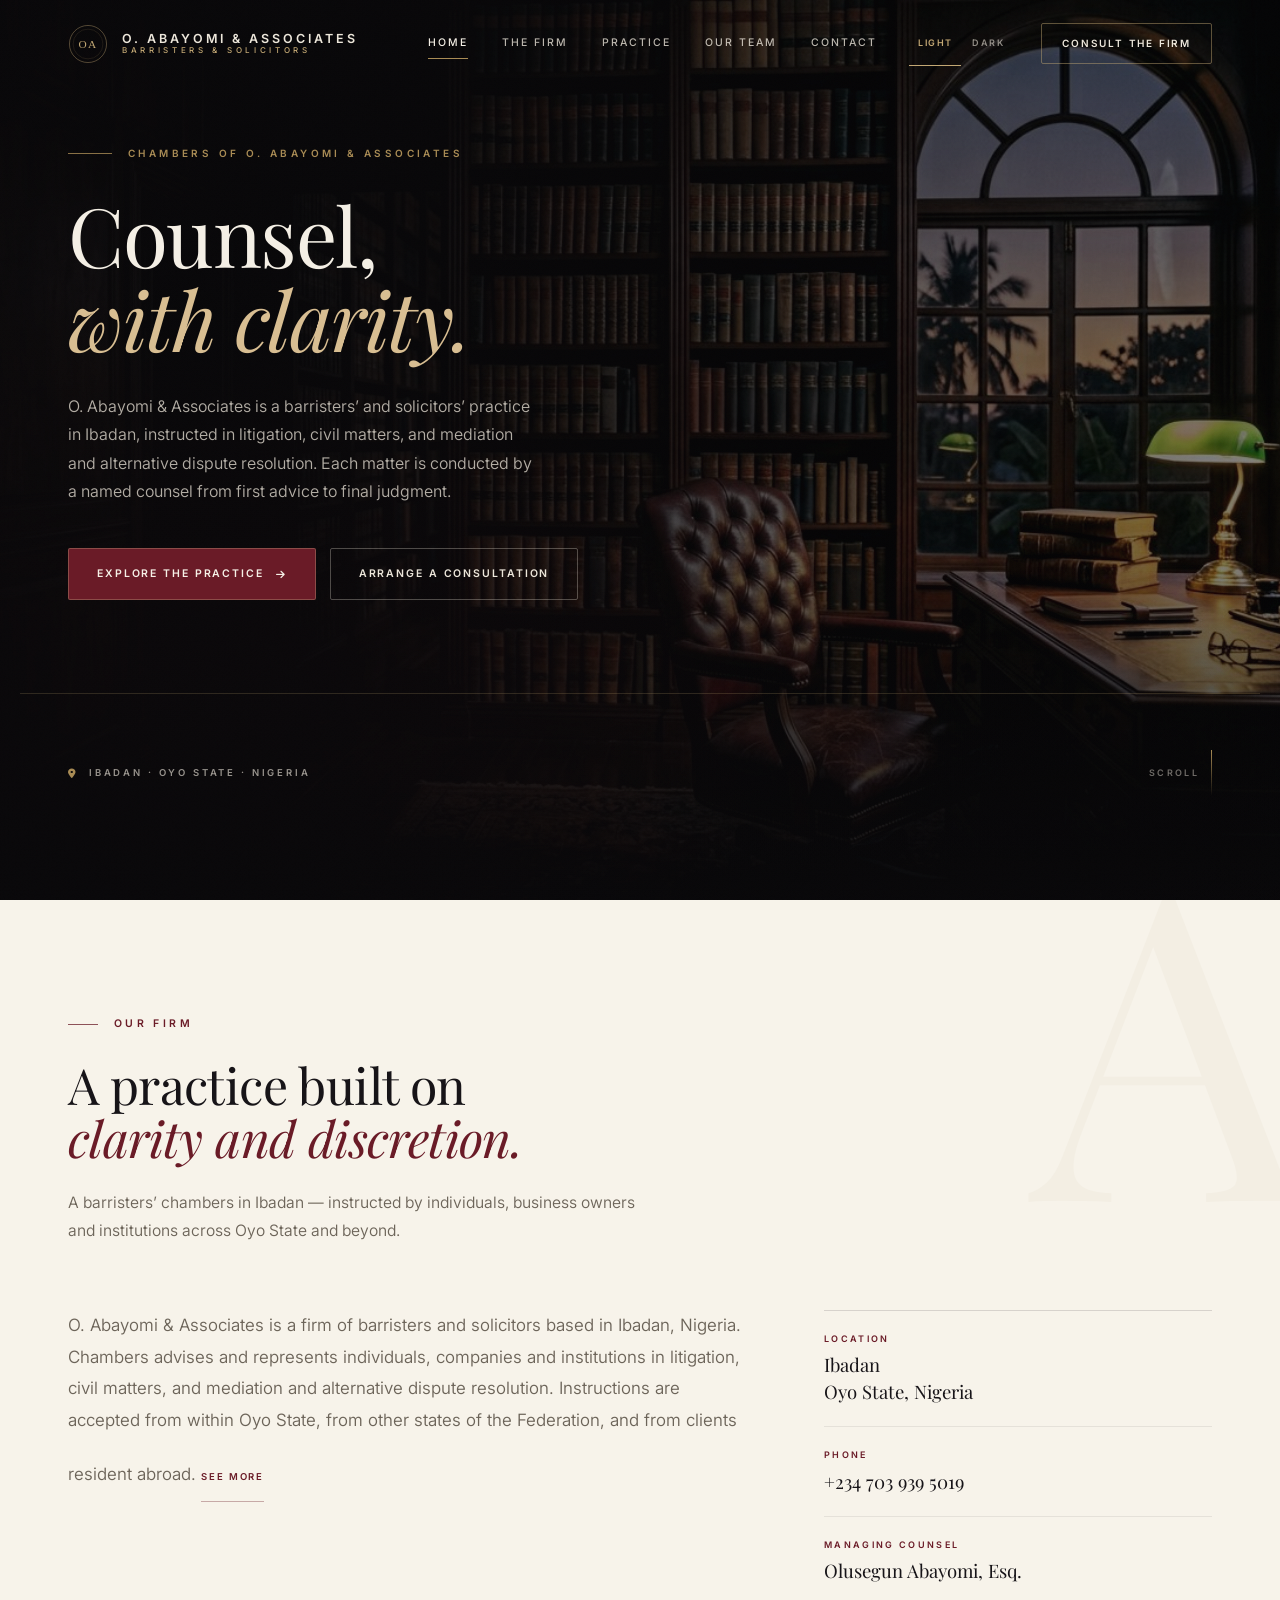
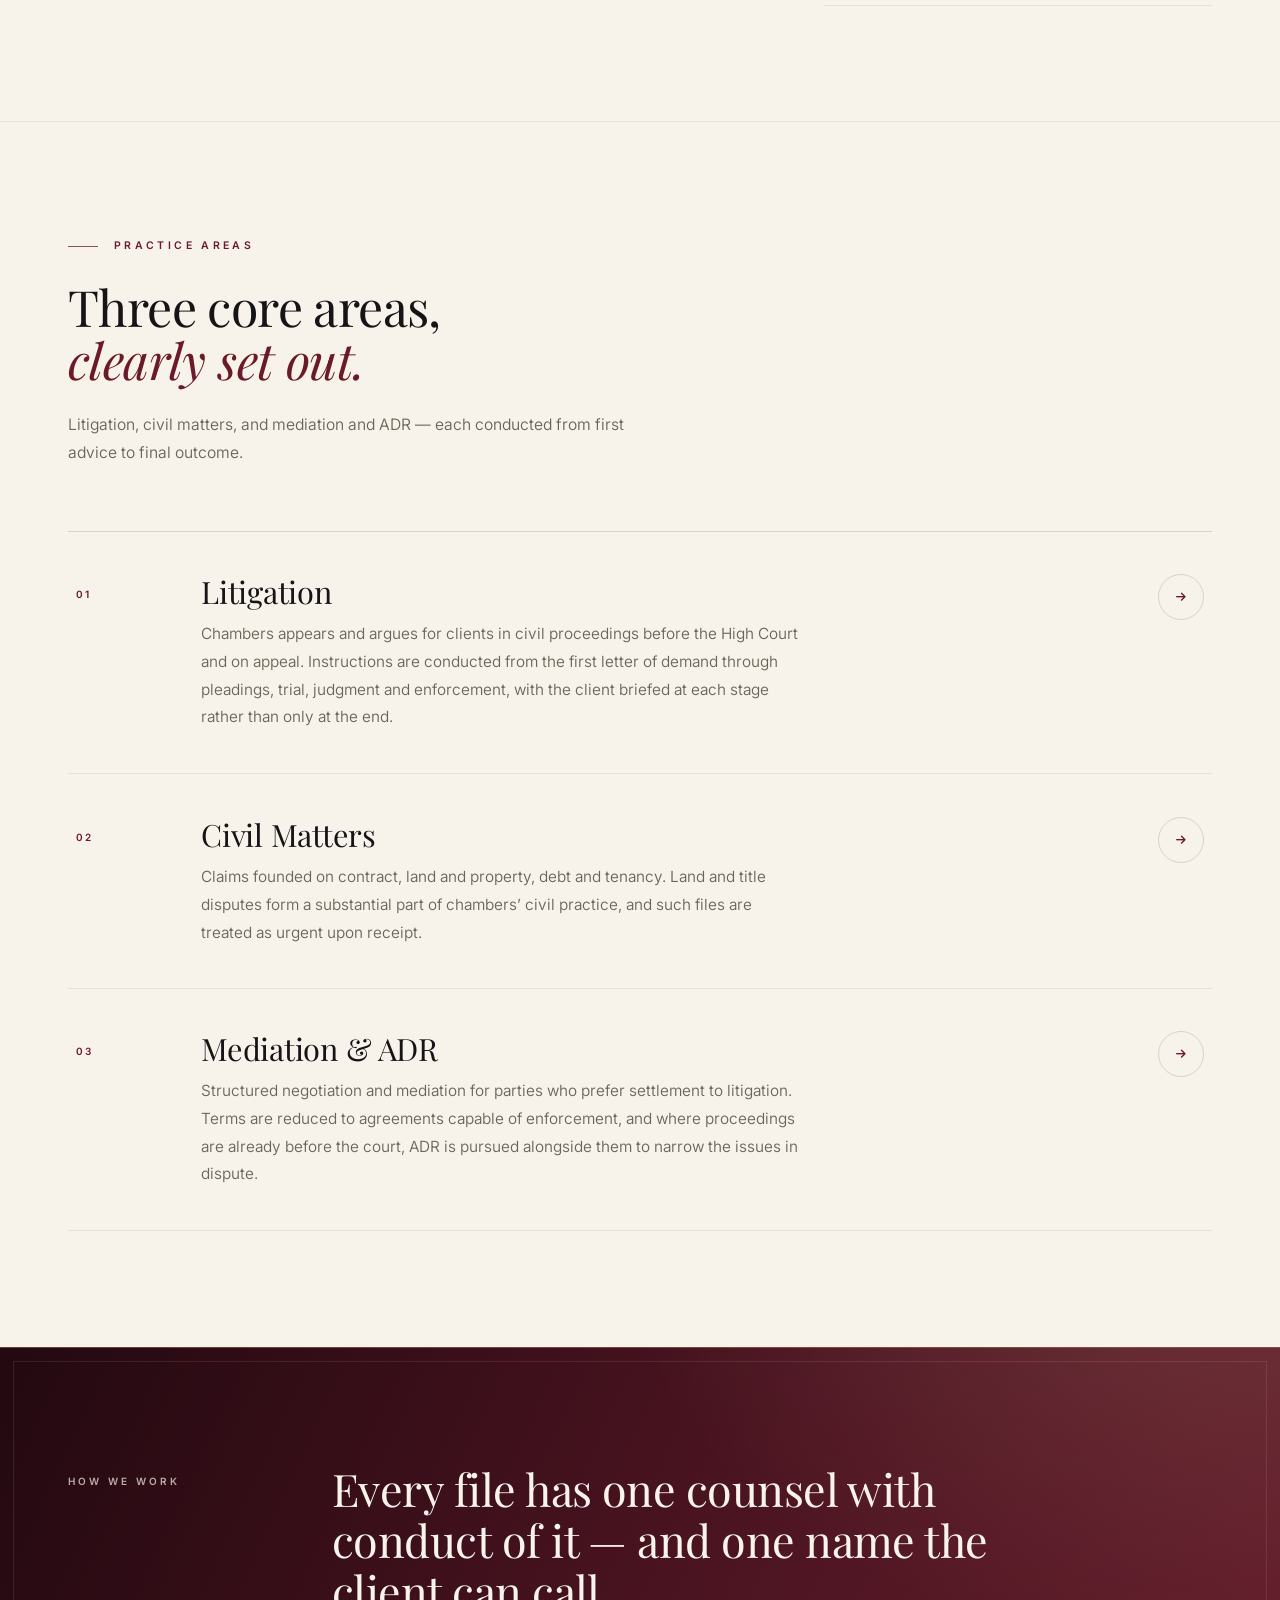
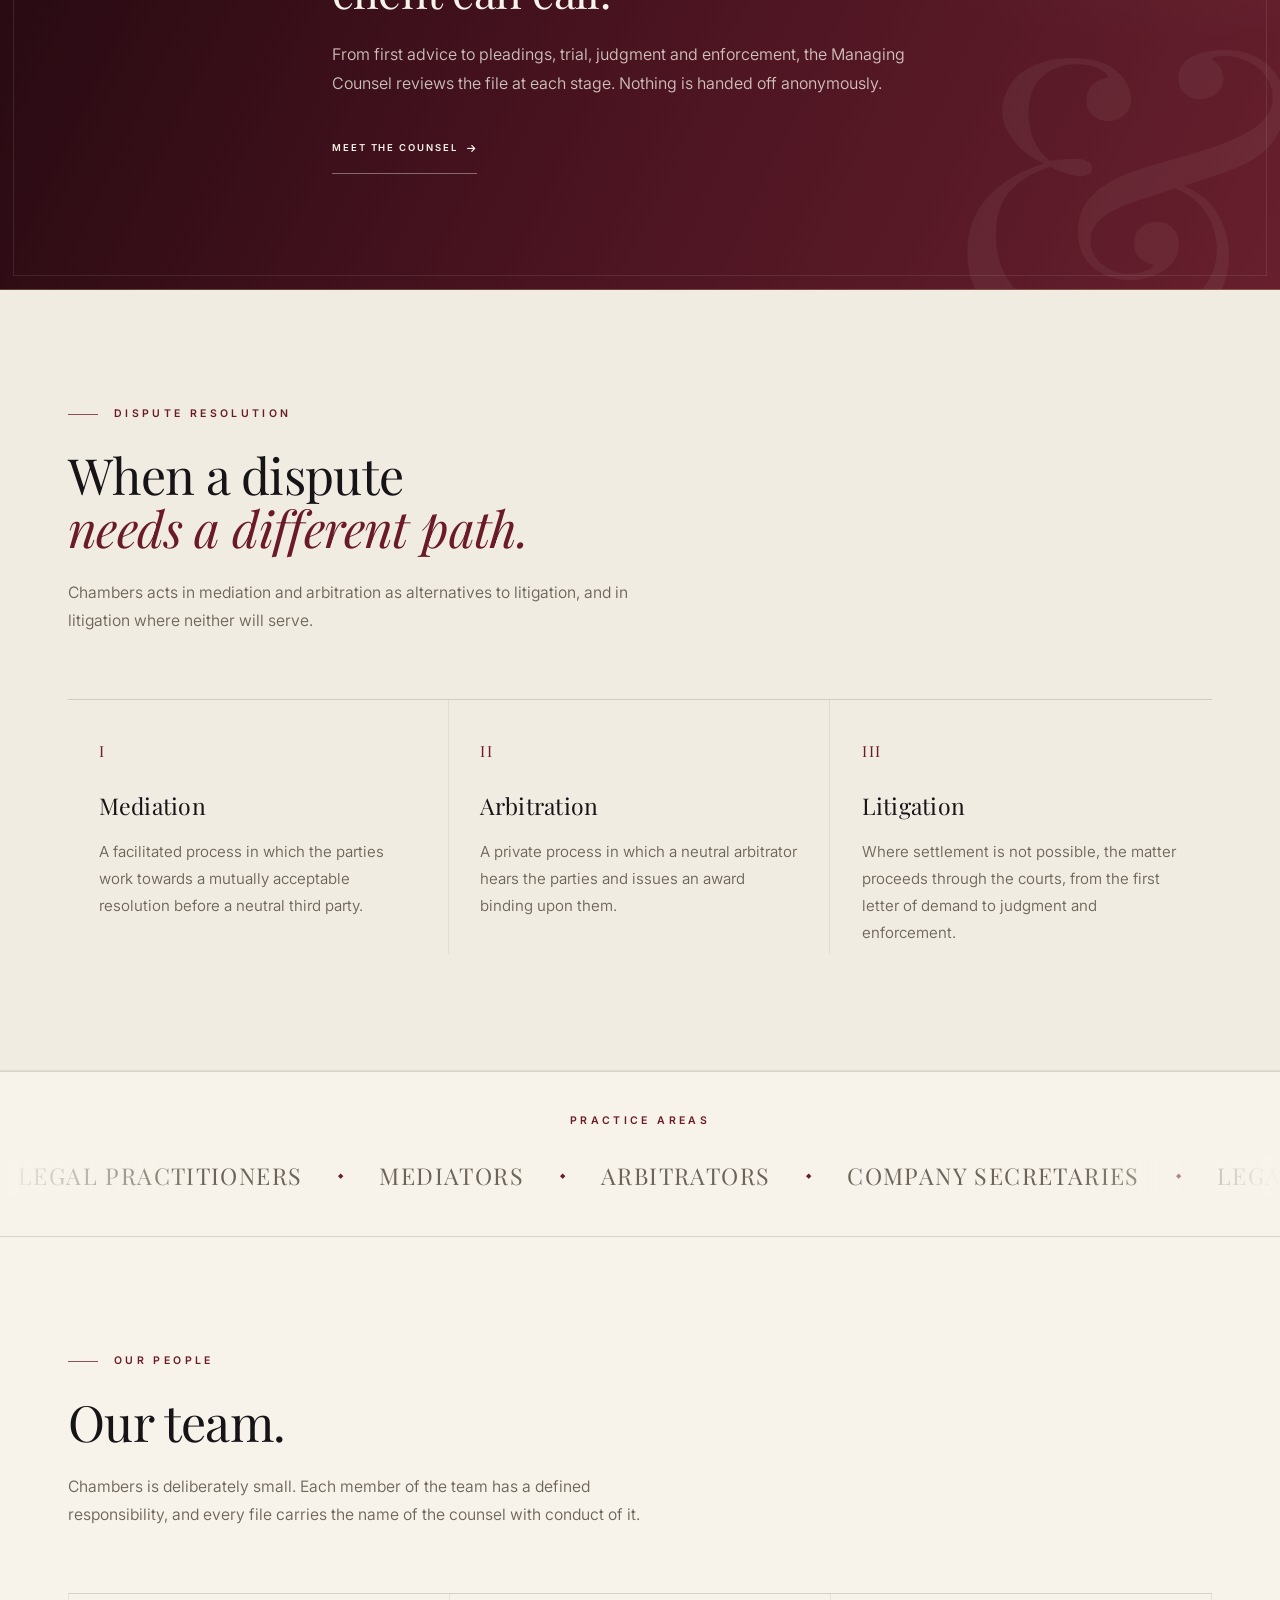
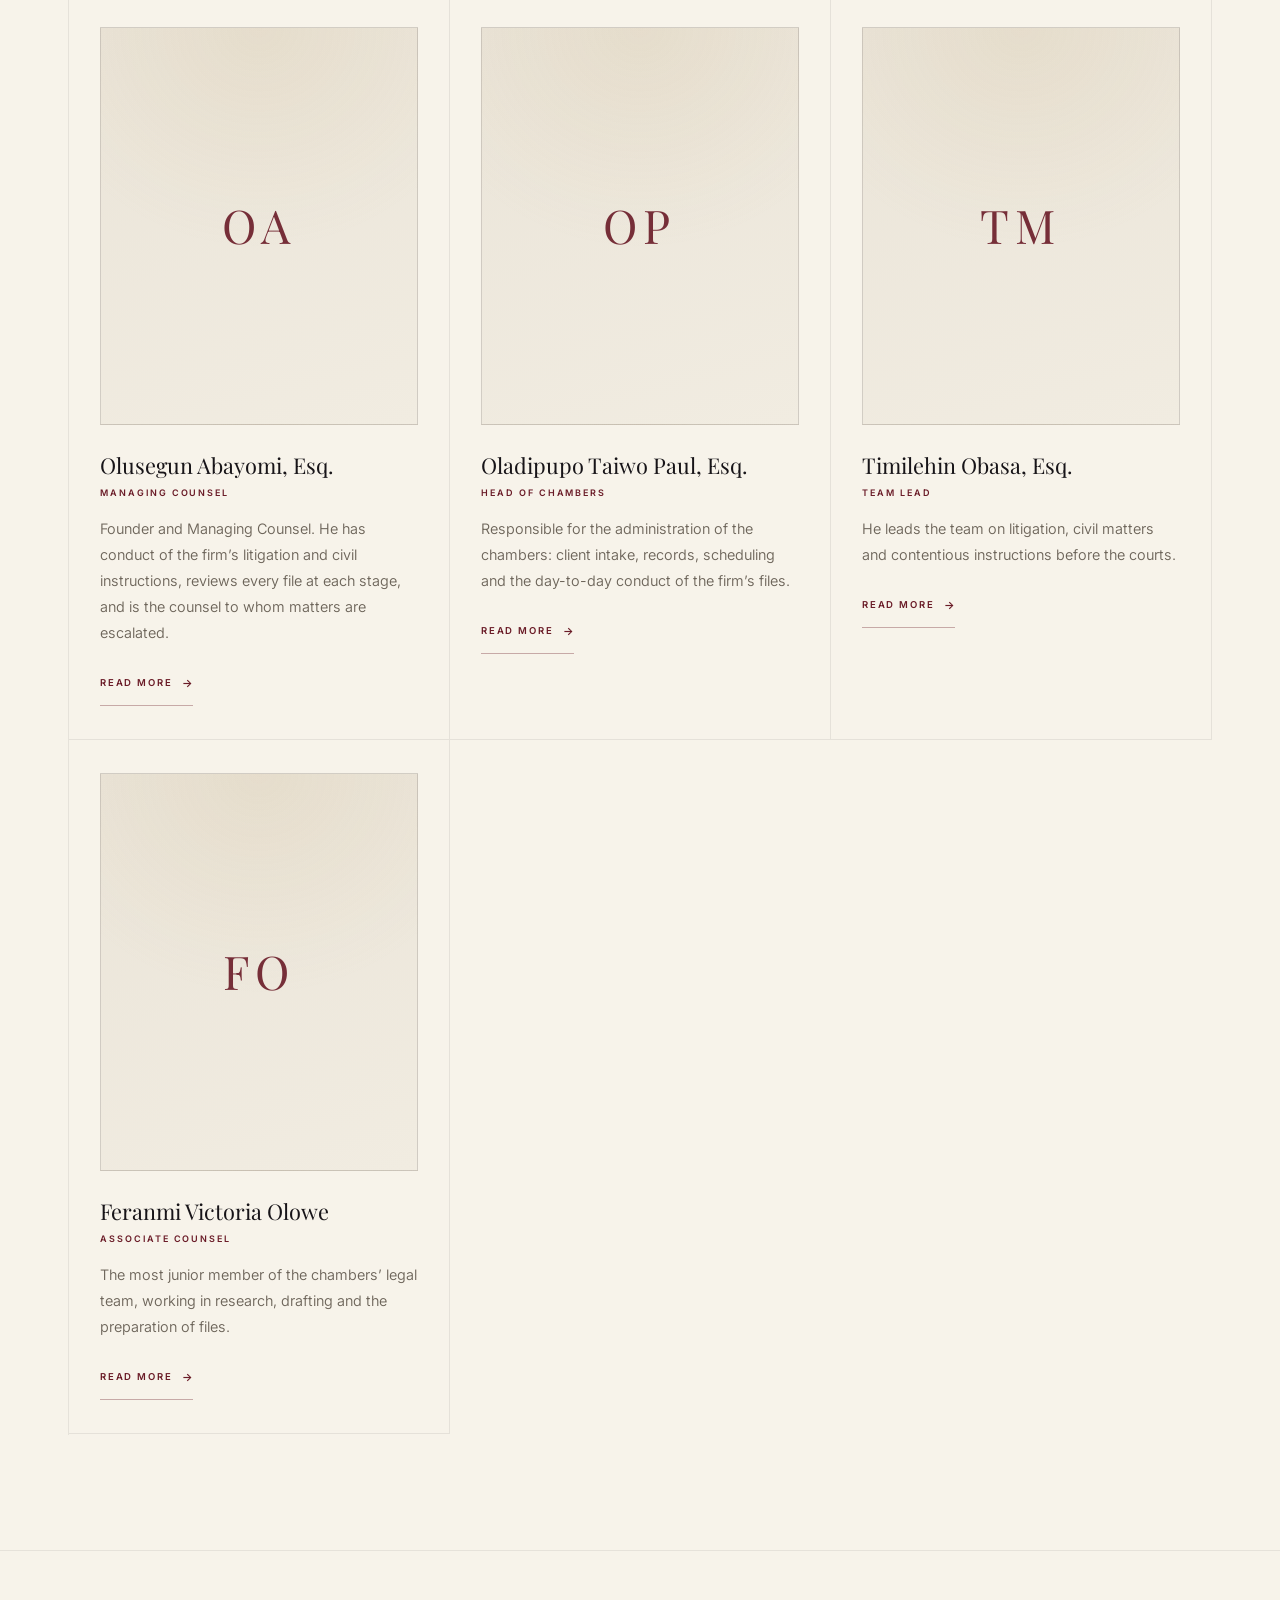
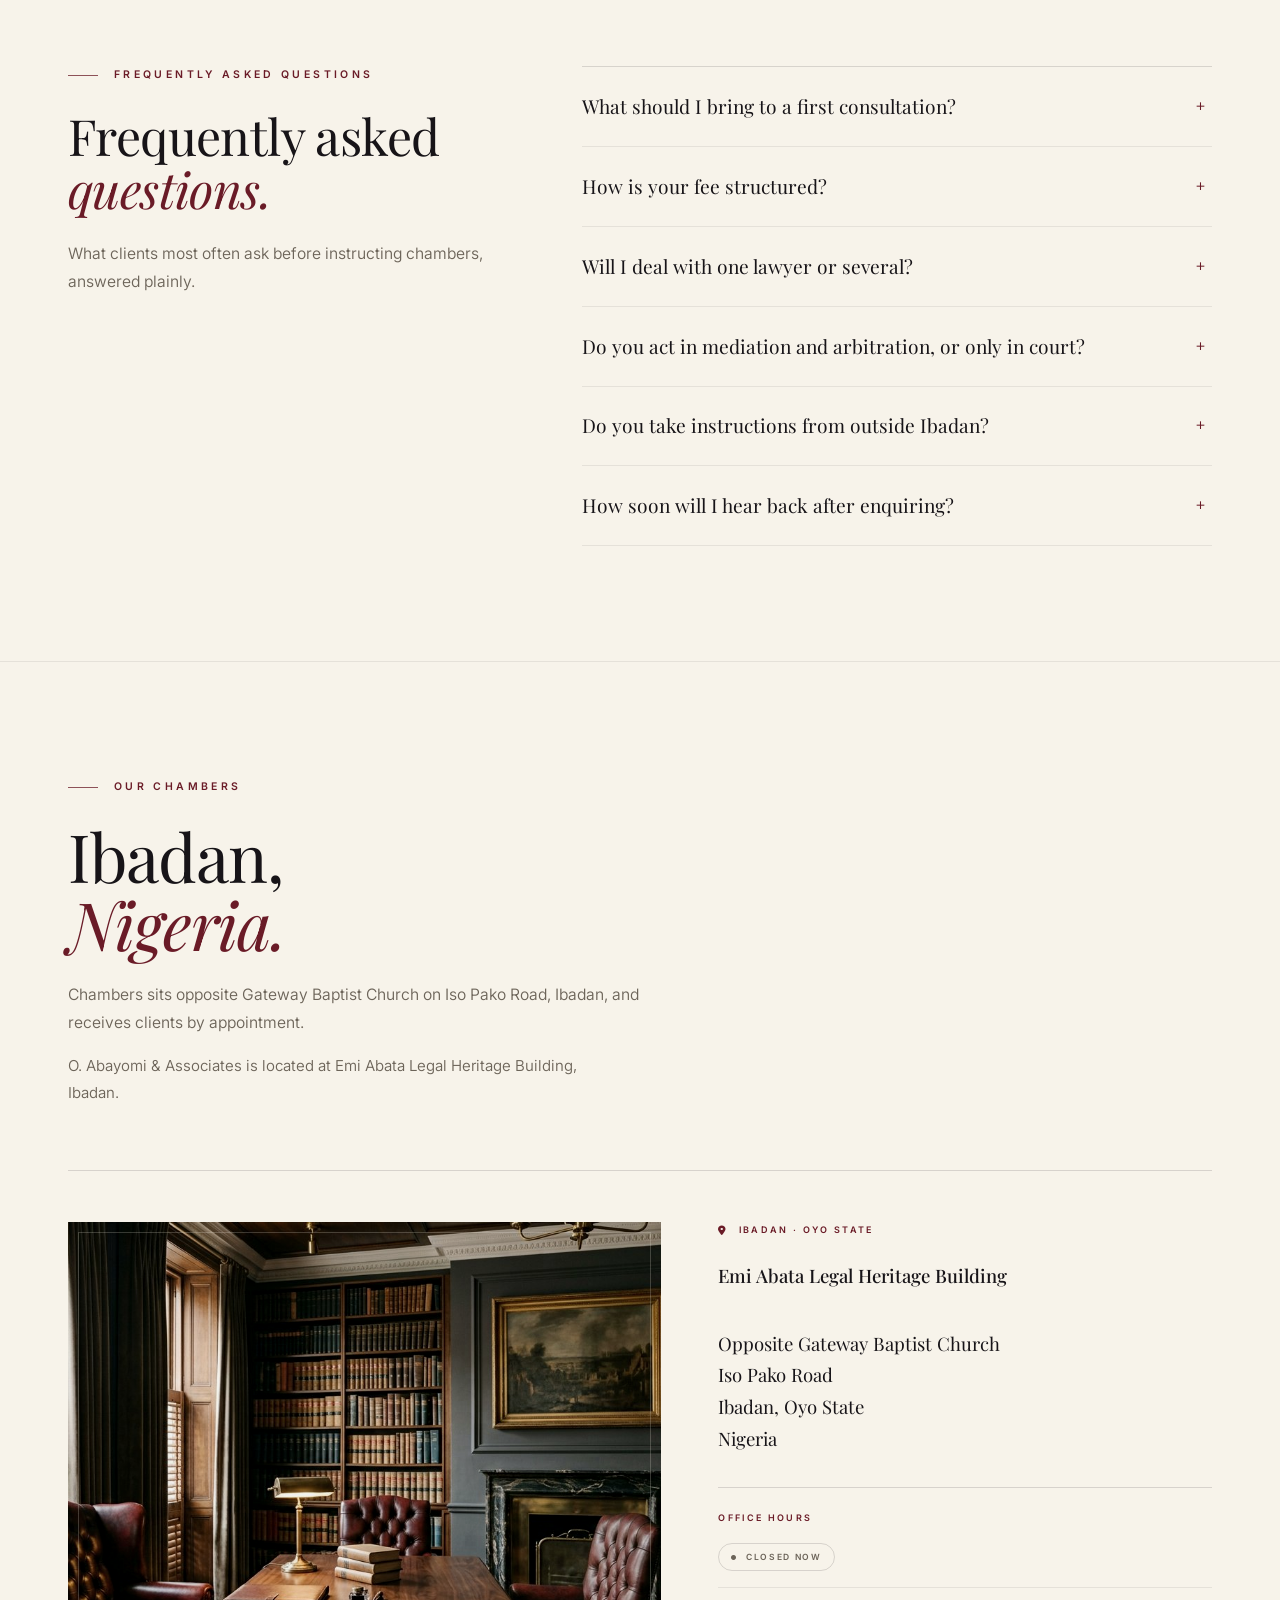
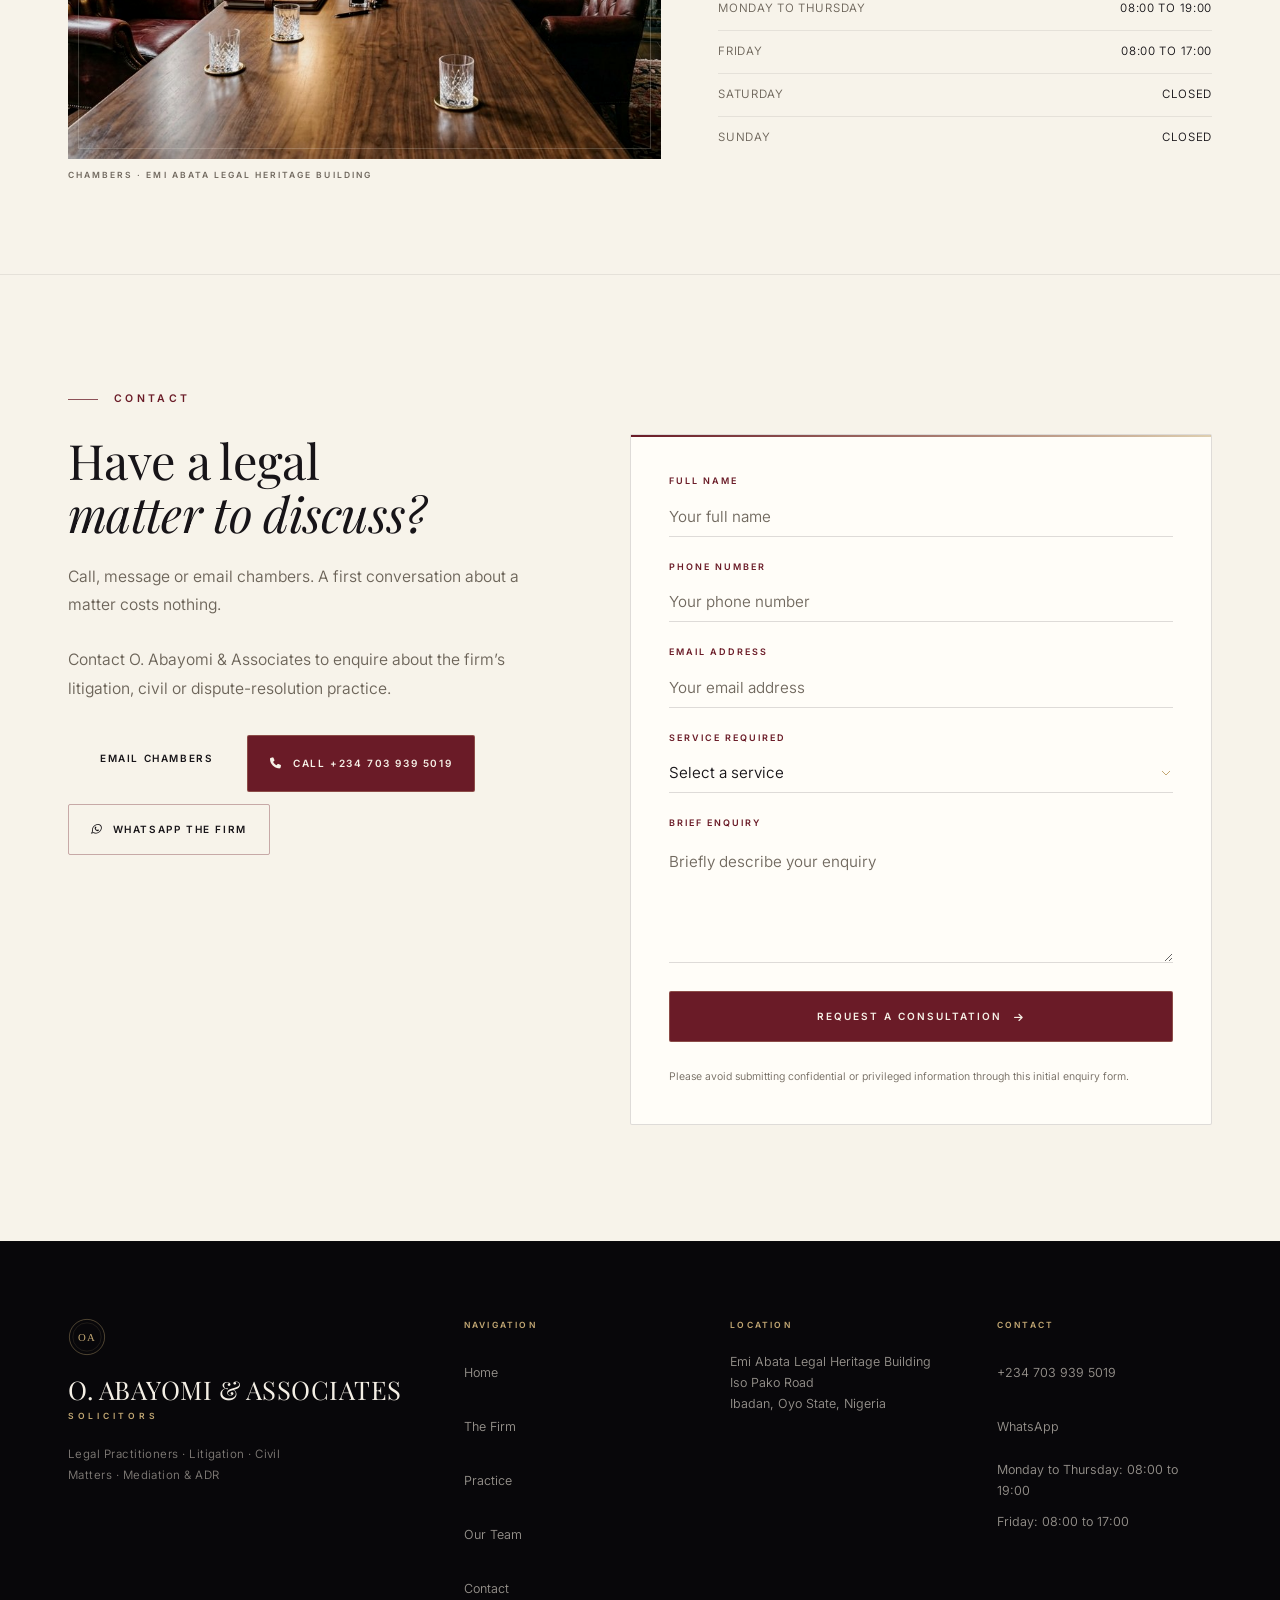
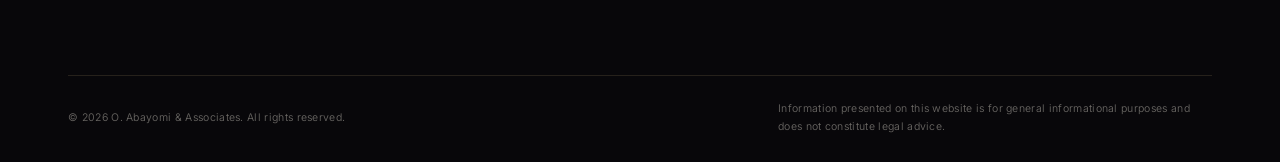
==== index.html @ 64e79dd9 "Copy rewrite in professional legal register Per chambers instruction to word the site as established" ====
<!DOCTYPE html>
<html lang="en" data-theme="dark">
<head>
    <meta charset="UTF-8">
    <meta name="viewport" content="width=device-width, initial-scale=1.0">
    <title>O. Abayomi & Associates | Law Firm in Ibadan, Nigeria</title>
    <meta name="description" content="O. Abayomi & Associates is a firm of barristers and solicitors in Ibadan, Nigeria, instructed in litigation, civil matters, and mediation and alternative dispute resolution.">
    <meta property="og:title" content="O. Abayomi & Associates | Law Firm in Ibadan, Nigeria">
    <meta property="og:description" content="Barristers and solicitors in Ibadan, Nigeria, instructed in litigation, civil matters, and mediation and alternative dispute resolution.">
    <meta property="og:type" content="website">
    <meta property="og:image" content="https://john00-hub.github.io/abayomi-preview/img/hero.jpg">
    <meta property="og:url" content="https://john00-hub.github.io/abayomi-preview/">
    <meta name="twitter:card" content="summary_large_image">
    <meta name="twitter:image" content="https://john00-hub.github.io/abayomi-preview/img/hero.jpg">
    <link rel="canonical" href="https://john00-hub.github.io/abayomi-preview/">
    <meta name="theme-color" content="#0B0A0C">

    
    
    
    <link rel="icon" href="data:image/svg+xml,%3Csvg xmlns='http://www.w3.org/2000/svg' viewBox='0 0 64 64'%3E%3Crect width='64' height='64' fill='%230B0A0C'/%3E%3Ccircle cx='32' cy='32' r='24' fill='none' stroke='%23C3A874' stroke-width='1' opacity='.7'/%3E%3Ctext x='32' y='39' text-anchor='middle' font-family='Georgia,serif' font-size='19' letter-spacing='2' fill='%23C3A874'%3EOA%3C/text%3E%3C/svg%3E">
    <link rel="stylesheet" href="fa.css">

    <script type="application/ld+json">
    {
        "@context": "https://schema.org",
        "@type": "LegalService",
        "name": "O. Abayomi & Associates",
        "telephone": "+2347039395019",
        "address": {
            "@type": "PostalAddress",
            "streetAddress": "Emi Abata Legal Heritage Building, Opposite Gateway Baptist Church, Iso Pako Road, Ibadan, Oyo State",
            "addressLocality": "Ibadan",
            "addressRegion": "Oyo State",
            "addressCountry": "NG"
        },
        "openingHoursSpecification": [
            {
                "@type": "OpeningHoursSpecification",
                "dayOfWeek": ["Monday", "Tuesday", "Wednesday", "Thursday"],
                "opens": "08:00",
                "closes": "19:00"
            },
            {
                "@type": "OpeningHoursSpecification",
                "dayOfWeek": "Friday",
                "opens": "08:00",
                "closes": "17:00"
            }
        ]
    }
    </script>

    <style>
    /* =====================================================================
       O. ABAYOMI & ASSOCIATES — "ATELIER"
       One stylesheet. Charcoal field, oxblood ink, brass foil, parchment.
       ===================================================================== */

    @font-face{font-family:'OASerif';src:url('fonts/Playfair.woff2') format('woff2');font-weight:300 800;font-style:normal;font-display:swap}
    @font-face{font-family:'OASerif';src:url('fonts/PlayfairItalic.woff2') format('woff2');font-weight:300 800;font-style:italic;font-display:swap}
    @font-face{font-family:'OASans';src:url('fonts/Inter.woff2') format('woff2');font-weight:300 700;font-style:normal;font-display:swap}

    :root{
      /* ---- field ---- */
      --ink:#0B0A0C;
      --ink-2:#101014;
      --ink-3:#17141A;
      --card:rgba(255,255,255,.018);

      /* ---- ink & foil ---- */
      --wine:#6E1F2B;
      --wine-hi:#8A2A38;
      --wine-deep:#2A0B12;
      --brass:#C3A874;
      --brass-hi:#E0C99F;
      --brass-dim:rgba(195,168,116,.55);

      /* ---- type ---- */
      --ivory:#EDE7DB;
      --muted:#9C948A;
      --muted-2:#807870;

      /* ---- hairlines ---- */
      --line:rgba(195,168,116,.20);
      --line-strong:rgba(195,168,116,.40);
      --line-soft:rgba(237,231,219,.075);

      /* ---- legacy aliases used by inline styles ---- */
      --brand:var(--wine); --brand-hi:var(--wine-hi);
      --gold:var(--brass); --gold-hi:var(--brass-hi); --gold-lite:var(--brass-hi);
      --champagne:var(--brass); --soft-sage:var(--brass);
      --bone:var(--ivory); --warm-ivory:var(--ivory);
      --stone:var(--muted); --ash:var(--muted);
      --obsidian:var(--ink); --deep-forest:var(--ink-2); --dark-olive:var(--ink-3);
      --gold-rgb:195,168,116; --gold-hi-rgb:224,201,159;
      --brand-rgb:110,31,43; --ink-rgb:11,10,12;
      --tint:var(--ink); --tint-rgb:11,10,12;
      --btn2:#1C181D; --btn2-hi:#26212A; --btn2-lo:#141114;

      /* ---- metrics ---- */
      --container:1240px;
      --gutter:clamp(20px,4.2vw,48px);
      --pad:clamp(84px,9vw,136px);
      --nav-h:88px;
      --nav-h-sm:68px;
      --nav-height:88px;
      --nav-height-scrolled:68px;
      --radius:2px;

      /* ---- type families ---- */
      --font-serif:'OASerif',Georgia,'Times New Roman',serif;
      --font-sans:'OASans','Inter',system-ui,-apple-system,sans-serif;

      /* ---- motion ---- */
      --ease:cubic-bezier(.22,1,.36,1);
      --ease-soft:cubic-bezier(.4,0,.2,1);

      color-scheme:dark;
    }

    html[data-theme="light"]{
      --ink:#F7F3EA;
      --ink-2:#F1ECE1;
      --ink-3:#EAE4D8;
      --card:rgba(255,255,255,.55);

      --wine:#6A1B27;
      --wine-hi:#54141E;
      --wine-deep:#3B0E16;

      --brass:#A98C55;          /* decorative foil on paper */
      --brass-hi:#96793F;
      --brass-dim:rgba(23,20,24,.45);

      --ivory:#171418;
      --muted:#6C6459;
      --muted-2:#71695F;

      --line:rgba(23,20,24,.14);
      --line-strong:rgba(106,27,39,.34);
      --line-soft:rgba(23,20,24,.075);

      --gold:var(--wine);        /* small text must stay legible on paper */
      --gold-hi:var(--wine-hi);
      --champagne:var(--wine);
      --soft-sage:var(--wine);
      --gold-rgb:106,27,39;
      --gold-hi-rgb:84,20,30;
      --brand-rgb:106,27,39;
      --ink-rgb:247,243,234;
      --tint:var(--ink); --tint-rgb:247,243,234;
      --btn2:#EFE8DC; --btn2-hi:#F6F0E5; --btn2-lo:#E4DBCB;

      color-scheme:light;
    }

    *,*::before,*::after{margin:0;padding:0;box-sizing:border-box}

    html{
      scroll-behavior:smooth;
      scroll-padding-top:calc(var(--nav-h-sm) + 16px);
      -webkit-font-smoothing:antialiased;
      -moz-osx-font-smoothing:grayscale;
      text-rendering:optimizeLegibility;
    }

    body{
      font-family:var(--font-sans);
      font-size:16px;
      font-weight:350;
      line-height:1.72;
      background:var(--ink);
      color:var(--ivory);
      overflow-x:hidden;
      position:relative;
      transition:background-color .6s var(--ease-soft), color .6s var(--ease-soft);
    }

    html[data-theme="dark"] body{
      background:
        radial-gradient(60% 38% at 88% 0%, rgba(110,31,43,.16), transparent 70%),
        var(--ink);
    }

    img{max-width:100%;height:auto;display:block}
    a{color:inherit;text-decoration:none;transition:color .35s var(--ease-soft)}
    button{font:inherit;color:inherit;background:none;border:0;cursor:pointer}
    ul,ol{list-style:none}
    address{font-style:normal}

    ::selection{background:var(--wine);color:#F6F1E7}

    :focus-visible{
      outline:1px solid var(--brass);
      outline-offset:4px;
    }
    html[data-theme="light"] :focus-visible{outline-color:var(--wine)}

    /* ---------------- layout ---------------- */
    .container{
      width:100%;
      max-width:var(--container);
      margin-inline:auto;
      padding-inline:var(--gutter);
    }

    section{position:relative}
    .firm,.practice,.faq,.location,.contact{padding-block:var(--pad)}
    .practice,.faq{border-top:1px solid var(--line-soft)}
    .location{border-top:1px solid var(--line-soft)}

    /* ---------------- editorial furniture ---------------- */
    .section-label{
      display:flex;
      align-items:center;
      gap:16px;
      font-family:var(--font-sans);
      font-size:10.5px;
      font-weight:600;
      letter-spacing:.32em;
      text-transform:uppercase;
      color:var(--gold);
      margin-bottom:26px;
    }
    .section-label::before{
      content:'';display:block;width:30px;height:1px;
      background:var(--gold);opacity:.75;flex:none;
    }

    .section-title{
      font-family:var(--font-serif);
      font-weight:400;
      font-size:clamp(2.15rem,3.9vw,3.55rem);
      line-height:1.06;
      letter-spacing:-.012em;
      color:var(--ivory);
      text-wrap:balance;
      margin-bottom:24px;
    }
    .section-title em{font-style:italic;color:var(--gold)}

    .section-subtitle{
      font-size:clamp(.98rem,1.2vw,1.06rem);
      font-weight:350;
      line-height:1.8;
      color:var(--muted);
      max-width:58ch;
    }

    .divider-line{height:1px;border:0;background:var(--line);opacity:.7}

    /* ---------------- reveal ---------------- */
    .reveal{
      opacity:0;
      transform:translateY(20px);
      transition:opacity 1s var(--ease), transform 1s var(--ease);
      will-change:opacity,transform;
    }
    .reveal.visible{opacity:1;transform:none}
    .reveal-delay-2{transition-delay:.12s}

    /* =====================================================================
       NAVIGATION
       ===================================================================== */
    .site-nav{
      position:fixed;inset:0 0 auto 0;z-index:1000;
      height:var(--nav-h);
      display:flex;align-items:center;
      background:transparent;
      border-bottom:1px solid transparent;
      transition:height .5s var(--ease), background-color .5s var(--ease-soft), border-color .5s;
    }
    .site-nav .container{
      display:flex;align-items:center;gap:28px;
    }
    .site-nav.scrolled{
      height:var(--nav-h-sm);
      background:rgba(11,10,12,.88);
      -webkit-backdrop-filter:blur(18px) saturate(140%);
      backdrop-filter:blur(18px) saturate(140%);
      border-bottom-color:var(--line);
    }
    html[data-theme="light"] .site-nav.scrolled{
      background:rgba(247,243,234,.90);
    }

    .nav-logo{
      display:flex;align-items:center;gap:14px;
      margin-right:auto;flex:none;
    }
    .nav-crest{
      width:40px;height:40px;flex:none;
      color:#C3A874;
      transition:color .4s;
    }
    html[data-theme="light"] .site-nav.scrolled .nav-crest{color:var(--wine)}
    .nav-wordmark{display:flex;flex-direction:column;line-height:1.16}
    .nav-logo-main{
      font-family:var(--font-sans);
      font-size:12.5px;font-weight:600;
      letter-spacing:.235em;
      color:#EDE7DB;
      transition:color .4s;
    }
    .nav-logo-sub{
      font-family:var(--font-sans);
      font-size:8px;font-weight:500;
      letter-spacing:.46em;
      text-transform:uppercase;
      color:#C3A874;
      transition:color .4s;
    }
    html[data-theme="light"] .site-nav.scrolled .nav-logo-main{color:var(--ivory)}
    html[data-theme="light"] .site-nav.scrolled .nav-logo-sub{color:var(--gold)}

    .nav-links{
      display:flex;align-items:center;gap:34px;
    }
    .nav-links a{
      position:relative;
      font-size:10.5px;font-weight:500;
      letter-spacing:.19em;text-transform:uppercase;
      color:rgba(237,231,219,.78);
      padding-block:6px;
      transition:color .35s;
    }
    .nav-links a::after{
      content:'';position:absolute;left:0;bottom:0;
      width:0;height:1px;background:var(--brass);
      transition:width .45s var(--ease);
    }
    .nav-links a:hover,.nav-links a.active{color:#F4EFE5}
    .nav-links a:hover::after,.nav-links a.active::after{width:100%}
    html[data-theme="light"] .site-nav.scrolled .nav-links a{color:rgba(23,20,24,.62)}
    html[data-theme="light"] .site-nav.scrolled .nav-links a:hover,
    html[data-theme="light"] .site-nav.scrolled .nav-links a.active{color:var(--ivory)}
    html[data-theme="light"] .site-nav.scrolled .nav-links a::after{background:var(--wine)}

    .nav-cta{
      flex:none;
      display:inline-flex;align-items:center;gap:9px;
      padding:11px 20px;
      border:1px solid rgba(195,168,116,.46);
      border-radius:var(--radius);
      font-size:10px;font-weight:600;
      letter-spacing:.18em;text-transform:uppercase;
      color:#EDE7DB;
      transition:background .4s, border-color .4s, color .4s;
    }
    .nav-cta:hover{
      background:var(--wine);
      border-color:var(--wine);
      color:#F6F1E7;
    }
    html[data-theme="light"] .site-nav.scrolled .nav-cta{
      color:var(--wine);border-color:rgba(106,27,39,.42);
    }
    html[data-theme="light"] .site-nav.scrolled .nav-cta:hover{color:#F6F1E7}

    .nav-hamburger{
      display:none;
      width:46px;height:46px;flex:none;
      flex-direction:column;gap:5px;
      align-items:center;justify-content:center;
      border:1px solid var(--line);
      border-radius:var(--radius);
      transition:border-color .4s, background .4s;
    }
    .nav-hamburger:hover{border-color:var(--line-strong)}
    .nav-hamburger span{
      display:block;width:18px;height:1px;
      background:#EDE7DB;
      transition:transform .4s var(--ease), opacity .3s;
    }
    .nav-hamburger.active span:nth-child(1){transform:translateY(6px) rotate(45deg)}
    .nav-hamburger.active span:nth-child(2){opacity:0}
    .nav-hamburger.active span:nth-child(3){transform:translateY(-6px) rotate(-45deg)}

    /* theme switch — typographic, no pill chrome */
    .theme-seg{
      display:flex;align-items:center;gap:2px;
      padding:0;margin-left:4px;border:0;background:none;
      position:relative;
    }
    .seg-knob{display:none}
    .seg-btn{
      display:inline-flex;align-items:center;
      padding:8px 9px;
      font-size:9px;font-weight:600;letter-spacing:.16em;
      color:rgba(237,231,219,.58);
      border-bottom:1px solid transparent;
      transition:color .35s, border-color .35s;
    }
    .seg-btn i{display:none}
    .seg-btn.on{color:#C3A874;border-bottom-color:#C3A874}
    html[data-theme="light"] .site-nav.scrolled .seg-btn{color:rgba(23,20,24,.56)}
    html[data-theme="light"] .site-nav.scrolled .seg-btn.on{color:var(--wine);border-bottom-color:var(--wine)}
    html[data-theme="light"] .site-nav.scrolled .nav-hamburger span{background:#171418}

    @media (max-width:1120px){
      .nav-links,.nav-cta{display:none}
      .nav-hamburger{display:inline-flex}
    }
    @media (max-width:600px){
      :root{--nav-h:72px;--nav-height:72px;--nav-height-scrolled:64px;--gutter:16px}
      .site-nav .container{gap:10px}
      .nav-logo{gap:10px;min-width:0;flex:1 1 auto}
      .nav-crest{width:30px;height:30px}
      .nav-logo-main{font-size:9px;letter-spacing:.13em;white-space:nowrap}
      .nav-logo-sub{font-size:6.5px;letter-spacing:.28em}
      .theme-seg{margin-left:0;flex:none}
      .seg-btn{padding:9px 7px}
      .seg-btn span{display:none}
      .seg-btn i{display:inline;font-size:11px}
      .nav-hamburger{width:40px;height:40px}
    }

    /* =====================================================================
       MOBILE MENU
       ===================================================================== */
    .mobile-menu{
      position:fixed;inset:0;z-index:1050;
      display:flex;flex-direction:column;justify-content:center;
      padding:0 var(--gutter) 40px;
      background:linear-gradient(170deg,var(--ink) 0%,var(--ink-2) 100%);
      color:var(--ivory);
      opacity:0;visibility:hidden;
      transition:opacity .5s var(--ease-soft), visibility .5s;
      overflow-y:auto;
    }
    .mobile-menu.open{opacity:1;visibility:visible}
    .mobile-menu-bar{
      position:absolute;top:0;left:0;right:0;
      display:flex;align-items:center;justify-content:space-between;
      gap:16px;padding:22px var(--gutter);
      border-bottom:1px solid var(--line);
    }
    .mm-brand{
      font-size:10px;font-weight:600;letter-spacing:.22em;
      color:var(--ivory);
    }
    .mm-close{
      display:inline-flex;align-items:center;gap:8px;
      font-size:9px;font-weight:600;letter-spacing:.18em;
      color:var(--brass);
    }
    .mm-close i{font-size:12px}
    .mobile-menu-links{display:flex;flex-direction:column;gap:6px;margin-top:40px}
    .mobile-menu-links a{
      font-family:var(--font-serif);
      font-size:clamp(2rem,7vw,2.6rem);
      font-weight:400;letter-spacing:-.01em;
      color:var(--ivory);
      padding-block:6px;
      opacity:0;transform:translateY(16px);
      transition:opacity .6s var(--ease), transform .6s var(--ease), color .3s;
    }
    .mobile-menu.open .mobile-menu-links a{opacity:1;transform:none}
    .mobile-menu.open .mobile-menu-links a:nth-child(1){transition-delay:.08s}
    .mobile-menu.open .mobile-menu-links a:nth-child(2){transition-delay:.13s}
    .mobile-menu.open .mobile-menu-links a:nth-child(3){transition-delay:.18s}
    .mobile-menu.open .mobile-menu-links a:nth-child(4){transition-delay:.23s}
    .mobile-menu.open .mobile-menu-links a:nth-child(5){transition-delay:.28s}
    .mobile-menu-links a:hover{color:var(--brass)}
    .mobile-menu-cta{
      display:inline-flex;align-items:center;justify-content:center;gap:10px;
      margin-top:34px;padding:16px 24px;
      background:var(--wine);color:#F6F1E7;
      font-size:10px;font-weight:600;letter-spacing:.2em;text-transform:uppercase;
      border-radius:var(--radius);
      opacity:0;transform:translateY(16px);
      transition:opacity .6s var(--ease), transform .6s var(--ease), background .3s;
    }
    .mobile-menu.open .mobile-menu-cta{opacity:1;transform:none;transition-delay:.34s}
    .mobile-menu-cta:hover{background:var(--wine-hi)}
    .mobile-menu-footer{
      margin-top:32px;
      font-size:9px;letter-spacing:.30em;text-transform:uppercase;
      color:var(--muted);
    }
    @media (min-width:1121px){.mobile-menu{display:none!important}}

    /* =====================================================================
       HERO
       ===================================================================== */
    .hero{
      position:relative;
      min-height:100svh;
      display:flex;flex-direction:column;justify-content:center;
      padding-top:var(--nav-h);
      padding-bottom:104px;
      overflow:hidden;
      background:#0A090B;
      color:#EDE7DB;
      isolation:isolate;
    }
    .hero-media{position:absolute;inset:0;z-index:-2;overflow:hidden}
    .hero-media img{
      width:100%;height:100%;object-fit:cover;object-position:58% 50%;
      filter:brightness(.92) contrast(1.04) saturate(.82);
      transform:scale(1.04);
      animation:heroDrift 22s var(--ease-soft) forwards;
    }
    @keyframes heroDrift{to{transform:scale(1)}}
    .hero::before{
      content:'';position:absolute;inset:0;z-index:-1;pointer-events:none;
      background:
        linear-gradient(100deg, rgba(9,8,10,.96) 0%, rgba(9,8,10,.90) 32%, rgba(9,8,10,.60) 64%, rgba(9,8,10,.44) 100%),
        linear-gradient(0deg, rgba(9,8,10,.86) 0%, rgba(9,8,10,0) 38%),
        radial-gradient(70% 60% at 12% 78%, rgba(110,31,43,.34), transparent 70%);
    }
    .hero::after{
      content:'';position:absolute;inset:0;z-index:-1;pointer-events:none;
      opacity:.05;mix-blend-mode:overlay;
      background-image:url("data:image/svg+xml,%3Csvg xmlns='http://www.w3.org/2000/svg' width='140' height='140'%3E%3Cfilter id='n'%3E%3CfeTurbulence type='fractalNoise' baseFrequency='.85' numOctaves='3'/%3E%3C/filter%3E%3Crect width='140' height='140' filter='url(%23n)' opacity='.5'/%3E%3C/svg%3E");
    }
    .hero-inner{
      position:relative;z-index:1;
      display:flex;flex-direction:column;justify-content:center;
      flex:1;
    }
    .hero-content{max-width:760px;padding-top:28px}
    .hero-eyebrow{
      display:flex;align-items:center;gap:16px;
      font-size:10px;font-weight:600;
      letter-spacing:.34em;text-transform:uppercase;
      color:var(--brass);
      margin-bottom:30px;
    }
    .hero-eyebrow::before{
      content:'';display:block;width:44px;height:1px;background:var(--brass);opacity:.8;flex:none;
    }
    .eb-short{display:none}
    @media (max-width:600px){
      .eb-long{display:none}
      .eb-short{display:inline}
      .hero-eyebrow{letter-spacing:.26em}
    }
    .hero-title{
      font-family:var(--font-serif);
      font-weight:400;
      font-size:clamp(3rem,6.4vw,5.9rem);
      line-height:1.02;
      letter-spacing:-.018em;
      color:#F4EFE5;
      margin-bottom:32px;
    }
    .hero-title em{
      font-style:italic;
      font-weight:300;
      color:#D8BE92;
    }
    .hero-copy{
      font-size:clamp(1rem,1.2vw,1.12rem);
      line-height:1.78;
      color:rgba(237,231,219,.74);
      max-width:47ch;
      margin-bottom:42px;
    }
    .hero-buttons{display:flex;flex-wrap:wrap;gap:14px}
    .hero-foot{
      position:relative;z-index:1;
      display:flex;align-items:center;justify-content:space-between;
      gap:24px;padding-top:56px;
      border-top:1px solid rgba(195,168,116,.20);
      margin-top:64px;
    }
    .hero-location{
      display:flex;align-items:center;gap:10px;
      font-size:9.5px;font-weight:600;
      letter-spacing:.30em;text-transform:uppercase;
      color:rgba(237,231,219,.62);
    }
    .hero-location i{color:var(--brass);font-size:10px}
    .scroll-indicator{
      display:flex;align-items:center;gap:12px;
      font-size:9px;font-weight:600;letter-spacing:.26em;text-transform:uppercase;
      color:rgba(237,231,219,.45);
    }
    .scroll-indicator i{
      display:block;width:1px;height:46px;
      background:linear-gradient(to bottom,var(--brass),transparent);
      animation:scrollPulse 2.6s ease-in-out infinite;
    }
    @keyframes scrollPulse{0%,100%{opacity:.85;transform:scaleY(1)}50%{opacity:.25;transform:scaleY(.7)}}

    @media (max-width:900px){
      .hero{min-height:auto;padding-top:calc(var(--nav-h) + 48px);padding-bottom:40px}
      .hero-inner{flex:none}
      .hero-foot{margin-top:36px;padding-top:22px}
      .hero-media img{object-position:64% 50%}
    }
    @media (max-width:600px){
      .hero-title{font-size:clamp(2.6rem,10vw,3.4rem)}
      .hero-copy{margin-bottom:32px}
      .hero-buttons{flex-direction:column;align-items:stretch}
      .hero-buttons .btn-primary,.hero-buttons .btn-secondary{justify-content:center}
      .scroll-indicator{display:none}
      .hero-foot{justify-content:flex-start}
    }

    /* =====================================================================
       BUTTONS
       ===================================================================== */
    .btn-primary,.btn-secondary,
    .contact-btn,.form-submit,.nav-cta,.mobile-menu-cta{
      border-radius:var(--radius);
      font-family:var(--font-sans);
    }
    .btn-primary,.btn-secondary{
      display:inline-flex;align-items:center;justify-content:center;gap:12px;
      padding:16px 28px;
      font-size:10.5px;font-weight:600;
      letter-spacing:.18em;text-transform:uppercase;
      transition:background .4s var(--ease-soft), border-color .4s, color .4s, transform .4s;
    }
    .btn-primary{
      background:var(--wine);
      border:1px solid rgba(224,201,159,.28);
      color:#F6F1E7;
    }
    .btn-primary:hover{background:var(--wine-hi);border-color:rgba(224,201,159,.5)}
    .btn-primary i{font-size:10px;transition:transform .4s var(--ease)}
    .btn-primary:hover i{transform:translateX(4px)}
    .btn-secondary{
      background:transparent;
      border:1px solid rgba(237,231,219,.30);
      color:#EDE7DB;
    }
    .btn-secondary:hover{background:rgba(237,231,219,.06);border-color:rgba(224,201,159,.55)}

    /* =====================================================================
       THE FIRM
       ===================================================================== */
    .firm{overflow:hidden}
    .firm-watermark{
      position:absolute;right:-2vw;top:-6rem;
      font-family:var(--font-serif);
      font-size:clamp(18rem,34vw,34rem);
      line-height:1;
      color:var(--brass);
      opacity:.045;
      pointer-events:none;user-select:none;
    }
    .firm .container{position:relative}
    .firm-grid{
      display:grid;
      grid-template-columns:minmax(0,7fr) minmax(0,4fr);
      gap:clamp(40px,6vw,96px);
      align-items:start;
      margin-top:clamp(44px,5vw,68px);
    }
    .firm-copy p{
      font-size:1.02rem;line-height:1.85;color:var(--muted);
      max-width:62ch;
    }
    .firm-copy p{
      font-size:1.06rem;
      line-height:1.86;
    }
    .firm-divider{display:none}
    .see-more{
      display:inline-flex;align-items:center;gap:8px;
      margin-top:22px;
      font-size:9.5px;font-weight:600;letter-spacing:.2em;text-transform:uppercase;
      color:var(--gold);
      border-bottom:1px solid var(--line-strong);
      padding-bottom:5px;
    }
    .see-more:hover{color:var(--ivory);border-color:var(--ivory)}
    .see-more-body{display:none}
    .see-more-body.open{display:inline}

    .firm-meta{border-top:1px solid var(--line)}
    .firm-meta-item{
      display:grid;grid-template-columns:1fr;
      gap:6px;padding:20px 0;
      border-bottom:1px solid var(--line-soft);
    }
    .firm-meta-label{
      font-size:9px;font-weight:600;letter-spacing:.26em;text-transform:uppercase;
      color:var(--gold);
    }
    .firm-meta-value{
      font-family:var(--font-serif);
      font-size:1.16rem;line-height:1.45;color:var(--ivory);
    }

    @media (max-width:880px){
      .firm-grid{grid-template-columns:1fr;gap:44px}
      .firm-copy p{font-size:1rem}
    }

    /* =====================================================================
       PRACTICE
       ===================================================================== */
    .practice-header{margin-bottom:clamp(40px,5vw,64px)}
    .practice-list{border-top:1px solid var(--line)}
    .practice-row{
      display:grid;
      grid-template-columns:74px minmax(0,1fr) 56px;
      gap:clamp(20px,4vw,56px);
      align-items:start;
      padding:clamp(28px,3.4vw,42px) 8px;
      border-bottom:1px solid var(--line-soft);
      transition:background .5s var(--ease-soft), padding-left .5s var(--ease);
      position:relative;
    }
    .practice-row:hover{
      background:linear-gradient(90deg,rgba(110,31,43,.16),rgba(110,31,43,0) 62%);
      padding-left:24px;
    }
    .practice-number{
      font-family:var(--font-sans);
      font-size:10px;font-weight:600;letter-spacing:.24em;
      color:var(--gold);
      padding-top:12px;
    }
    .practice-info{max-width:64ch}
    .practice-title{
      font-family:var(--font-serif);
      font-size:clamp(1.5rem,2.4vw,2.05rem);
      font-weight:400;line-height:1.16;letter-spacing:-.008em;
      color:var(--ivory);
      margin-bottom:10px;
      transition:color .4s;
    }
    .practice-row:hover .practice-title{color:var(--brass-hi)}
    .practice-description{
      font-size:.96rem;line-height:1.82;color:var(--muted);max-width:60ch;
    }
    .practice-arrow{
      width:46px;height:46px;
      display:inline-flex;align-items:center;justify-content:center;
      border:1px solid var(--line);
      border-radius:50%;
      color:var(--gold);
      font-size:11px;
      justify-self:end;
      transition:background .4s, border-color .4s, color .4s, transform .4s var(--ease);
    }
    .practice-row:hover .practice-arrow{
      background:var(--wine);border-color:var(--wine);color:#F6F1E7;
      transform:translateX(4px);
    }
    @media (max-width:680px){
      .practice-row{
        grid-template-columns:minmax(0,1fr);
        gap:8px;padding:26px 0 26px;
      }
      .practice-number{padding-top:0;order:0}
      .practice-arrow{
        position:absolute;right:2px;top:22px;
        width:36px;height:36px;font-size:10px;
      }
      .practice-info{padding-right:48px}
      .practice-row:hover{padding-left:8px}
    }

    /* =====================================================================
       STATEMENT BAND
       ===================================================================== */
    .statement{
      position:relative;overflow:hidden;
      padding-block:clamp(84px,9vw,130px);
      background:
        radial-gradient(70% 120% at 92% -20%, rgba(224,201,159,.14), transparent 62%),
        linear-gradient(115deg,#230910 0%,#4C1421 54%,#671F2D 100%);
      color:#F6F1E7;
      border-top:1px solid rgba(195,168,116,.34);
      border-bottom:1px solid rgba(195,168,116,.34);
    }
    .statement::before{
      content:'';position:absolute;inset:13px;
      border:1px solid rgba(237,231,219,.10);
      pointer-events:none;
    }
    .statement .container{
      position:relative;z-index:1;
      display:grid;grid-template-columns:200px minmax(0,1fr);
      gap:clamp(28px,5vw,72px);
      align-items:start;
    }
    .statement-label{
      font-size:10px;font-weight:600;
      letter-spacing:.30em;text-transform:uppercase;
      color:rgba(246,241,231,.70);
      padding-top:10px;
    }
    .statement-title{
      font-family:var(--font-serif);
      font-weight:400;
      font-size:clamp(1.85rem,3.5vw,3.15rem);
      line-height:1.14;letter-spacing:-.012em;
      color:#F8F4EC;
      max-width:26ch;
    }
    .statement-title em{font-style:italic;color:#E4CBA2}
    .statement-copy{
      margin-top:24px;
      font-size:1rem;line-height:1.8;
      color:rgba(246,241,231,.78);
      max-width:58ch;
    }
    .statement-link{
      display:inline-flex;align-items:center;gap:10px;
      margin-top:32px;padding-bottom:6px;
      font-size:9.5px;font-weight:600;letter-spacing:.2em;text-transform:uppercase;
      color:#F8F4EC;
      border-bottom:1px solid rgba(237,231,219,.42);
      transition:gap .4s var(--ease), border-color .4s;
    }
    .statement-link:hover{gap:18px;border-color:#F8F4EC}
    .statement-mark{
      position:absolute;right:-1vw;bottom:-6rem;
      font-family:var(--font-serif);
      font-size:26rem;line-height:1;
      color:rgba(237,231,219,.055);
      pointer-events:none;user-select:none;
    }
    @media (max-width:900px){
      .statement .container{grid-template-columns:1fr;gap:16px}
      .statement-label{padding-top:0}
      .statement-mark{font-size:14rem;bottom:-2.4rem}
      .statement::before{inset:9px}
    }

    /* =====================================================================
       DISPUTE RESOLUTION
       ===================================================================== */
    .dispute{
      padding-block:var(--pad);
      background:var(--ink-2);
      border-bottom:1px solid var(--line-soft);
    }
    .dispute-header{margin-bottom:clamp(40px,5vw,64px);max-width:760px}
    .dispute-panels{
      display:grid;grid-template-columns:repeat(3,minmax(0,1fr));
      border-top:1px solid var(--line);
    }
    .dispute-panel{
      padding:38px clamp(18px,2.4vw,36px) 8px;
      border-right:1px solid var(--line-soft);
      transition:background .5s var(--ease-soft);
    }
    .dispute-panel:last-child{border-right:0}
    .dispute-panel:hover{background:rgba(110,31,43,.10)}
    .dispute-panel-icon{display:none}
    .dispute-panel::before{
      display:block;
      font-family:var(--font-serif);
      font-size:.95rem;letter-spacing:.12em;
      color:var(--gold);
      margin-bottom:22px;
    }
    .dispute-panel:nth-child(1)::before{content:'I'}
    .dispute-panel:nth-child(2)::before{content:'II'}
    .dispute-panel:nth-child(3)::before{content:'III'}
    .dispute-panel-title{
      font-family:var(--font-serif);
      font-size:clamp(1.25rem,1.8vw,1.5rem);
      font-weight:400;letter-spacing:.01em;
      color:var(--ivory);
      margin-bottom:12px;
      text-transform:none;
    }
    .dispute-panel-copy{font-size:.94rem;line-height:1.8;color:var(--muted)}
    @media (max-width:880px){
      .dispute-panels{grid-template-columns:1fr}
      .dispute-panel{
        padding:30px 0;
        border-right:0;border-bottom:1px solid var(--line-soft);
      }
      .dispute-panel:last-child{border-bottom:0}
      .dispute-panel::before{margin-bottom:14px}
    }

    /* =====================================================================
       CAPACITIES MARQUEE
       ===================================================================== */
    .capacities{
      padding-block:40px;
      border-block:1px solid var(--line);
      overflow:hidden;
      background:var(--ink);
    }
    .capacities-label{text-align:center;margin-bottom:26px}
    .capacities-label .section-label{justify-content:center;margin-bottom:0}
    .capacities-label .section-label::before{display:none}
    .capacities-strip{overflow:hidden;white-space:nowrap;position:relative}
    .capacities-strip::before,.capacities-strip::after{
      content:'';position:absolute;top:0;bottom:0;width:16vw;z-index:1;pointer-events:none;
    }
    .capacities-strip::before{left:0;background:linear-gradient(90deg,var(--ink),transparent)}
    .capacities-strip::after{right:0;background:linear-gradient(270deg,var(--ink),transparent)}
    .capacities-track{
      display:inline-flex;align-items:center;
      animation:capacitiesScroll 64s linear infinite;
      will-change:transform;
    }
    .capacities-strip:hover .capacities-track{animation-play-state:paused}
    .capacities-track span{
      display:inline-flex;align-items:center;gap:36px;
      padding-inline:18px;
      font-family:var(--font-serif);
      font-size:clamp(1.05rem,1.9vw,1.45rem);
      letter-spacing:.06em;
      color:var(--muted);
    }
    .capacities-track span::after{
      content:'◆';
      font-size:.42rem;
      color:var(--gold);
      letter-spacing:0;
    }
    .capacities-track span:last-child::after{content:''}
    @keyframes capacitiesScroll{to{transform:translateX(-50%)}}

    /* =====================================================================
       TEAM
       ===================================================================== */
    .leadership{padding-block:var(--pad)}
    .team-grid{
      display:grid;grid-template-columns:repeat(3,minmax(0,1fr));
      margin-top:clamp(44px,5vw,64px);
      border-top:1px solid var(--line);
      border-left:1px solid var(--line-soft);
    }
    .team-card{
      position:relative;
      padding:clamp(26px,2.6vw,38px) clamp(22px,2.4vw,34px);
      border-right:1px solid var(--line-soft);
      border-bottom:1px solid var(--line-soft);
      background:transparent;
      transition:background .5s var(--ease-soft);
    }
    .team-card:hover{background:rgba(110,31,43,.09)}
    .team-monogram{
      width:46px;height:46px;
      display:flex;align-items:center;justify-content:center;
      margin-bottom:24px;
      border:1px solid var(--line);
      border-radius:var(--radius);
      font-family:var(--font-serif);
      font-size:15px;letter-spacing:.05em;
      color:var(--gold);
      transition:background .45s, border-color .45s, color .45s;
    }
    .team-card:hover .team-monogram{
      background:var(--wine);border-color:var(--wine);color:#F6F1E7;
    }
    .team-name{
      font-family:var(--font-serif);
      font-size:clamp(1.2rem,1.7vw,1.42rem);
      font-weight:400;line-height:1.25;
      color:var(--ivory);
      margin-bottom:6px;
    }
    .team-role{
      font-size:9px;font-weight:600;letter-spacing:.22em;text-transform:uppercase;
      color:var(--gold);
      margin-bottom:16px;
    }
    .team-bio{font-size:.9rem;line-height:1.8;color:var(--muted)}
    @media (max-width:900px){
      .team-grid{grid-template-columns:repeat(2,minmax(0,1fr))}
    }
    @media (max-width:600px){
      .team-grid{grid-template-columns:1fr}
      .team-card{padding:26px 4px}
      .team-monogram{width:40px;height:40px;margin-bottom:18px}
    }

    /* =====================================================================
       FAQ
       ===================================================================== */
    .faq .container{
      display:grid;grid-template-columns:minmax(0,.82fr) minmax(0,1.18fr);
      gap:clamp(32px,6vw,88px);
      align-items:start;
    }
    .faq-head{position:sticky;top:calc(var(--nav-h-sm) + 40px)}
    .faq-grid{display:grid;gap:0;border-top:1px solid var(--line)}
    .faq-item{
      border:0;border-bottom:1px solid var(--line-soft);
      background:transparent;
    }
    .faq-item summary{
      position:relative;
      list-style:none;cursor:pointer;
      padding:26px 54px 26px 0;
      font-family:var(--font-serif);
      font-size:clamp(1.12rem,1.5vw,1.32rem);
      font-weight:400;line-height:1.4;
      color:var(--ivory);
      transition:color .35s;
    }
    .faq-item summary::-webkit-details-marker{display:none}
    .faq-item summary::after{
      content:'+';
      position:absolute;right:6px;top:50%;transform:translateY(-50%);
      font-family:var(--font-sans);
      font-size:17px;font-weight:300;
      color:var(--gold);
      transition:transform .4s var(--ease), color .35s;
    }
    .faq-item[open] summary{color:var(--brass-hi)}
    .faq-item[open] summary::after{content:'−';color:var(--brass-hi)}
    .faq-item summary:hover{color:var(--brass-hi)}
    .faq-item p{
      padding:0 40px 28px 0;
      font-size:.94rem;line-height:1.85;
      color:var(--muted);max-width:70ch;
    }
    @media (max-width:900px){
      .faq .container{grid-template-columns:1fr;gap:32px}
      .faq-head{position:static}
    }

    /* =====================================================================
       LOCATION
       ===================================================================== */
    .location-header{margin-bottom:clamp(40px,5vw,64px);max-width:820px}
    .location-title{
      font-family:var(--font-serif);
      font-size:clamp(2.4rem,5.2vw,4.6rem);
      font-weight:400;line-height:1.02;letter-spacing:-.016em;
      color:var(--ivory);
      margin-bottom:24px;
    }
    .location-title em{font-style:italic;color:var(--gold)}
    .location-sub{font-size:.94rem;line-height:1.8;color:var(--muted);margin-top:14px;max-width:60ch}

    .location-dossier{
      display:grid;grid-template-columns:minmax(0,6fr) minmax(0,5fr);
      gap:clamp(32px,4.5vw,64px);
      align-items:stretch;
      border-top:1px solid var(--line);
      padding-top:clamp(32px,4vw,52px);
    }
    .location-visual{position:relative}
    .location-visual::after{
      content:'';position:absolute;inset:10px;
      border:1px solid rgba(237,231,219,.22);
      pointer-events:none;
    }
    .location-visual img{
      width:100%;height:100%;min-height:360px;object-fit:cover;
      filter:brightness(.94) contrast(1.03) saturate(.9);
    }
    .location-visual::before{
      content:'CHAMBERS · EMI ABATA LEGAL HERITAGE BUILDING';
      position:absolute;left:0;bottom:-24px;
      font-size:8.5px;font-weight:600;letter-spacing:.24em;
      color:var(--muted-2);
    }
    .location-details{display:flex;flex-direction:column}
    .location-marker{
      display:inline-flex;align-items:center;gap:10px;
      font-size:9px;font-weight:600;letter-spacing:.26em;text-transform:uppercase;
      color:var(--gold);
      margin-bottom:22px;
    }
    .location-marker i{font-size:10px}
    .location-address{
      font-family:var(--font-serif);
      font-size:clamp(1.1rem,1.45vw,1.28rem);
      line-height:1.72;color:var(--ivory);
      margin-bottom:32px;
    }
    .location-address strong{font-weight:500;display:block;margin-bottom:4px}
    .location-hours{margin-top:auto;border-top:1px solid var(--line);padding-top:22px}
    .location-hours-title{
      font-size:9px;font-weight:600;letter-spacing:.26em;text-transform:uppercase;
      color:var(--gold);
      margin-bottom:14px;
    }
    .hours-status{
      display:inline-flex;align-items:center;gap:8px;
      padding:6px 12px;margin-bottom:16px;
      border:1px solid var(--line);
      border-radius:999px;
      font-size:8.5px;font-weight:600;letter-spacing:.2em;text-transform:uppercase;
      color:var(--muted);
    }
    .hours-status i{font-size:5px}
    .hours-status.open{color:#A9BE92;border-color:rgba(169,190,146,.35)}
    .hours-status.open i{color:#A9BE92}
    .hours-status.closed{color:var(--muted)}
    .hours-row{
      display:flex;justify-content:space-between;gap:20px;
      padding:11px 0;
      border-top:1px solid var(--line-soft);
      font-size:11.5px;letter-spacing:.06em;
      color:var(--ivory);
    }
    .hours-row .hours-day{color:var(--muted)}
    @media (max-width:880px){
      .location-dossier{grid-template-columns:1fr;gap:48px}
      .location-visual img{min-height:280px}
      .location-visual::before{position:static;display:block;margin-top:12px}
    }

    /* =====================================================================
       CONTACT
       ===================================================================== */
    .contact{border-top:1px solid var(--line-soft)}
    .contact-grid{
      display:grid;grid-template-columns:minmax(0,5fr) minmax(0,6fr);
      gap:clamp(36px,6vw,88px);
      align-items:start;
    }
    .contact-title{
      font-family:var(--font-serif);
      font-size:clamp(2.1rem,3.8vw,3.4rem);
      font-weight:400;line-height:1.08;letter-spacing:-.014em;
      color:var(--ivory);
      margin-bottom:24px;
    }
    .contact-copy{font-size:.98rem;line-height:1.85;color:var(--muted);max-width:46ch}
    .contact-actions{display:flex;flex-wrap:wrap;gap:12px;margin-top:32px}
    .contact-btn{
      display:inline-flex;align-items:center;gap:10px;
      padding:15px 22px;
      border-radius:var(--radius);
      font-size:10px;font-weight:600;letter-spacing:.16em;text-transform:uppercase;
      transition:background .4s, border-color .4s, color .4s;
    }
    .contact-btn-call{background:var(--wine);border:1px solid rgba(224,201,159,.28);color:#F6F1E7}
    .contact-btn-call:hover{background:var(--wine-hi);border-color:rgba(224,201,159,.5)}
    .contact-btn-whatsapp{border:1px solid var(--line-strong);color:var(--ivory)}
    .contact-btn-whatsapp:hover{background:rgba(110,31,43,.14);border-color:var(--brass)}
    .contact-btn i{font-size:11px}

    .contact-form-wrap{
      position:relative;
      padding:clamp(26px,3vw,42px);
      background:rgba(110,31,43,.07);
      border:1px solid var(--line);
      border-radius:var(--radius);
    }
    html[data-theme="light"] .contact-form-wrap{background:#FFFDF8}
    .contact-form-wrap::before{
      content:'';position:absolute;top:0;left:0;right:0;height:2px;
      background:linear-gradient(90deg,var(--wine),rgba(195,168,116,.55));
    }
    .contact-form{display:flex;flex-direction:column;gap:22px}
    .form-group{display:flex;flex-direction:column;gap:8px}
    .form-label{
      font-size:9px;font-weight:600;letter-spacing:.22em;text-transform:uppercase;
      color:var(--gold);
    }
    .form-input,.form-select,.form-textarea{
      width:100%;
      padding:10px 0;
      background:transparent;
      border:0;border-bottom:1px solid var(--line);
      border-radius:0;
      font-family:var(--font-sans);
      font-size:.95rem;font-weight:350;
      color:var(--ivory);
      transition:border-color .35s, background .35s;
    }
    .form-textarea{min-height:96px;resize:vertical;line-height:1.7}
    .form-input::placeholder,.form-textarea::placeholder{color:var(--muted-2);opacity:1}
    .form-input:focus,.form-select:focus,.form-textarea:focus{
      outline:none;border-bottom-color:var(--brass);
    }
    .form-select{
      appearance:none;-webkit-appearance:none;
      background-image:url("data:image/svg+xml,%3Csvg xmlns='http://www.w3.org/2000/svg' width='10' height='6'%3E%3Cpath d='M1 1l4 4 4-4' stroke='%23C3A874' stroke-width='1' fill='none'/%3E%3C/svg%3E");
      background-repeat:no-repeat;background-position:right 2px center;
      padding-right:24px;
      color:var(--ivory);
    }
    .form-select option{background:#141216;color:#EDE7DB}
    html[data-theme="light"] .form-select option{background:#FFFDF8;color:#171418}
    .form-error{
      display:none;
      font-size:10px;letter-spacing:.04em;
      color:#E29A8C;
    }
    .form-group.error .form-error{display:block}
    .form-group.error .form-input,
    .form-group.error .form-select,
    .form-group.error .form-textarea{border-bottom-color:#E29A8C}
    html[data-theme="light"] .form-error{color:#A33B2E}
    html[data-theme="light"] .form-group.error .form-input,
    html[data-theme="light"] .form-group.error .form-select,
    html[data-theme="light"] .form-group.error .form-textarea{border-bottom-color:#A33B2E}
    .form-submit{
      display:inline-flex;align-items:center;justify-content:center;gap:12px;
      margin-top:6px;padding:16px 24px;
      background:var(--wine);border:1px solid rgba(224,201,159,.28);
      border-radius:var(--radius);
      font-size:10px;font-weight:600;letter-spacing:.2em;text-transform:uppercase;
      color:#F6F1E7;
      transition:background .4s, border-color .4s;
    }
    .form-submit:hover{background:var(--wine-hi);border-color:rgba(224,201,159,.5)}
    .form-disclaimer{
      font-size:10.5px;line-height:1.7;color:var(--muted-2);
      margin-top:4px;
    }
    .form-success{display:none;padding:10px 0 4px}
    .form-success-title{
      font-size:9px;font-weight:600;letter-spacing:.28em;text-transform:uppercase;
      color:var(--gold);margin-bottom:14px;
    }
    .form-success-copy{
      font-family:var(--font-serif);
      font-size:1.2rem;line-height:1.6;color:var(--ivory);
      max-width:40ch;
    }
    .form-success-call{
      display:inline-flex;align-items:center;gap:10px;
      margin-top:26px;padding-bottom:6px;
      font-size:9.5px;font-weight:600;letter-spacing:.18em;text-transform:uppercase;
      color:var(--ivory);
      border-bottom:1px solid var(--line-strong);
      transition:gap .35s var(--ease), border-color .35s;
    }
    .form-success-call:hover{gap:16px;border-color:var(--brass)}
    .form-success-call i{font-size:10px;color:var(--gold)}
    .form-success.visible{display:block}
    .contact-form.is-sent{display:none}
    @media (max-width:880px){
      .contact-grid{grid-template-columns:1fr;gap:44px}
    }
    @media (max-width:600px){
      .contact-actions{flex-direction:column;align-items:stretch}
      .contact-btn{justify-content:center}
    }

    /* =====================================================================
       FOOTER
       ===================================================================== */
    .site-footer{
      background:#08070A;
      color:#EDE7DB;
      border-top:1px solid var(--line);
      padding-block:clamp(56px,6vw,80px) 26px;
      position:relative;
    }
    html[data-theme="light"] .site-footer{border-top-color:rgba(23,20,24,.2)}
    .footer-grid{
      display:grid;
      grid-template-columns:minmax(0,1.6fr) repeat(3,minmax(0,1fr));
      gap:clamp(28px,4vw,56px);
      padding-bottom:clamp(40px,5vw,64px);
    }
    .footer-crest{width:38px;height:38px;color:#C3A874;margin-bottom:18px;display:block}
    .footer-logo-main{
      display:block;
      font-family:var(--font-serif);
      font-size:clamp(1.35rem,2vw,1.7rem);
      line-height:1.2;letter-spacing:.02em;
      color:#F4EFE5;
      margin-bottom:4px;
    }
    .footer-logo-sub{
      display:block;
      font-size:8.5px;font-weight:600;letter-spacing:.44em;text-transform:uppercase;
      color:#C3A874;
      margin-bottom:20px;
    }
    .footer-tagline{
      font-size:11.5px;line-height:1.9;letter-spacing:.04em;
      color:rgba(237,231,219,.52);
      max-width:34ch;
    }
    .footer-col-title{
      font-size:8.5px;font-weight:600;letter-spacing:.26em;text-transform:uppercase;
      color:#C3A874;
      margin-bottom:18px;
    }
    .footer-col ul{display:flex;flex-direction:column;gap:10px}
    .footer-col a,.footer-col address,.footer-col li{
      font-size:12.5px;line-height:1.7;
      color:rgba(237,231,219,.62);
    }
    .footer-col a:hover{color:#F4EFE5}
    .footer-col address{max-width:26ch}
    .footer-bottom{
      display:flex;flex-wrap:wrap;align-items:center;justify-content:space-between;
      gap:16px;
      padding-top:24px;
      border-top:1px solid rgba(195,168,116,.16);
    }
    .footer-copyright,.footer-disclaimer{
      font-size:10.5px;letter-spacing:.03em;
      color:rgba(237,231,219,.42);
    }
    .footer-disclaimer{max-width:62ch}
    @media (max-width:880px){
      .footer-grid{grid-template-columns:1fr 1fr;gap:32px}
      .footer-brand{grid-column:1 / -1}
    }

    /* =====================================================================
       MOBILE ACTION BAR
       ===================================================================== */
    .mobile-actions{
      position:fixed;left:0;right:0;bottom:0;z-index:900;
      display:none;gap:10px;
      padding:10px 14px calc(10px + env(safe-area-inset-bottom));
      background:rgba(11,10,12,.93);
      -webkit-backdrop-filter:blur(16px);
      backdrop-filter:blur(16px);
      border-top:1px solid rgba(195,168,116,.22);
    }
    .mobile-actions a{
      flex:1;display:inline-flex;align-items:center;justify-content:center;gap:9px;
      min-height:46px;padding:12px 10px;
      border-radius:var(--radius);
      font-size:9.5px;font-weight:600;letter-spacing:.16em;text-transform:uppercase;
    }
    .mobile-actions .ma-call{background:var(--wine);color:#F6F1E7;border:1px solid rgba(224,201,159,.22)}
    .mobile-actions .ma-wa{border:1px solid rgba(195,168,116,.4);color:#EDE7DB}
    @media (max-width:900px){
      .mobile-actions{display:flex}
      body{padding-bottom:76px}
    }

    /* =====================================================================
       ACCESSIBILITY / MOTION
       ===================================================================== */
    @media (prefers-reduced-motion:reduce){
      html{scroll-behavior:auto}
      *,*::before,*::after{animation-duration:.001ms!important;animation-iteration-count:1!important;transition-duration:.001ms!important}
      .reveal{opacity:1;transform:none}
    }

    /* legacy elements no longer used */
    .hero-visual,.hero-accent-line,.hero-vertical-text{display:none}

    
    /* ===== 44px tap targets ===== */
    .practice-arrow{ width:46px !important; height:46px !important; }
    .see-more{ min-height:44px !important; display:inline-flex !important; align-items:center; }
    .statement-link{ min-height:44px !important; }
    .mm-close{ min-height:44px !important; padding:12px 14px !important; }
    .seg-btn{ min-height:44px !important; min-width:44px !important; }
    .nav-logo{ min-height:44px !important; }
    .footer-col li a{ display:inline-flex; align-items:center; min-height:44px; }
    .mobile-menu-links a{ padding-block:10px !important; }

    /* ===== OUR TEAM — portrait, name, role, Read More ===== */
    .team-portrait{
      width:100%; aspect-ratio:4/5; margin-bottom:26px;
      display:flex; align-items:center; justify-content:center;
      border:1px solid var(--line);
      background:
        radial-gradient(120% 90% at 50% 0%, rgba(195,168,116,.13), transparent 62%),
        linear-gradient(165deg, var(--ink-3), var(--ink-2));
      overflow:hidden;
    }
    .team-portrait span{
      font-family:var(--font-serif);
      font-size:clamp(2.1rem,4vw,2.9rem);
      font-weight:400; letter-spacing:.14em;
      color:var(--brass);
      opacity:.9;
    }
    .team-portrait img{width:100%;height:100%;object-fit:cover;display:block}
    .team-card .team-bio{margin-bottom:0}
    .team-more{
      margin-top:16px; padding:12px 0; min-height:44px;
      display:inline-flex; align-items:center; gap:9px;
      background:none; border:0; border-bottom:1px solid var(--line-strong);
      font-family:var(--font-sans); font-size:9.5px; font-weight:600;
      letter-spacing:.2em; text-transform:uppercase; color:var(--gold);
      cursor:pointer; transition:color .35s, border-color .35s;
    }
    .team-more:hover{color:var(--gold-hi);border-color:var(--gold)}
    .team-more::after{content:'\2192';font-size:11px;letter-spacing:0;transition:transform .35s}
    .team-more[aria-expanded="true"]::after{transform:rotate(90deg)}
    .team-extra{margin-top:16px;padding-top:16px;border-top:1px solid var(--line-soft);
      animation:teamOpen .45s var(--ease-soft,ease) both}
    .team-extra p{font-size:.9rem;line-height:1.8;color:var(--muted);margin-bottom:12px}
    .team-extra p:last-child{margin-bottom:0}
    @keyframes teamOpen{from{opacity:0;transform:translateY(-6px)}to{opacity:1;transform:none}}

    /* mono crest in light mode, and portrait sizing on phones */
    html[data-theme="light"] .team-portrait span{color:var(--wine)}
    @media (max-width:900px){
      .team-grid{grid-template-columns:repeat(2,minmax(0,1fr))}
      .team-portrait{aspect-ratio:5/4;margin-bottom:20px}
      .team-portrait span{font-size:1.9rem}
    }
    @media (max-width:600px){
      .team-grid{grid-template-columns:1fr}
      .team-portrait{aspect-ratio:16/7;margin-bottom:18px}
    }

    .nav-hamburger{min-height:44px !important;min-width:44px !important}
</style>
<script>
/* set the theme before the first paint so there is no dark->light flash */
(function(){
  try{
    var isPhone = window.matchMedia && window.matchMedia('(max-width:768px)').matches;
    var saved = isPhone ? null : localStorage.getItem('oa5');
    var mode=saved;
    if(!mode){
      try{
        if(window.matchMedia && window.matchMedia('(prefers-color-scheme: light)').matches){ mode='light'; }
        else if(window.matchMedia && window.matchMedia('(prefers-color-scheme: dark)').matches){ mode='dark'; }
      }catch(e){}
    }
    document.documentElement.setAttribute('data-theme', mode || 'dark');
  }catch(e){}
})();
</script>
    <noscript><style>.reveal{opacity:1!important;transform:none!important}</style></noscript>
<link rel="preload" href="fonts/Playfair.woff2" as="font" type="font/woff2" crossorigin>
<link rel="preload" href="fonts/Inter.woff2" as="font" type="font/woff2" crossorigin>
</head>
<body>

    <!-- ============ NAVIGATION ============ -->
    <nav class="site-nav" id="siteNav" role="navigation" aria-label="Primary navigation">
        <div class="container">
            <a href="#home" class="nav-logo" aria-label="O. Abayomi & Associates home">
                <svg class="nav-crest" viewBox="0 0 44 44" fill="none" aria-hidden="true">
                    <circle cx="22" cy="22" r="20.4" stroke="currentColor" stroke-width=".8" opacity=".55"/>
                    <circle cx="22" cy="22" r="16.4" stroke="currentColor" stroke-width=".5" opacity=".28"/>
                    <text x="22" y="26.6" text-anchor="middle" font-family="Georgia, 'Times New Roman', serif" font-size="12.5" letter-spacing="1.4" fill="currentColor">OA</text>
                </svg>
                <span class="nav-wordmark">
                    <span class="nav-logo-main">O. ABAYOMI &amp; ASSOCIATES</span>
                    <span class="nav-logo-sub">Barristers &amp; Solicitors</span>
                </span>
            </a>
            <div class="nav-links" role="menubar">
                <a href="#home" role="menuitem">Home</a>
                <a href="#firm" role="menuitem">The Firm</a>
                <a href="#practice" role="menuitem">Practice</a>
                <a href="#team" role="menuitem">Our Team</a>
                <a href="#contact" role="menuitem">Contact</a>
            </div>
            <div class="theme-seg" id="themeSeg" role="group" aria-label="Colour mode">
                <button class="seg-btn" data-mode="light" aria-label="Light mode"><i class="fa-solid fa-sun"></i><span>LIGHT</span></button>
                <span class="seg-knob" aria-hidden="true"></span>
                <button class="seg-btn" data-mode="dark" aria-label="Dark mode"><i class="fa-solid fa-moon"></i><span>DARK</span></button>
            </div>
            <a href="#contact" class="nav-cta" aria-label="Consult the Firm">
                Consult the Firm
            </a>
            <button class="nav-hamburger" id="navHamburger" aria-label="Toggle menu" aria-expanded="false" aria-controls="mobileMenu">
                <span></span>
                <span></span>
                <span></span>
            </button>
        </div>
    </nav>

    <!-- ============ MOBILE MENU ============ -->
    <div class="mobile-menu" id="mobileMenu" role="dialog" aria-modal="true" aria-label="Mobile navigation">
  <div class="mobile-menu-bar">
    <span class="mm-brand">O. ABAYOMI &amp; ASSOCIATES</span>
    <button class="mm-close" id="mobileClose" type="button" aria-label="Close menu">
      <i class="fa-solid fa-xmark" aria-hidden="true"></i><span>CLOSE</span>
    </button>
  </div>
        <div class="mobile-menu-links">
            <a href="#home" class="mobile-link">Home</a>
            <a href="#firm" class="mobile-link">The Firm</a>
            <a href="#practice" class="mobile-link">Practice</a>
            <a href="#team" class="mobile-link">Our Team</a>
            <a href="#contact" class="mobile-link">Contact</a>
        </div>
        <a href="tel:+2347039395019" class="mobile-menu-cta" aria-label="Call the Firm">
            <i class="fa-solid fa-phone" aria-hidden="true"></i> Call the Firm
        </a>
        <div class="mobile-menu-footer">IBADAN &middot; OYO STATE &middot; NIGERIA</div>
    </div>

    <!-- ============ HERO ============ -->
    <section class="hero" id="home" aria-label="O. Abayomi & Associates introduction">
        <div class="hero-media">
            <img src="img/hero.jpg" alt="The chambers library: leather-bound law reports, a mahogany desk and a brass reading lamp." loading="eager" fetchpriority="high">
        </div>
        <div class="container hero-inner">
            <div class="hero-content">
                <p class="hero-eyebrow reveal visible">
                    <span class="eb-long">Chambers of O. Abayomi &amp; Associates</span>
                    <span class="eb-short">Chambers &middot; Ibadan</span>
                </p>
                <h1 class="hero-title reveal visible">
                    Counsel,<br><em>with clarity.</em>
                </h1>
                <p class="hero-copy reveal visible">
                    O. Abayomi &amp; Associates is a barristers&rsquo; and solicitors&rsquo; practice in Ibadan, instructed in litigation, civil matters, and mediation and alternative dispute resolution. Each matter is conducted by a named counsel from first advice to final judgment.
                </p>
                <div class="hero-buttons reveal visible">
                    <a href="#practice" class="btn-primary">
                        Explore the practice <i class="fa-solid fa-arrow-right" aria-hidden="true"></i>
                    </a>
                    <a href="#contact" class="btn-secondary">
                        Arrange a consultation
                    </a>
                </div>
            </div>
        </div>
        <div class="container hero-foot">
            <p class="hero-location">
                <i class="fa-solid fa-location-dot" aria-hidden="true"></i>
                Ibadan &middot; Oyo State &middot; Nigeria
            </p>
            <div class="scroll-indicator" aria-hidden="true">
                <span>Scroll</span>
                <i></i>
            </div>
        </div>
    </section>

    <!-- ============ THE FIRM ============ -->
    <section class="firm" id="firm" aria-label="The Firm">
        <div class="firm-watermark" aria-hidden="true">A</div>
        <div class="container">
            <p class="section-label reveal">OUR FIRM</p>
            <h2 class="section-title reveal">A practice built on<br><em>clarity and discretion.</em></h2>
                    <p class="section-subtitle reveal">A barristers&rsquo; chambers in Ibadan — instructed by individuals, business owners and institutions across Oyo State and beyond.</p>
            <div class="firm-grid">
                <div class="firm-copy reveal">
                    <p>
                        O. Abayomi &amp; Associates is a firm of barristers and solicitors based in Ibadan, Nigeria. Chambers advises and represents individuals, companies and institutions in litigation, civil matters, and mediation and alternative dispute resolution. Instructions are accepted from within Oyo State, from other states of the Federation, and from clients resident abroad.
                        <span class="see-more-body" id="firmMore">The firm handles litigation and civil claims, and structured dispute resolution through mediation and arbitration. Every instruction is carried by a named counsel, with the Managing Counsel reviewing the file at each stage. Chambers appears in courts within Oyo State and elsewhere in Nigeria where instructed.</span>
                        <a href="#" class="see-more" data-target="firmMore" aria-expanded="false">See more</a>
                    </p>
                    <div class="firm-divider" aria-hidden="true"></div>
                </div>
                <div class="firm-meta reveal reveal-delay-2">
                    <div class="firm-meta-item">
                        <span class="firm-meta-label">Location</span>
                        <span class="firm-meta-value">Ibadan<br>Oyo State, Nigeria</span>
                    </div>
                    <div class="firm-meta-item">
                        <span class="firm-meta-label">Phone</span>
                        <span class="firm-meta-value">+234 703 939 5019</span>
                    </div>
                    <div class="firm-meta-item">
                        <span class="firm-meta-label">Managing Counsel</span>
                        <span class="firm-meta-value">Olusegun Abayomi, Esq.</span>
                    </div>
                </div>
            </div>
        </div>
    </section>

    <!-- ============ PRACTICE ============ -->
    <section class="practice" id="practice" aria-label="Practice areas">
        <div class="container">
            <div class="practice-header">
                <p class="section-label reveal">PRACTICE AREAS</p>
                <h2 class="section-title reveal">Three core areas,<br><em>clearly set out.</em></h2>
                    <p class="section-subtitle reveal">Litigation, civil matters, and mediation and ADR &mdash; each conducted from first advice to final outcome.</p>
            </div>
            <div class="practice-list">
                <div class="practice-row reveal" role="listitem">
                    <span class="practice-number">01</span>
                    <div class="practice-info">
                        <h3 class="practice-title">Litigation</h3>
                        <p class="practice-description">Chambers appears and argues for clients in civil proceedings before the High Court and on appeal. Instructions are conducted from the first letter of demand through pleadings, trial, judgment and enforcement, with the client briefed at each stage rather than only at the end.</p>
                    </div>
                    <a class="practice-arrow" href="#contact" aria-label="Enquire about Litigation"><i class="fa-solid fa-arrow-right" aria-hidden="true"></i></a>
                </div>
                <div class="practice-row reveal" role="listitem">
                    <span class="practice-number">02</span>
                    <div class="practice-info">
                        <h3 class="practice-title">Civil Matters</h3>
                        <p class="practice-description">Claims founded on contract, land and property, debt and tenancy. Land and title disputes form a substantial part of chambers&rsquo; civil practice, and such files are treated as urgent upon receipt.</p>
                    </div>
                    <a class="practice-arrow" href="#contact" aria-label="Enquire about Civil Matters"><i class="fa-solid fa-arrow-right" aria-hidden="true"></i></a>
                </div>
                
                
                
                <div class="practice-row reveal" role="listitem">
                    <span class="practice-number">03</span>
                    <div class="practice-info">
                        <h3 class="practice-title">Mediation & ADR</h3>
                        <p class="practice-description">Structured negotiation and mediation for parties who prefer settlement to litigation. Terms are reduced to agreements capable of enforcement, and where proceedings are already before the court, ADR is pursued alongside them to narrow the issues in dispute.</p>
                    </div>
                    <a class="practice-arrow" href="#contact" aria-label="Enquire about Mediation and ADR"><i class="fa-solid fa-arrow-right" aria-hidden="true"></i></a>
                </div>
                </div>
            </div>
    </section>


    <!-- ============ HOW WE WORK (COBALT STATEMENT) ============ -->
    <section class="statement" aria-label="How the firm works">
        <span class="statement-mark" aria-hidden="true">&amp;</span>
        <div class="container">
            <p class="statement-label reveal">HOW WE WORK</p>
            <div class="statement-body">
                <h2 class="statement-title reveal">Every file has one counsel with conduct of it &mdash; and one name the client can call.</h2>
                <p class="statement-copy reveal">From first advice to pleadings, trial, judgment and enforcement, the Managing Counsel reviews the file at each stage. Nothing is handed off anonymously.</p>
                <a class="statement-link reveal" href="#team">Meet the counsel <i class="fa-solid fa-arrow-right" aria-hidden="true"></i></a>
            </div>
        </div>
    </section>

    <!-- ============ DISPUTE RESOLUTION ============ -->
    <section class="dispute" id="dispute" aria-label="Dispute resolution">
        <div class="container">
            <div class="dispute-header">
                <p class="section-label reveal">Dispute resolution</p>
                <h2 class="section-title reveal">When a dispute<br><em>needs a different path.</em></h2>
                <p class="section-subtitle reveal">Chambers acts in mediation and arbitration as alternatives to litigation, and in litigation where neither will serve.</p>
            </div>
            <div class="dispute-panels">
                <div class="dispute-panel reveal" role="article">
                    <i class="fa-solid fa-scale-balanced dispute-panel-icon" aria-hidden="true"></i>
                    <h3 class="dispute-panel-title">Mediation</h3>
                    <p class="dispute-panel-copy">
                        A facilitated process in which the parties work towards a mutually acceptable resolution before a neutral third party.
                    </p>
                </div>
                <div class="dispute-panel reveal reveal-delay-2" role="article">
                    <i class="fa-solid fa-gavel dispute-panel-icon" aria-hidden="true"></i>
                    <h3 class="dispute-panel-title">Arbitration</h3>
                    <p class="dispute-panel-copy">
                        A private process in which a neutral arbitrator hears the parties and issues an award binding upon them.
                    </p>
                </div>
                <div class="dispute-panel reveal" role="article">
                    <i class="fa-solid fa-gavel dispute-panel-icon" aria-hidden="true"></i>
                    <h3 class="dispute-panel-title">Litigation</h3>
                    <p class="dispute-panel-copy">
                        Where settlement is not possible, the matter proceeds through the courts, from the first letter of demand to judgment and enforcement.
                    </p>
                </div>
            </div>
        </div>
    </section>

    <!-- ============ PROFESSIONAL CAPACITIES ============ -->
    <section class="capacities" aria-label="Practice areas">
        <div class="capacities-label">
            <p class="section-label reveal">PRACTICE AREAS</p>
        </div>
        <div class="capacities-strip" aria-hidden="true">
            <div class="capacities-track">
                <span>LEGAL PRACTITIONERS</span>
                <span>MEDIATORS</span>
                <span>ARBITRATORS</span>
                <span>COMPANY SECRETARIES</span>
                <span>LEGAL PRACTITIONERS</span>
                <span>MEDIATORS</span>
                <span>ARBITRATORS</span>
                <span>COMPANY SECRETARIES</span>
            </div>
        </div>
    </section>

    <!-- ============ OUR TEAM ============ -->
    <section class="leadership team" id="team" aria-label="Our team">
        <div class="container">
            <p class="section-label reveal">OUR PEOPLE</p>
            <h2 class="section-title reveal">Our team.</h2>
            <p class="section-subtitle reveal">Chambers is deliberately small. Each member of the team has a defined responsibility, and every file carries the name of the counsel with conduct of it.</p>
            <div class="team-grid">

                <article class="team-card reveal">
                    <div class="team-portrait" aria-hidden="true"><span>OA</span></div>
                    <h3 class="team-name">Olusegun Abayomi, Esq.</h3>
                    <p class="team-role">Managing Counsel</p>
                    <p class="team-bio">Founder and Managing Counsel. He has conduct of the firm&rsquo;s litigation and civil instructions, reviews every file at each stage, and is the counsel to whom matters are escalated.</p>
                    <button class="team-more" type="button" aria-expanded="false">Read More</button>
                    <div class="team-extra" hidden>
                        <p>Olusegun Abayomi is the founder and Managing Counsel of the chambers. He appears before the superior courts and advises on civil claims, land and title, and commercial disputes.</p>
                        <p>He leads the chambers&rsquo; mediation and alternative dispute resolution practice, and takes the first meeting with each new client personally.</p>
                    </div>
                </article>

                <article class="team-card reveal">
                    <div class="team-portrait" aria-hidden="true"><span>OP</span></div>
                    <h3 class="team-name">Oladipupo Taiwo Paul, Esq.</h3>
                    <p class="team-role">Head of Chambers</p>
                    <p class="team-bio">Responsible for the administration of the chambers: client intake, records, scheduling and the day-to-day conduct of the firm&rsquo;s files.</p>
                    <button class="team-more" type="button" aria-expanded="false">Read More</button>
                    <div class="team-extra" hidden>
                        <p>Oladipupo Taiwo Paul is Head of Chambers. He is the first point of contact for a new instruction, and keeps each matter moving between counsel, court and client.</p>
                    </div>
                </article>

                <article class="team-card reveal">
                    <div class="team-portrait" aria-hidden="true"><span>TM</span></div>
                    <h3 class="team-name">Timilehin Obasa, Esq.</h3>
                    <p class="team-role">Team Lead</p>
                    <p class="team-bio">He leads the team on litigation, civil matters and contentious instructions before the courts.</p>
                    <button class="team-more" type="button" aria-expanded="false">Read More</button>
                    <div class="team-extra" hidden>
                        <p>Timilehin Obasa works with the Managing Counsel on trial preparation and appearances, and coordinates the chambers&rsquo; litigation diary.</p>
                    </div>
                </article>

                <article class="team-card reveal">
                    <div class="team-portrait" aria-hidden="true"><span>FO</span></div>
                    <h3 class="team-name">Feranmi Victoria Olowe</h3>
                    <p class="team-role">Associate Counsel</p>
                    <p class="team-bio">The most junior member of the chambers&rsquo; legal team, working in research, drafting and the preparation of files.</p>
                    <button class="team-more" type="button" aria-expanded="false">Read More</button>
                    <div class="team-extra" hidden>
                        <p>Feranmi Victoria Olowe prepares the written opinions, pleadings and drafts upon which a matter rests, and keeps the authorities on a file current as it progresses. She works under the counsel with conduct of the matter.</p>
                    </div>
                </article>

            </div>
        </div>
    </section>

    <!-- ============ LOCATION & OFFICE ============ -->

    <section class="faq" id="faq" aria-label="Common questions">
        <div class="container">
            <div class="faq-head">
                <p class="section-label reveal">FREQUENTLY ASKED QUESTIONS</p>
                <h2 class="section-title reveal">Frequently asked<br><em>questions.</em></h2>
                <p class="section-subtitle reveal">What clients most often ask before instructing chambers, answered plainly.</p>
            </div>
            <div class="faq-grid">
                <details class="faq-item reveal">
                    <summary>What should I bring to a first consultation?</summary>
                    <p>Every document that touches the matter: agreements, receipts, letters, survey plans, court processes, correspondence and any identification. Bring originals and copies. The more complete the file at the first meeting, the more definite the advice we can give on the day.</p>
                </details>
                <details class="faq-item reveal">
                    <summary>How is your fee structured?</summary>
                    <p>Fees are agreed in writing before work begins, and depend on the nature and complexity of the instruction. Most contentious matters are charged in stages &mdash; pleadings, interlocutory applications, trial &mdash; and non-contentious work is quoted per transaction. Disbursements such as filing fees and travel are billed separately and are always disclosed in advance.</p>
                </details>
                <details class="faq-item reveal">
                    <summary>Will I deal with one lawyer or several?</summary>
                    <p>One. Every file has a counsel with conduct of it, and that counsel is the person you call. Where a matter needs a second pair of hands for research or drafting, the file does not change hands &mdash; the named counsel remains responsible for it throughout.</p>
                </details>
                <details class="faq-item reveal">
                    <summary>Do you act in mediation and arbitration, or only in court?</summary>
                    <p>Both. Chambers appears in the superior courts, and also acts for clients in mediation and arbitration. In many commercial and land disputes the quickest and least expensive route to a resolution is a negotiated one, and we will tell you plainly when a matter is better settled than tried.</p>
                </details>
                <details class="faq-item reveal">
                    <summary>Do you take instructions from outside Ibadan?</summary>
                    <p>Yes. Chambers is based in Ibadan and appears in courts throughout Oyo State and in other states where the matter requires it. Instructions from clients outside Nigeria are accepted, and meetings can be held by telephone or video where travel is not practical.</p>
                </details>
                <details class="faq-item reveal">
                    <summary>How soon will I hear back after enquiring?</summary>
                    <p>Enquiries made during office hours are usually answered the same working day. If your matter is urgent &mdash; an injunction, an arrest, a deadline about to expire &mdash; call the chambers number directly rather than using the form, and say that it is urgent.</p>
                </details>
            </div>
        </div>
    </section>
    <section class="location" id="location" aria-label="Location and office hours">
        <div class="container">
            <div class="location-header">
                <p class="section-label reveal">OUR CHAMBERS</p>
                <h2 class="location-title reveal">Ibadan,<br><em>Nigeria.</em></h2>
                    <p class="section-subtitle reveal">Chambers sits opposite Gateway Baptist Church on Iso Pako Road, Ibadan, and receives clients by appointment.</p>
                <p class="location-sub reveal">
                    O. Abayomi & Associates is located at Emi Abata Legal Heritage Building, Ibadan.
                </p>
            </div>
            <div class="location-dossier reveal">
                <div class="location-visual" role="img" aria-label="Office building architecture in Ibadan">
                    <img src="img/office.jpg" alt="Professional office building interior" loading="lazy">
                </div>
                <div class="location-details">
                    <div class="location-marker">
                        <i class="fa-solid fa-location-dot" aria-hidden="true"></i>
                        IBADAN &middot; OYO STATE
                    </div>
                    <address class="location-address">
                        <strong>Emi Abata Legal Heritage Building</strong><br>
                        Opposite Gateway Baptist Church<br>
                        Iso Pako Road<br>
                        Ibadan, Oyo State<br>
                        Nigeria
                    </address>
                    <div class="location-hours">
                        <h3 class="location-hours-title">OFFICE HOURS</h3>
                        <div id="hoursStatus" class="hours-status closed" aria-live="polite">
                            <i class="fa-solid fa-circle" aria-hidden="true"></i>
                            <span id="hoursStatusText">CLOSED NOW</span>
                        </div>
                        <div class="hours-row">
                            <span class="hours-day">MONDAY TO THURSDAY</span>
                            <span>08:00 TO 19:00</span>
                        </div>
                        <div class="hours-row">
                            <span class="hours-day">FRIDAY</span>
                            <span>08:00 TO 17:00</span>
                        </div>
                        <div class="hours-row">
                            <span class="hours-day">SATURDAY</span>
                            <span>CLOSED</span>
                        </div>
                        <div class="hours-row">
                            <span class="hours-day">SUNDAY</span>
                            <span>CLOSED</span>
                        </div>
                    </div>
                </div>
            </div>
        </div>
    </section>

    <!-- ============ CONTACT ============ -->
    <section class="contact" id="contact" aria-label="Contact">
        <div class="container">
            <p class="section-label reveal">CONTACT</p>
            <div class="contact-grid">
                <div class="contact-info">
                    <h2 class="contact-title reveal">Have a legal<br><em>matter to discuss?</em></h2>
                    <p class="section-subtitle reveal" style="margin-bottom:26px">Call, message or email chambers. A first conversation about a matter costs nothing.</p>
                    <p class="contact-copy reveal">
                        Contact O. Abayomi &amp; Associates to enquire about the firm&rsquo;s litigation, civil or dispute-resolution practice.</p>
                    <div class="contact-actions reveal">
                        <a href="mailto:chambers@abayomilaw.com" class="contact-btn" style="margin-bottom:10px"><i class="fa-solid fa-envelope" aria-hidden="true"></i> EMAIL CHAMBERS</a>
                    <a href="tel:+2347039395019" class="contact-btn contact-btn-call" aria-label="Call the firm at +234 703 939 5019">
                            <i class="fa-solid fa-phone" aria-hidden="true"></i> CALL +234 703 939 5019
                        </a>
                        <a href="https://wa.me/2347039395019?text=Hello%20O. Abayomi & Associates%20Solicitors%2C%20I%20would%20like%20to%20make%20an%20enquiry%20about%20your%20legal%20services." target="_blank" rel="noopener noreferrer" class="contact-btn contact-btn-whatsapp" aria-label="Contact the firm on WhatsApp">
                            <i class="fa-brands fa-whatsapp" aria-hidden="true"></i> WHATSAPP THE FIRM
                        </a>
                    </div>
                </div>
                <div class="contact-form-wrap reveal reveal-delay-2">
                    <form class="contact-form" id="contactForm" novalidate aria-label="Enquiry form">
                        <div class="form-group">
                            <label class="form-label" for="fullName">Full Name</label>
                            <input class="form-input" type="text" id="fullName" name="fullName" placeholder="Your full name" required aria-required="true" autocomplete="name">
                            <span class="form-error" aria-live="polite">Please enter your full name.</span>
                        </div>
                        <div class="form-group">
                            <label class="form-label" for="phone">Phone Number</label>
                            <input class="form-input" type="tel" id="phone" name="phone" placeholder="Your phone number" required aria-required="true" autocomplete="tel">
                            <span class="form-error" aria-live="polite">Please enter a valid phone number.</span>
                        </div>
                        <div class="form-group">
                            <label class="form-label" for="email">Email Address</label>
                            <input class="form-input" type="email" id="email" name="email" placeholder="Your email address" required aria-required="true" autocomplete="email">
                            <span class="form-error" aria-live="polite">Please enter a valid email address.</span>
                        </div>
                        <div class="form-group">
                            <label class="form-label" for="service">Service Required</label>
                            <select class="form-select" id="service" name="service" required aria-required="true">
                            <option value="" disabled selected>Select a service</option>
                            <option value="Litigation">Litigation</option>
                            <option value="Civil Matters">Civil Matters</option>
                            <option value="Mediation & ADR">Mediation &amp; ADR</option>
                            <option value="Other">Other</option>
                        </select>
                            <span class="form-error" aria-live="polite">Please select a service.</span>
                        </div>
                        <div class="form-group">
                            <label class="form-label" for="enquiry">Brief Enquiry</label>
                            <textarea class="form-textarea" id="enquiry" name="enquiry" placeholder="Briefly describe your enquiry" rows="4" required aria-required="true"></textarea>
                            <span class="form-error" aria-live="polite">Please provide a brief enquiry.</span>
                        </div>
                        <button type="submit" class="form-submit" aria-label="Request a consultation">
                            REQUEST A CONSULTATION <i class="fa-solid fa-arrow-right" aria-hidden="true"></i>
                        </button>
                        <p class="form-disclaimer">
                            Please avoid submitting confidential or privileged information through this initial enquiry form.
                        </p>
                    </form>
                    <div class="form-success" id="formSuccess" role="status" aria-live="polite">
                        <p class="form-success-title">Enquiry prepared</p>
                        <p class="form-success-copy">Thank you. Your enquiry has been set out above for the firm. Please call or message chambers directly so the matter can be opened the same day.</p>
                        <a class="form-success-call" href="tel:+2347039395019">
                            Call chambers &middot; +234 703 939 5019 <i class="fa-solid fa-arrow-right" aria-hidden="true"></i>
                        </a>
                    </div>
                </div>
            </div>
        </div>
    </section>

    <!-- ============ FOOTER ============ -->
    <footer class="site-footer" role="contentinfo">
        <div class="container">
            <div class="footer-grid">
                <div class="footer-brand">
                    <svg class="footer-crest" viewBox="0 0 44 44" fill="none" aria-hidden="true">
                        <circle cx="22" cy="22" r="20.4" stroke="currentColor" stroke-width=".8" opacity=".55"/>
                        <circle cx="22" cy="22" r="16.4" stroke="currentColor" stroke-width=".5" opacity=".28"/>
                        <text x="22" y="26.6" text-anchor="middle" font-family="Georgia, 'Times New Roman', serif" font-size="12.5" letter-spacing="1.4" fill="currentColor">OA</text>
                    </svg>
                    <span class="footer-logo-main">O. ABAYOMI &amp; ASSOCIATES</span>
                    <span class="footer-logo-sub">SOLICITORS</span>
                    <p class="footer-tagline">Legal Practitioners &middot; Litigation &middot; Civil Matters &middot; Mediation &amp; ADR</p>
                </div>
                <div class="footer-col">
                    <h3 class="footer-col-title">NAVIGATION</h3>
                    <ul>
                        <li><a href="#home">Home</a></li>
                        <li><a href="#firm">The Firm</a></li>
                        <li><a href="#practice">Practice</a></li>
                        <li><a href="#team">Our Team</a></li>
                        <li><a href="#contact">Contact</a></li>
                    </ul>
                </div>
                <div class="footer-col">
                    <h3 class="footer-col-title">LOCATION</h3>
                    <address>
                        Emi Abata Legal Heritage Building<br>
                        Iso Pako Road<br>
                        Ibadan, Oyo State, Nigeria
                    </address>
                </div>
                <div class="footer-col">
                    <h3 class="footer-col-title">CONTACT</h3>
                    <ul>
                        <li><a href="tel:+2347039395019">+234 703 939 5019</a></li>
                        <li><a href="https://wa.me/2347039395019" target="_blank" rel="noopener noreferrer">WhatsApp</a></li>
                        <li>Monday to Thursday: 08:00 to 19:00</li>
                        <li>Friday: 08:00 to 17:00</li>
                    </ul>
                </div>
            </div>
            <div class="footer-bottom">
                <p class="footer-copyright">&copy; 2026 O. Abayomi & Associates. All rights reserved.</p>
                <p class="footer-disclaimer">
                    Information presented on this website is for general informational purposes and does not constitute legal advice.
                </p>
            </div>
        </div>
    </footer>


    <nav class="mobile-actions" aria-label="Quick contact">
        <a class="ma-call" href="tel:+2347039395019">
            <i class="fa-solid fa-phone" aria-hidden="true"></i> Call chambers
        </a>
        <a class="ma-wa" href="https://wa.me/2347039395019?text=Hello%20O. Abayomi %26 Associates%20Solicitors%2C%20I%20would%20like%20to%20make%20an%20enquiry." target="_blank" rel="noopener noreferrer">
            <i class="fa-brands fa-whatsapp" aria-hidden="true"></i> WhatsApp
        </a>
    </nav>

    <script>
        (function() {
            'use strict';

            // ============ NAVIGATION SCROLL STATE ============
            const nav = document.getElementById('siteNav');
            const navHamburger = document.getElementById('navHamburger');
            const mobileMenu = document.getElementById('mobileMenu');
            const mobileLinks = document.querySelectorAll('.mobile-link');
            const mobileCta = document.querySelector('.mobile-menu-cta');

            function updateNavScroll() {
                if (window.scrollY > 60) {
                    nav.classList.add('scrolled');
                } else {
                    nav.classList.remove('scrolled');
                }
            }

            window.addEventListener('scroll', updateNavScroll, { passive: true });
            updateNavScroll();

            // ============ MOBILE MENU ============
            function openMenu() {
                mobileMenu.classList.add('open');
                navHamburger.classList.add('active');
                navHamburger.setAttribute('aria-expanded', 'true');
                document.body.style.overflow = 'hidden';
            }

            function closeMenu() {
                mobileMenu.classList.remove('open');
                navHamburger.classList.remove('active');
                navHamburger.setAttribute('aria-expanded', 'false');
                document.body.style.overflow = '';
            }

            function toggleMenu() {
                if (mobileMenu.classList.contains('open')) {
                    closeMenu();
                } else {
                    openMenu();
                }
            }

            navHamburger.addEventListener('click', toggleMenu);

            mobileLinks.forEach(function(link) {
                link.addEventListener('click', function(e) {
                    closeMenu();
                });
            });

            if (mobileCta) {
                mobileCta.addEventListener('click', function() {
                    closeMenu();
                });
            }

            // ============ CLOSE + BACK TO TOP ============
            const mobileClose = document.getElementById('mobileClose');
            const mobileBackTop = document.getElementById('mobileBackTop');

            if (mobileClose) {
                mobileClose.addEventListener('click', function() {
                    closeMenu();
                    navHamburger.focus();
                });
            }

            if (mobileBackTop) {
                mobileBackTop.addEventListener('click', function() {
                    closeMenu();
                    window.scrollTo({ top: 0, behavior: 'smooth' });
                });
            }

            document.addEventListener('keydown', function(e) {
                if (e.key === 'Escape' && mobileMenu.classList.contains('open')) {
                    closeMenu();
                    navHamburger.focus();
                }
            });

            // Focus trap for mobile menu
            mobileMenu.addEventListener('keydown', function(e) {
                if (e.key === 'Tab') {
                    const focusable = mobileMenu.querySelectorAll('a[href], button:not([disabled])');
                    if (focusable.length === 0) return;
                    const first = focusable[0];
                    const last = focusable[focusable.length - 1];
                    if (e.shiftKey && document.activeElement === first) {
                        e.preventDefault();
                        last.focus();
                    } else if (!e.shiftKey && document.activeElement === last) {
                        e.preventDefault();
                        first.focus();
                    }
                }
            });

            // ============ SMOOTH SCROLLING WITH OFFSET ============
            document.querySelectorAll('a[href^="#"]').forEach(function(anchor) {
                anchor.addEventListener('click', function(e) {
                    const targetId = this.getAttribute('href');
                    if (targetId === '#') return;
                    const targetElement = document.querySelector(targetId);
                    if (targetElement) {
                        e.preventDefault();
                        const navHeight = nav.classList.contains('scrolled') ?
                            parseInt(getComputedStyle(document.documentElement).getPropertyValue(
                                '--nav-height-scrolled')) :
                            parseInt(getComputedStyle(document.documentElement).getPropertyValue('--nav-height'));
                        const offset = navHeight || 80;
                        const targetPosition = targetElement.getBoundingClientRect().top + window.scrollY -
                            offset + 10;
                        window.scrollTo({
                            top: targetPosition,
                            behavior: 'smooth'
                        });
                    }
                });
            });

            // ============ INTERSECTION OBSERVER FOR REVEALS ============
            const revealElements = document.querySelectorAll('.reveal');
            const prefersReducedMotion = window.matchMedia('(prefers-reduced-motion: reduce)').matches;

            if (prefersReducedMotion) {
                revealElements.forEach(function(el) {
                    el.classList.add('visible');
                });
            } else {
                const revealObserver = new IntersectionObserver(function(entries) {
                    entries.forEach(function(entry) {
                        if (entry.isIntersecting) {
                            entry.target.classList.add('visible');
                            revealObserver.unobserve(entry.target);
                        }
                    });
                }, {
                    threshold: 0.1,
                    rootMargin: '0px 0px -40px 0px'
                });

                revealElements.forEach(function(el) {
                    revealObserver.observe(el);
                });
            }

            // ============ OFFICE HOURS STATUS ============
            function updateOfficeStatus() {
                const statusEl = document.getElementById('hoursStatus');
                const statusText = document.getElementById('hoursStatusText');
                const now = new Date();
                const day = now.getDay();
                const hour = now.getHours();
                const minute = now.getMinutes();
                const timeInMinutes = hour * 60 + minute;
                let isOpen = false;

                if (day >= 1 && day <= 4) {
                    // Monday - Thursday: 08:00 - 19:00
                    isOpen = timeInMinutes >= 480 && timeInMinutes < 1140;
                } else if (day === 5) {
                    // Friday: 08:00 - 17:00
                    isOpen = timeInMinutes >= 480 && timeInMinutes < 1020;
                }
                // Saturday (6) and Sunday (0): closed

                if (isOpen) {
                    statusEl.classList.remove('closed');
                    statusEl.classList.add('open');
                    statusText.textContent = 'OPEN NOW';
                } else {
                    statusEl.classList.remove('open');
                    statusEl.classList.add('closed');
                    statusText.textContent = 'CLOSED NOW';
                }
            }

            updateOfficeStatus();
            setInterval(updateOfficeStatus, 60000);

            // ============ FORM VALIDATION ============
            const contactForm = document.getElementById('contactForm');
            const formSuccess = document.getElementById('formSuccess');

            function validateField(input) {
                const group = input.closest('.form-group');
                if (!group) return true;
                let isValid = true;
                let errorMessage = '';

                if (input.hasAttribute('required') && !input.value.trim()) {
                    isValid = false;
                    if (input.id === 'fullName') errorMessage = 'Please enter your full name.';
                    else if (input.id === 'phone') errorMessage = 'Please enter a valid phone number.';
                    else if (input.id === 'email') errorMessage = 'Please enter a valid email address.';
                    else if (input.id === 'service') errorMessage = 'Please select a service.';
                    else if (input.id === 'enquiry') errorMessage = 'Please provide a brief enquiry.';
                    else errorMessage = 'This field is required.';
                } else if (input.type === 'email' && input.value.trim()) {
                    const emailPattern = /^[^\s@]+@[^\s@]+\.[^\s@]+$/;
                    if (!emailPattern.test(input.value.trim())) {
                        isValid = false;
                        errorMessage = 'Please enter a valid email address.';
                    }
                } else if (input.type === 'tel' && input.value.trim()) {
                    const phonePattern = /^[+\d][\d\s\-()]{6,19}$/;
                    if (!phonePattern.test(input.value.trim())) {
                        isValid = false;
                        errorMessage = 'Please enter a valid phone number.';
                    }
                }

                const errorSpan = group.querySelector('.form-error');
                if (errorSpan && !isValid) {
                    errorSpan.textContent = errorMessage;
                }
                if (!isValid) {
                    group.classList.add('error');
                } else {
                    group.classList.remove('error');
                }
                return isValid;
            }

            const formInputs = contactForm.querySelectorAll('.form-input, .form-select, .form-textarea');
            formInputs.forEach(function(input) {
                input.addEventListener('blur', function() {
                    validateField(input);
                });
                input.addEventListener('input', function() {
                    if (input.closest('.form-group').classList.contains('error')) {
                        validateField(input);
                    }
                });
                if (input.tagName === 'SELECT') {
                    input.addEventListener('change', function() {
                        validateField(input);
                    });
                }
            });

            contactForm.addEventListener('submit', function(e) {
                e.preventDefault();
                let allValid = true;
                formInputs.forEach(function(input) {
                    const valid = validateField(input);
                    if (!valid) allValid = false;
                });

                if (allValid) {
                    contactForm.style.display = 'none';
                    formSuccess.classList.add('visible');
                    formSuccess.scrollIntoView({ behavior: 'smooth', block: 'center' });
                } else {
                    const firstError = contactForm.querySelector('.form-group.error .form-input, .form-group.error .form-select, .form-group.error .form-textarea');
                    if (firstError) {
                        firstError.focus();
                    }
                }
            });

            // ============ ACTIVE NAV LINK HIGHLIGHT ============
            const sections = document.querySelectorAll('section[id]');
            const navLinks = document.querySelectorAll('.nav-links a');

            function updateActiveNavLink() {
                let currentSectionId = '';
                const scrollPosition = window.scrollY + 150;

                sections.forEach(function(section) {
                    const sectionTop = section.offsetTop;
                    const sectionHeight = section.offsetHeight;
                    if (scrollPosition >= sectionTop && scrollPosition < sectionTop + sectionHeight) {
                        currentSectionId = section.id;
                    }
                });

                navLinks.forEach(function(link) {
                    const href = link.getAttribute('href').substring(1);
                    if (href === currentSectionId) {
                        link.classList.add('active');
                    } else {
                        link.classList.remove('active');
                    }
                });
            }

            window.addEventListener('scroll', updateActiveNavLink, { passive: true });
            updateActiveNavLink();
        })();
    </script>
<script>
/* ---------- theme: saved choice wins, otherwise follow the device ---------- */
(function(){
  var r=document.documentElement, seg=document.getElementById('themeSeg');
  if(!seg) return;
  var KEY='oa5';
  var isPhone = (window.matchMedia && window.matchMedia('(max-width:768px)').matches);
  var btns=seg.querySelectorAll('.seg-btn');
  var meta=document.querySelector('meta[name="theme-color"]');

  function saved(){ try{ return isPhone ? null : localStorage.getItem(KEY); }catch(e){ return null; } }
  function systemMode(){
    try{
      if(!window.matchMedia) return null;
      if(window.matchMedia('(prefers-color-scheme: light)').matches) return 'light';
      if(window.matchMedia('(prefers-color-scheme: dark)').matches) return 'dark';
    }catch(e){}
    return null;
  }
  function paint(){
    var mode=r.getAttribute('data-theme')||'dark';
    btns.forEach(function(b){
      var on=(b.dataset.mode===mode);
      b.classList.toggle('on', on);
      b.setAttribute('aria-pressed', on ? 'true':'false');
    });
    if(meta) meta.setAttribute('content', mode==='light' ? '#F7F3EA' : '#0B0A0C');
  }
  function apply(mode, remember){
    r.setAttribute('data-theme', mode);
    if(remember){ try{ localStorage.setItem(KEY, mode); }catch(e){} }
    paint();
  }

  // if nothing was saved, keep following the device as it changes (sunset etc.)
  var pref=null;
  try{ pref = window.matchMedia ? window.matchMedia('(prefers-color-scheme: light)') : null; }catch(e){}
  if(pref && pref.addEventListener){
    pref.addEventListener('change', function(e){
      if(!saved()){ apply(e.matches ? 'light':'dark', false); }
    });
  } else if(pref && pref.addListener){
    pref.addListener(function(e){ if(!saved()){ apply(e.matches ? 'light':'dark', false); } });
  }

  paint();

  btns.forEach(function(b){
    b.addEventListener('click', function(){
      var next=b.dataset.mode;
      if(next===r.getAttribute('data-theme')){ return; }
      apply(next, true);   // a real tap is remembered and never auto-overridden
    });
  });
})();

/* ---------- see more ---------- */
document.querySelectorAll('.see-more').forEach(function(a){
  a.addEventListener('click',function(e){
    e.preventDefault();
    var el=document.getElementById(a.dataset.target);
    var open=el.classList.toggle('open');
    a.textContent = open ? 'See less' : 'See more';
    a.setAttribute('aria-expanded', open ? 'true' : 'false');
  });
});
</script>

<script>
/* Read More on team cards */
(function(){
  document.querySelectorAll('.team-more').forEach(function(btn){
    btn.addEventListener('click', function(){
      var open = btn.getAttribute('aria-expanded') === 'true';
      var extra = btn.parentElement.querySelector('.team-extra');
      btn.setAttribute('aria-expanded', open ? 'false' : 'true');
      btn.textContent = open ? 'Read More' : 'Read Less';
      if(extra) extra.hidden = open;
    });
  });
})();
</script>
</body>
</html>
---- fa.css ----
@font-face{font-family:"Font Awesome 6 Brands";font-style:normal;font-weight:400;font-display:block;src:url(fonts/fa-brands-400.woff2) format("woff2")}
@font-face{font-family:"Font Awesome 6 Free";font-style:normal;font-weight:900;font-display:block;src:url(fonts/fa-solid-900.woff2) format("woff2")}
@font-face{font-family:"Font Awesome 5 Brands";font-display:block;font-weight:400;src:url(fonts/fa-brands-400.woff2) format("woff2")}
@font-face{font-family:"Font Awesome 5 Free";font-display:block;font-weight:900;src:url(fonts/fa-solid-900.woff2) format("woff2")}
@font-face{font-family:"FontAwesome";font-display:block;src:url(fonts/fa-solid-900.woff2) format("woff2")}
@font-face{font-family:"FontAwesome";font-display:block;src:url(fonts/fa-brands-400.woff2) format("woff2")}
.fa-arrow-right:before{content:"\f061"}
.fa-circle:before{content:"\f111"}
.fa-moon:before{content:"\f186"}
.fa-phone:before{content:"\f095"}
.fa-scale-balanced:before{content:"\f24e"}
.fa-sun:before{content:"\f185"}
.fa,.fas,.fa-solid,.fab,.fa-regular{-moz-osx-font-smoothing:grayscale;-webkit-font-smoothing:antialiased;display:var(--fa-display,inline-block);font-style:normal;font-variant:normal;line-height:1;text-rendering:auto}
.fas,.fa-solid{font-family:"Font Awesome 6 Free";font-weight:900}
.fab,.fa-brands{font-family:"Font Awesome 6 Brands";font-weight:400}

.fa-arrow-right:before{content:"\f061"}
.fa-circle:before{content:"\f111"}
.fa-moon:before{content:"\f186"}
.fa-phone:before{content:"\f095"}
.fa-scale-balanced:before{content:"\f24e"}
.fa-sun:before{content:"\f185"}
.fa-arrow-right:before{content:"\f061"}
.fa-circle:before{content:"\f111"}
.fa-gavel:before,.fa-legal:before{content:"\f0e3"}
.fa-location-dot:before,.fa-map-marker-alt:before{content:"\f3c5"}
.fa-moon:before{content:"\f186"}
.fa-phone:before{content:"\f095"}
.fa-balance-scale:before,.fa-scale-balanced:before{content:"\f24e"}
.fa-sun:before{content:"\f185"}.fa-arrow-left:before{content:"\f060"}
.fa-xmark:before{content:"\f00d"}
.fa-arrow-up:before{content:"\f062"}

.fa-whatsapp:before{content:"\f232"}
.fa-location-dot:before{content:"\f3c5"}
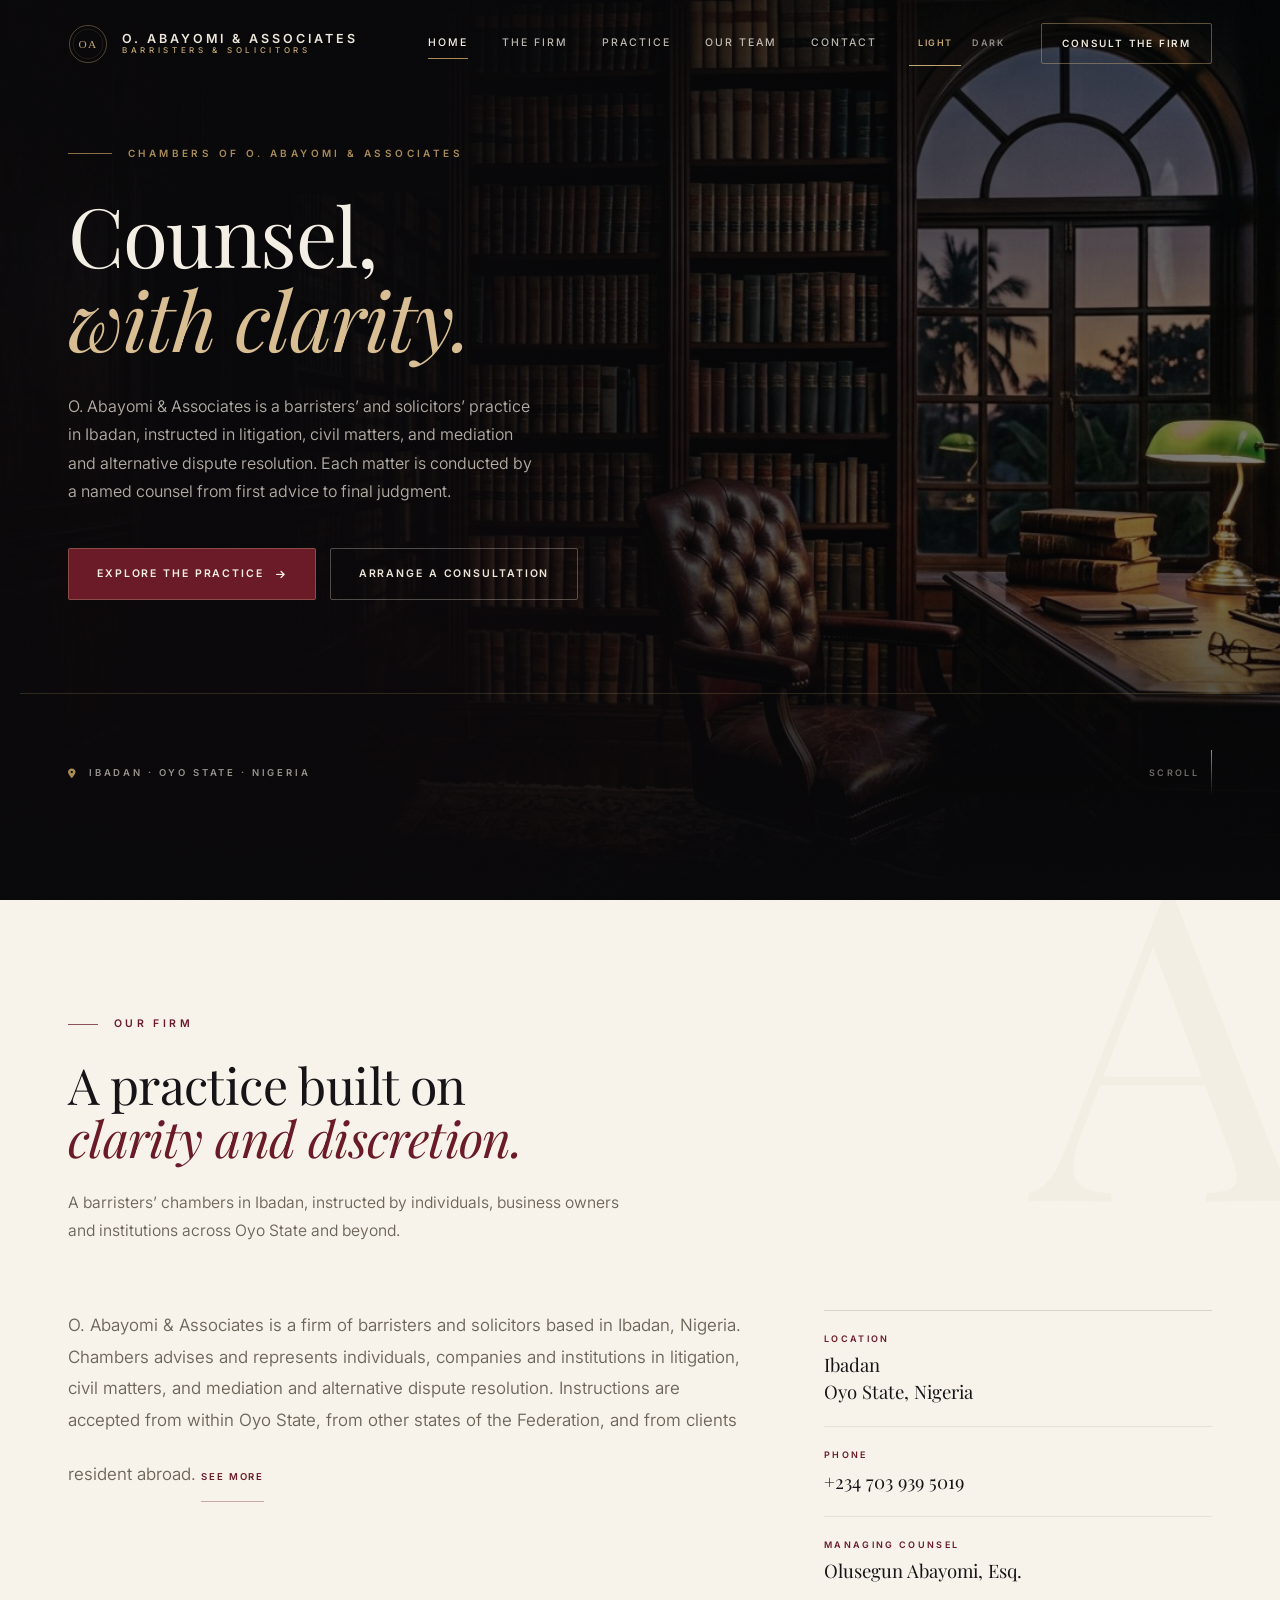
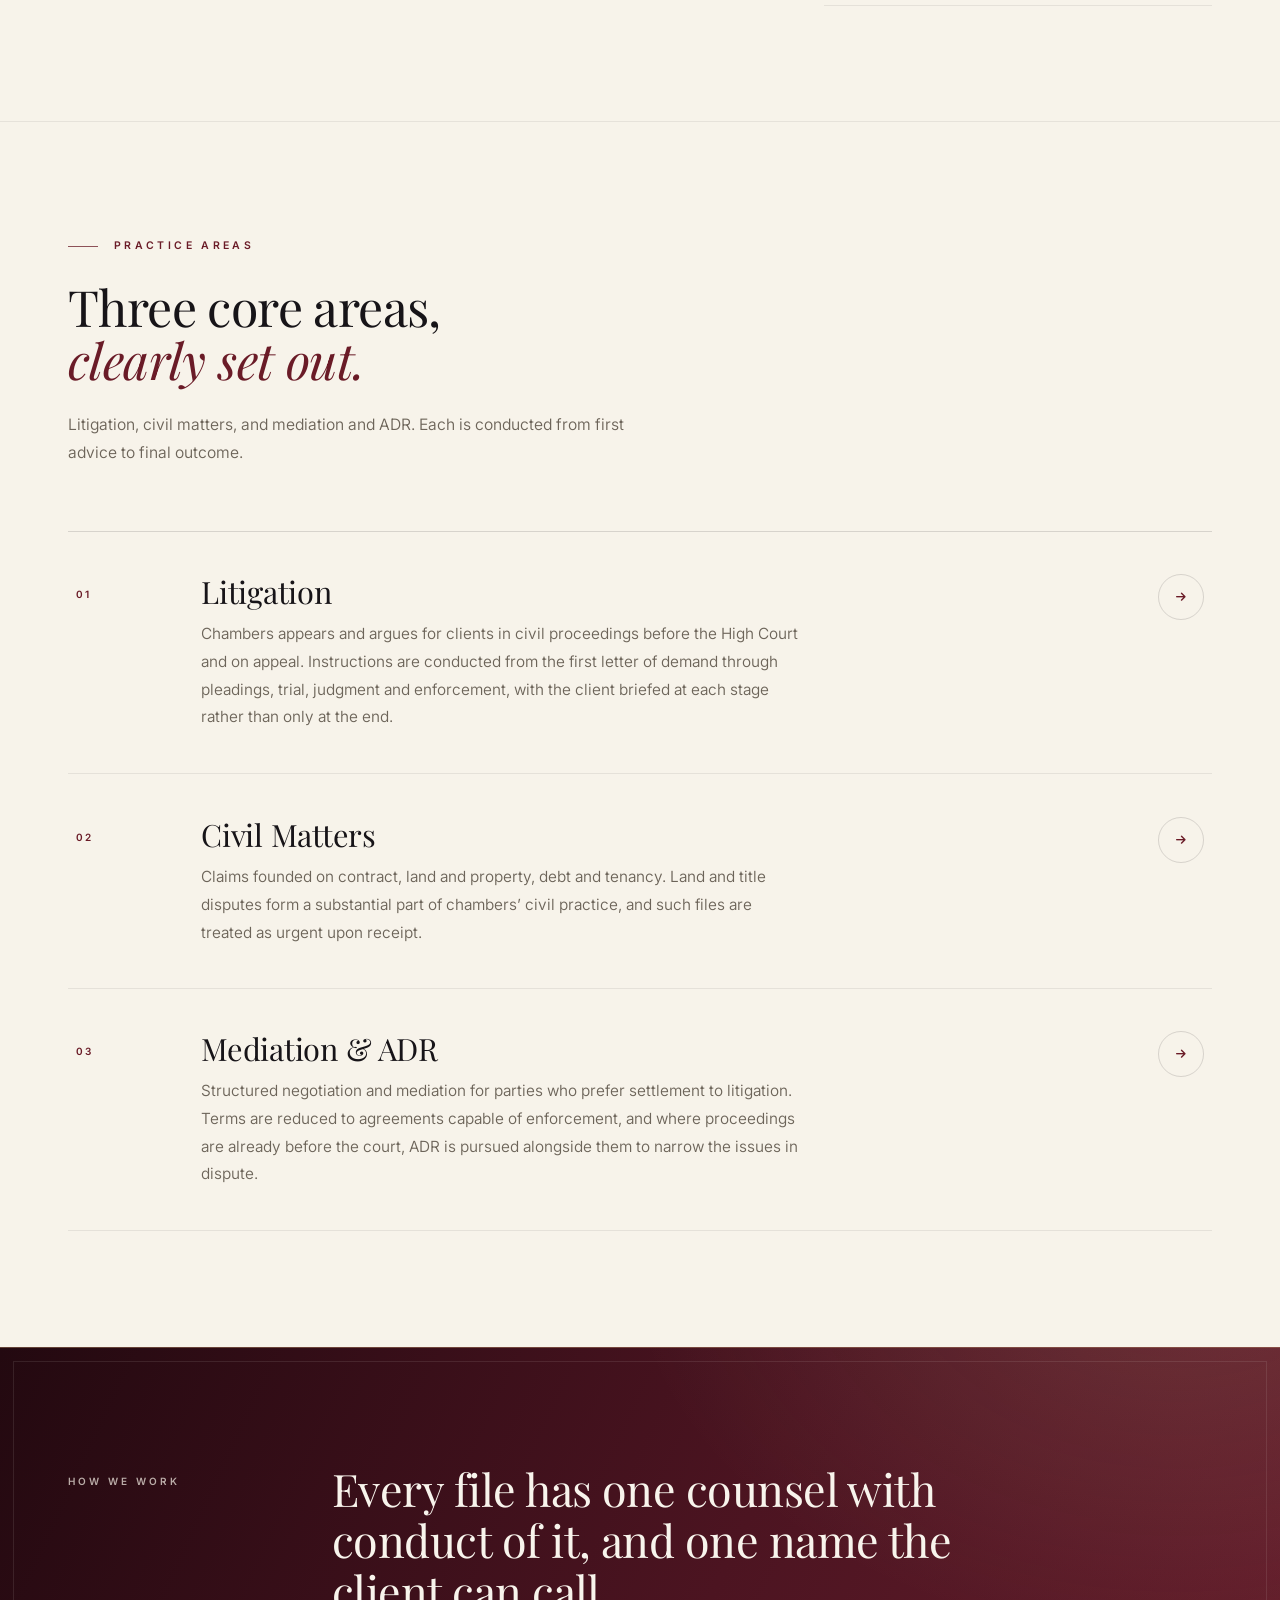
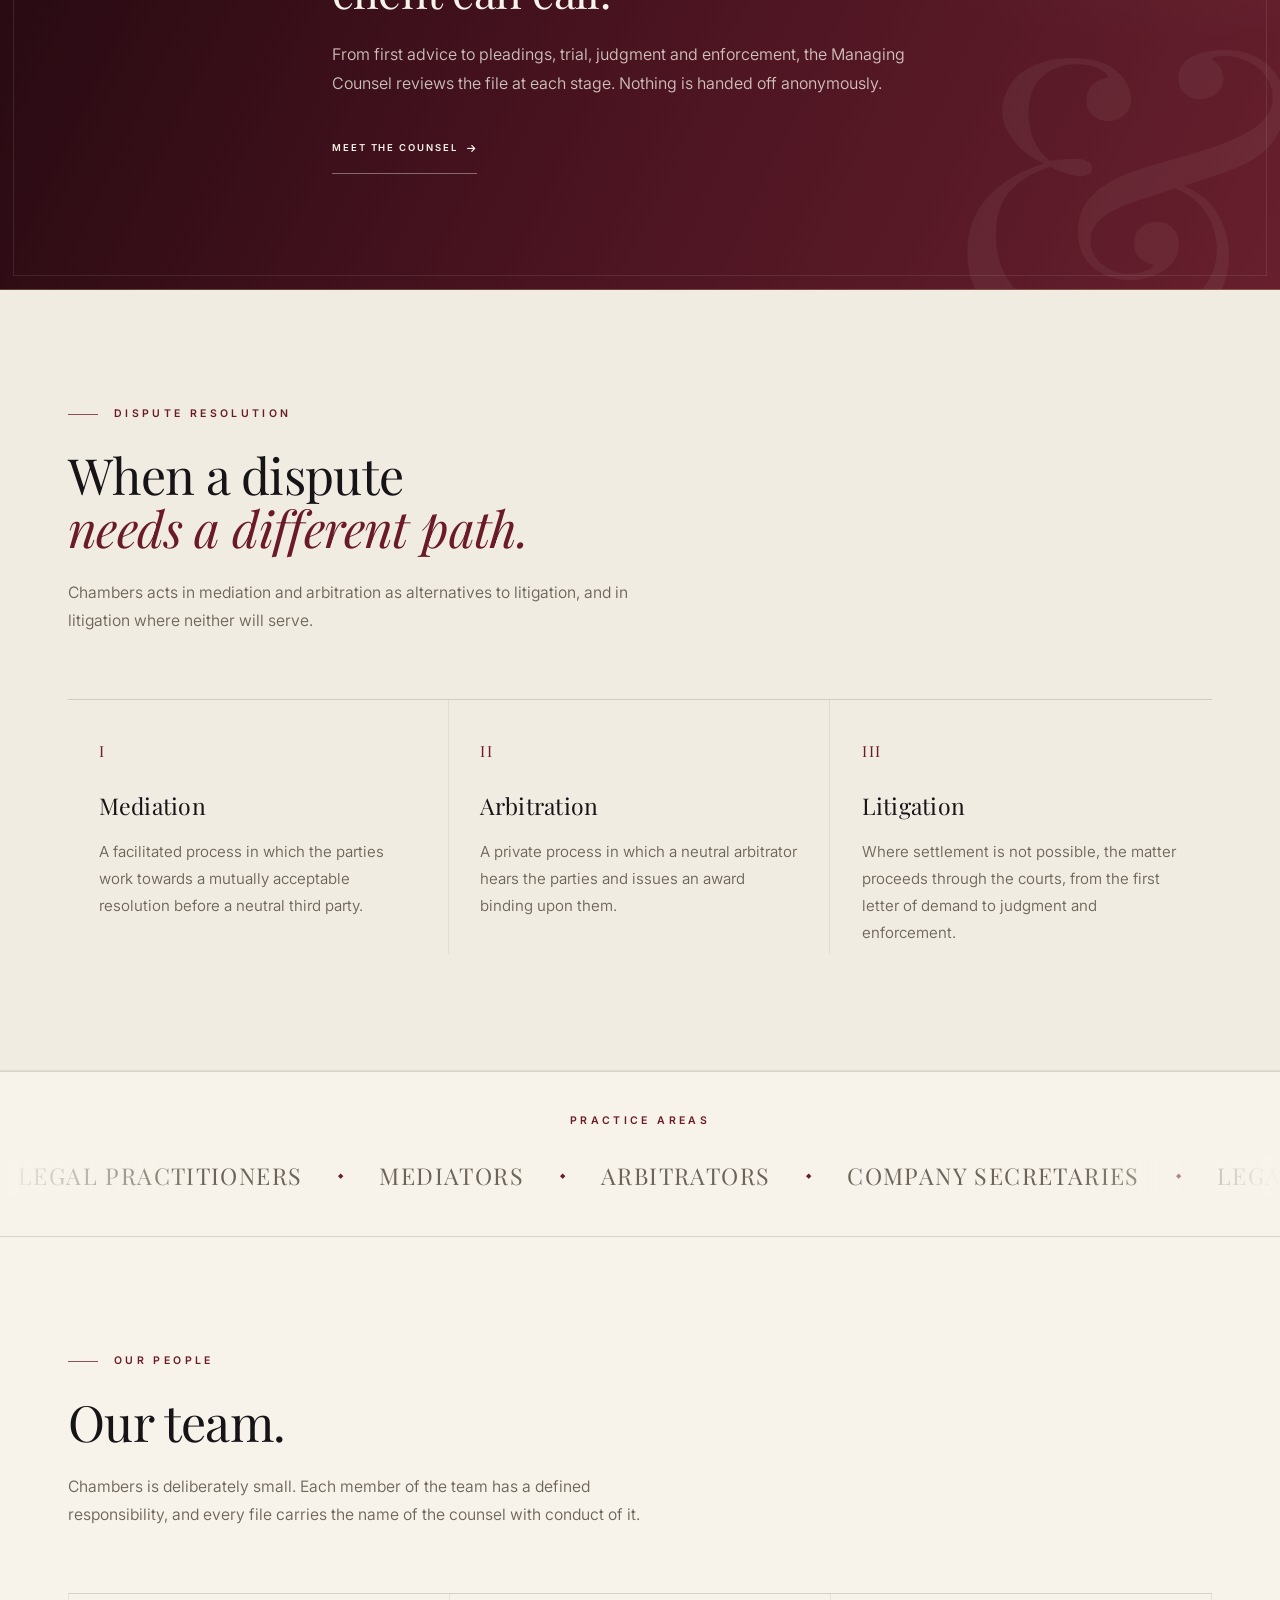
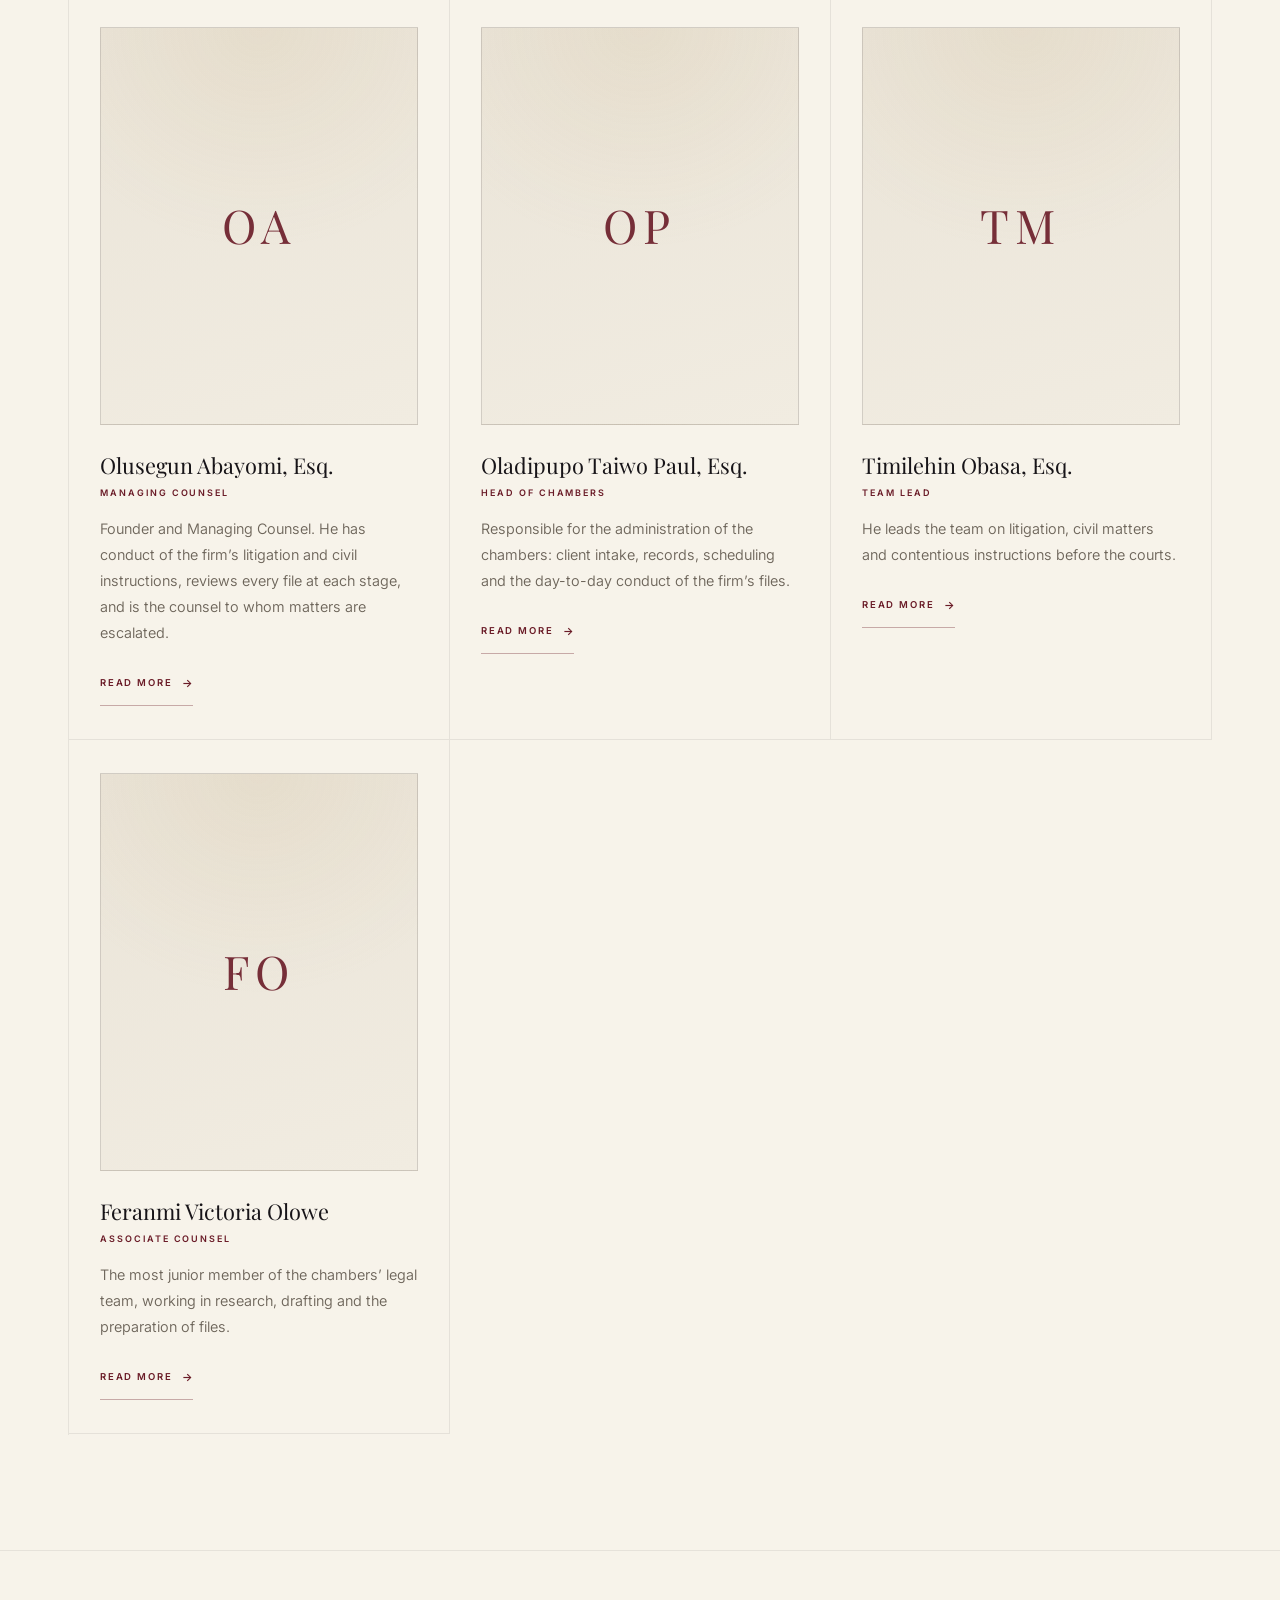
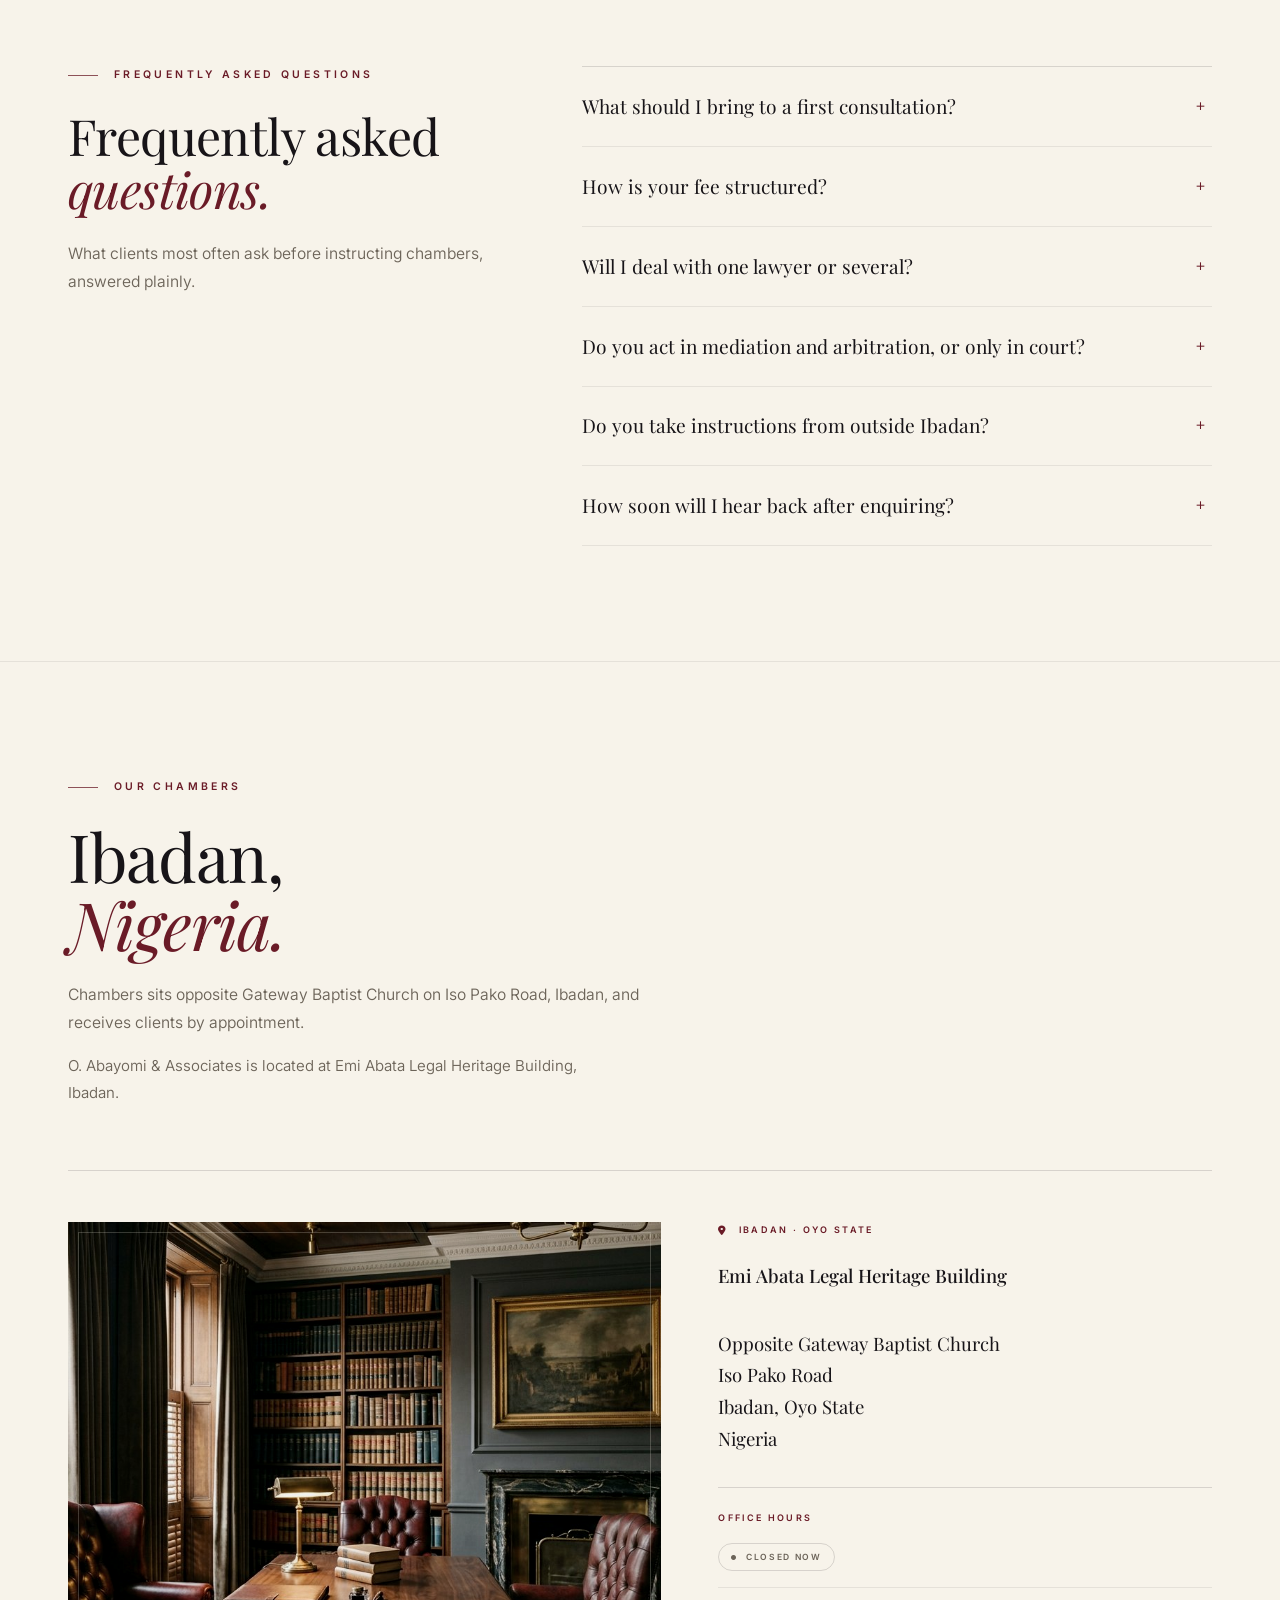
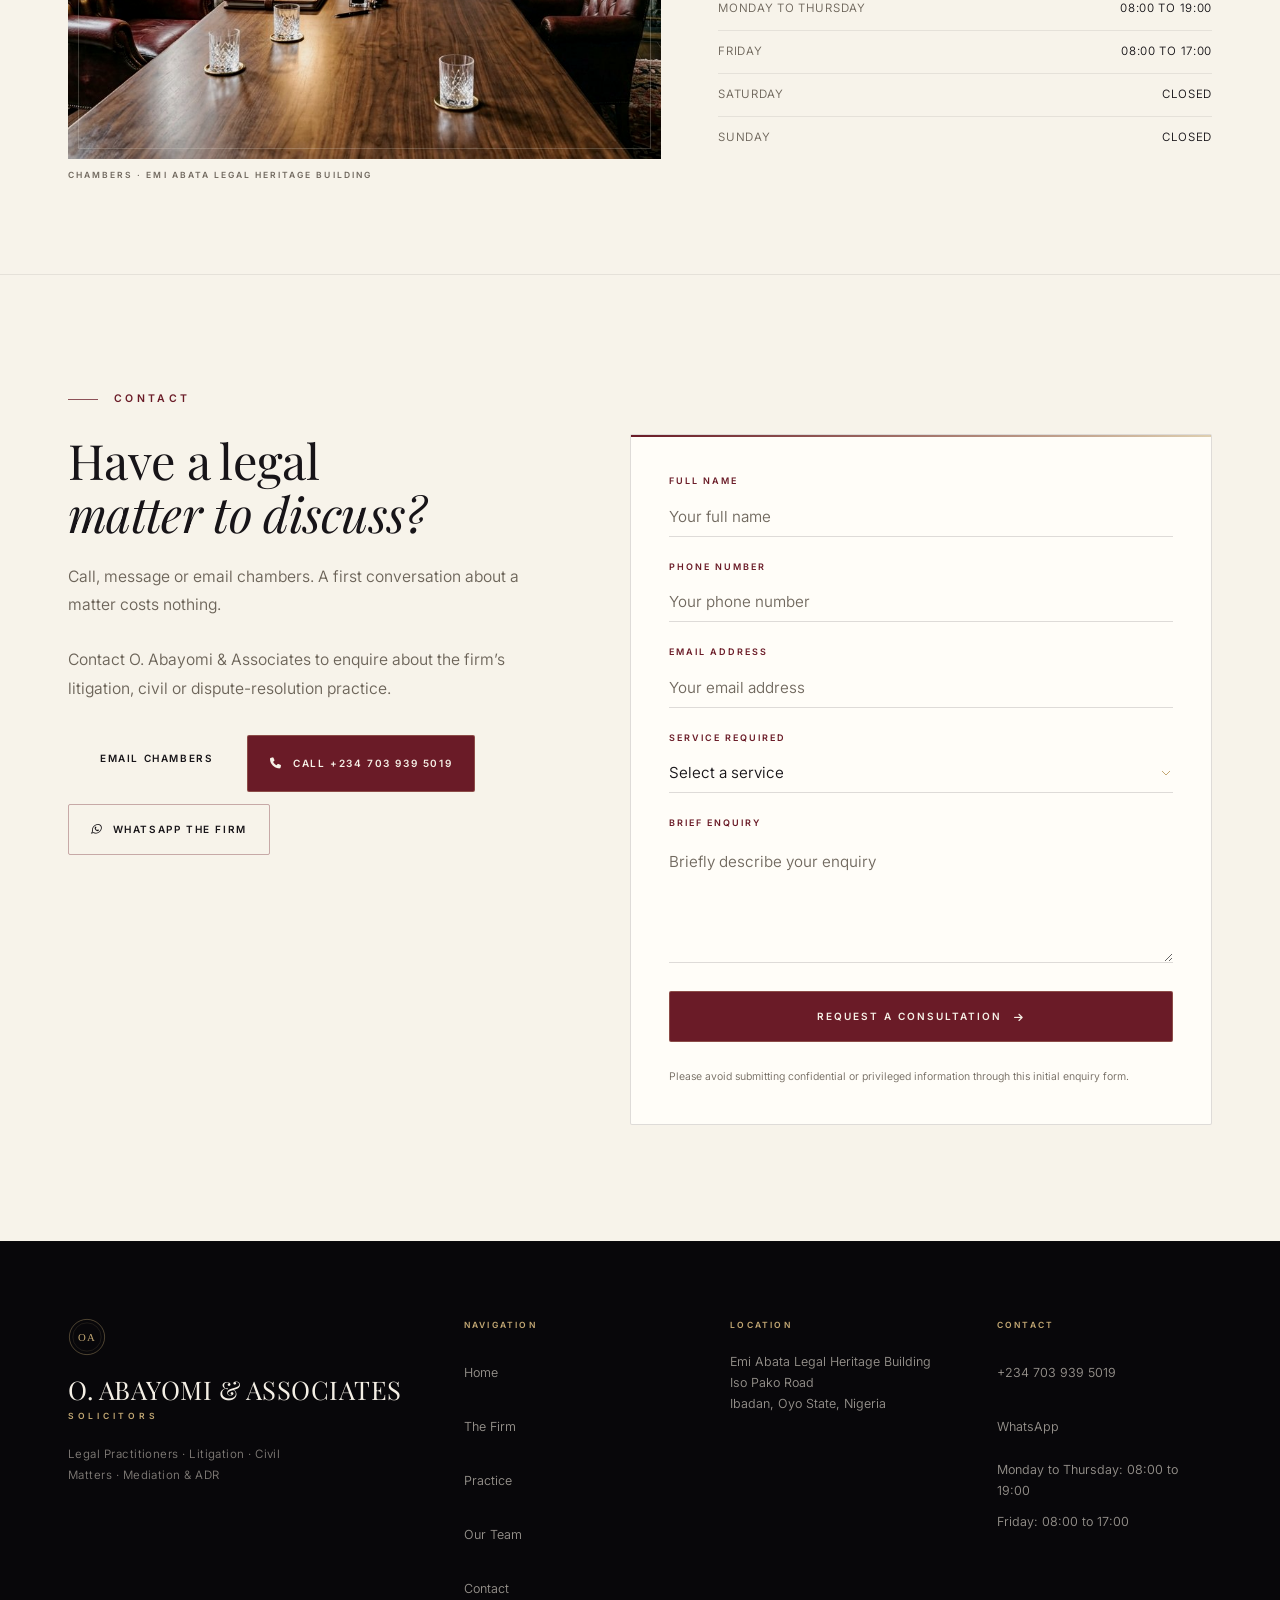
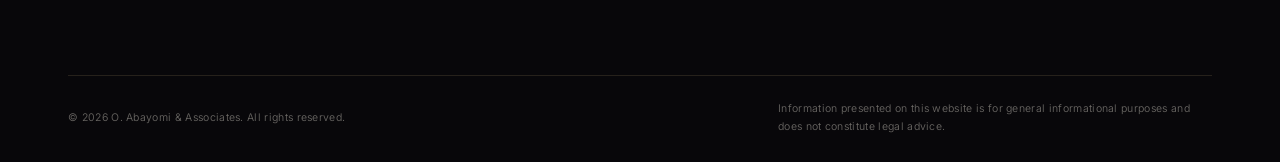
==== commit 6cb7462c: "Remove all em dashes and en dashes from the site 11 removed: 3 in CSS comments, 8 in visible prose. " ====
--- a/index.html
+++ b/index.html
@@ -53,7 +53,7 @@
 
     <style>
     /* =====================================================================
-       O. ABAYOMI & ASSOCIATES — "ATELIER"
+       O. ABAYOMI & ASSOCIATES "ATELIER"
        One stylesheet. Charcoal field, oxblood ink, brass foil, parchment.
        ===================================================================== */
 
@@ -377,7 +377,7 @@
     .nav-hamburger.active span:nth-child(2){opacity:0}
     .nav-hamburger.active span:nth-child(3){transform:translateY(-6px) rotate(-45deg)}
 
-    /* theme switch — typographic, no pill chrome */
+    /* theme switch: typographic, no pill chrome */
     .theme-seg{
       display:flex;align-items:center;gap:2px;
       padding:0;margin-left:4px;border:0;background:none;
@@ -1346,7 +1346,7 @@
     .footer-col li a{ display:inline-flex; align-items:center; min-height:44px; }
     .mobile-menu-links a{ padding-block:10px !important; }
 
-    /* ===== OUR TEAM — portrait, name, role, Read More ===== */
+    /* ===== OUR TEAM: portrait, name, role, Read More ===== */
     .team-portrait{
       width:100%; aspect-ratio:4/5; margin-bottom:26px;
       display:flex; align-items:center; justify-content:center;
@@ -1522,7 +1522,7 @@
         <div class="container">
             <p class="section-label reveal">OUR FIRM</p>
             <h2 class="section-title reveal">A practice built on<br><em>clarity and discretion.</em></h2>
-                    <p class="section-subtitle reveal">A barristers&rsquo; chambers in Ibadan — instructed by individuals, business owners and institutions across Oyo State and beyond.</p>
+                    <p class="section-subtitle reveal">A barristers&rsquo; chambers in Ibadan, instructed by individuals, business owners and institutions across Oyo State and beyond.</p>
             <div class="firm-grid">
                 <div class="firm-copy reveal">
                     <p>
@@ -1556,7 +1556,7 @@
             <div class="practice-header">
                 <p class="section-label reveal">PRACTICE AREAS</p>
                 <h2 class="section-title reveal">Three core areas,<br><em>clearly set out.</em></h2>
-                    <p class="section-subtitle reveal">Litigation, civil matters, and mediation and ADR &mdash; each conducted from first advice to final outcome.</p>
+                    <p class="section-subtitle reveal">Litigation, civil matters, and mediation and ADR. Each is conducted from first advice to final outcome.</p>
             </div>
             <div class="practice-list">
                 <div class="practice-row reveal" role="listitem">
@@ -1597,7 +1597,7 @@
         <div class="container">
             <p class="statement-label reveal">HOW WE WORK</p>
             <div class="statement-body">
-                <h2 class="statement-title reveal">Every file has one counsel with conduct of it &mdash; and one name the client can call.</h2>
+                <h2 class="statement-title reveal">Every file has one counsel with conduct of it, and one name the client can call.</h2>
                 <p class="statement-copy reveal">From first advice to pleadings, trial, judgment and enforcement, the Managing Counsel reviews the file at each stage. Nothing is handed off anonymously.</p>
                 <a class="statement-link reveal" href="#team">Meet the counsel <i class="fa-solid fa-arrow-right" aria-hidden="true"></i></a>
             </div>
@@ -1730,11 +1730,11 @@
                 </details>
                 <details class="faq-item reveal">
                     <summary>How is your fee structured?</summary>
-                    <p>Fees are agreed in writing before work begins, and depend on the nature and complexity of the instruction. Most contentious matters are charged in stages &mdash; pleadings, interlocutory applications, trial &mdash; and non-contentious work is quoted per transaction. Disbursements such as filing fees and travel are billed separately and are always disclosed in advance.</p>
+                    <p>Fees are agreed in writing before work begins, and depend on the nature and complexity of the instruction. Most contentious matters are charged in stages: pleadings, interlocutory applications and trial. Non-contentious work is quoted per transaction. Disbursements such as filing fees and travel are billed separately and are always disclosed in advance.</p>
                 </details>
                 <details class="faq-item reveal">
                     <summary>Will I deal with one lawyer or several?</summary>
-                    <p>One. Every file has a counsel with conduct of it, and that counsel is the person you call. Where a matter needs a second pair of hands for research or drafting, the file does not change hands &mdash; the named counsel remains responsible for it throughout.</p>
+                    <p>One. Every file has a counsel with conduct of it, and that counsel is the person you call. Where a matter needs a second pair of hands for research or drafting, the file does not change hands. The named counsel remains responsible for it throughout.</p>
                 </details>
                 <details class="faq-item reveal">
                     <summary>Do you act in mediation and arbitration, or only in court?</summary>
@@ -1746,7 +1746,7 @@
                 </details>
                 <details class="faq-item reveal">
                     <summary>How soon will I hear back after enquiring?</summary>
-                    <p>Enquiries made during office hours are usually answered the same working day. If your matter is urgent &mdash; an injunction, an arrest, a deadline about to expire &mdash; call the chambers number directly rather than using the form, and say that it is urgent.</p>
+                    <p>Enquiries made during office hours are usually answered the same working day. If your matter is urgent, such as an injunction, an arrest or a deadline about to expire, call the chambers number directly rather than using the form, and say that it is urgent.</p>
                 </details>
             </div>
         </div>
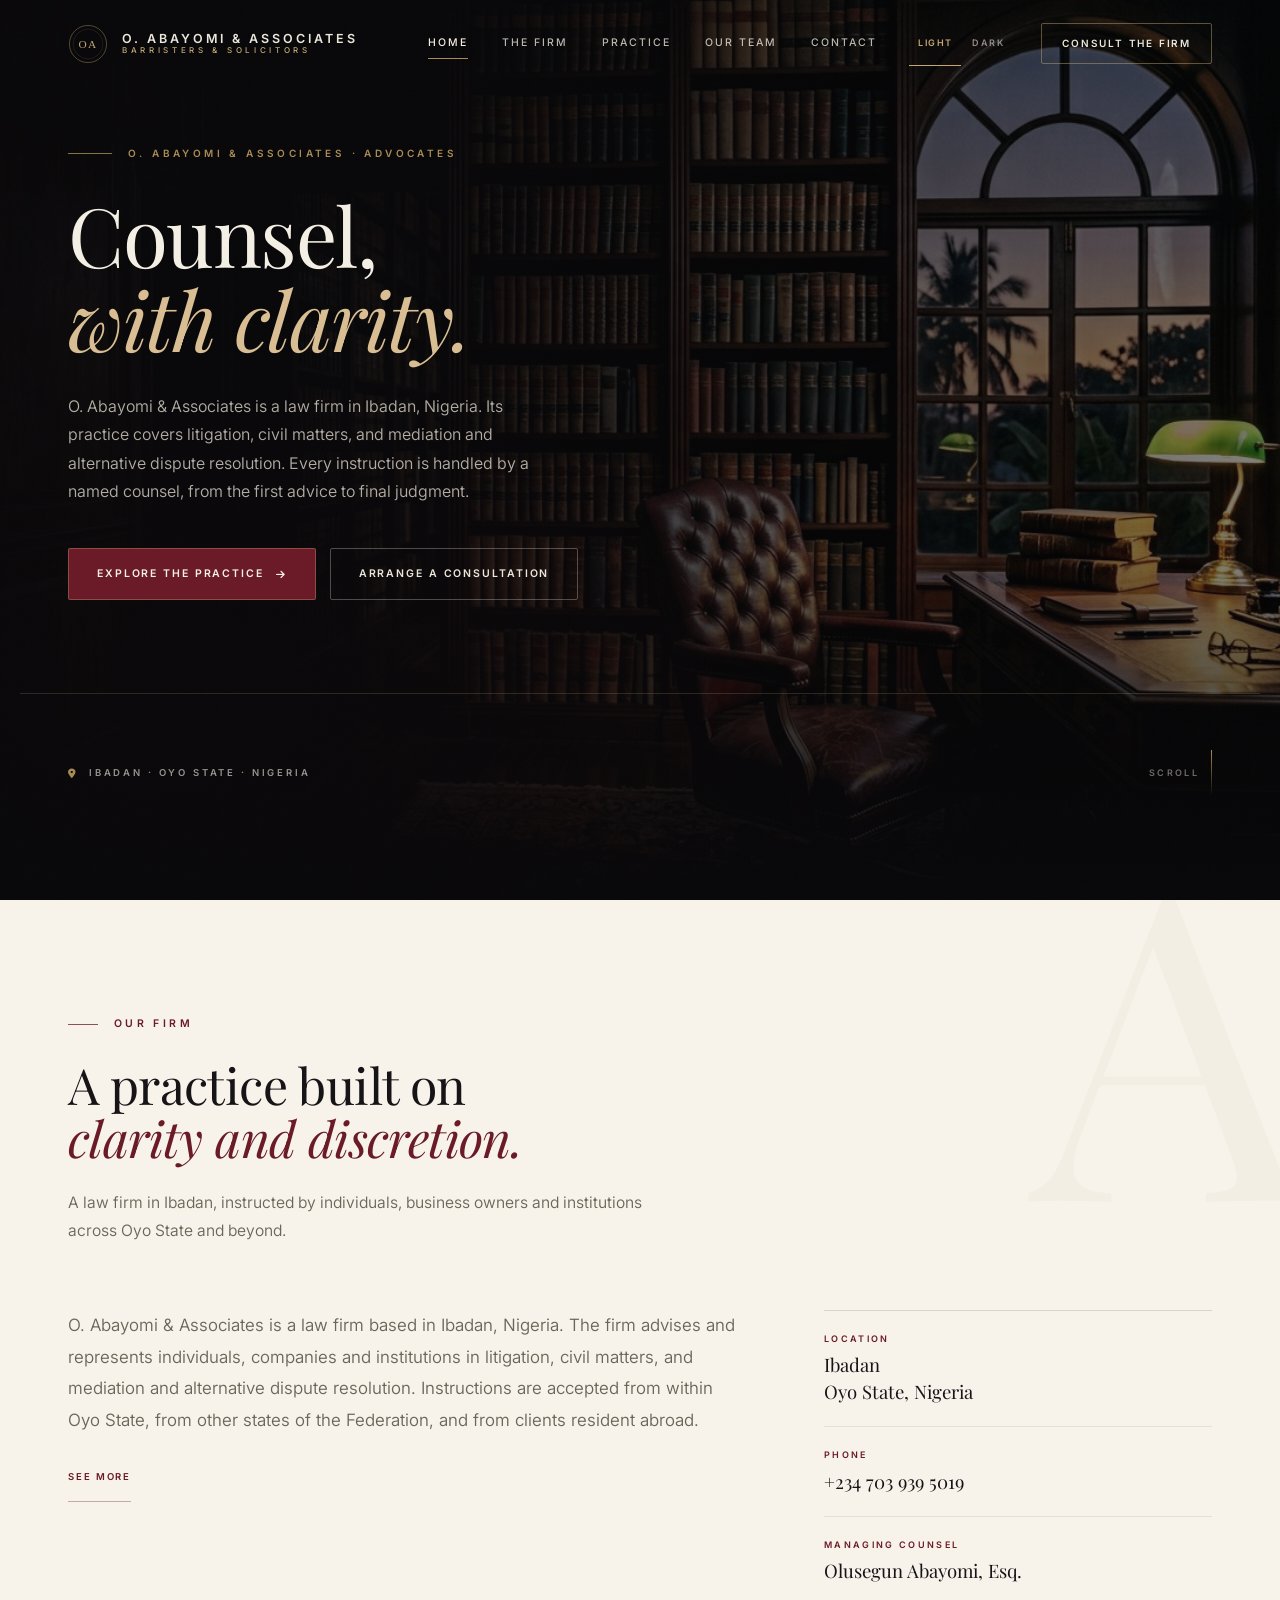
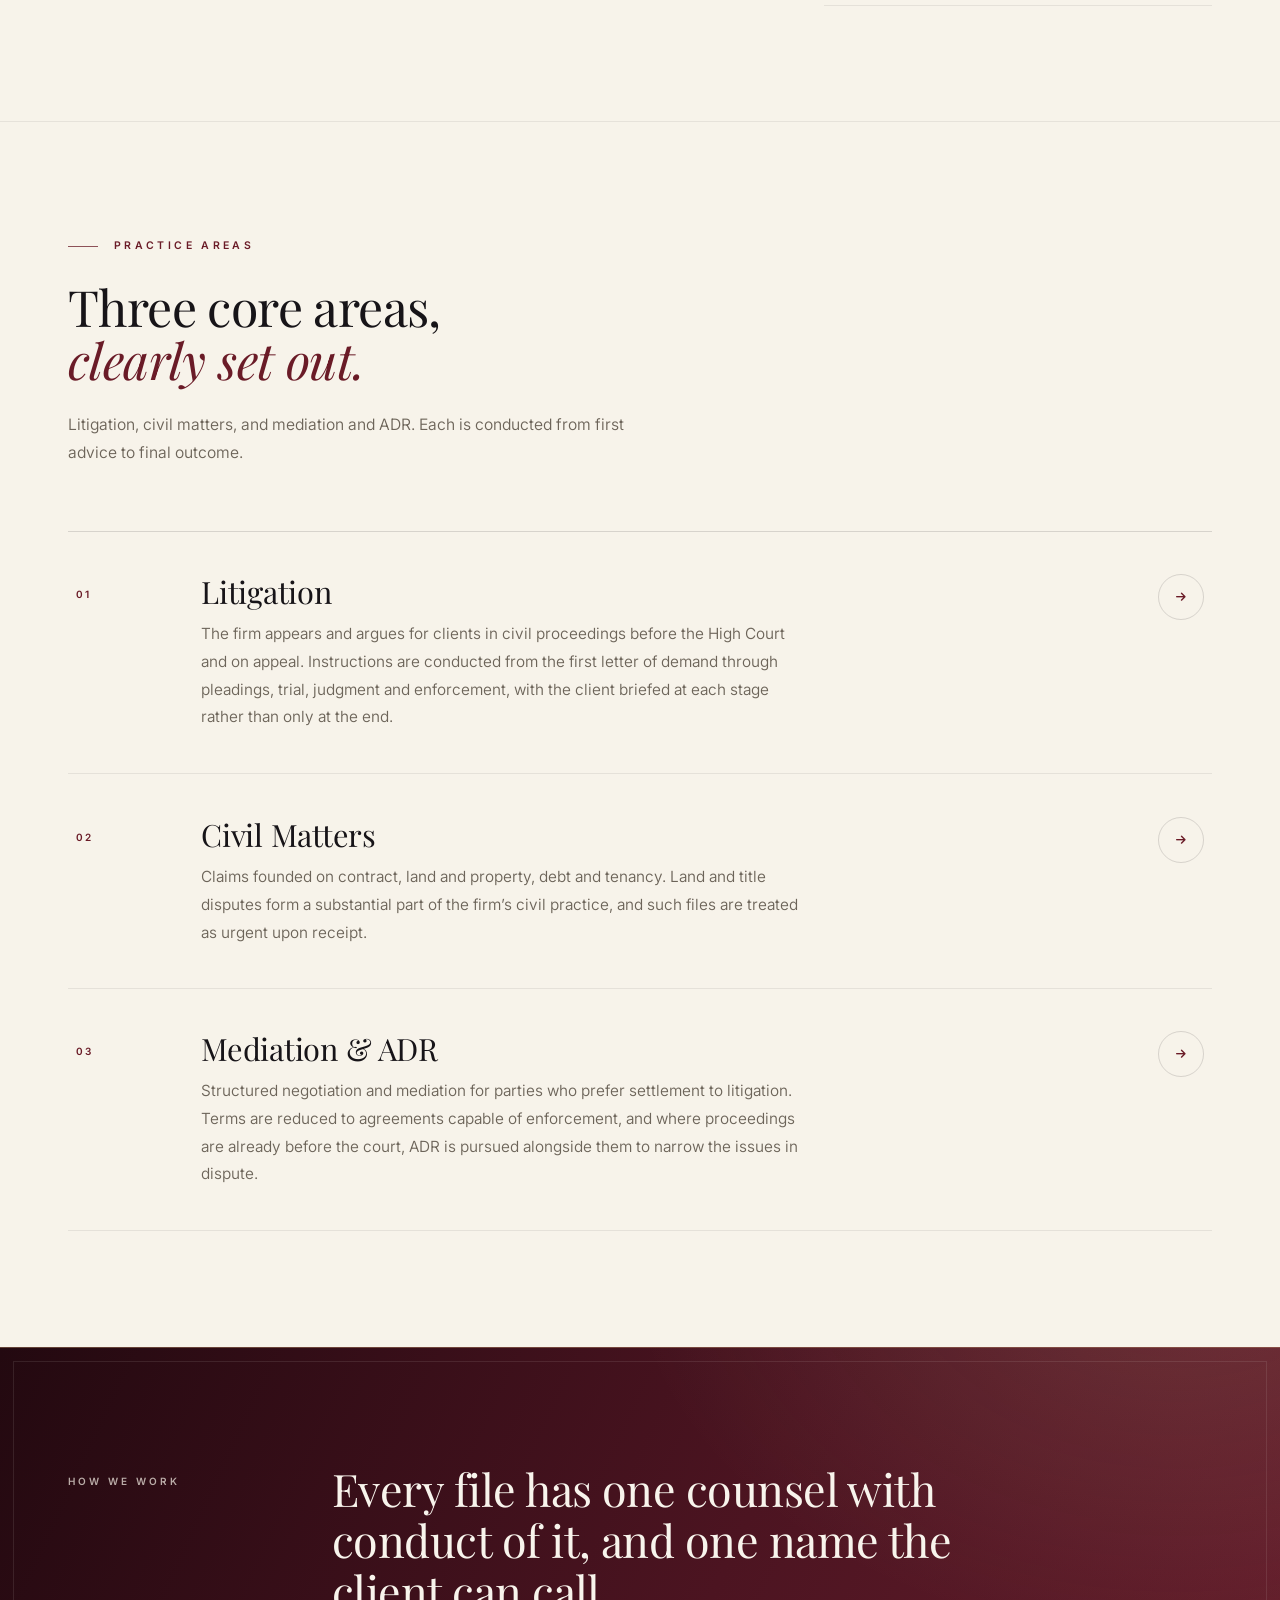
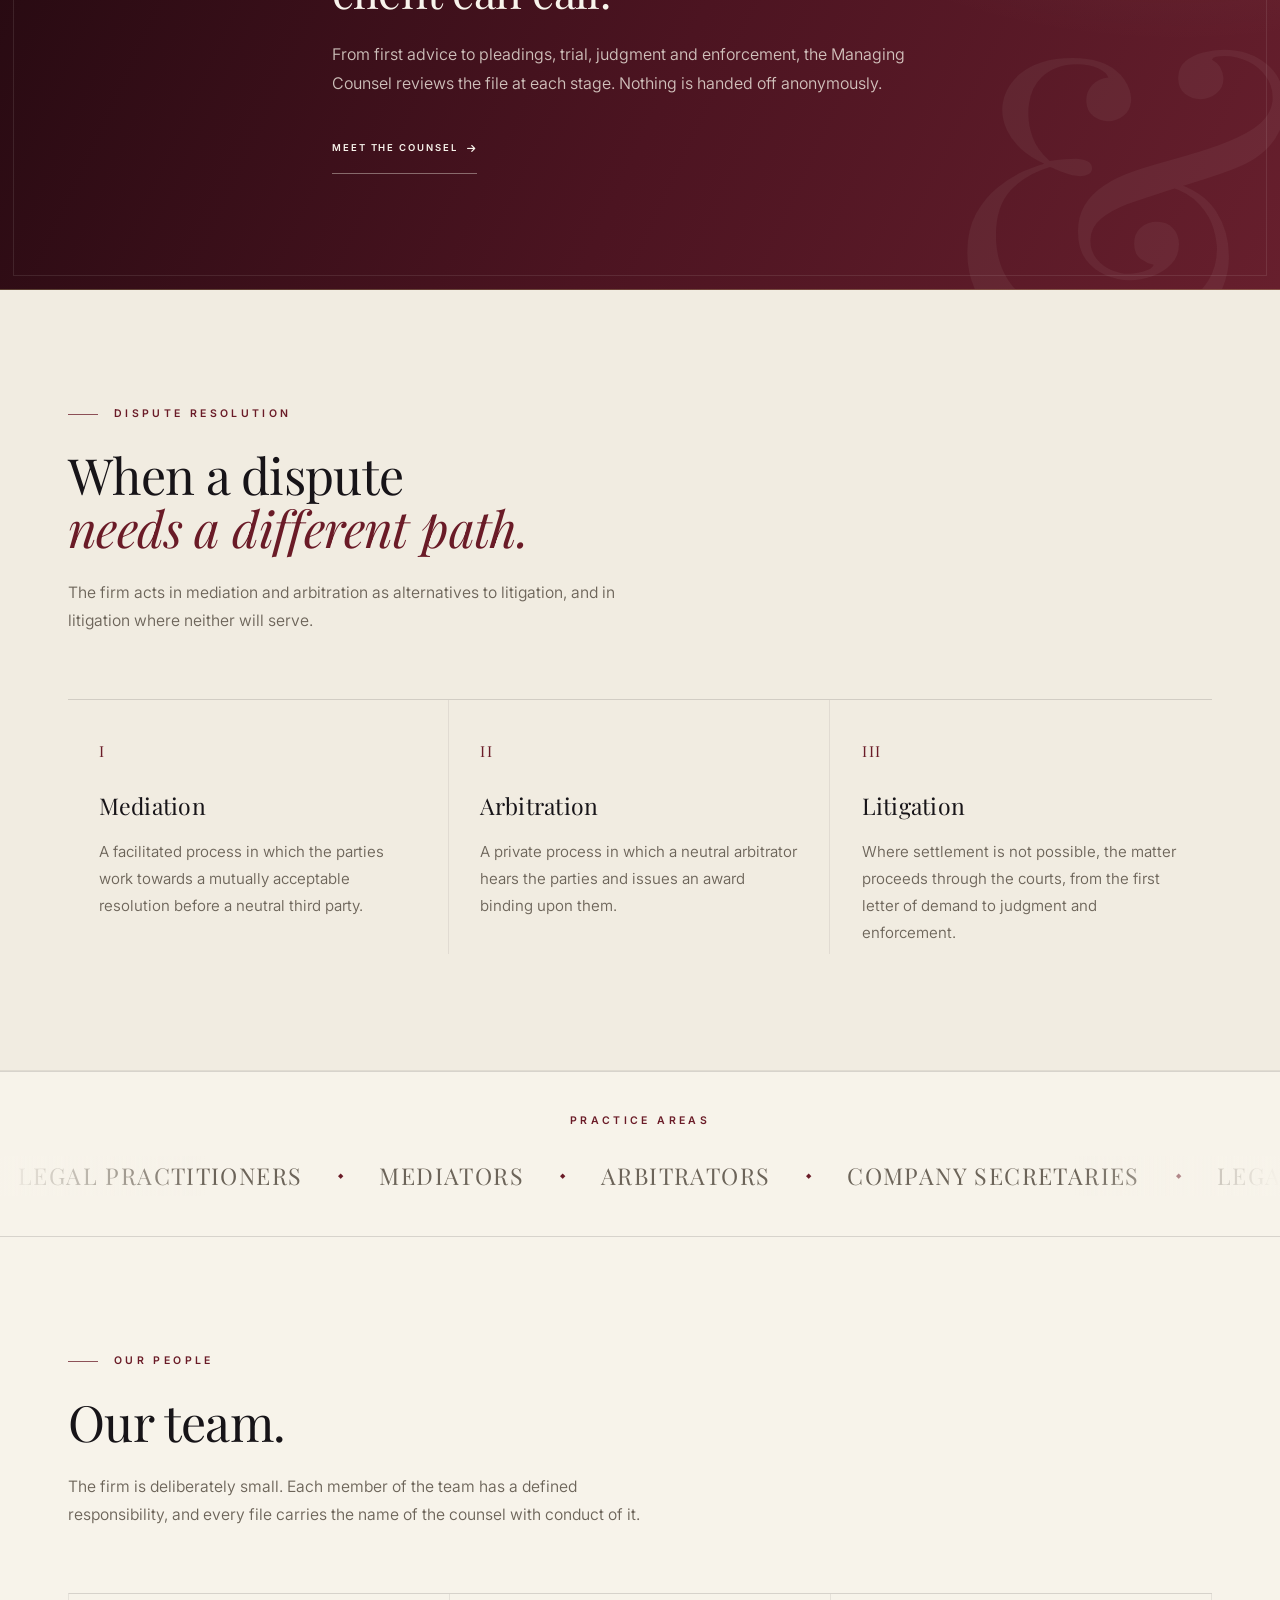
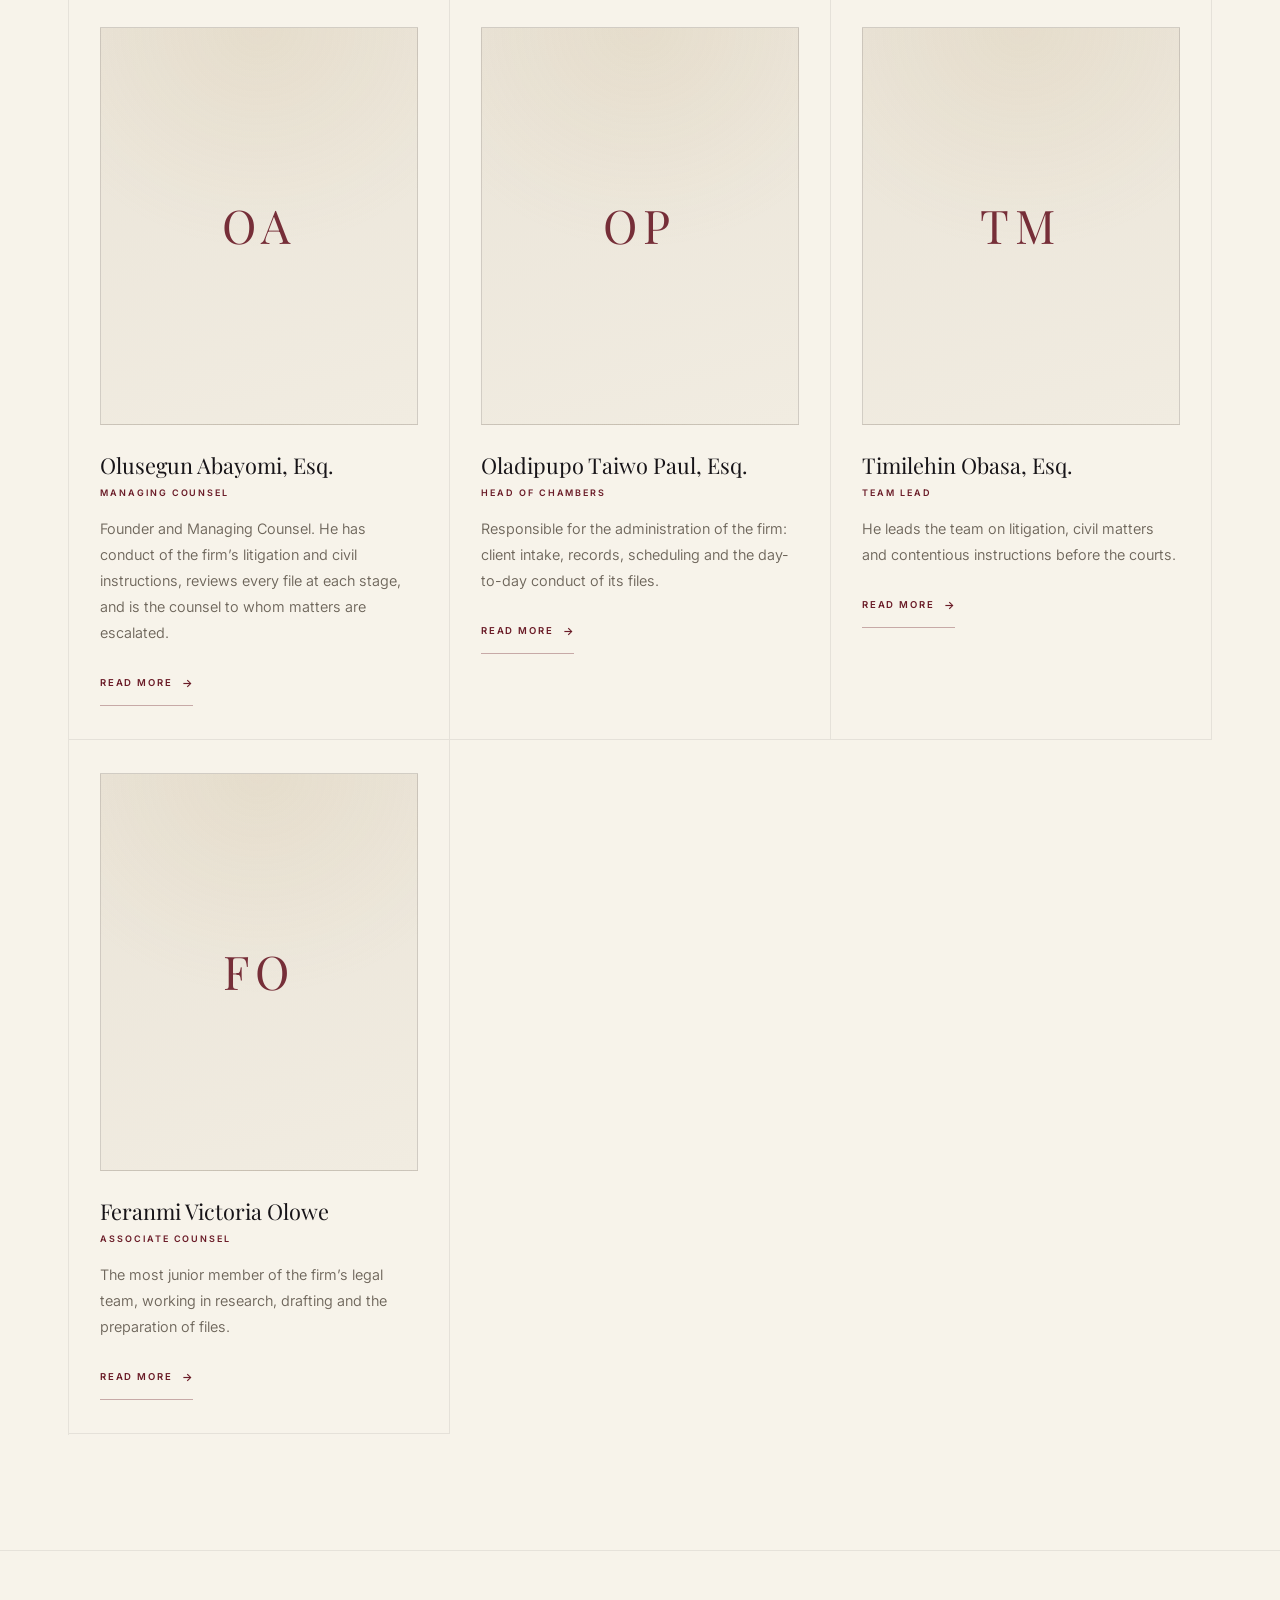
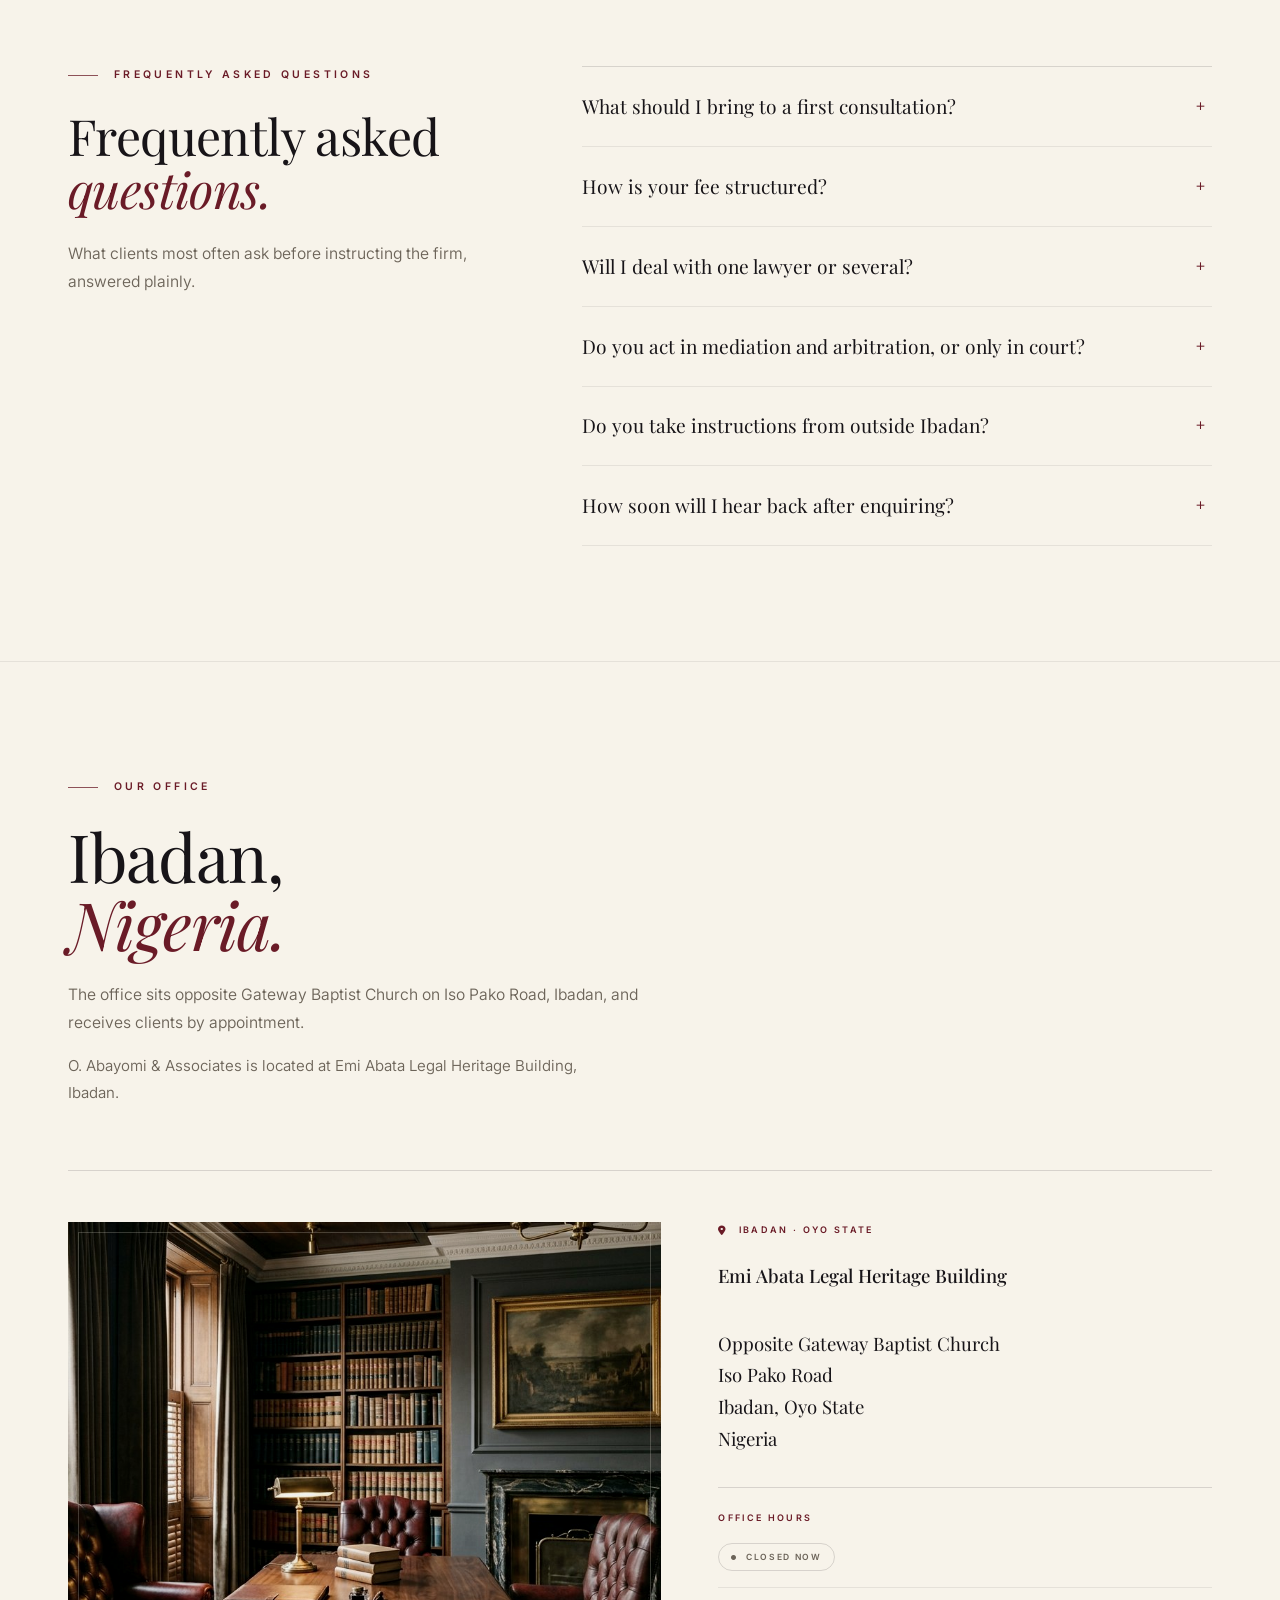
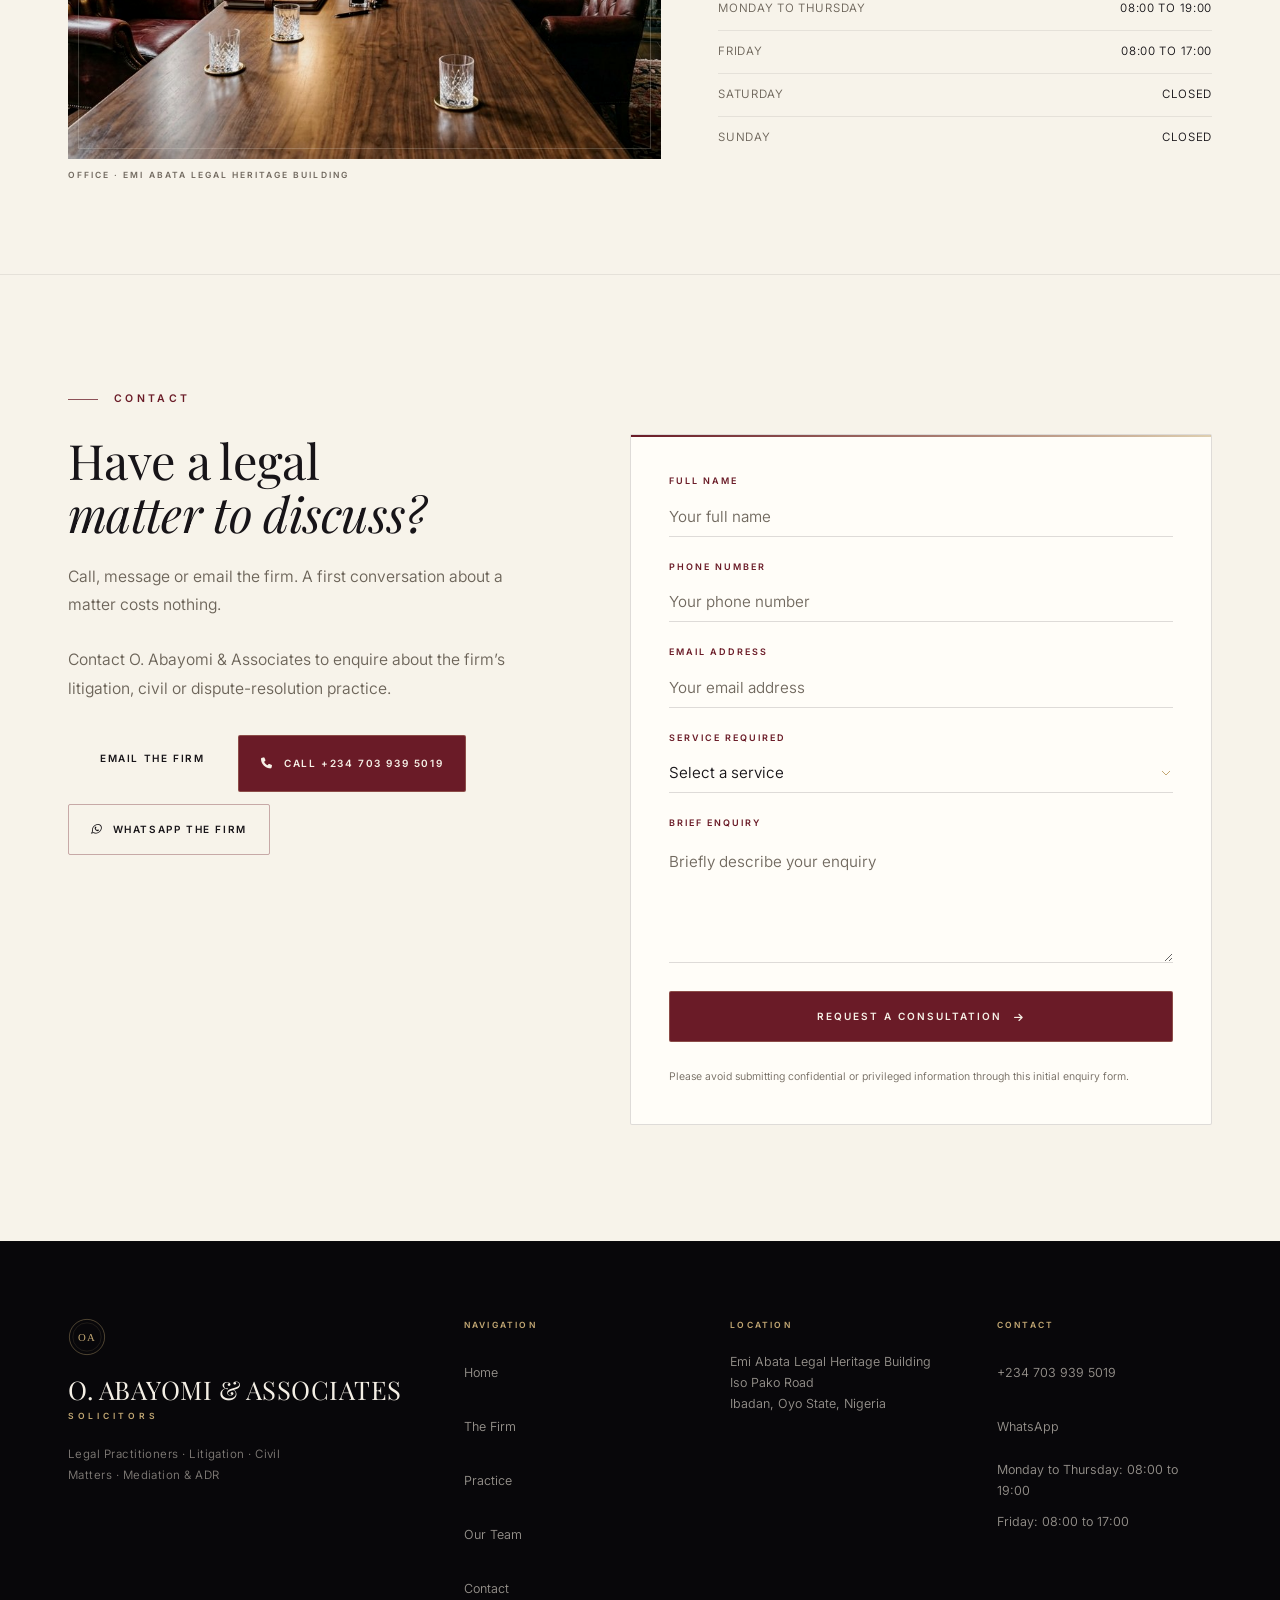
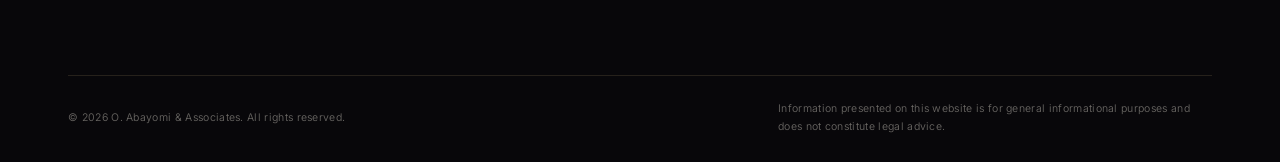
==== commit 7b22903a: "Hero: firm is a LAW FIRM, not 'a barristers' and solicitors' practice' Chambers' correction: 'A barr" ====
--- a/index.html
+++ b/index.html
@@ -4,9 +4,9 @@
     <meta charset="UTF-8">
     <meta name="viewport" content="width=device-width, initial-scale=1.0">
     <title>O. Abayomi & Associates | Law Firm in Ibadan, Nigeria</title>
-    <meta name="description" content="O. Abayomi & Associates is a firm of barristers and solicitors in Ibadan, Nigeria, instructed in litigation, civil matters, and mediation and alternative dispute resolution.">
+    <meta name="description" content="O. Abayomi & Associates is a law firm in Ibadan, Nigeria, instructed in litigation, civil matters, and mediation and alternative dispute resolution.">
     <meta property="og:title" content="O. Abayomi & Associates | Law Firm in Ibadan, Nigeria">
-    <meta property="og:description" content="Barristers and solicitors in Ibadan, Nigeria, instructed in litigation, civil matters, and mediation and alternative dispute resolution.">
+    <meta property="og:description" content="A law firm in Ibadan, Nigeria, instructed in litigation, civil matters, and mediation and alternative dispute resolution.">
     <meta property="og:type" content="website">
     <meta property="og:image" content="https://john00-hub.github.io/abayomi-preview/img/hero.jpg">
     <meta property="og:url" content="https://john00-hub.github.io/abayomi-preview/">
@@ -1050,7 +1050,7 @@
       filter:brightness(.94) contrast(1.03) saturate(.9);
     }
     .location-visual::before{
-      content:'CHAMBERS · EMI ABATA LEGAL HERITAGE BUILDING';
+      content:'OFFICE · EMI ABATA LEGAL HERITAGE BUILDING';
       position:absolute;left:0;bottom:-24px;
       font-size:8.5px;font-weight:600;letter-spacing:.24em;
       color:var(--muted-2);
@@ -1480,19 +1480,19 @@
     <!-- ============ HERO ============ -->
     <section class="hero" id="home" aria-label="O. Abayomi & Associates introduction">
         <div class="hero-media">
-            <img src="img/hero.jpg" alt="The chambers library: leather-bound law reports, a mahogany desk and a brass reading lamp." loading="eager" fetchpriority="high">
+            <img src="img/hero.jpg" alt="The library of the firm: leather-bound law reports, a mahogany desk and a brass reading lamp." loading="eager" fetchpriority="high">
         </div>
         <div class="container hero-inner">
             <div class="hero-content">
                 <p class="hero-eyebrow reveal visible">
-                    <span class="eb-long">Chambers of O. Abayomi &amp; Associates</span>
-                    <span class="eb-short">Chambers &middot; Ibadan</span>
+                    <span class="eb-long">O. Abayomi &amp; Associates &middot; Advocates</span>
+                    <span class="eb-short">Ibadan &middot; Nigeria</span>
                 </p>
                 <h1 class="hero-title reveal visible">
                     Counsel,<br><em>with clarity.</em>
                 </h1>
                 <p class="hero-copy reveal visible">
-                    O. Abayomi &amp; Associates is a barristers&rsquo; and solicitors&rsquo; practice in Ibadan, instructed in litigation, civil matters, and mediation and alternative dispute resolution. Each matter is conducted by a named counsel from first advice to final judgment.
+                    O. Abayomi &amp; Associates is a law firm in Ibadan, Nigeria. Its practice covers litigation, civil matters, and mediation and alternative dispute resolution. Every instruction is handled by a named counsel, from the first advice to final judgment.
                 </p>
                 <div class="hero-buttons reveal visible">
                     <a href="#practice" class="btn-primary">
@@ -1522,12 +1522,12 @@
         <div class="container">
             <p class="section-label reveal">OUR FIRM</p>
             <h2 class="section-title reveal">A practice built on<br><em>clarity and discretion.</em></h2>
-                    <p class="section-subtitle reveal">A barristers&rsquo; chambers in Ibadan, instructed by individuals, business owners and institutions across Oyo State and beyond.</p>
+                    <p class="section-subtitle reveal">A law firm in Ibadan, instructed by individuals, business owners and institutions across Oyo State and beyond.</p>
             <div class="firm-grid">
                 <div class="firm-copy reveal">
                     <p>
-                        O. Abayomi &amp; Associates is a firm of barristers and solicitors based in Ibadan, Nigeria. Chambers advises and represents individuals, companies and institutions in litigation, civil matters, and mediation and alternative dispute resolution. Instructions are accepted from within Oyo State, from other states of the Federation, and from clients resident abroad.
-                        <span class="see-more-body" id="firmMore">The firm handles litigation and civil claims, and structured dispute resolution through mediation and arbitration. Every instruction is carried by a named counsel, with the Managing Counsel reviewing the file at each stage. Chambers appears in courts within Oyo State and elsewhere in Nigeria where instructed.</span>
+                        O. Abayomi &amp; Associates is a law firm based in Ibadan, Nigeria. The firm advises and represents individuals, companies and institutions in litigation, civil matters, and mediation and alternative dispute resolution. Instructions are accepted from within Oyo State, from other states of the Federation, and from clients resident abroad.
+                        <span class="see-more-body" id="firmMore">The firm handles litigation and civil claims, and structured dispute resolution through mediation and arbitration. Every instruction is carried by a named counsel, with the Managing Counsel reviewing the file at each stage. The firm appears in courts within Oyo State and elsewhere in Nigeria where instructed.</span>
                         <a href="#" class="see-more" data-target="firmMore" aria-expanded="false">See more</a>
                     </p>
                     <div class="firm-divider" aria-hidden="true"></div>
@@ -1563,7 +1563,7 @@
                     <span class="practice-number">01</span>
                     <div class="practice-info">
                         <h3 class="practice-title">Litigation</h3>
-                        <p class="practice-description">Chambers appears and argues for clients in civil proceedings before the High Court and on appeal. Instructions are conducted from the first letter of demand through pleadings, trial, judgment and enforcement, with the client briefed at each stage rather than only at the end.</p>
+                        <p class="practice-description">The firm appears and argues for clients in civil proceedings before the High Court and on appeal. Instructions are conducted from the first letter of demand through pleadings, trial, judgment and enforcement, with the client briefed at each stage rather than only at the end.</p>
                     </div>
                     <a class="practice-arrow" href="#contact" aria-label="Enquire about Litigation"><i class="fa-solid fa-arrow-right" aria-hidden="true"></i></a>
                 </div>
@@ -1571,7 +1571,7 @@
                     <span class="practice-number">02</span>
                     <div class="practice-info">
                         <h3 class="practice-title">Civil Matters</h3>
-                        <p class="practice-description">Claims founded on contract, land and property, debt and tenancy. Land and title disputes form a substantial part of chambers&rsquo; civil practice, and such files are treated as urgent upon receipt.</p>
+                        <p class="practice-description">Claims founded on contract, land and property, debt and tenancy. Land and title disputes form a substantial part of the firm&rsquo;s civil practice, and such files are treated as urgent upon receipt.</p>
                     </div>
                     <a class="practice-arrow" href="#contact" aria-label="Enquire about Civil Matters"><i class="fa-solid fa-arrow-right" aria-hidden="true"></i></a>
                 </div>
@@ -1610,7 +1610,7 @@
             <div class="dispute-header">
                 <p class="section-label reveal">Dispute resolution</p>
                 <h2 class="section-title reveal">When a dispute<br><em>needs a different path.</em></h2>
-                <p class="section-subtitle reveal">Chambers acts in mediation and arbitration as alternatives to litigation, and in litigation where neither will serve.</p>
+                <p class="section-subtitle reveal">The firm acts in mediation and arbitration as alternatives to litigation, and in litigation where neither will serve.</p>
             </div>
             <div class="dispute-panels">
                 <div class="dispute-panel reveal" role="article">
@@ -1662,7 +1662,7 @@
         <div class="container">
             <p class="section-label reveal">OUR PEOPLE</p>
             <h2 class="section-title reveal">Our team.</h2>
-            <p class="section-subtitle reveal">Chambers is deliberately small. Each member of the team has a defined responsibility, and every file carries the name of the counsel with conduct of it.</p>
+            <p class="section-subtitle reveal">The firm is deliberately small. Each member of the team has a defined responsibility, and every file carries the name of the counsel with conduct of it.</p>
             <div class="team-grid">
 
                 <article class="team-card reveal">
@@ -1672,8 +1672,8 @@
                     <p class="team-bio">Founder and Managing Counsel. He has conduct of the firm&rsquo;s litigation and civil instructions, reviews every file at each stage, and is the counsel to whom matters are escalated.</p>
                     <button class="team-more" type="button" aria-expanded="false">Read More</button>
                     <div class="team-extra" hidden>
-                        <p>Olusegun Abayomi is the founder and Managing Counsel of the chambers. He appears before the superior courts and advises on civil claims, land and title, and commercial disputes.</p>
-                        <p>He leads the chambers&rsquo; mediation and alternative dispute resolution practice, and takes the first meeting with each new client personally.</p>
+                        <p>Olusegun Abayomi is the founder and Managing Counsel of the firm. He appears before the superior courts and advises on civil claims, land and title, and commercial disputes.</p>
+                        <p>He leads the firm&rsquo;s mediation and alternative dispute resolution practice, and takes the first meeting with each new client personally.</p>
                     </div>
                 </article>
 
@@ -1681,7 +1681,7 @@
                     <div class="team-portrait" aria-hidden="true"><span>OP</span></div>
                     <h3 class="team-name">Oladipupo Taiwo Paul, Esq.</h3>
                     <p class="team-role">Head of Chambers</p>
-                    <p class="team-bio">Responsible for the administration of the chambers: client intake, records, scheduling and the day-to-day conduct of the firm&rsquo;s files.</p>
+                    <p class="team-bio">Responsible for the administration of the firm: client intake, records, scheduling and the day-to-day conduct of its files.</p>
                     <button class="team-more" type="button" aria-expanded="false">Read More</button>
                     <div class="team-extra" hidden>
                         <p>Oladipupo Taiwo Paul is Head of Chambers. He is the first point of contact for a new instruction, and keeps each matter moving between counsel, court and client.</p>
@@ -1695,7 +1695,7 @@
                     <p class="team-bio">He leads the team on litigation, civil matters and contentious instructions before the courts.</p>
                     <button class="team-more" type="button" aria-expanded="false">Read More</button>
                     <div class="team-extra" hidden>
-                        <p>Timilehin Obasa works with the Managing Counsel on trial preparation and appearances, and coordinates the chambers&rsquo; litigation diary.</p>
+                        <p>Timilehin Obasa works with the Managing Counsel on trial preparation and appearances, and coordinates the firm&rsquo;s litigation diary.</p>
                     </div>
                 </article>
 
@@ -1703,7 +1703,7 @@
                     <div class="team-portrait" aria-hidden="true"><span>FO</span></div>
                     <h3 class="team-name">Feranmi Victoria Olowe</h3>
                     <p class="team-role">Associate Counsel</p>
-                    <p class="team-bio">The most junior member of the chambers&rsquo; legal team, working in research, drafting and the preparation of files.</p>
+                    <p class="team-bio">The most junior member of the firm&rsquo;s legal team, working in research, drafting and the preparation of files.</p>
                     <button class="team-more" type="button" aria-expanded="false">Read More</button>
                     <div class="team-extra" hidden>
                         <p>Feranmi Victoria Olowe prepares the written opinions, pleadings and drafts upon which a matter rests, and keeps the authorities on a file current as it progresses. She works under the counsel with conduct of the matter.</p>
@@ -1721,7 +1721,7 @@
             <div class="faq-head">
                 <p class="section-label reveal">FREQUENTLY ASKED QUESTIONS</p>
                 <h2 class="section-title reveal">Frequently asked<br><em>questions.</em></h2>
-                <p class="section-subtitle reveal">What clients most often ask before instructing chambers, answered plainly.</p>
+                <p class="section-subtitle reveal">What clients most often ask before instructing the firm, answered plainly.</p>
             </div>
             <div class="faq-grid">
                 <details class="faq-item reveal">
@@ -1738,15 +1738,15 @@
                 </details>
                 <details class="faq-item reveal">
                     <summary>Do you act in mediation and arbitration, or only in court?</summary>
-                    <p>Both. Chambers appears in the superior courts, and also acts for clients in mediation and arbitration. In many commercial and land disputes the quickest and least expensive route to a resolution is a negotiated one, and we will tell you plainly when a matter is better settled than tried.</p>
+                    <p>Both. The firm appears in the superior courts, and also acts for clients in mediation and arbitration. In many commercial and land disputes the quickest and least expensive route to a resolution is a negotiated one, and we will tell you plainly when a matter is better settled than tried.</p>
                 </details>
                 <details class="faq-item reveal">
                     <summary>Do you take instructions from outside Ibadan?</summary>
-                    <p>Yes. Chambers is based in Ibadan and appears in courts throughout Oyo State and in other states where the matter requires it. Instructions from clients outside Nigeria are accepted, and meetings can be held by telephone or video where travel is not practical.</p>
+                    <p>Yes. The firm is based in Ibadan and appears in courts throughout Oyo State and in other states where the matter requires it. Instructions from clients outside Nigeria are accepted, and meetings can be held by telephone or video where travel is not practical.</p>
                 </details>
                 <details class="faq-item reveal">
                     <summary>How soon will I hear back after enquiring?</summary>
-                    <p>Enquiries made during office hours are usually answered the same working day. If your matter is urgent, such as an injunction, an arrest or a deadline about to expire, call the chambers number directly rather than using the form, and say that it is urgent.</p>
+                    <p>Enquiries made during office hours are usually answered the same working day. If your matter is urgent, such as an injunction, an arrest or a deadline about to expire, call the office directly rather than using the form, and say that it is urgent.</p>
                 </details>
             </div>
         </div>
@@ -1754,9 +1754,9 @@
     <section class="location" id="location" aria-label="Location and office hours">
         <div class="container">
             <div class="location-header">
-                <p class="section-label reveal">OUR CHAMBERS</p>
+                <p class="section-label reveal">OUR OFFICE</p>
                 <h2 class="location-title reveal">Ibadan,<br><em>Nigeria.</em></h2>
-                    <p class="section-subtitle reveal">Chambers sits opposite Gateway Baptist Church on Iso Pako Road, Ibadan, and receives clients by appointment.</p>
+                    <p class="section-subtitle reveal">The office sits opposite Gateway Baptist Church on Iso Pako Road, Ibadan, and receives clients by appointment.</p>
                 <p class="location-sub reveal">
                     O. Abayomi & Associates is located at Emi Abata Legal Heritage Building, Ibadan.
                 </p>
@@ -1812,11 +1812,11 @@
             <div class="contact-grid">
                 <div class="contact-info">
                     <h2 class="contact-title reveal">Have a legal<br><em>matter to discuss?</em></h2>
-                    <p class="section-subtitle reveal" style="margin-bottom:26px">Call, message or email chambers. A first conversation about a matter costs nothing.</p>
+                    <p class="section-subtitle reveal" style="margin-bottom:26px">Call, message or email the firm. A first conversation about a matter costs nothing.</p>
                     <p class="contact-copy reveal">
                         Contact O. Abayomi &amp; Associates to enquire about the firm&rsquo;s litigation, civil or dispute-resolution practice.</p>
                     <div class="contact-actions reveal">
-                        <a href="mailto:chambers@abayomilaw.com" class="contact-btn" style="margin-bottom:10px"><i class="fa-solid fa-envelope" aria-hidden="true"></i> EMAIL CHAMBERS</a>
+                        <a href="mailto:chambers@abayomilaw.com" class="contact-btn" style="margin-bottom:10px"><i class="fa-solid fa-envelope" aria-hidden="true"></i> EMAIL THE FIRM</a>
                     <a href="tel:+2347039395019" class="contact-btn contact-btn-call" aria-label="Call the firm at +234 703 939 5019">
                             <i class="fa-solid fa-phone" aria-hidden="true"></i> CALL +234 703 939 5019
                         </a>
@@ -1867,9 +1867,9 @@
                     </form>
                     <div class="form-success" id="formSuccess" role="status" aria-live="polite">
                         <p class="form-success-title">Enquiry prepared</p>
-                        <p class="form-success-copy">Thank you. Your enquiry has been set out above for the firm. Please call or message chambers directly so the matter can be opened the same day.</p>
+                        <p class="form-success-copy">Thank you. Your enquiry has been set out above for the firm. Please call or message the firm directly so the matter can be opened the same day.</p>
                         <a class="form-success-call" href="tel:+2347039395019">
-                            Call chambers &middot; +234 703 939 5019 <i class="fa-solid fa-arrow-right" aria-hidden="true"></i>
+                            Call the firm &middot; +234 703 939 5019 <i class="fa-solid fa-arrow-right" aria-hidden="true"></i>
                         </a>
                     </div>
                 </div>
@@ -1931,7 +1931,7 @@
 
     <nav class="mobile-actions" aria-label="Quick contact">
         <a class="ma-call" href="tel:+2347039395019">
-            <i class="fa-solid fa-phone" aria-hidden="true"></i> Call chambers
+            <i class="fa-solid fa-phone" aria-hidden="true"></i> Call the firm
         </a>
         <a class="ma-wa" href="https://wa.me/2347039395019?text=Hello%20O. Abayomi %26 Associates%20Solicitors%2C%20I%20would%20like%20to%20make%20an%20enquiry." target="_blank" rel="noopener noreferrer">
             <i class="fa-brands fa-whatsapp" aria-hidden="true"></i> WhatsApp
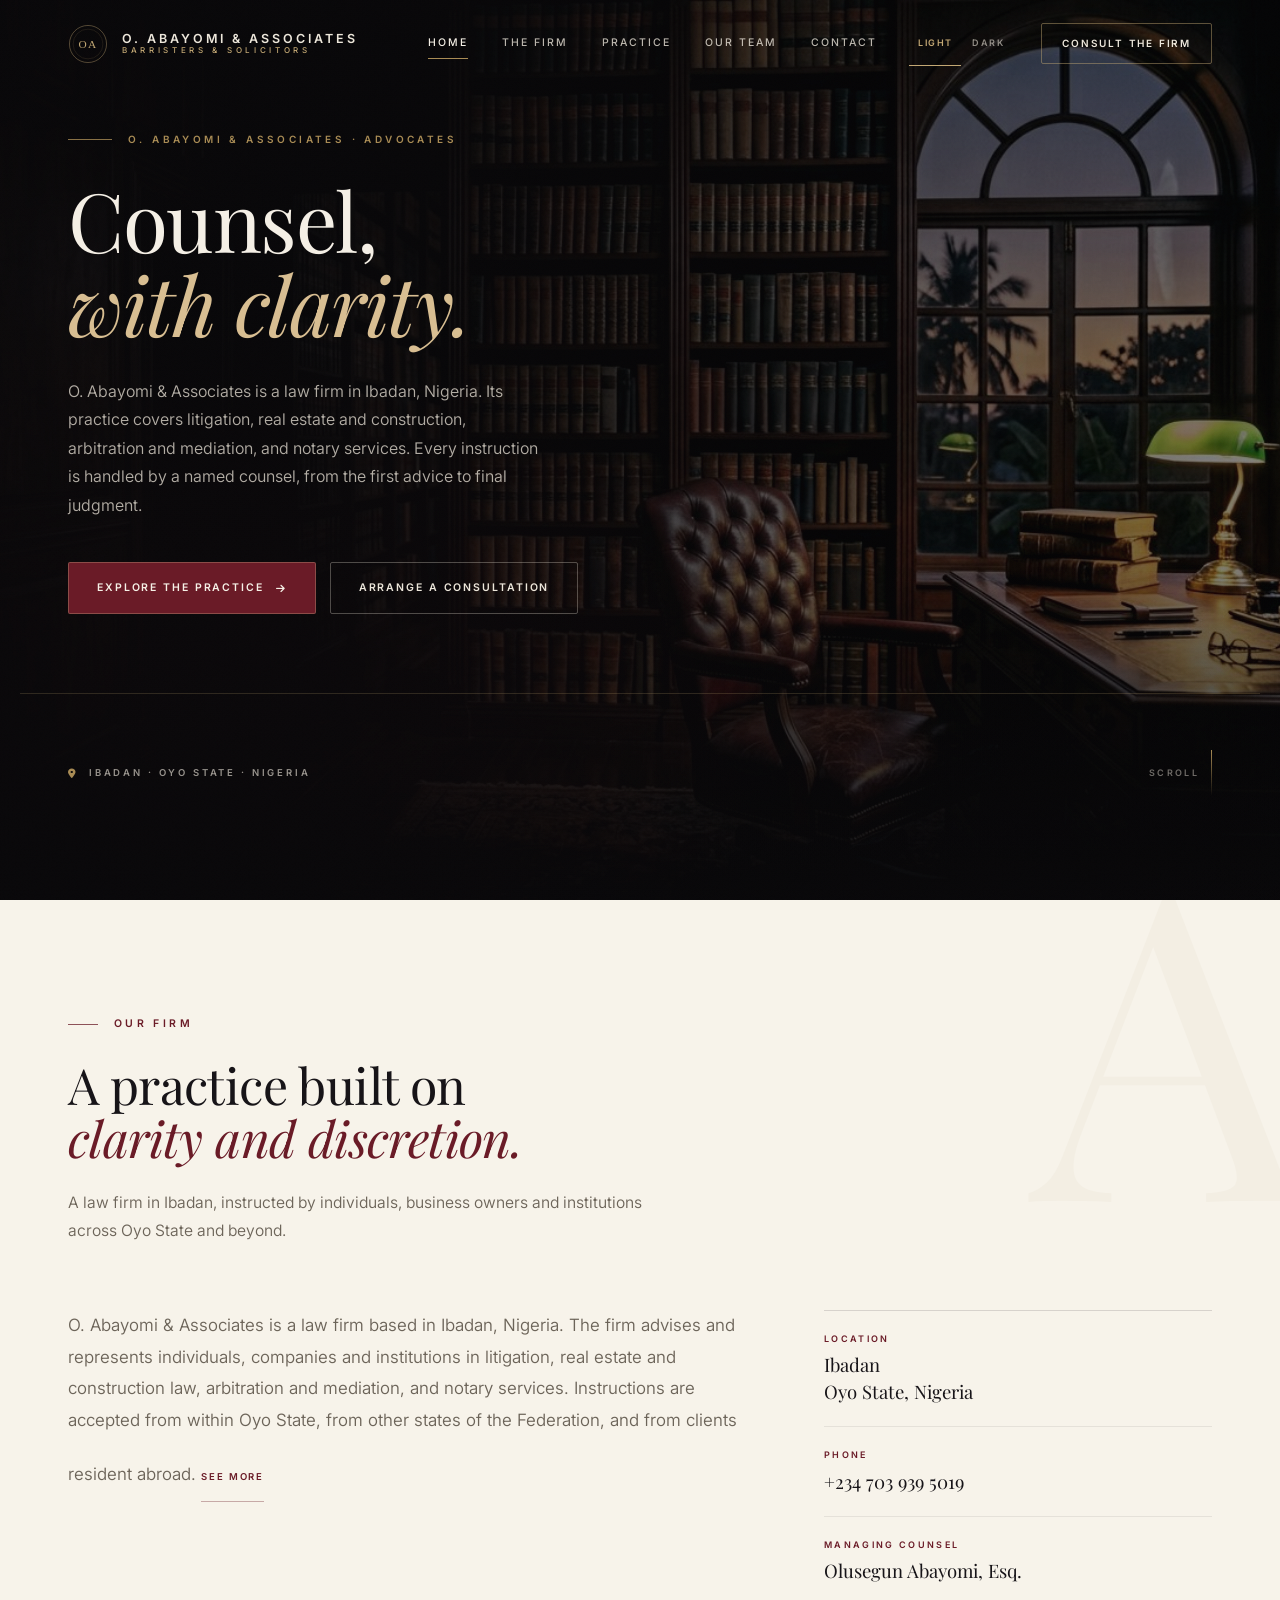
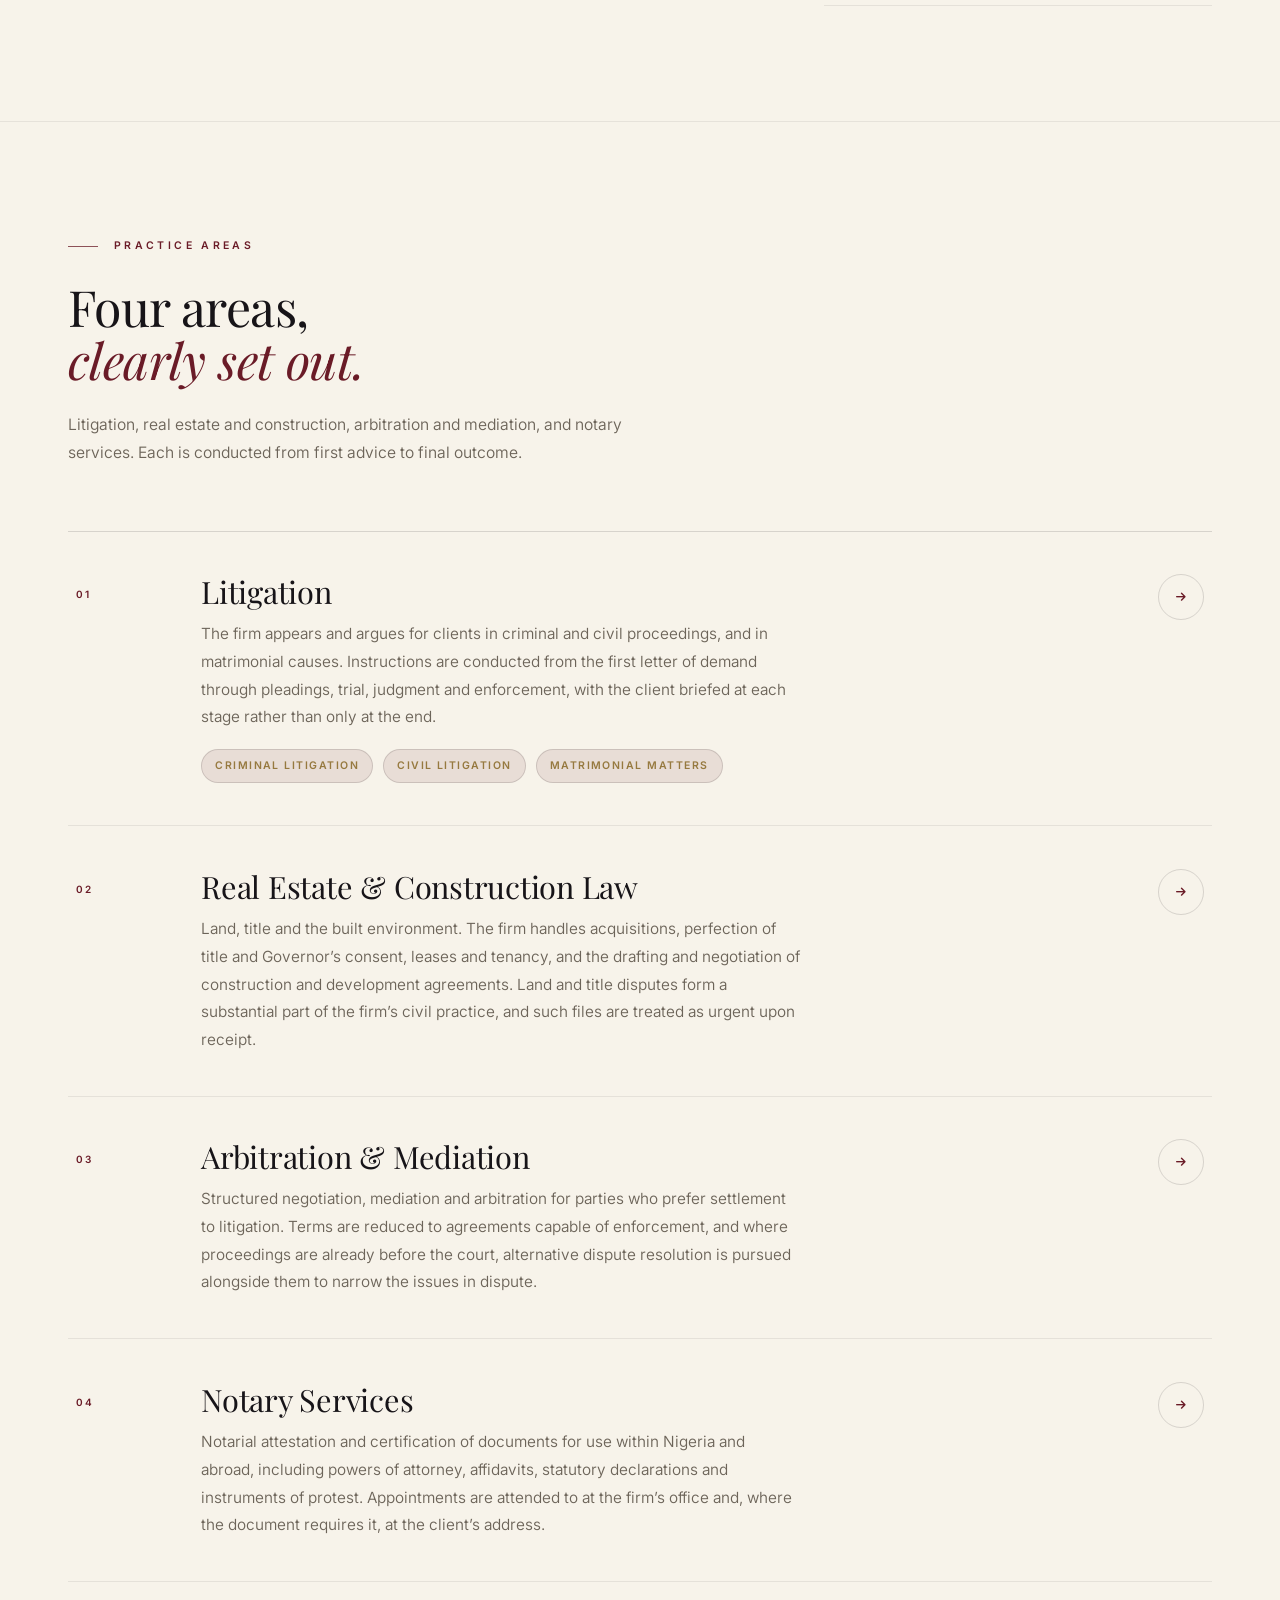
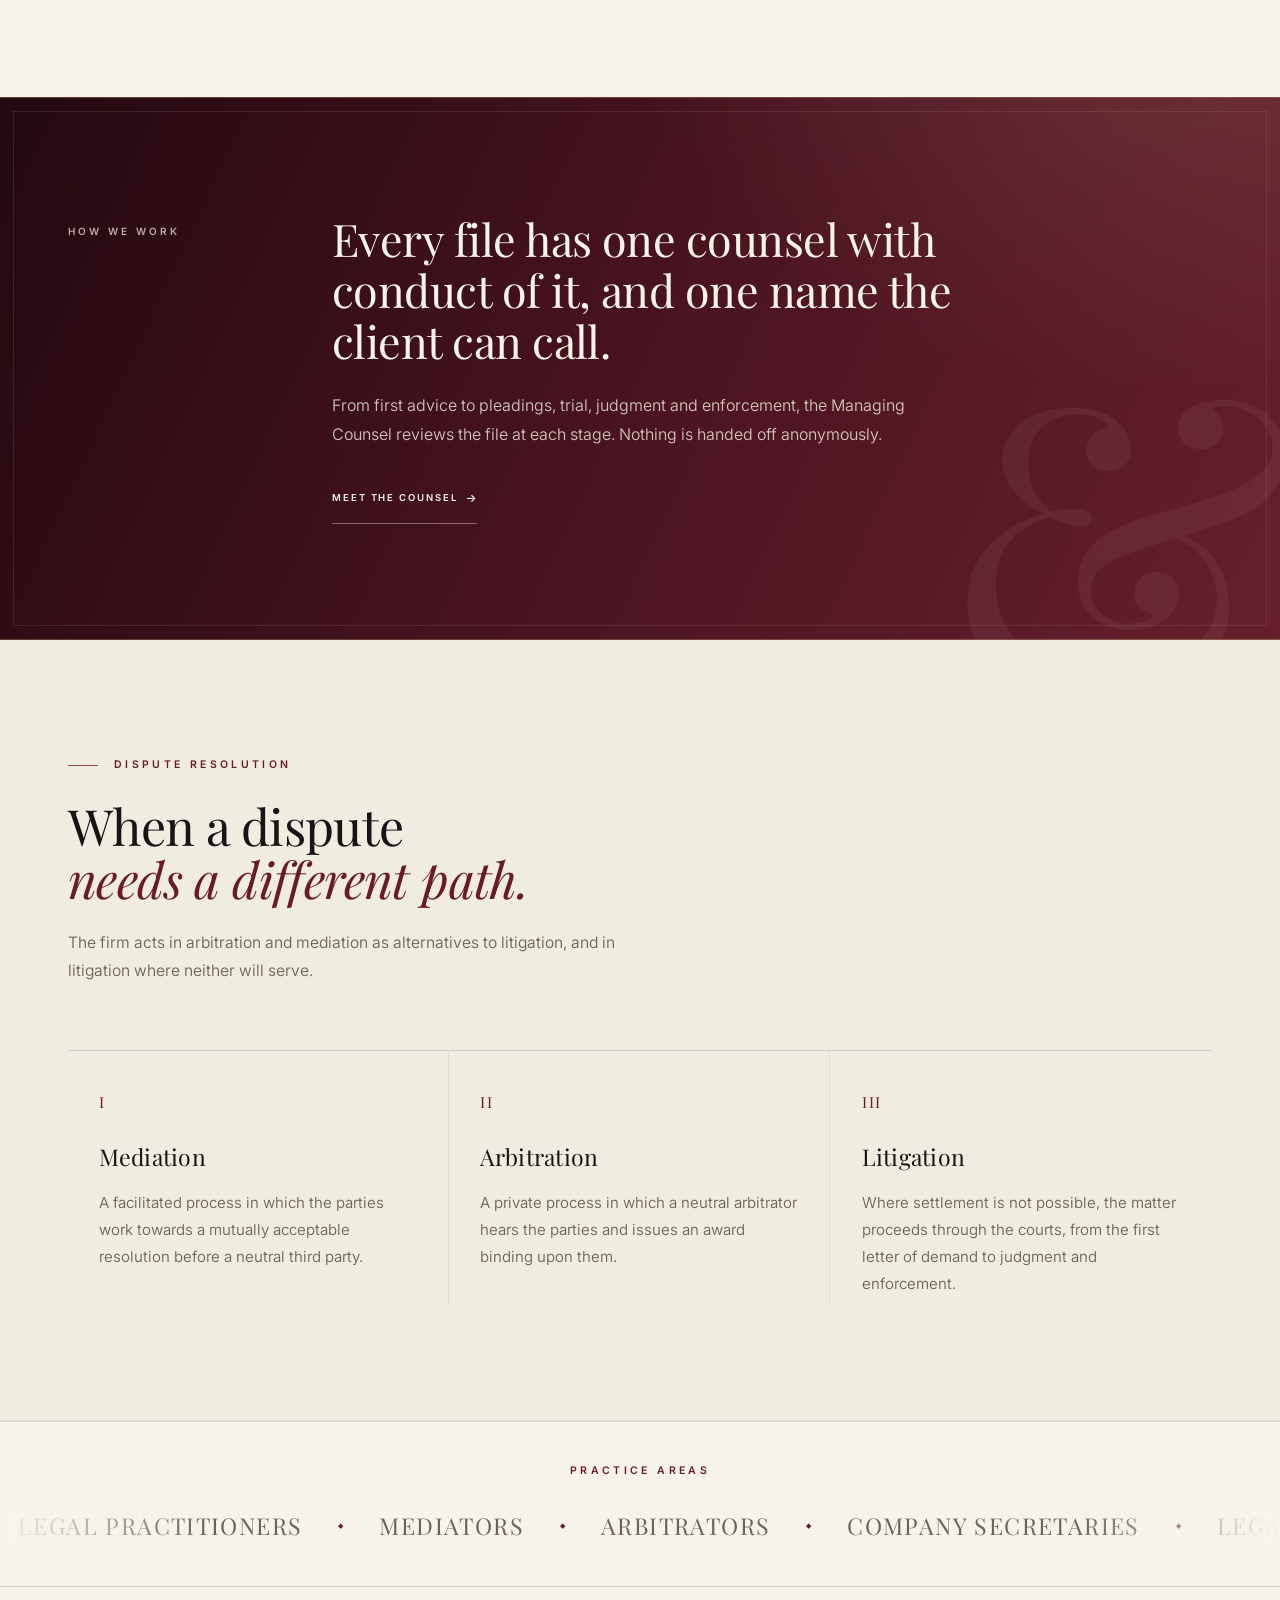
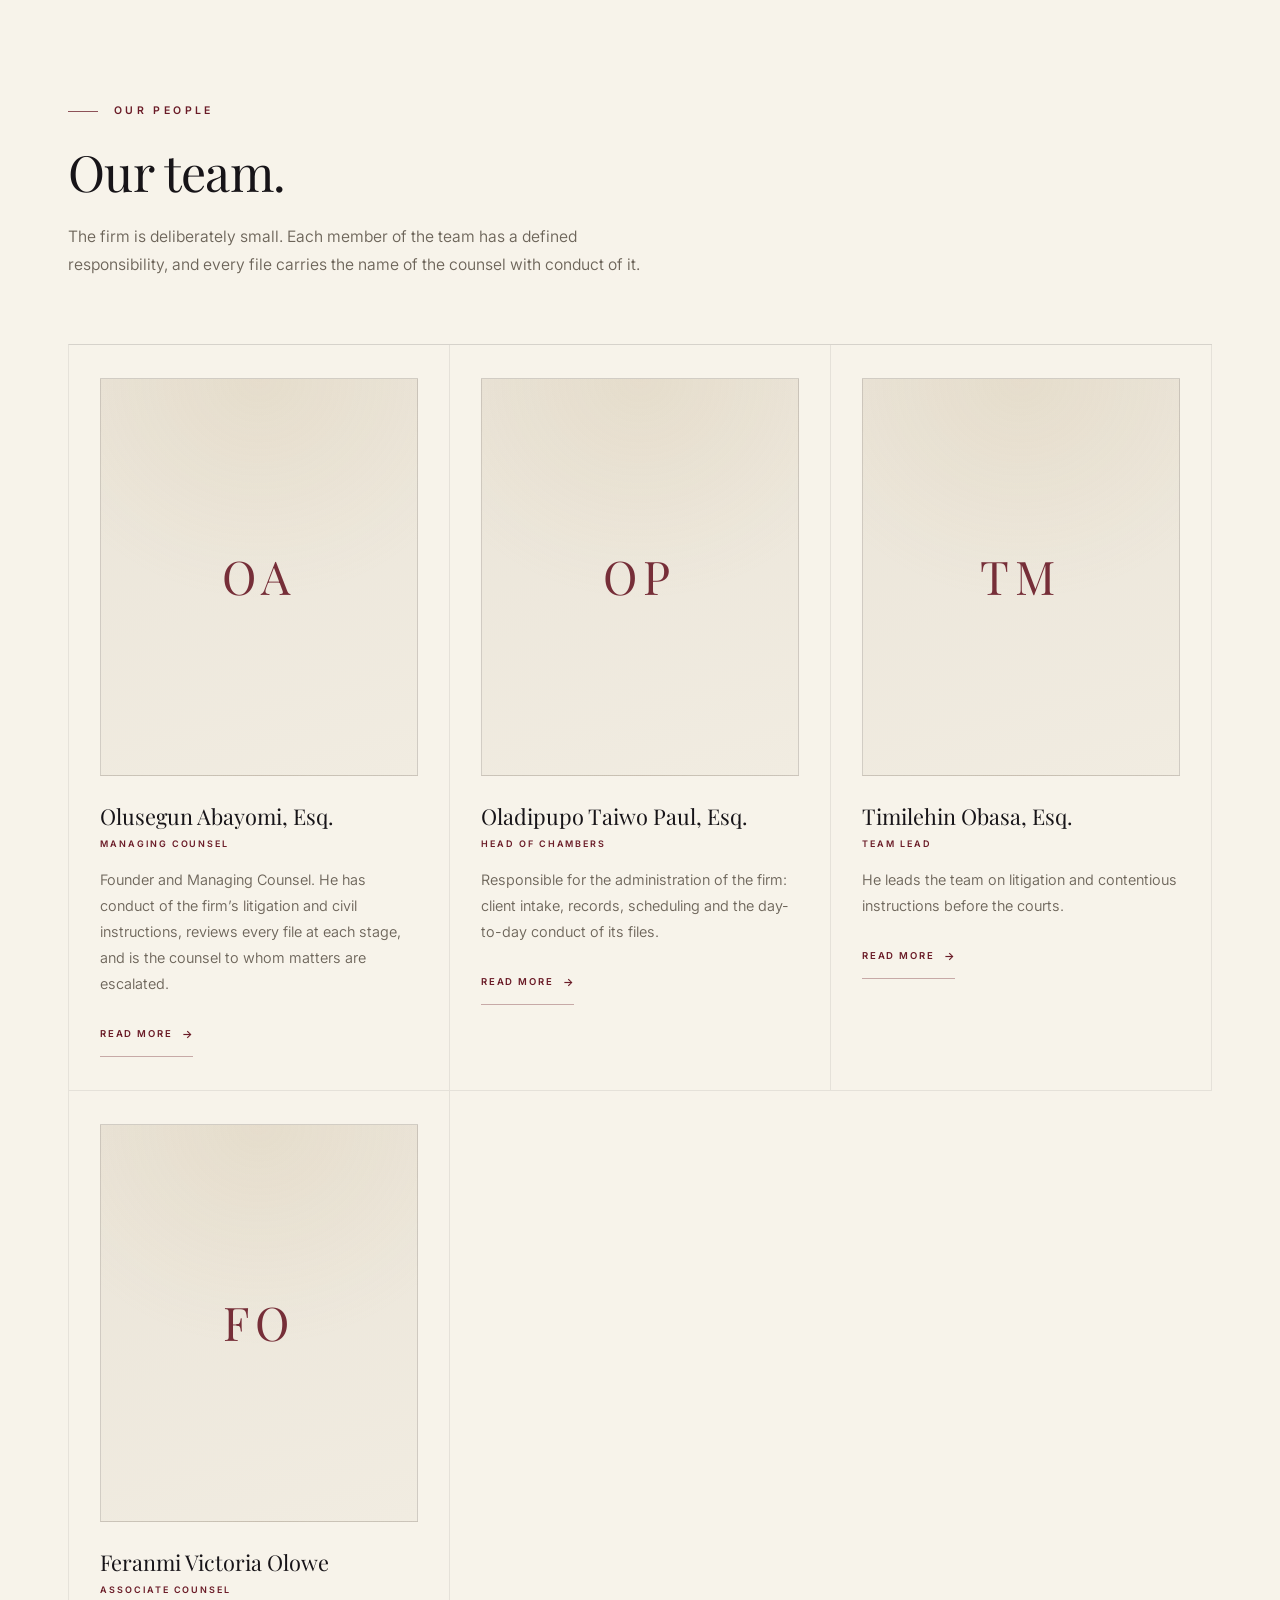
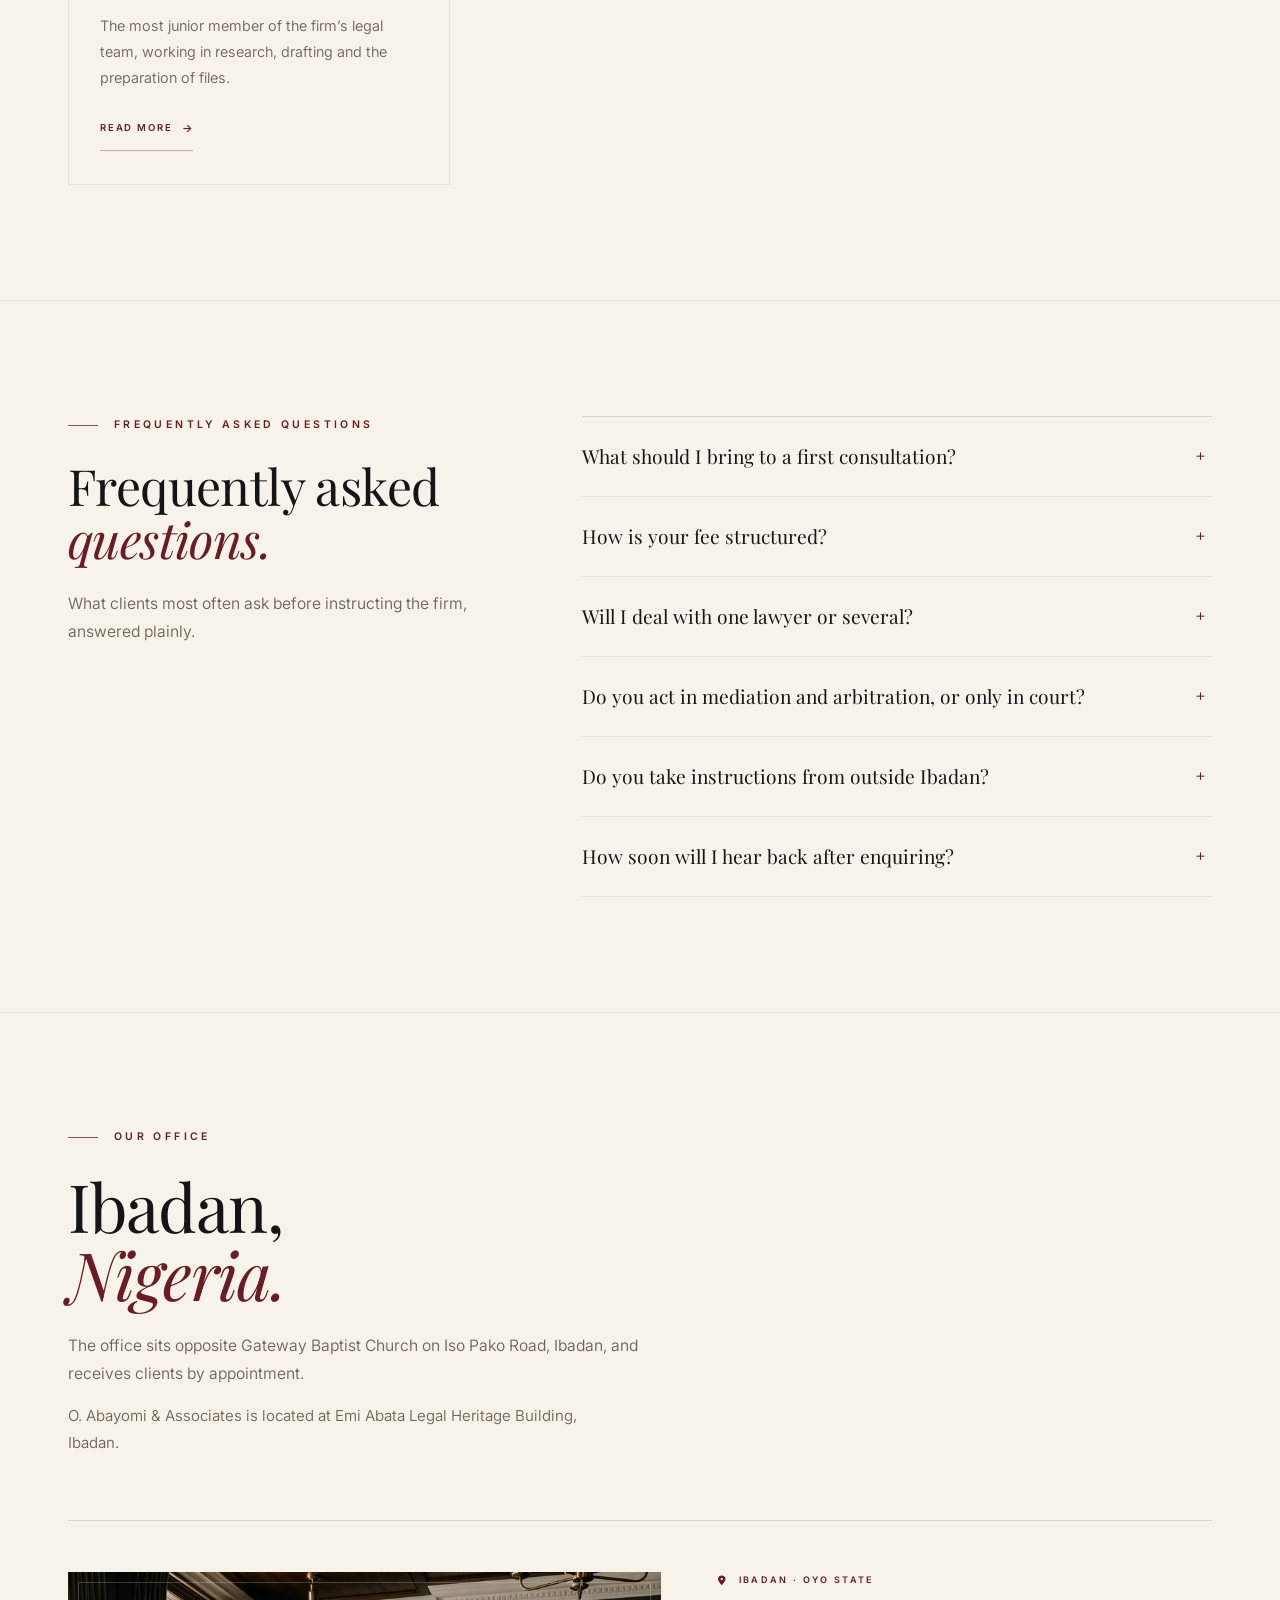
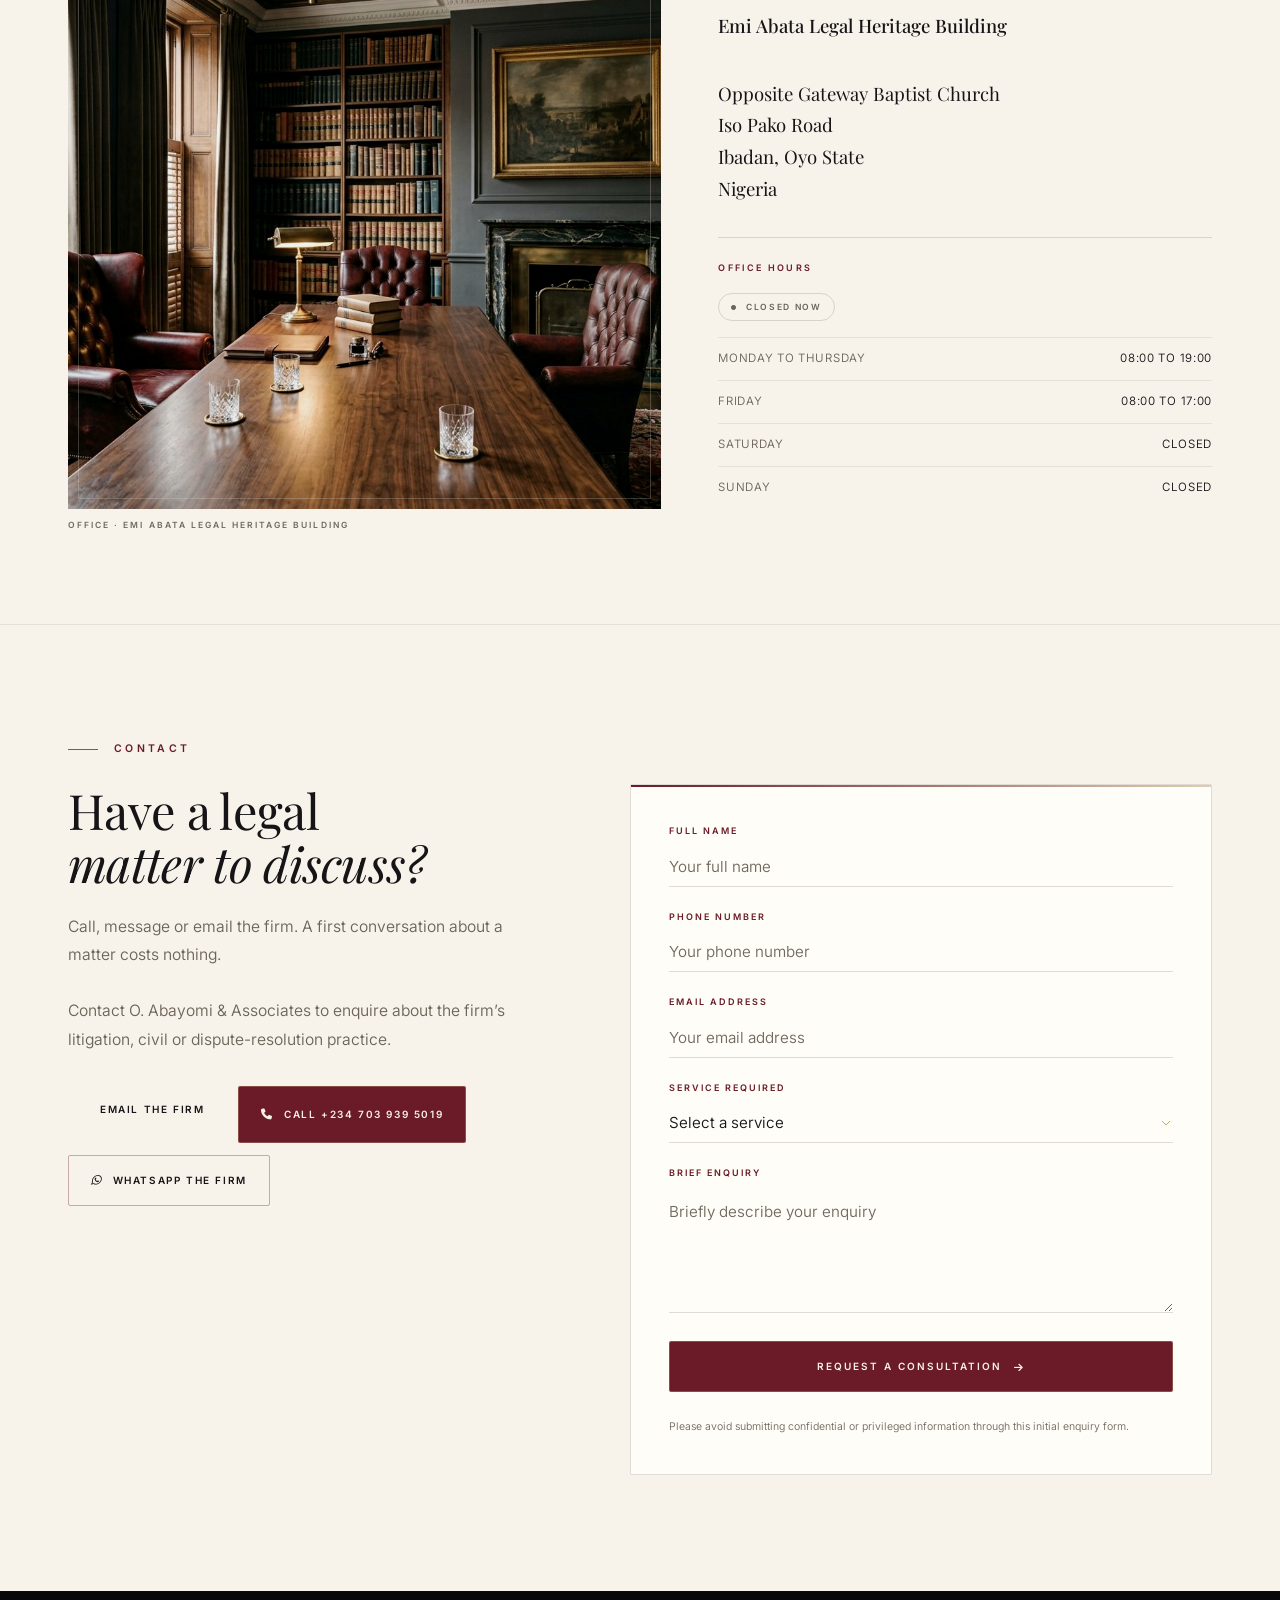
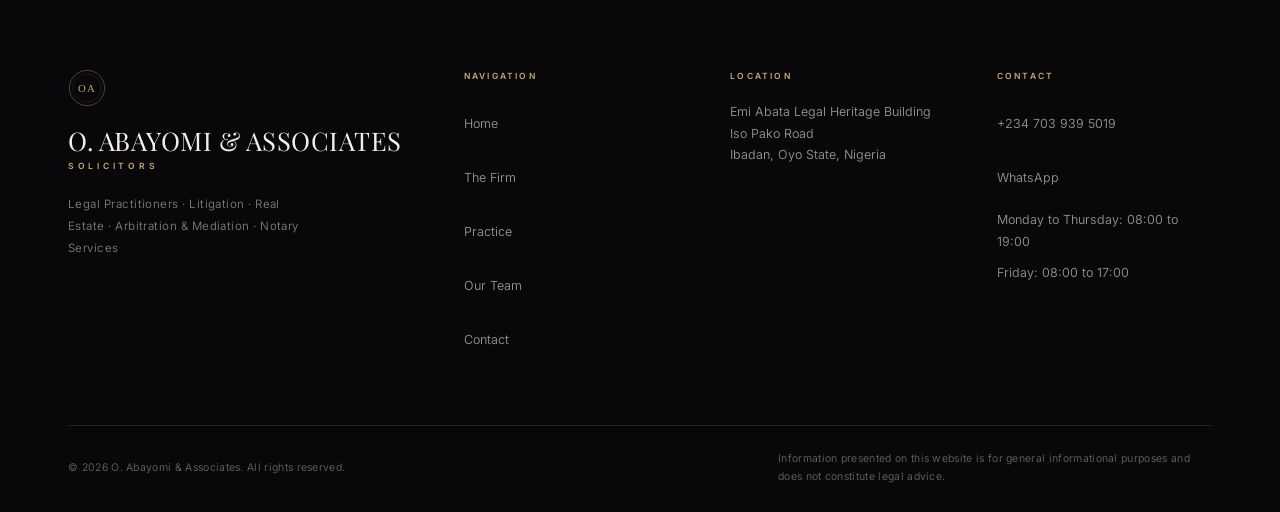
==== commit 3d057b5f: "Rebuild Practice Areas: Litigation (criminal, civil, matrimonial), Real Estate & Construction, Arbit" ====
--- a/index.html
+++ b/index.html
@@ -4,9 +4,9 @@
     <meta charset="UTF-8">
     <meta name="viewport" content="width=device-width, initial-scale=1.0">
     <title>O. Abayomi & Associates | Law Firm in Ibadan, Nigeria</title>
-    <meta name="description" content="O. Abayomi & Associates is a law firm in Ibadan, Nigeria, instructed in litigation, civil matters, and mediation and alternative dispute resolution.">
+    <meta name="description" content="O. Abayomi & Associates is a law firm in Ibadan, Nigeria, instructed in litigation, real estate and construction law, arbitration and mediation, and notary services.">
     <meta property="og:title" content="O. Abayomi & Associates | Law Firm in Ibadan, Nigeria">
-    <meta property="og:description" content="A law firm in Ibadan, Nigeria, instructed in litigation, civil matters, and mediation and alternative dispute resolution.">
+    <meta property="og:description" content="A law firm in Ibadan, Nigeria, instructed in litigation, real estate and construction law, arbitration and mediation, and notary services.">
     <meta property="og:type" content="website">
     <meta property="og:image" content="https://john00-hub.github.io/abayomi-preview/img/hero.jpg">
     <meta property="og:url" content="https://john00-hub.github.io/abayomi-preview/">
@@ -744,6 +744,20 @@
       background:var(--wine);border-color:var(--wine);color:#F6F1E7;
       transform:translateX(4px);
     }
+    .practice-sub{
+      list-style:none;margin:18px 0 0;padding:0;
+      display:flex;flex-wrap:wrap;gap:8px 10px;
+    }
+    .practice-sub li{
+      font-family:var(--font-sans);
+      font-size:10.5px;font-weight:600;letter-spacing:.14em;text-transform:uppercase;
+      color:var(--brass-hi);
+      border:1px solid var(--line);
+      padding:7px 13px;border-radius:999px;
+      background:rgba(110,31,43,.10);
+      transition:border-color .4s, background .4s;
+    }
+    .practice-row:hover .practice-sub li{border-color:rgba(196,160,106,.42);background:rgba(110,31,43,.20)}
     @media (max-width:680px){
       .practice-row{
         grid-template-columns:minmax(0,1fr);
@@ -1492,7 +1506,7 @@
                     Counsel,<br><em>with clarity.</em>
                 </h1>
                 <p class="hero-copy reveal visible">
-                    O. Abayomi &amp; Associates is a law firm in Ibadan, Nigeria. Its practice covers litigation, civil matters, and mediation and alternative dispute resolution. Every instruction is handled by a named counsel, from the first advice to final judgment.
+                    O. Abayomi &amp; Associates is a law firm in Ibadan, Nigeria. Its practice covers litigation, real estate and construction, arbitration and mediation, and notary services. Every instruction is handled by a named counsel, from the first advice to final judgment.
                 </p>
                 <div class="hero-buttons reveal visible">
                     <a href="#practice" class="btn-primary">
@@ -1526,8 +1540,8 @@
             <div class="firm-grid">
                 <div class="firm-copy reveal">
                     <p>
-                        O. Abayomi &amp; Associates is a law firm based in Ibadan, Nigeria. The firm advises and represents individuals, companies and institutions in litigation, civil matters, and mediation and alternative dispute resolution. Instructions are accepted from within Oyo State, from other states of the Federation, and from clients resident abroad.
-                        <span class="see-more-body" id="firmMore">The firm handles litigation and civil claims, and structured dispute resolution through mediation and arbitration. Every instruction is carried by a named counsel, with the Managing Counsel reviewing the file at each stage. The firm appears in courts within Oyo State and elsewhere in Nigeria where instructed.</span>
+                        O. Abayomi &amp; Associates is a law firm based in Ibadan, Nigeria. The firm advises and represents individuals, companies and institutions in litigation, real estate and construction law, arbitration and mediation, and notary services. Instructions are accepted from within Oyo State, from other states of the Federation, and from clients resident abroad.
+                        <span class="see-more-body" id="firmMore">The firm handles criminal and civil litigation, matrimonial causes, land and title work, construction agreements, arbitration and mediation, and notarial attestation. Every instruction is carried by a named counsel, with the Managing Counsel reviewing the file at each stage. The firm appears in courts within Oyo State and elsewhere in Nigeria where instructed.</span>
                         <a href="#" class="see-more" data-target="firmMore" aria-expanded="false">See more</a>
                     </p>
                     <div class="firm-divider" aria-hidden="true"></div>
@@ -1555,43 +1569,63 @@
         <div class="container">
             <div class="practice-header">
                 <p class="section-label reveal">PRACTICE AREAS</p>
-                <h2 class="section-title reveal">Three core areas,<br><em>clearly set out.</em></h2>
-                    <p class="section-subtitle reveal">Litigation, civil matters, and mediation and ADR. Each is conducted from first advice to final outcome.</p>
+                <h2 class="section-title reveal">Four areas,<br><em>clearly set out.</em></h2>
+                    <p class="section-subtitle reveal">Litigation, real estate and construction, arbitration and mediation, and notary services. Each is conducted from first advice to final outcome.</p>
             </div>
             <div class="practice-list">
                 <div class="practice-row reveal" role="listitem">
                     <span class="practice-number">01</span>
                     <div class="practice-info">
                         <h3 class="practice-title">Litigation</h3>
-                        <p class="practice-description">The firm appears and argues for clients in civil proceedings before the High Court and on appeal. Instructions are conducted from the first letter of demand through pleadings, trial, judgment and enforcement, with the client briefed at each stage rather than only at the end.</p>
+                        <p class="practice-description">
+                            The firm appears and argues for clients in criminal and civil proceedings, and in matrimonial causes. Instructions are conducted from the first letter of demand through pleadings, trial, judgment and enforcement, with the client briefed at each stage rather than only at the end.
+                        </p>
+                        <ul class="practice-sub">
+                            <li>Criminal litigation</li>
+                            <li>Civil litigation</li>
+                            <li>Matrimonial matters</li>
+                        </ul>
                     </div>
                     <a class="practice-arrow" href="#contact" aria-label="Enquire about Litigation"><i class="fa-solid fa-arrow-right" aria-hidden="true"></i></a>
                 </div>
+
                 <div class="practice-row reveal" role="listitem">
                     <span class="practice-number">02</span>
                     <div class="practice-info">
-                        <h3 class="practice-title">Civil Matters</h3>
-                        <p class="practice-description">Claims founded on contract, land and property, debt and tenancy. Land and title disputes form a substantial part of the firm&rsquo;s civil practice, and such files are treated as urgent upon receipt.</p>
+                        <h3 class="practice-title">Real Estate &amp; Construction Law</h3>
+                        <p class="practice-description">
+                            Land, title and the built environment. The firm handles acquisitions, perfection of title and Governor&rsquo;s consent, leases and tenancy, and the drafting and negotiation of construction and development agreements. Land and title disputes form a substantial part of the firm&rsquo;s civil practice, and such files are treated as urgent upon receipt.
+                        </p>
                     </div>
-                    <a class="practice-arrow" href="#contact" aria-label="Enquire about Civil Matters"><i class="fa-solid fa-arrow-right" aria-hidden="true"></i></a>
+                    <a class="practice-arrow" href="#contact" aria-label="Enquire about Real Estate and Construction Law"><i class="fa-solid fa-arrow-right" aria-hidden="true"></i></a>
                 </div>
-                
-                
-                
+
                 <div class="practice-row reveal" role="listitem">
                     <span class="practice-number">03</span>
                     <div class="practice-info">
-                        <h3 class="practice-title">Mediation & ADR</h3>
-                        <p class="practice-description">Structured negotiation and mediation for parties who prefer settlement to litigation. Terms are reduced to agreements capable of enforcement, and where proceedings are already before the court, ADR is pursued alongside them to narrow the issues in dispute.</p>
+                        <h3 class="practice-title">Arbitration &amp; Mediation</h3>
+                        <p class="practice-description">
+                            Structured negotiation, mediation and arbitration for parties who prefer settlement to litigation. Terms are reduced to agreements capable of enforcement, and where proceedings are already before the court, alternative dispute resolution is pursued alongside them to narrow the issues in dispute.
+                        </p>
                     </div>
-                    <a class="practice-arrow" href="#contact" aria-label="Enquire about Mediation and ADR"><i class="fa-solid fa-arrow-right" aria-hidden="true"></i></a>
+                    <a class="practice-arrow" href="#contact" aria-label="Enquire about Arbitration and Mediation"><i class="fa-solid fa-arrow-right" aria-hidden="true"></i></a>
                 </div>
+
+                <div class="practice-row reveal" role="listitem">
+                    <span class="practice-number">04</span>
+                    <div class="practice-info">
+                        <h3 class="practice-title">Notary Services</h3>
+                        <p class="practice-description">
+                            Notarial attestation and certification of documents for use within Nigeria and abroad, including powers of attorney, affidavits, statutory declarations and instruments of protest. Appointments are attended to at the firm&rsquo;s office and, where the document requires it, at the client&rsquo;s address.
+                        </p>
+                    </div>
+                    <a class="practice-arrow" href="#contact" aria-label="Enquire about Notary Services"><i class="fa-solid fa-arrow-right" aria-hidden="true"></i></a>
                 </div>
             </div>
+        </div>
     </section>
 
-
-    <!-- ============ HOW WE WORK (COBALT STATEMENT) ============ -->
+<!-- ============ HOW WE WORK (COBALT STATEMENT) ============ -->
     <section class="statement" aria-label="How the firm works">
         <span class="statement-mark" aria-hidden="true">&amp;</span>
         <div class="container">
@@ -1610,7 +1644,7 @@
             <div class="dispute-header">
                 <p class="section-label reveal">Dispute resolution</p>
                 <h2 class="section-title reveal">When a dispute<br><em>needs a different path.</em></h2>
-                <p class="section-subtitle reveal">The firm acts in mediation and arbitration as alternatives to litigation, and in litigation where neither will serve.</p>
+                <p class="section-subtitle reveal">The firm acts in arbitration and mediation as alternatives to litigation, and in litigation where neither will serve.</p>
             </div>
             <div class="dispute-panels">
                 <div class="dispute-panel reveal" role="article">
@@ -1672,8 +1706,8 @@
                     <p class="team-bio">Founder and Managing Counsel. He has conduct of the firm&rsquo;s litigation and civil instructions, reviews every file at each stage, and is the counsel to whom matters are escalated.</p>
                     <button class="team-more" type="button" aria-expanded="false">Read More</button>
                     <div class="team-extra" hidden>
-                        <p>Olusegun Abayomi is the founder and Managing Counsel of the firm. He appears before the superior courts and advises on civil claims, land and title, and commercial disputes.</p>
-                        <p>He leads the firm&rsquo;s mediation and alternative dispute resolution practice, and takes the first meeting with each new client personally.</p>
+                        <p>Olusegun Abayomi is the founder and Managing Counsel of the firm. He appears before the superior courts and advises on criminal and civil claims, land and title, matrimonial causes and commercial disputes.</p>
+                        <p>He leads the firm&rsquo;s arbitration and mediation practice, and takes the first meeting with each new client personally.</p>
                     </div>
                 </article>
 
@@ -1692,7 +1726,7 @@
                     <div class="team-portrait" aria-hidden="true"><span>TM</span></div>
                     <h3 class="team-name">Timilehin Obasa, Esq.</h3>
                     <p class="team-role">Team Lead</p>
-                    <p class="team-bio">He leads the team on litigation, civil matters and contentious instructions before the courts.</p>
+                    <p class="team-bio">He leads the team on litigation and contentious instructions before the courts.</p>
                     <button class="team-more" type="button" aria-expanded="false">Read More</button>
                     <div class="team-extra" hidden>
                         <p>Timilehin Obasa works with the Managing Counsel on trial preparation and appearances, and coordinates the firm&rsquo;s litigation diary.</p>
@@ -1738,7 +1772,7 @@
                 </details>
                 <details class="faq-item reveal">
                     <summary>Do you act in mediation and arbitration, or only in court?</summary>
-                    <p>Both. The firm appears in the superior courts, and also acts for clients in mediation and arbitration. In many commercial and land disputes the quickest and least expensive route to a resolution is a negotiated one, and we will tell you plainly when a matter is better settled than tried.</p>
+                    <p>Both. The firm appears in the superior courts in criminal, civil and matrimonial causes, and also acts for clients in arbitration and mediation. In many commercial and land disputes the quickest and least expensive route to a resolution is a negotiated one, and we will tell you plainly when a matter is better settled than tried.</p>
                 </details>
                 <details class="faq-item reveal">
                     <summary>Do you take instructions from outside Ibadan?</summary>
@@ -1847,8 +1881,9 @@
                             <select class="form-select" id="service" name="service" required aria-required="true">
                             <option value="" disabled selected>Select a service</option>
                             <option value="Litigation">Litigation</option>
-                            <option value="Civil Matters">Civil Matters</option>
-                            <option value="Mediation & ADR">Mediation &amp; ADR</option>
+                            <option value="Real Estate & Construction Law">Real Estate &amp; Construction Law</option>
+                            <option value="Arbitration & Mediation">Arbitration &amp; Mediation</option>
+                            <option value="Notary Services">Notary Services</option>
                             <option value="Other">Other</option>
                         </select>
                             <span class="form-error" aria-live="polite">Please select a service.</span>
@@ -1889,7 +1924,7 @@
                     </svg>
                     <span class="footer-logo-main">O. ABAYOMI &amp; ASSOCIATES</span>
                     <span class="footer-logo-sub">SOLICITORS</span>
-                    <p class="footer-tagline">Legal Practitioners &middot; Litigation &middot; Civil Matters &middot; Mediation &amp; ADR</p>
+                    <p class="footer-tagline">Legal Practitioners &middot; Litigation &middot; Real Estate &middot; Arbitration &amp; Mediation &middot; Notary Services</p>
                 </div>
                 <div class="footer-col">
                     <h3 class="footer-col-title">NAVIGATION</h3>
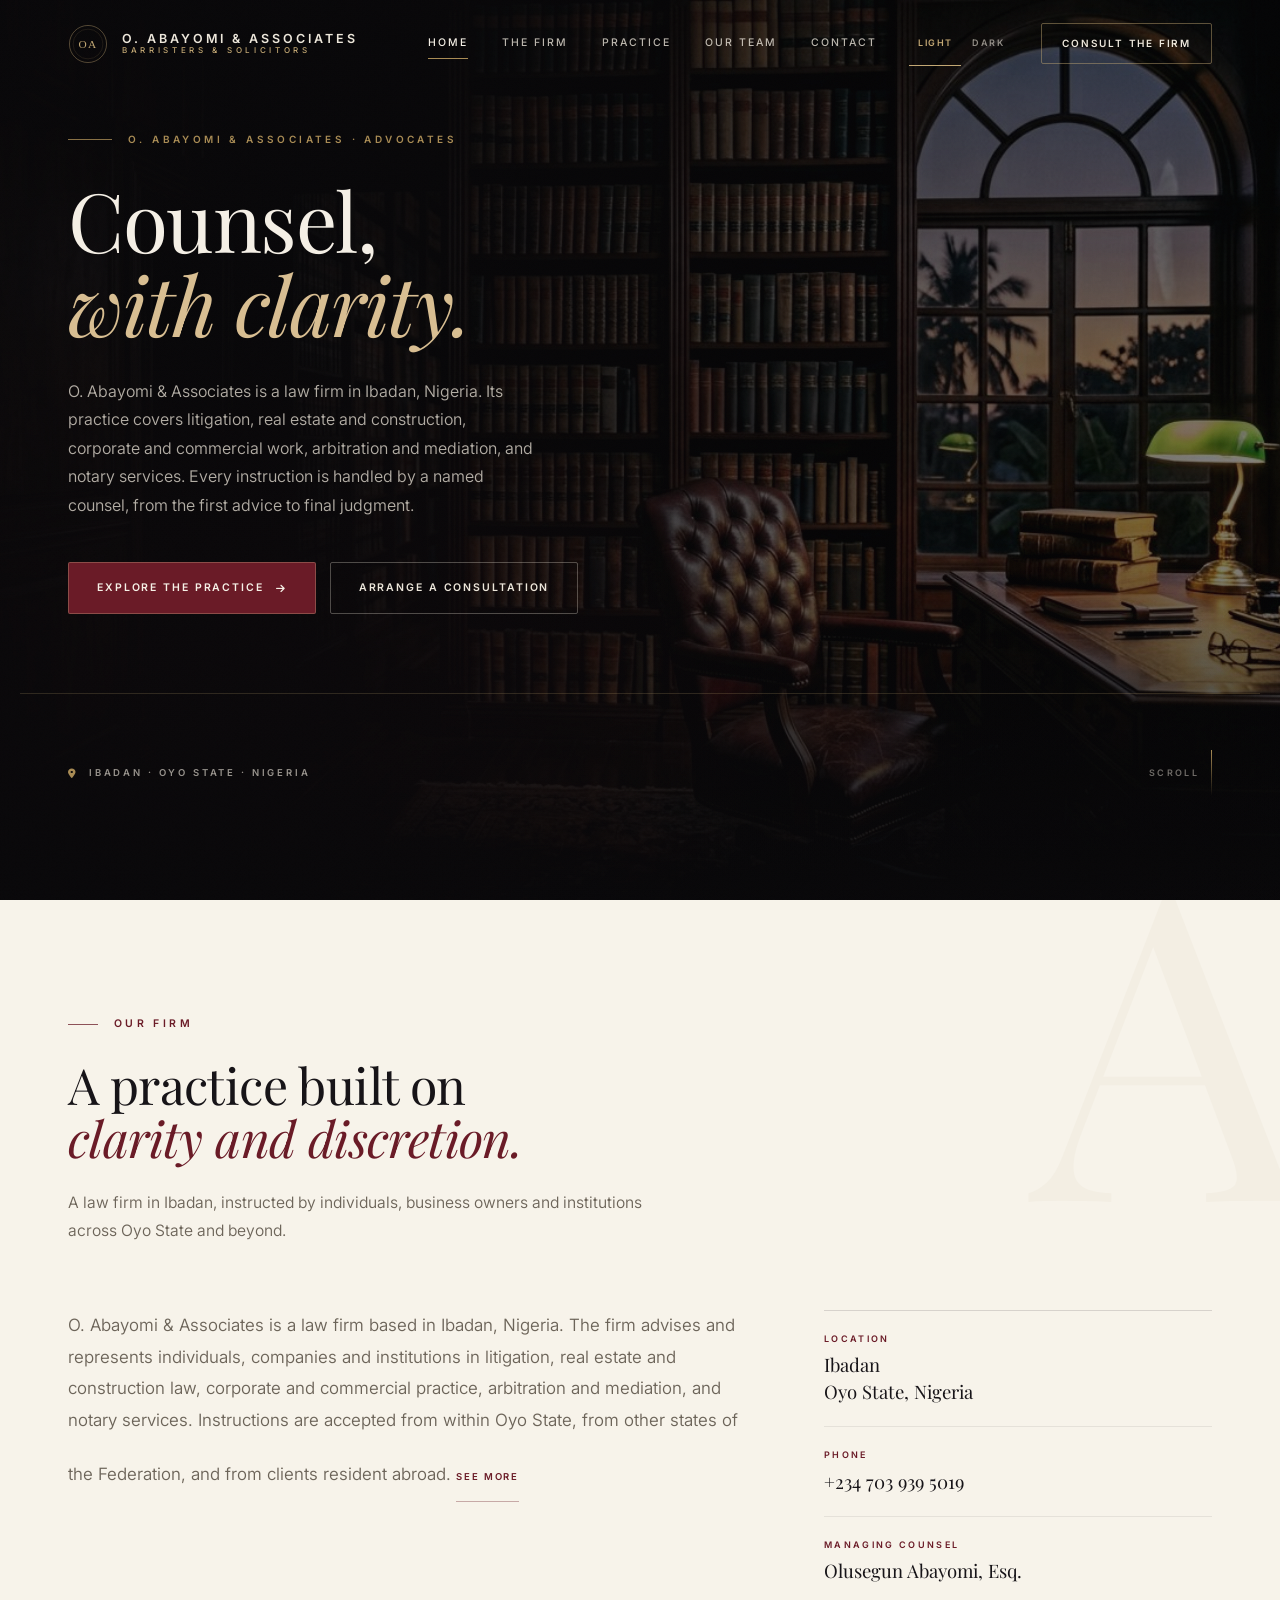
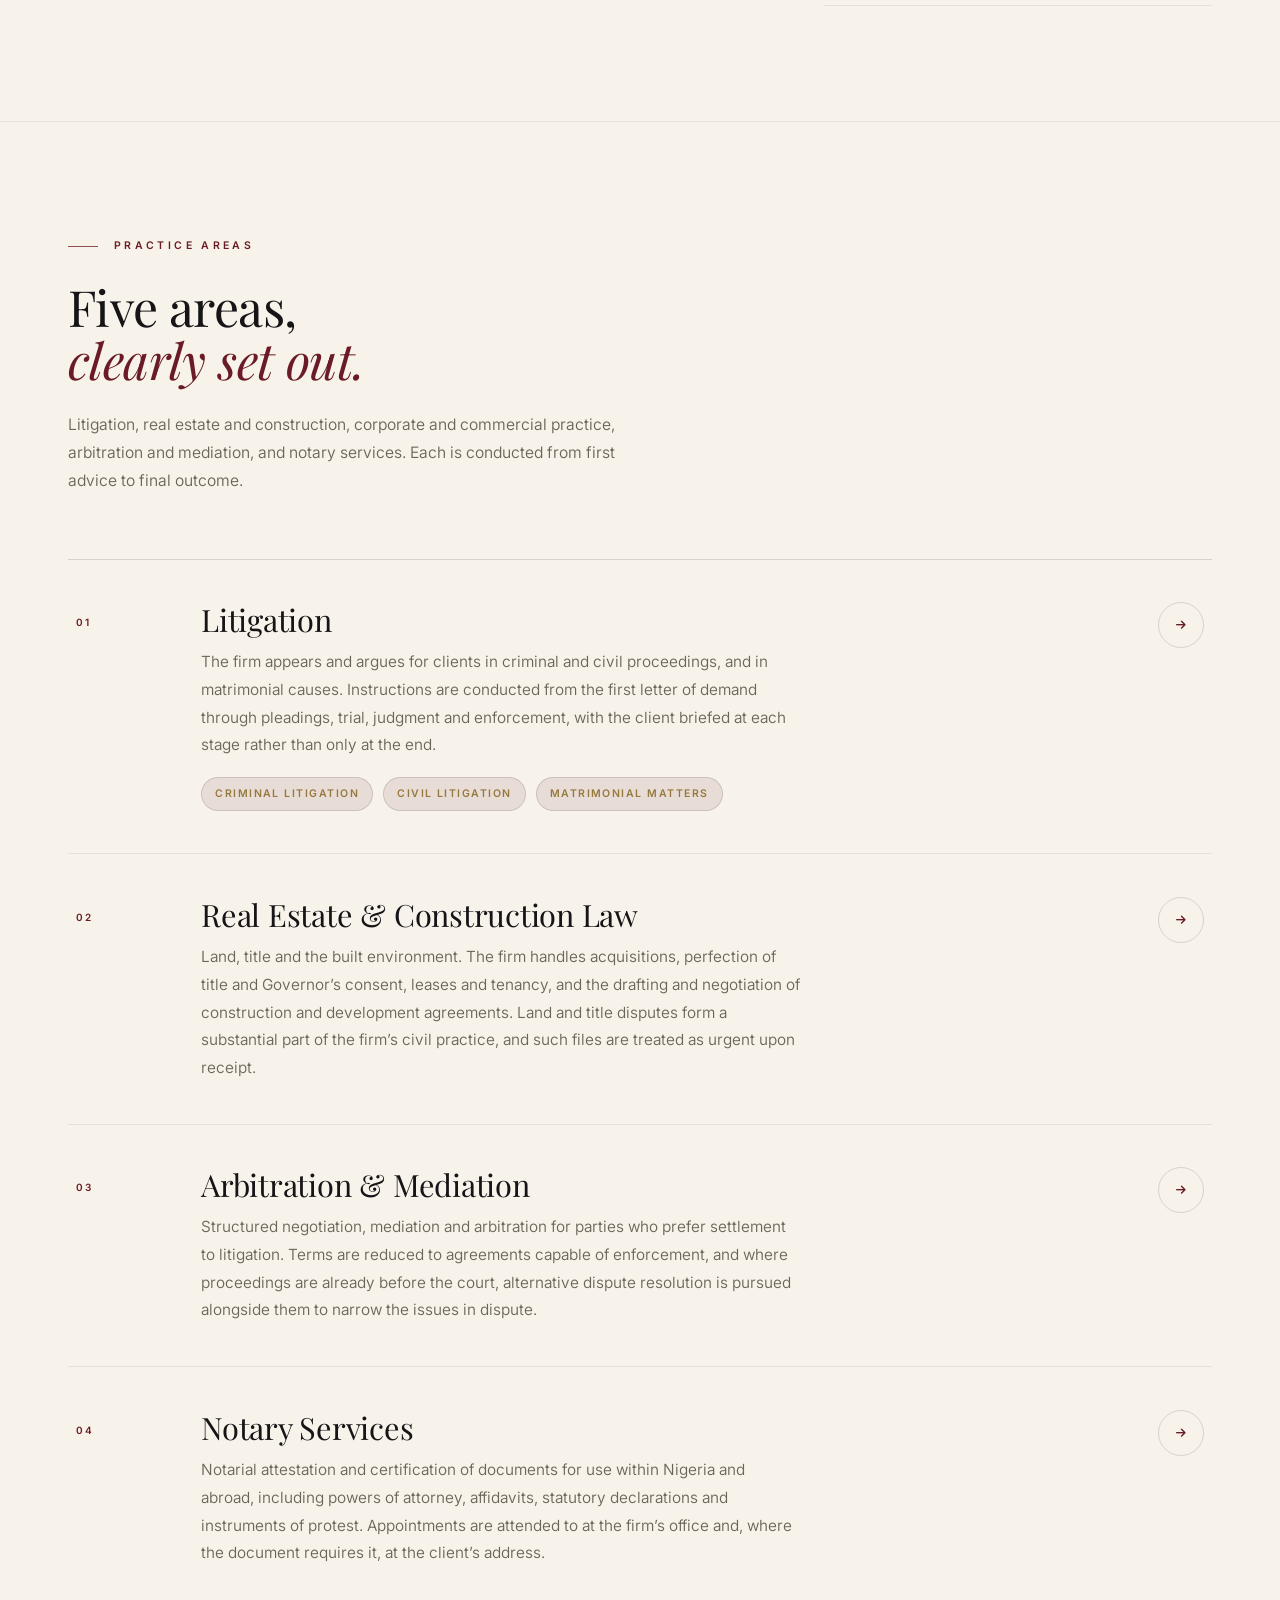
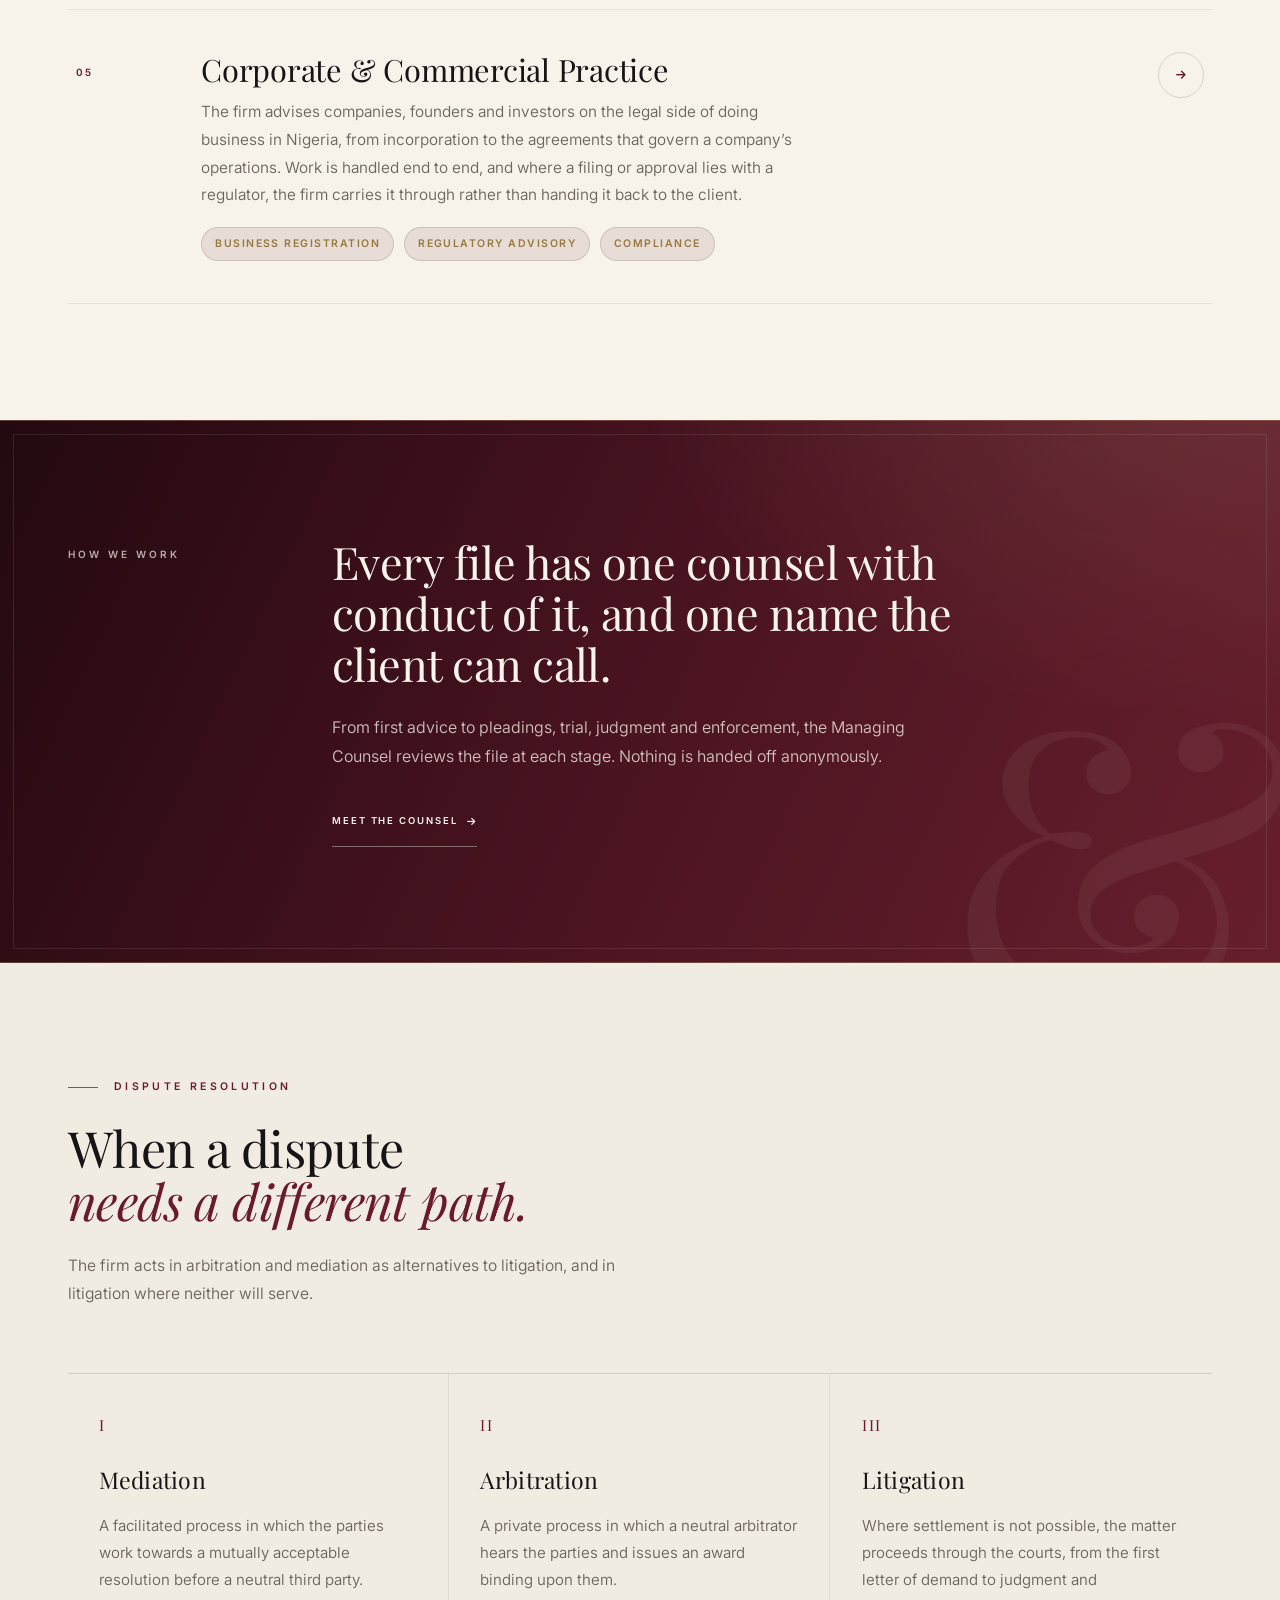
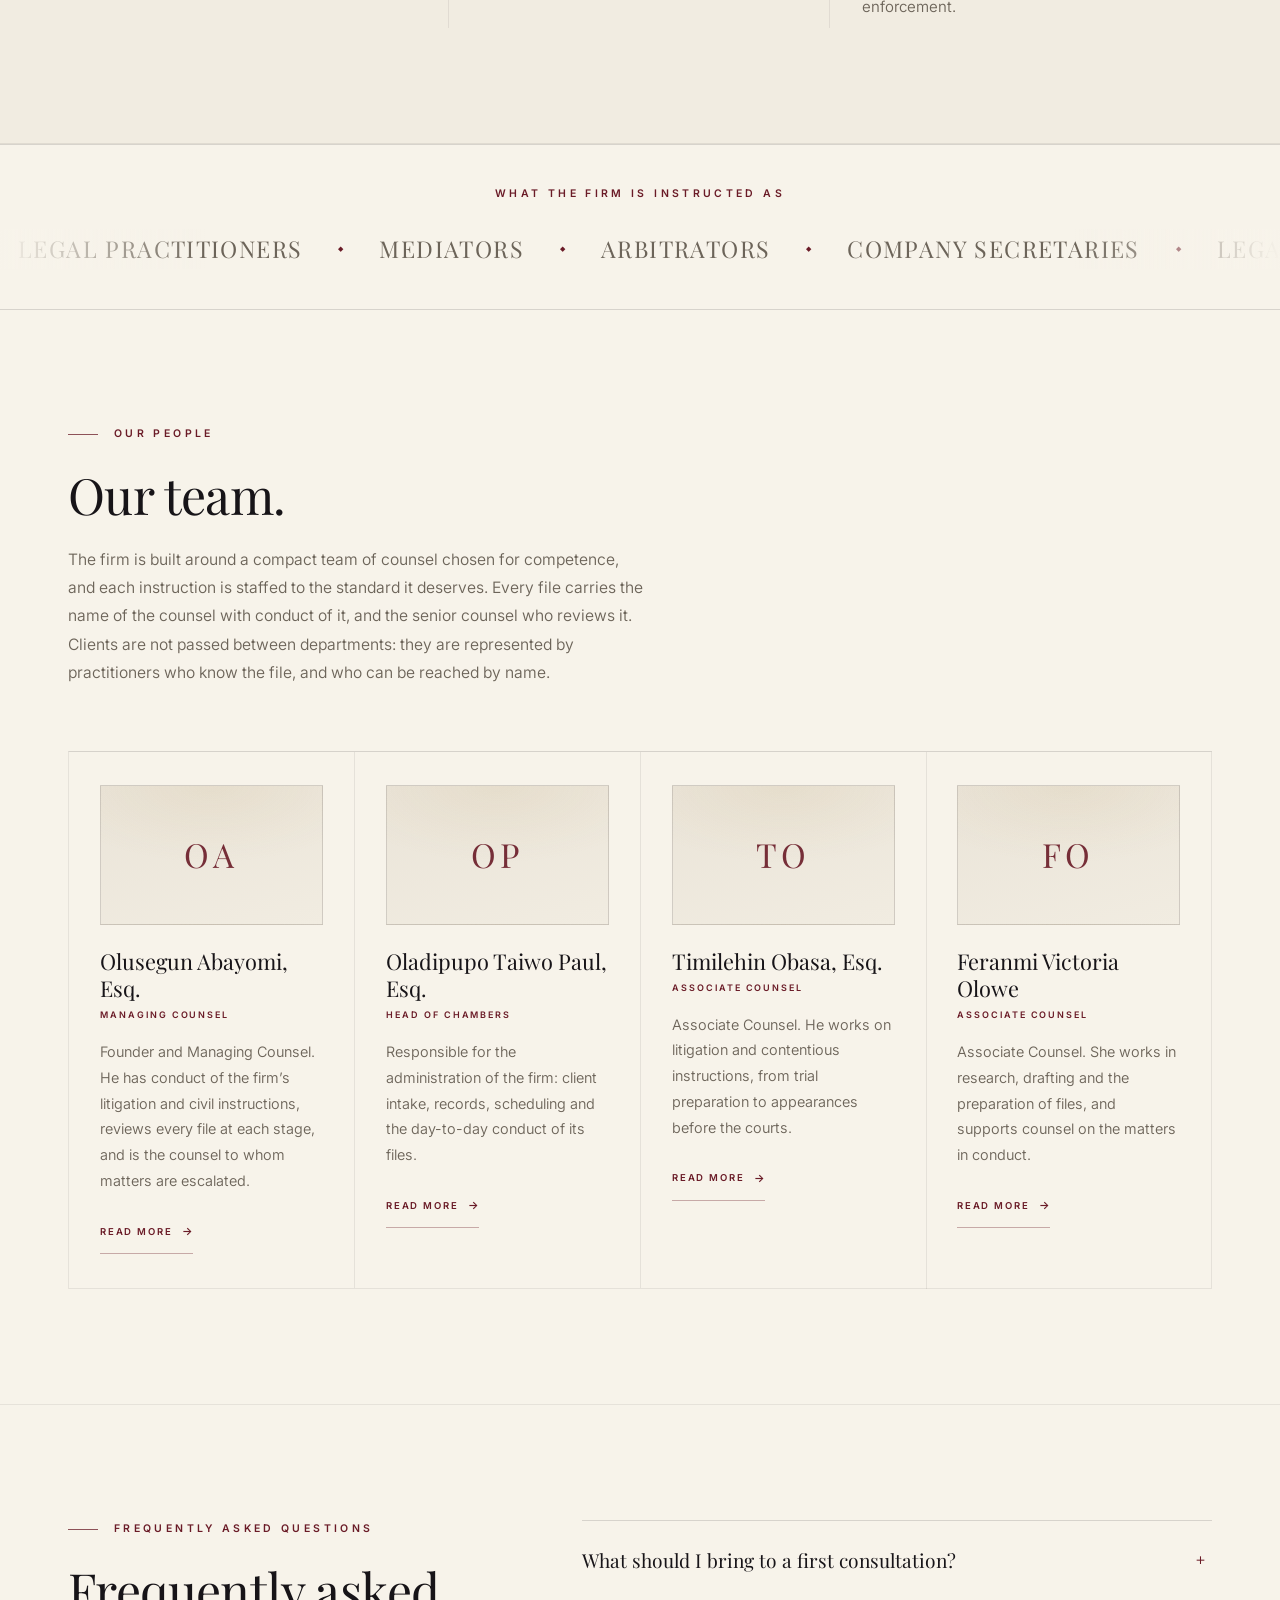
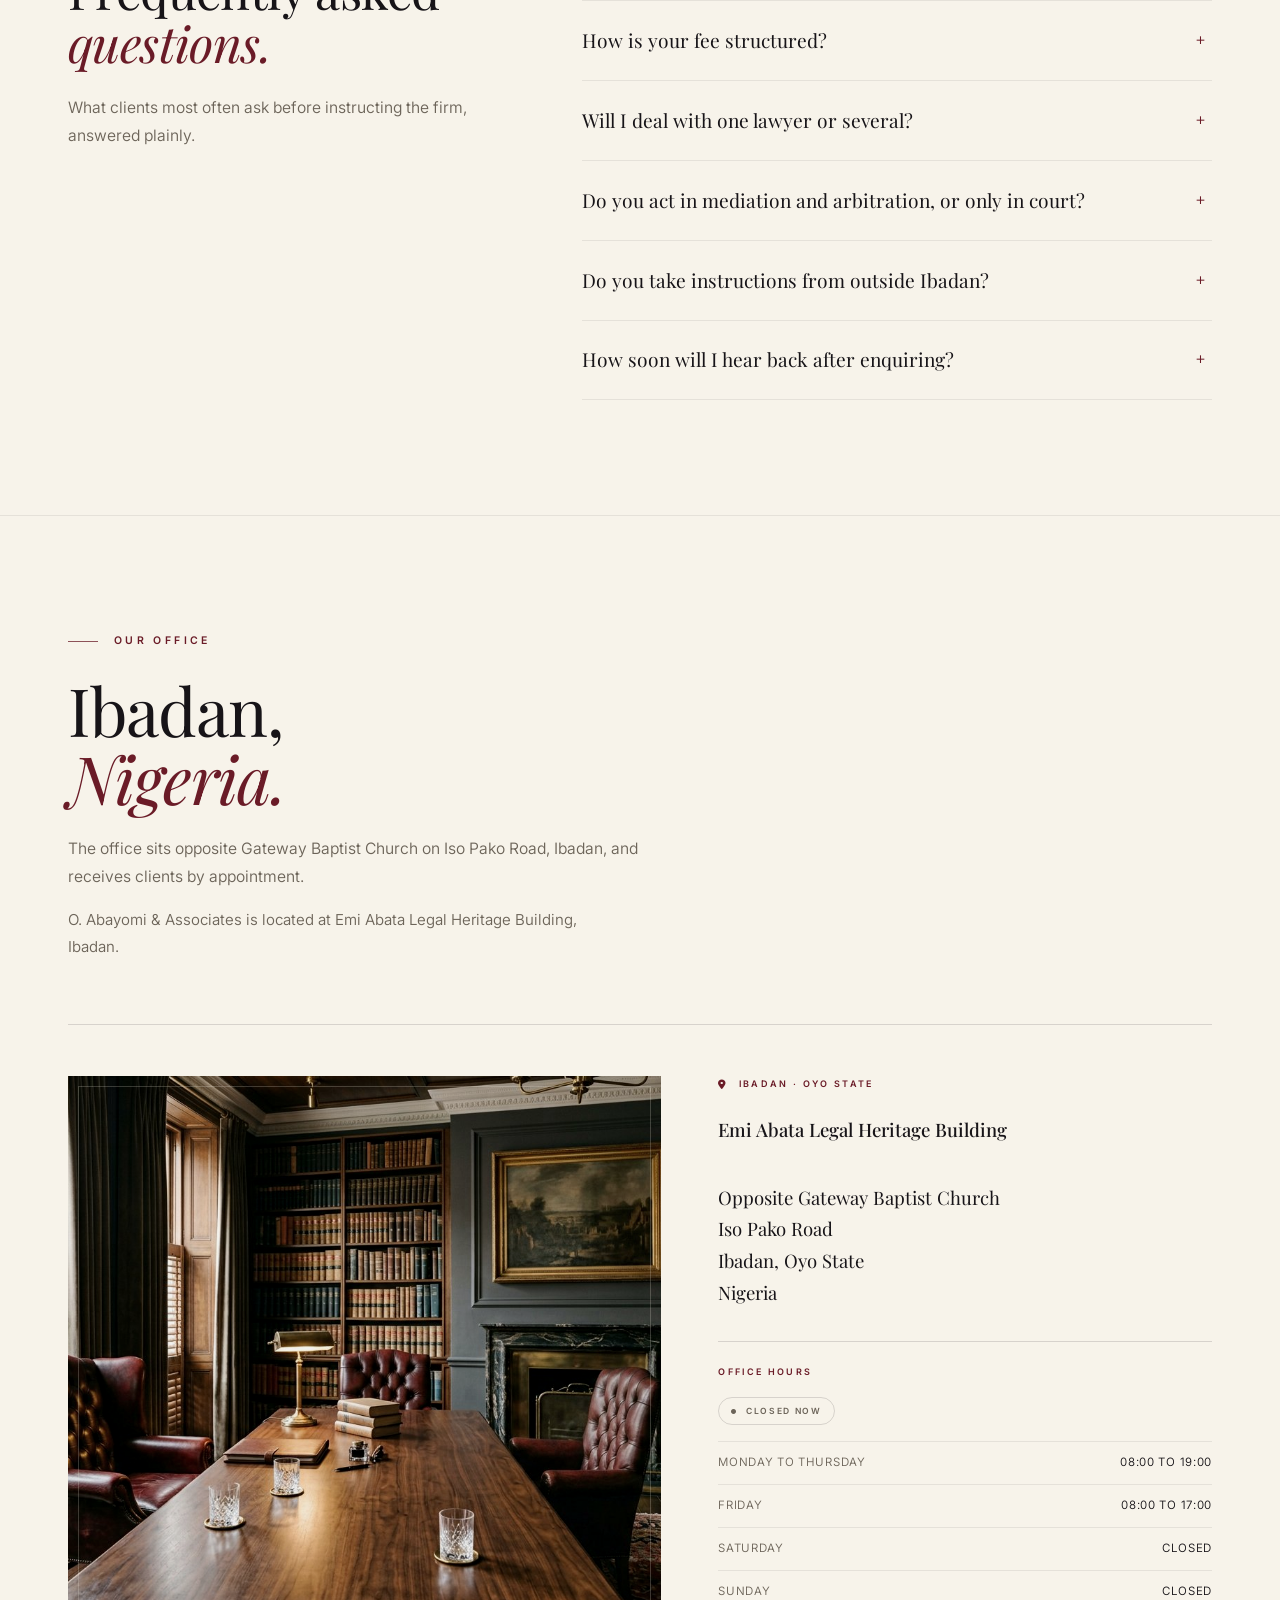
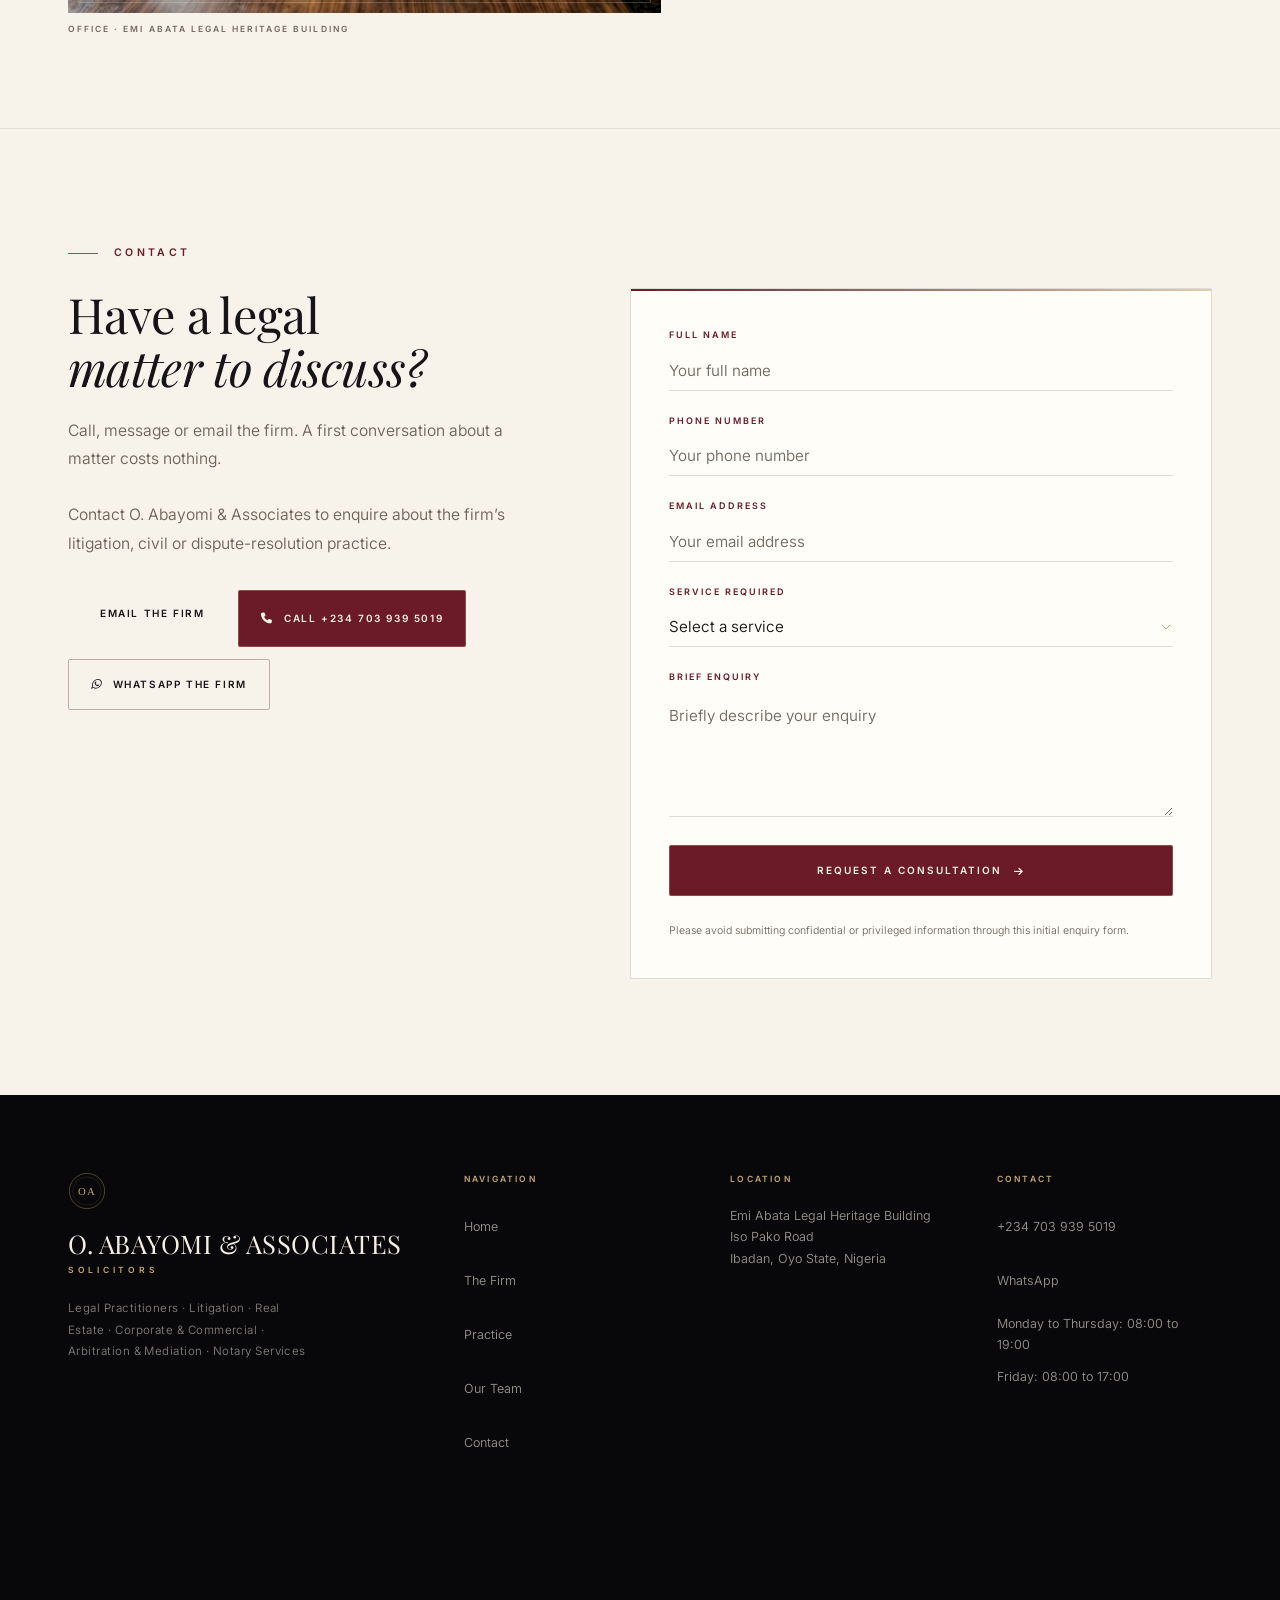
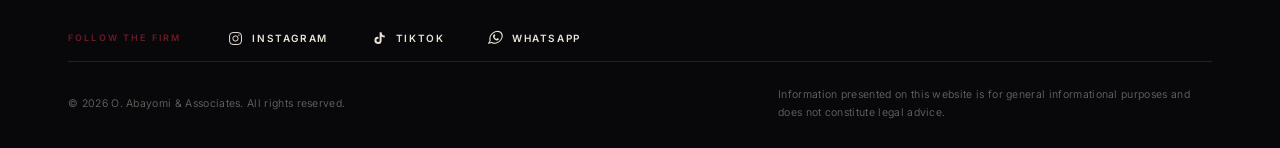
==== commit 2c20df6e: "Team section rewritten and set landscape; Timilehin to Associate Counsel; remove junior framing; add" ====
--- a/index.html
+++ b/index.html
@@ -4,9 +4,9 @@
     <meta charset="UTF-8">
     <meta name="viewport" content="width=device-width, initial-scale=1.0">
     <title>O. Abayomi & Associates | Law Firm in Ibadan, Nigeria</title>
-    <meta name="description" content="O. Abayomi & Associates is a law firm in Ibadan, Nigeria, instructed in litigation, real estate and construction law, arbitration and mediation, and notary services.">
+    <meta name="description" content="O. Abayomi & Associates is a law firm in Ibadan, Nigeria, instructed in litigation, real estate and construction law, corporate and commercial practice, arbitration and mediation, and notary services.">
     <meta property="og:title" content="O. Abayomi & Associates | Law Firm in Ibadan, Nigeria">
-    <meta property="og:description" content="A law firm in Ibadan, Nigeria, instructed in litigation, real estate and construction law, arbitration and mediation, and notary services.">
+    <meta property="og:description" content="A law firm in Ibadan, Nigeria, instructed in litigation, real estate and construction law, corporate and commercial practice, arbitration and mediation, and notary services.">
     <meta property="og:type" content="website">
     <meta property="og:image" content="https://john00-hub.github.io/abayomi-preview/img/hero.jpg">
     <meta property="og:url" content="https://john00-hub.github.io/abayomi-preview/">
@@ -1398,14 +1398,61 @@
 
     /* mono crest in light mode, and portrait sizing on phones */
     html[data-theme="light"] .team-portrait span{color:var(--wine)}
-    @media (max-width:900px){
+    /* Landscape row: one counsel per column, expanding with a wine wash on open */
+    .team-grid{grid-template-columns:repeat(4,minmax(0,1fr))}
+    .team-card .team-portrait{aspect-ratio:16/10;margin-bottom:22px}
+    .team-card .team-portrait span{font-size:clamp(1.7rem,2.6vw,2.2rem)}
+    .team-card{transition:background .5s var(--ease-soft), box-shadow .5s var(--ease-soft)}
+    .team-card.open{
+      background:linear-gradient(180deg,rgba(110,31,43,.30),rgba(110,31,43,.10) 70%,transparent);
+      box-shadow:inset 0 0 0 1px rgba(196,160,106,.30);
+    }
+    .team-card.open .team-name{color:var(--brass-hi)}
+    .team-card.open .team-portrait{border-color:rgba(196,160,106,.55)}
+    .team-card.open .team-portrait span{color:var(--brass-hi)}
+    .team-card.open .team-more{color:var(--brass-hi);border-color:var(--brass-hi)}
+
+    @media (max-width:1000px){
       .team-grid{grid-template-columns:repeat(2,minmax(0,1fr))}
-      .team-portrait{aspect-ratio:5/4;margin-bottom:20px}
-      .team-portrait span{font-size:1.9rem}
+      .team-card .team-portrait{aspect-ratio:16/11}
     }
     @media (max-width:600px){
       .team-grid{grid-template-columns:1fr}
-      .team-portrait{aspect-ratio:16/7;margin-bottom:18px}
+      .team-card .team-portrait{aspect-ratio:16/8;margin-bottom:18px}
+    }
+
+    /* ===== FOOTER SOCIAL ===== */
+    .footer-social{
+      display:flex;align-items:center;gap:clamp(16px,2.4vw,30px);flex-wrap:wrap;
+      margin-top:clamp(34px,4vw,52px);padding-top:clamp(24px,3vw,34px);
+      border-top:1px solid var(--line-soft);
+    }
+    .footer-social-label{
+      font-family:var(--font-sans);font-size:9px;font-weight:600;
+      letter-spacing:.24em;text-transform:uppercase;color:var(--gold);
+    }
+    .footer-social-row{display:flex;align-items:center;gap:10px;flex-wrap:wrap}
+    .footer-social-row a{
+      display:inline-flex;align-items:center;gap:9px;
+      min-height:44px;padding:9px 16px;
+      border:1px solid var(--line);
+      font-family:var(--font-sans);font-size:10px;font-weight:600;
+      letter-spacing:.16em;text-transform:uppercase;
+      color:var(--muted);
+      transition:color .35s,border-color .35s,background .35s,transform .35s;
+    }
+    .footer-social-row a svg{width:15px;height:15px;flex:0 0 auto}
+    .footer-social-row a i{font-size:15px}
+    .footer-social-row a:hover{
+      color:#F6F1E7;border-color:var(--wine);background:var(--wine);
+      transform:translateY(-2px);
+    }
+    html[data-theme="light"] .footer-social-row a{color:var(--ink-3)}
+    html[data-theme="light"] .footer-social-row a:hover{color:#F6F1E7}
+    @media (max-width:520px){
+      .footer-social{gap:14px}
+      .footer-social-row a{padding:9px 13px;font-size:9px;letter-spacing:.12em}
+      .footer-social-row a span{display:inline}
     }
 
     .nav-hamburger{min-height:44px !important;min-width:44px !important}
@@ -1506,7 +1553,7 @@
                     Counsel,<br><em>with clarity.</em>
                 </h1>
                 <p class="hero-copy reveal visible">
-                    O. Abayomi &amp; Associates is a law firm in Ibadan, Nigeria. Its practice covers litigation, real estate and construction, arbitration and mediation, and notary services. Every instruction is handled by a named counsel, from the first advice to final judgment.
+                    O. Abayomi &amp; Associates is a law firm in Ibadan, Nigeria. Its practice covers litigation, real estate and construction, corporate and commercial work, arbitration and mediation, and notary services. Every instruction is handled by a named counsel, from the first advice to final judgment.
                 </p>
                 <div class="hero-buttons reveal visible">
                     <a href="#practice" class="btn-primary">
@@ -1540,7 +1587,7 @@
             <div class="firm-grid">
                 <div class="firm-copy reveal">
                     <p>
-                        O. Abayomi &amp; Associates is a law firm based in Ibadan, Nigeria. The firm advises and represents individuals, companies and institutions in litigation, real estate and construction law, arbitration and mediation, and notary services. Instructions are accepted from within Oyo State, from other states of the Federation, and from clients resident abroad.
+                        O. Abayomi &amp; Associates is a law firm based in Ibadan, Nigeria. The firm advises and represents individuals, companies and institutions in litigation, real estate and construction law, corporate and commercial practice, arbitration and mediation, and notary services. Instructions are accepted from within Oyo State, from other states of the Federation, and from clients resident abroad.
                         <span class="see-more-body" id="firmMore">The firm handles criminal and civil litigation, matrimonial causes, land and title work, construction agreements, arbitration and mediation, and notarial attestation. Every instruction is carried by a named counsel, with the Managing Counsel reviewing the file at each stage. The firm appears in courts within Oyo State and elsewhere in Nigeria where instructed.</span>
                         <a href="#" class="see-more" data-target="firmMore" aria-expanded="false">See more</a>
                     </p>
@@ -1569,8 +1616,8 @@
         <div class="container">
             <div class="practice-header">
                 <p class="section-label reveal">PRACTICE AREAS</p>
-                <h2 class="section-title reveal">Four areas,<br><em>clearly set out.</em></h2>
-                    <p class="section-subtitle reveal">Litigation, real estate and construction, arbitration and mediation, and notary services. Each is conducted from first advice to final outcome.</p>
+                <h2 class="section-title reveal">Five areas,<br><em>clearly set out.</em></h2>
+                    <p class="section-subtitle reveal">Litigation, real estate and construction, corporate and commercial practice, arbitration and mediation, and notary services. Each is conducted from first advice to final outcome.</p>
             </div>
             <div class="practice-list">
                 <div class="practice-row reveal" role="listitem">
@@ -1620,6 +1667,22 @@
                         </p>
                     </div>
                     <a class="practice-arrow" href="#contact" aria-label="Enquire about Notary Services"><i class="fa-solid fa-arrow-right" aria-hidden="true"></i></a>
+                </div>
+
+                <div class="practice-row reveal" role="listitem">
+                    <span class="practice-number">05</span>
+                    <div class="practice-info">
+                        <h3 class="practice-title">Corporate &amp; Commercial Practice</h3>
+                        <p class="practice-description">
+                            The firm advises companies, founders and investors on the legal side of doing business in Nigeria, from incorporation to the agreements that govern a company&rsquo;s operations. Work is handled end to end, and where a filing or approval lies with a regulator, the firm carries it through rather than handing it back to the client.
+                        </p>
+                        <ul class="practice-sub">
+                            <li>Business registration</li>
+                            <li>Regulatory advisory</li>
+                            <li>Compliance</li>
+                        </ul>
+                    </div>
+                    <a class="practice-arrow" href="#contact" aria-label="Enquire about Corporate and Commercial Practice"><i class="fa-solid fa-arrow-right" aria-hidden="true"></i></a>
                 </div>
             </div>
         </div>
@@ -1675,7 +1738,7 @@
     <!-- ============ PROFESSIONAL CAPACITIES ============ -->
     <section class="capacities" aria-label="Practice areas">
         <div class="capacities-label">
-            <p class="section-label reveal">PRACTICE AREAS</p>
+            <p class="section-label reveal">WHAT THE FIRM IS INSTRUCTED AS</p>
         </div>
         <div class="capacities-strip" aria-hidden="true">
             <div class="capacities-track">
@@ -1696,7 +1759,7 @@
         <div class="container">
             <p class="section-label reveal">OUR PEOPLE</p>
             <h2 class="section-title reveal">Our team.</h2>
-            <p class="section-subtitle reveal">The firm is deliberately small. Each member of the team has a defined responsibility, and every file carries the name of the counsel with conduct of it.</p>
+            <p class="section-subtitle reveal">The firm is built around a compact team of counsel chosen for competence, and each instruction is staffed to the standard it deserves. Every file carries the name of the counsel with conduct of it, and the senior counsel who reviews it. Clients are not passed between departments: they are represented by practitioners who know the file, and who can be reached by name.</p>
             <div class="team-grid">
 
                 <article class="team-card reveal">
@@ -1723,10 +1786,10 @@
                 </article>
 
                 <article class="team-card reveal">
-                    <div class="team-portrait" aria-hidden="true"><span>TM</span></div>
+                    <div class="team-portrait" aria-hidden="true"><span>TO</span></div>
                     <h3 class="team-name">Timilehin Obasa, Esq.</h3>
-                    <p class="team-role">Team Lead</p>
-                    <p class="team-bio">He leads the team on litigation and contentious instructions before the courts.</p>
+                    <p class="team-role">Associate Counsel</p>
+                    <p class="team-bio">Associate Counsel. He works on litigation and contentious instructions, from trial preparation to appearances before the courts.</p>
                     <button class="team-more" type="button" aria-expanded="false">Read More</button>
                     <div class="team-extra" hidden>
                         <p>Timilehin Obasa works with the Managing Counsel on trial preparation and appearances, and coordinates the firm&rsquo;s litigation diary.</p>
@@ -1737,7 +1800,7 @@
                     <div class="team-portrait" aria-hidden="true"><span>FO</span></div>
                     <h3 class="team-name">Feranmi Victoria Olowe</h3>
                     <p class="team-role">Associate Counsel</p>
-                    <p class="team-bio">The most junior member of the firm&rsquo;s legal team, working in research, drafting and the preparation of files.</p>
+                    <p class="team-bio">Associate Counsel. She works in research, drafting and the preparation of files, and supports counsel on the matters in conduct.</p>
                     <button class="team-more" type="button" aria-expanded="false">Read More</button>
                     <div class="team-extra" hidden>
                         <p>Feranmi Victoria Olowe prepares the written opinions, pleadings and drafts upon which a matter rests, and keeps the authorities on a file current as it progresses. She works under the counsel with conduct of the matter.</p>
@@ -1883,6 +1946,7 @@
                             <option value="Litigation">Litigation</option>
                             <option value="Real Estate & Construction Law">Real Estate &amp; Construction Law</option>
                             <option value="Arbitration & Mediation">Arbitration &amp; Mediation</option>
+                            <option value="Corporate & Commercial">Corporate &amp; Commercial</option>
                             <option value="Notary Services">Notary Services</option>
                             <option value="Other">Other</option>
                         </select>
@@ -1924,7 +1988,7 @@
                     </svg>
                     <span class="footer-logo-main">O. ABAYOMI &amp; ASSOCIATES</span>
                     <span class="footer-logo-sub">SOLICITORS</span>
-                    <p class="footer-tagline">Legal Practitioners &middot; Litigation &middot; Real Estate &middot; Arbitration &amp; Mediation &middot; Notary Services</p>
+                    <p class="footer-tagline">Legal Practitioners &middot; Litigation &middot; Real Estate &middot; Corporate &amp; Commercial &middot; Arbitration &amp; Mediation &middot; Notary Services</p>
                 </div>
                 <div class="footer-col">
                     <h3 class="footer-col-title">NAVIGATION</h3>
@@ -1954,6 +2018,23 @@
                     </ul>
                 </div>
             </div>
+            <div class="footer-social">
+                <span class="footer-social-label">FOLLOW THE FIRM</span>
+                <div class="footer-social-row">
+                    <a href="https://www.instagram.com/o.abayomilawfirm" target="_blank" rel="noopener noreferrer" aria-label="O. Abayomi and Associates on Instagram">
+                        <svg viewBox="0 0 24 24" fill="none" stroke="currentColor" stroke-width="1.6" aria-hidden="true"><rect x="2.5" y="2.5" width="19" height="19" rx="5.5"/><circle cx="12" cy="12" r="4.2"/><circle cx="17.4" cy="6.6" r="1.1" fill="currentColor" stroke="none"/></svg>
+                        <span>Instagram</span>
+                    </a>
+                    <a href="https://www.tiktok.com/@oabayomiandassociates" target="_blank" rel="noopener noreferrer" aria-label="O. Abayomi and Associates on TikTok">
+                        <svg viewBox="0 0 24 24" fill="currentColor" aria-hidden="true"><path d="M16.6 5.82A6.2 6.2 0 0 1 15.34 2h-3.1v13.02a2.6 2.6 0 1 1-1.84-2.49V9.4a5.72 5.72 0 1 0 4.94 5.66V8.9a9.3 9.3 0 0 0 5.02 1.57V7.36a6.06 6.06 0 0 1-3.76-1.54Z"/></svg>
+                        <span>TikTok</span>
+                    </a>
+                    <a href="https://wa.me/2347039395019?text=Hello%20O.%20Abayomi%20%26%20Associates%2C%20I%20would%20like%20to%20make%20an%20enquiry." target="_blank" rel="noopener noreferrer" aria-label="Message the firm on WhatsApp">
+                        <i class="fa-brands fa-whatsapp" aria-hidden="true"></i>
+                        <span>WhatsApp</span>
+                    </a>
+                </div>
+            </div>
             <div class="footer-bottom">
                 <p class="footer-copyright">&copy; 2026 O. Abayomi & Associates. All rights reserved.</p>
                 <p class="footer-disclaimer">
@@ -2345,6 +2426,8 @@
       var extra = btn.parentElement.querySelector('.team-extra');
       btn.setAttribute('aria-expanded', open ? 'false' : 'true');
       btn.textContent = open ? 'Read More' : 'Read Less';
+      var card = btn.closest('.team-card');
+      if(card) card.classList.toggle('open', !open);
       if(extra) extra.hidden = open;
     });
   });
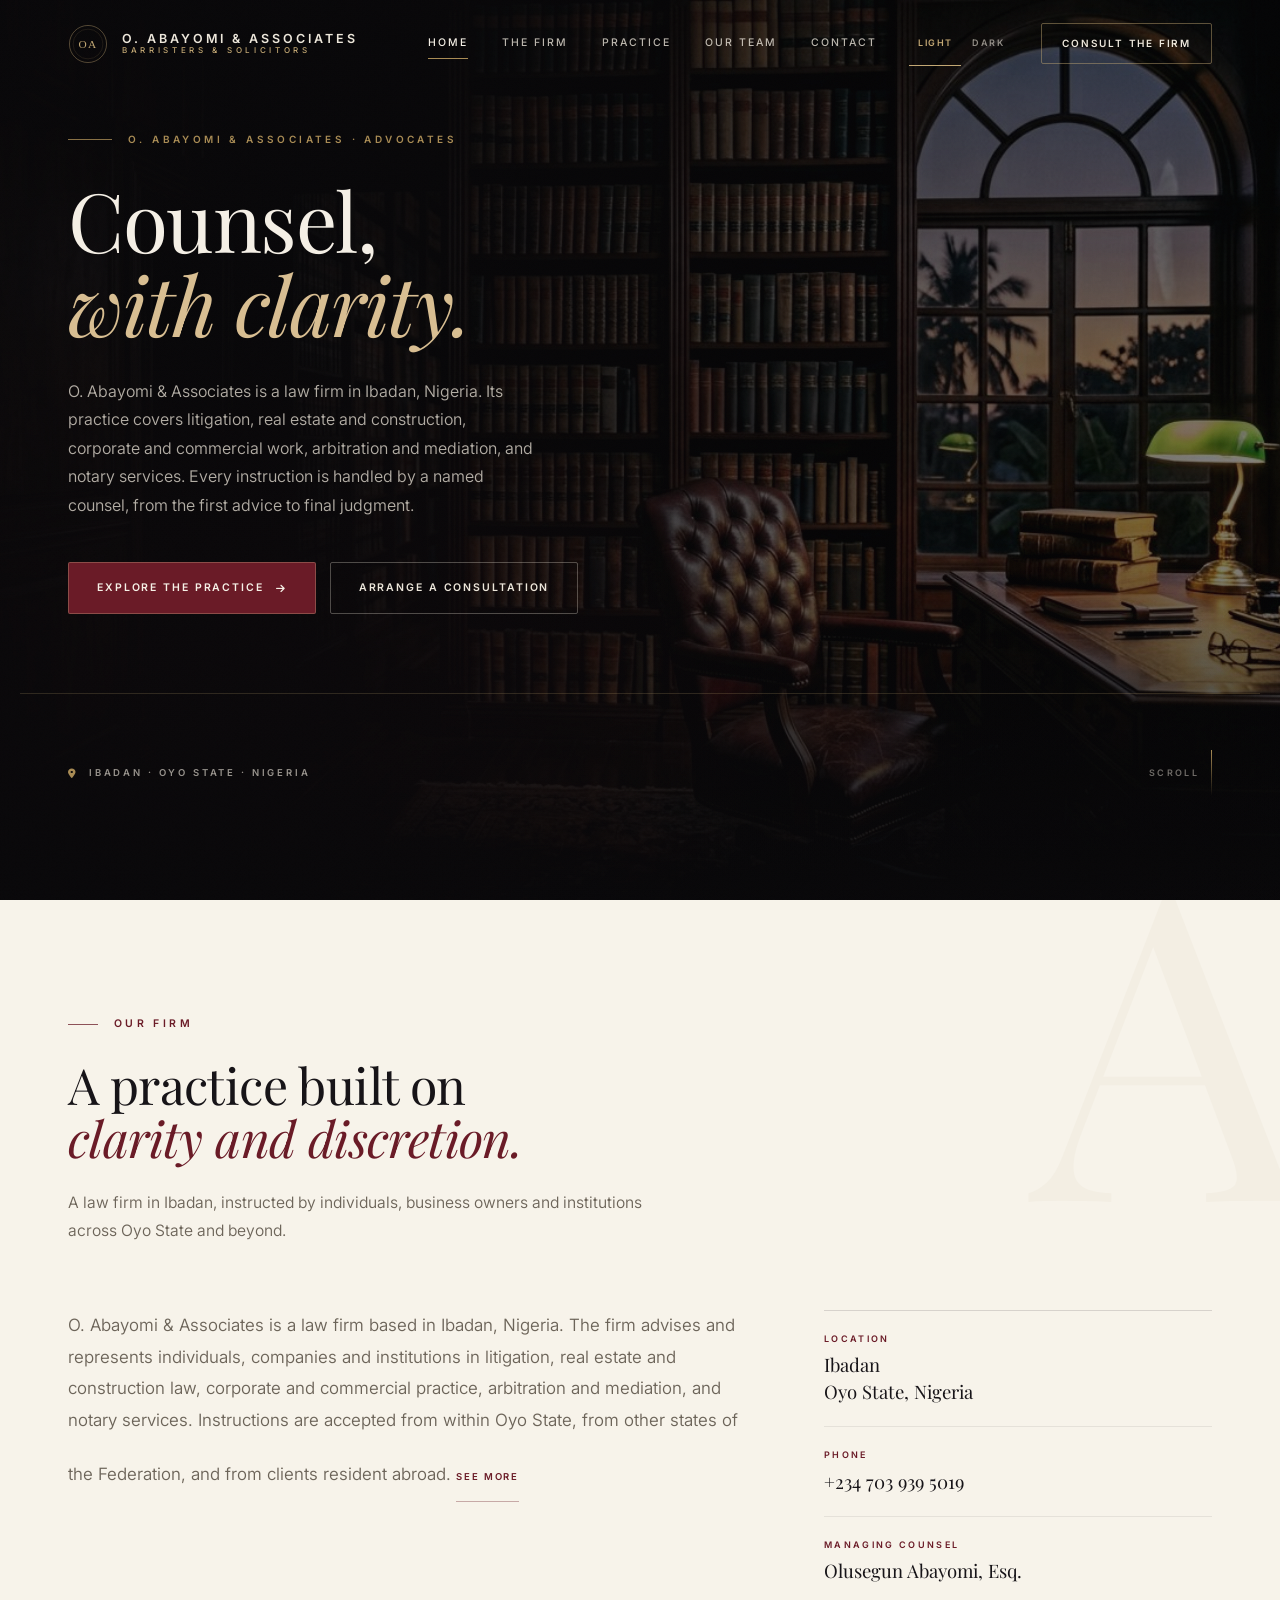
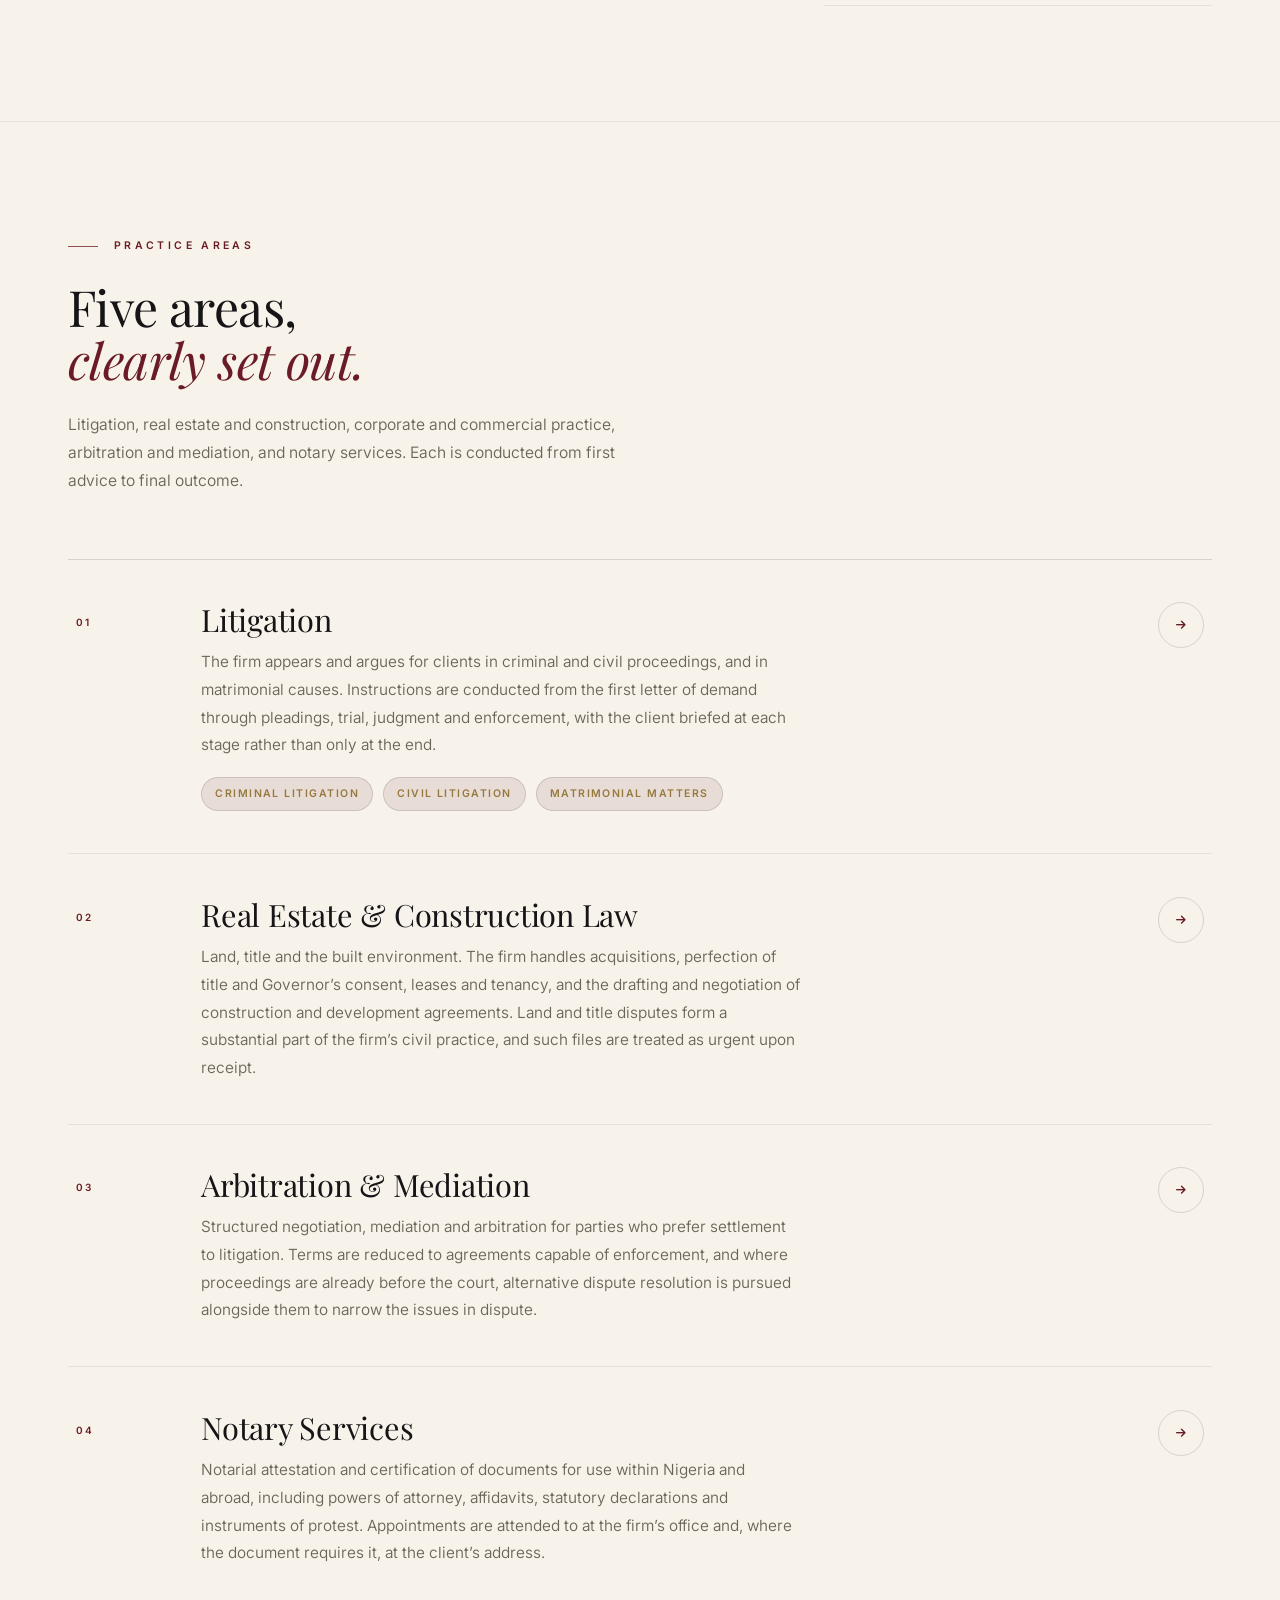
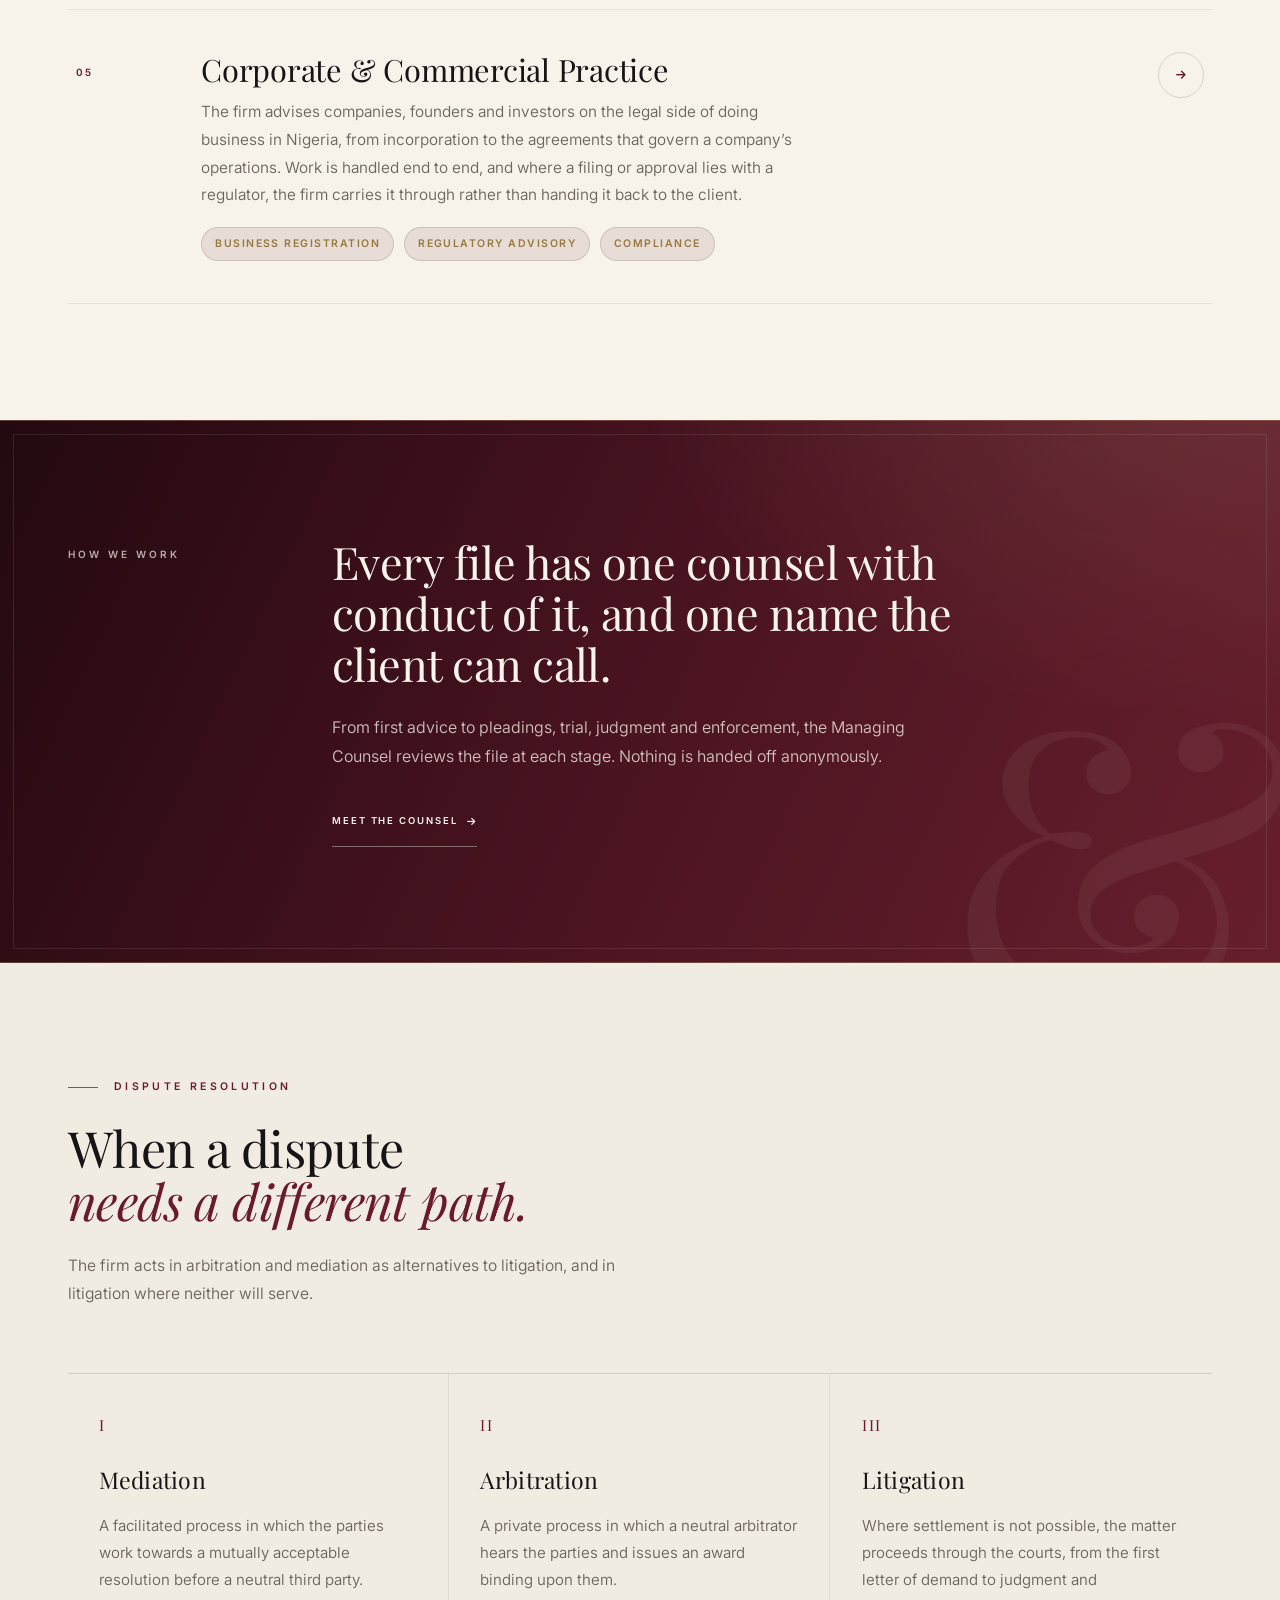
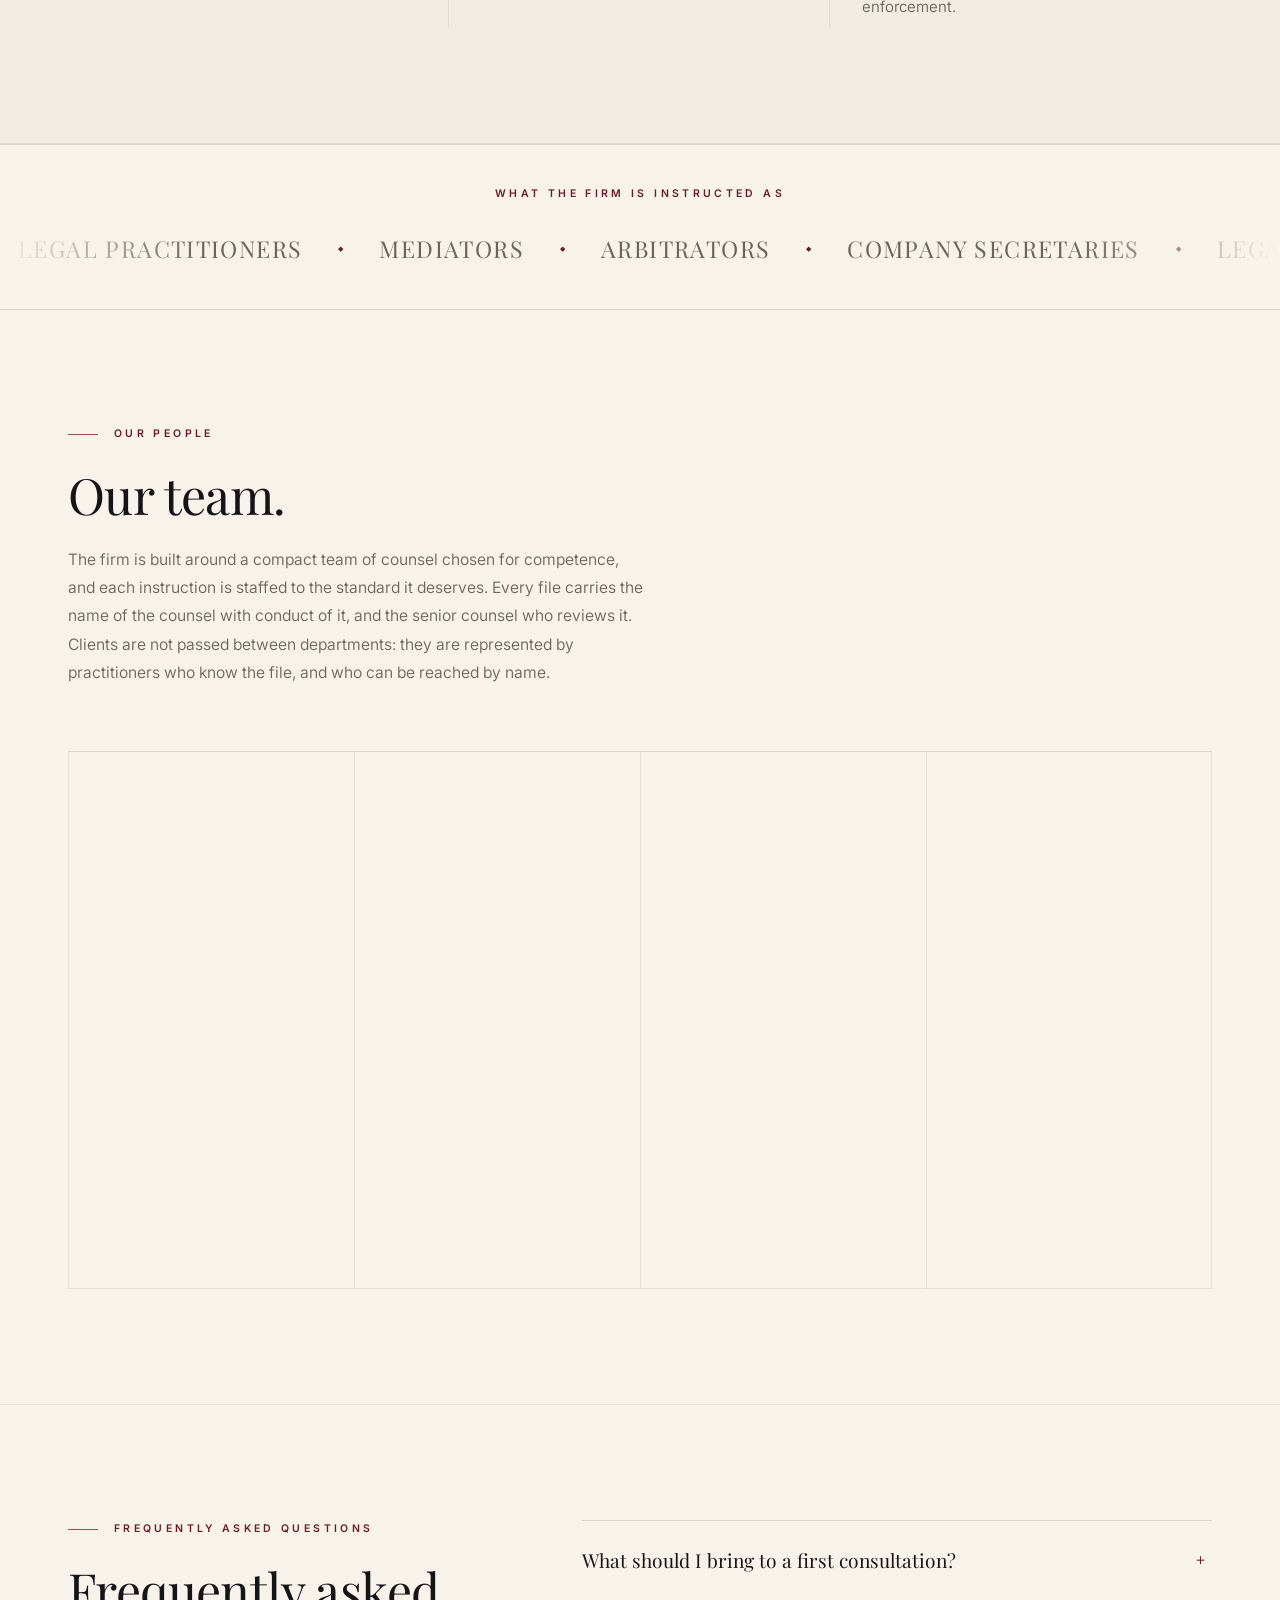
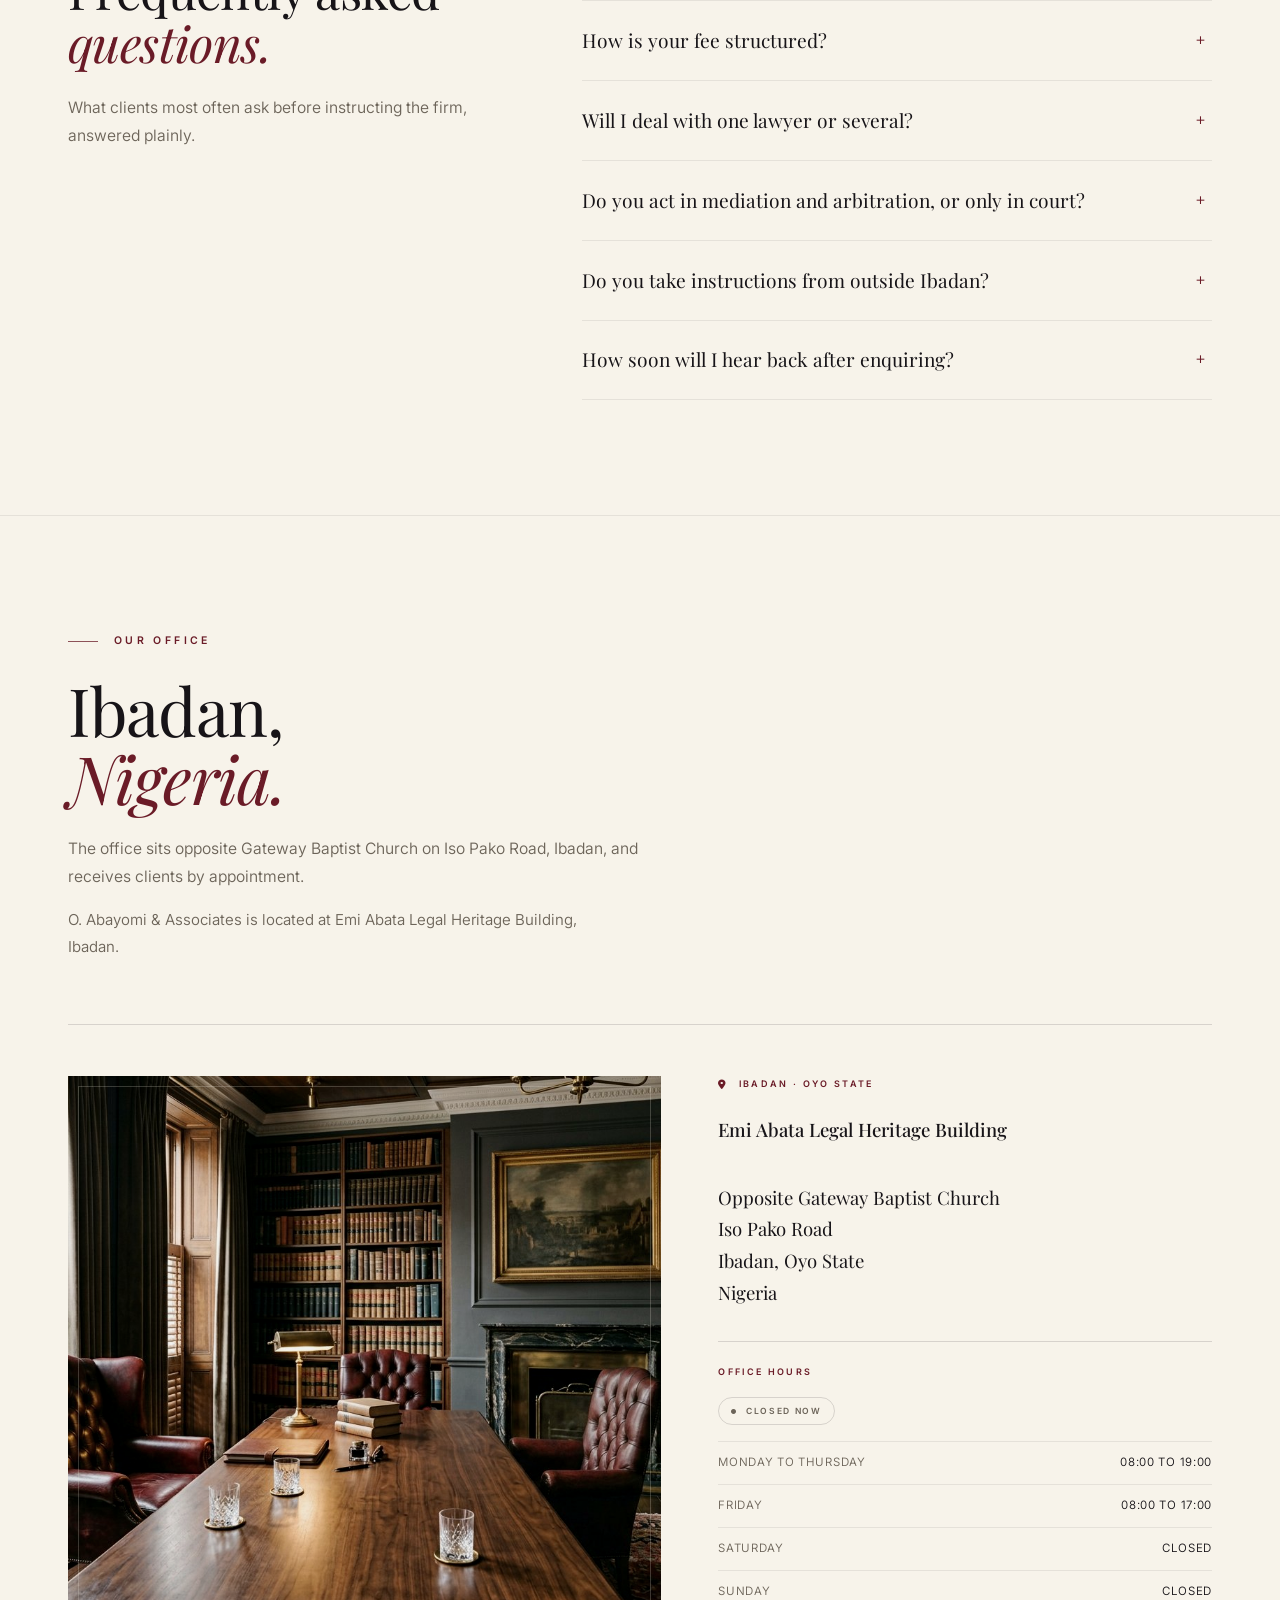
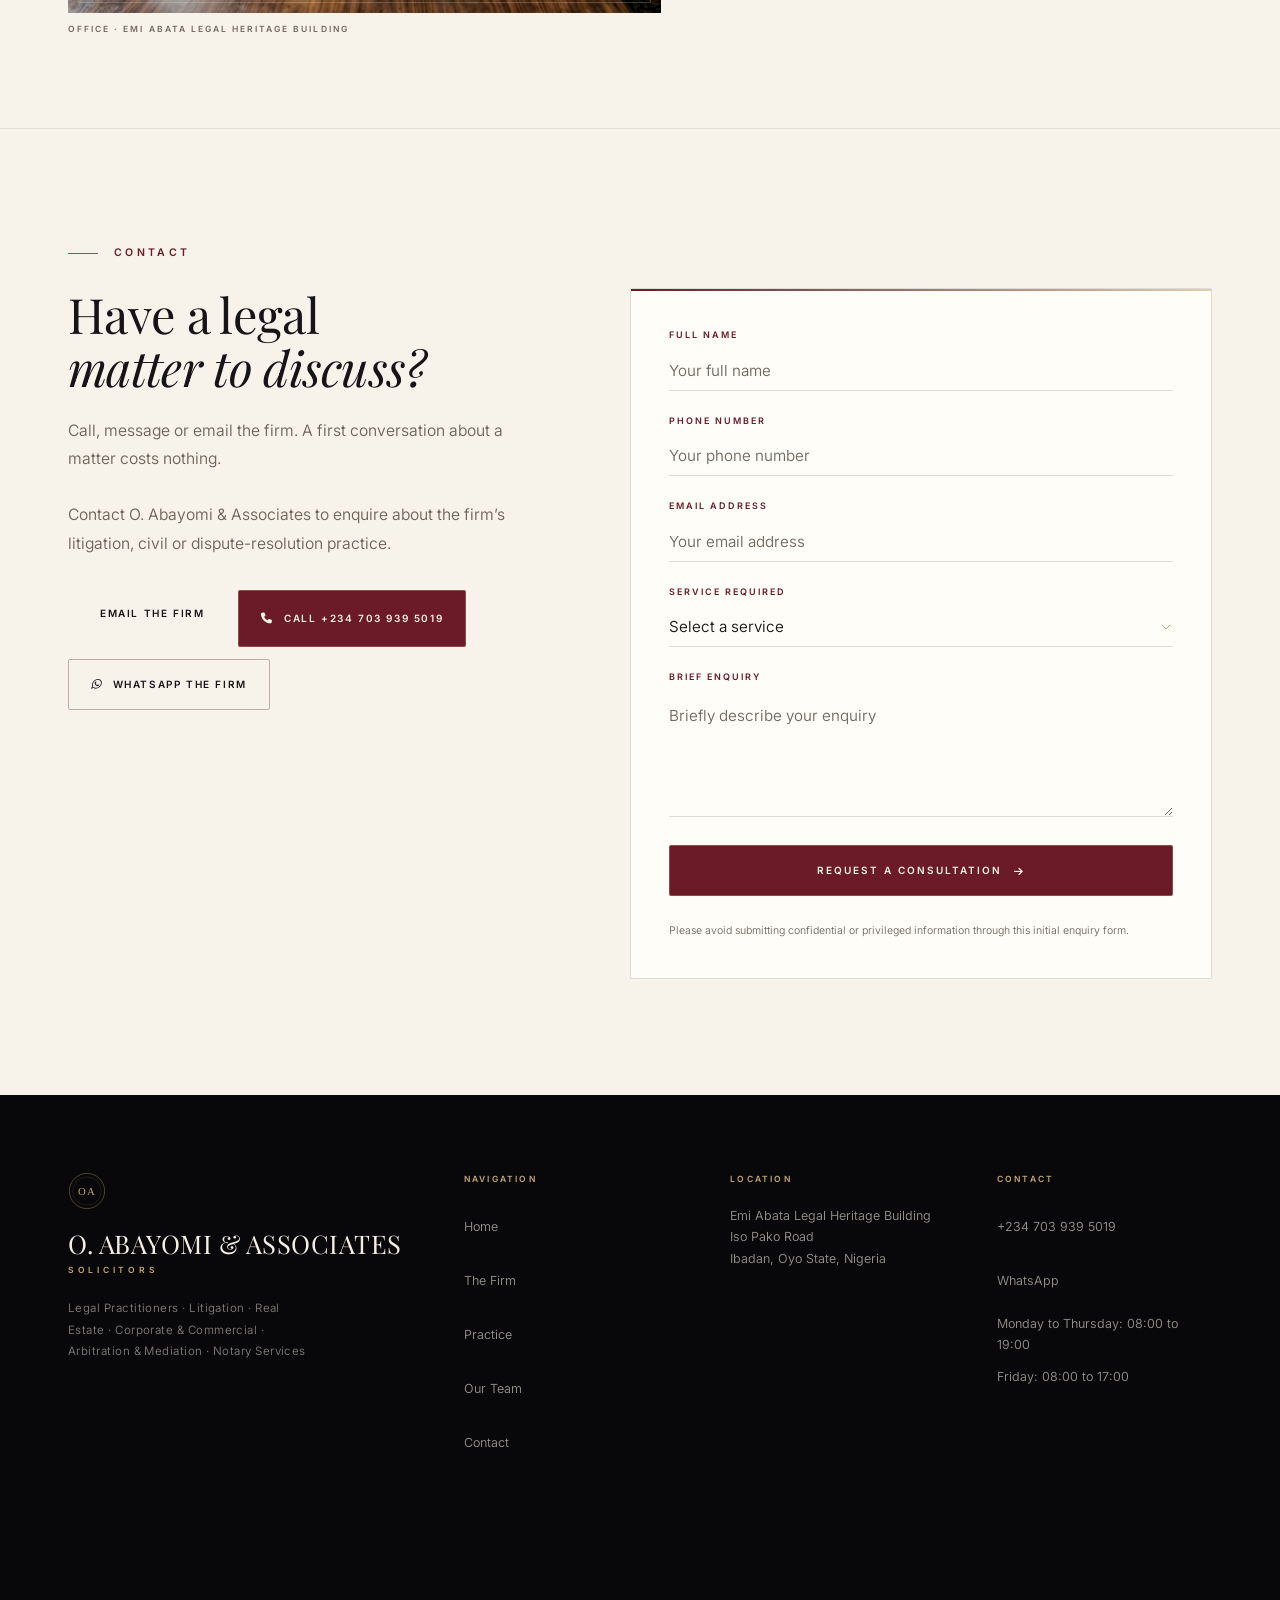
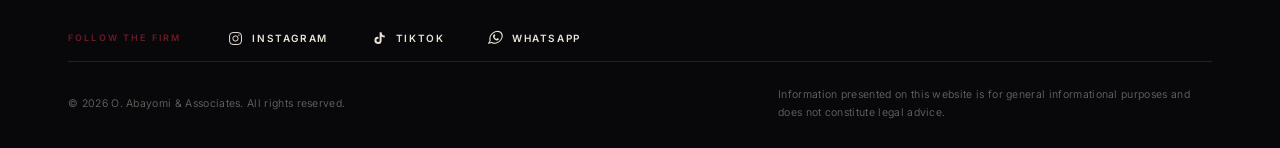
==== commit 15eb98a7: "Correct associate to Oluwatimilehin A. Ogunrinde, Esq. (Associate); real 3D tilt with pointer spotli" ====
--- a/index.html
+++ b/index.html
@@ -258,6 +258,8 @@
       will-change:opacity,transform;
     }
     .reveal.visible{opacity:1;transform:none}
+    .team-card.reveal{transition:none}
+    .team-card.reveal.visible{transform:perspective(1400px) rotateX(var(--rx,0deg)) rotateY(var(--ry,0deg)) translateZ(0)}
     .reveal-delay-2{transition-delay:.12s}
 
     /* =====================================================================
@@ -947,7 +949,6 @@
       border-right:1px solid var(--line-soft);
       border-bottom:1px solid var(--line-soft);
       background:transparent;
-      transition:background .5s var(--ease-soft);
     }
     .team-card:hover{background:rgba(110,31,43,.09)}
     .team-monogram{
@@ -1398,14 +1399,42 @@
 
     /* mono crest in light mode, and portrait sizing on phones */
     html[data-theme="light"] .team-portrait span{color:var(--wine)}
-    /* Landscape row: one counsel per column, expanding with a wine wash on open */
-    .team-grid{grid-template-columns:repeat(4,minmax(0,1fr))}
+    /* Landscape row: one counsel per column, tilting in 3D under the pointer */
+    .team-grid{
+      grid-template-columns:repeat(4,minmax(0,1fr));
+      perspective:1400px;
+      perspective-origin:50% 40%;
+    }
+    .team-grid .team-card{
+      transform-style:preserve-3d;
+      will-change:transform;
+      transform:perspective(1400px) rotateX(var(--rx,0deg)) rotateY(var(--ry,0deg)) translateZ(0);
+      transition:transform .45s cubic-bezier(.22,1,.36,1), background .5s var(--ease-soft), box-shadow .5s var(--ease-soft), border-color .5s;
+      position:relative;
+      overflow:visible;
+    }
+    .team-card.tilting{transition:transform .08s linear, background .5s, box-shadow .5s}
+    /* pointer-following warm spotlight */
+    .team-card::before{
+      content:'';position:absolute;inset:0;pointer-events:none;
+      background:radial-gradient(420px circle at var(--mx,50%) var(--my,50%),
+                 rgba(196,160,106,.16), transparent 62%);
+      opacity:0;transition:opacity .45s;
+    }
+    .team-card:hover::before,.team-card.open::before{opacity:1}
+    /* raised content, so the card reads as a layer, not a flat box */
+    .team-card > *{transform:translateZ(0);transition:transform .45s cubic-bezier(.22,1,.36,1)}
+    .team-card.tilting .team-portrait,
+    .team-card:hover .team-portrait{transform:translateZ(34px)}
+    .team-card:hover .team-name{transform:translateZ(48px)}
+    .team-card:hover .team-role{transform:translateZ(40px)}
+    .team-card.open{box-shadow:inset 0 0 0 1px rgba(196,160,106,.34), 0 26px 60px -18px rgba(0,0,0,.55)}
+    .team-card.open .team-portrait{transform:translateZ(30px)}
     .team-card .team-portrait{aspect-ratio:16/10;margin-bottom:22px}
     .team-card .team-portrait span{font-size:clamp(1.7rem,2.6vw,2.2rem)}
-    .team-card{transition:background .5s var(--ease-soft), box-shadow .5s var(--ease-soft)}
+    .team-card{transition:transform .45s cubic-bezier(.22,1,.36,1), background .5s var(--ease-soft), box-shadow .5s var(--ease-soft), border-color .5s}
     .team-card.open{
-      background:linear-gradient(180deg,rgba(110,31,43,.30),rgba(110,31,43,.10) 70%,transparent);
-      box-shadow:inset 0 0 0 1px rgba(196,160,106,.30);
+      background:linear-gradient(180deg,rgba(110,31,43,.26),rgba(110,31,43,.08) 70%,transparent);
     }
     .team-card.open .team-name{color:var(--brass-hi)}
     .team-card.open .team-portrait{border-color:rgba(196,160,106,.55)}
@@ -1786,21 +1815,21 @@
                 </article>
 
                 <article class="team-card reveal">
-                    <div class="team-portrait" aria-hidden="true"><span>TO</span></div>
-                    <h3 class="team-name">Timilehin Obasa, Esq.</h3>
-                    <p class="team-role">Associate Counsel</p>
-                    <p class="team-bio">Associate Counsel. He works on litigation and contentious instructions, from trial preparation to appearances before the courts.</p>
+                    <div class="team-portrait" aria-hidden="true"><span>OO</span></div>
+                    <h3 class="team-name">Oluwatimilehin A. Ogunrinde, Esq.</h3>
+                    <p class="team-role">Associate</p>
+                    <p class="team-bio">Associate. He works on litigation and contentious instructions, from trial preparation to appearances before the courts.</p>
                     <button class="team-more" type="button" aria-expanded="false">Read More</button>
                     <div class="team-extra" hidden>
-                        <p>Timilehin Obasa works with the Managing Counsel on trial preparation and appearances, and coordinates the firm&rsquo;s litigation diary.</p>
+                        <p>Oluwatimilehin A. Ogunrinde works with the Managing Counsel on trial preparation and appearances, and coordinates the firm&rsquo;s litigation diary.</p>
                     </div>
                 </article>
 
                 <article class="team-card reveal">
                     <div class="team-portrait" aria-hidden="true"><span>FO</span></div>
                     <h3 class="team-name">Feranmi Victoria Olowe</h3>
-                    <p class="team-role">Associate Counsel</p>
-                    <p class="team-bio">Associate Counsel. She works in research, drafting and the preparation of files, and supports counsel on the matters in conduct.</p>
+                    <p class="team-role">Associate</p>
+                    <p class="team-bio">Associate. She works in research, drafting and the preparation of files, and supports counsel on the matters in conduct.</p>
                     <button class="team-more" type="button" aria-expanded="false">Read More</button>
                     <div class="team-extra" hidden>
                         <p>Feranmi Victoria Olowe prepares the written opinions, pleadings and drafts upon which a matter rests, and keeps the authorities on a file current as it progresses. She works under the counsel with conduct of the matter.</p>
@@ -2420,6 +2449,42 @@
 <script>
 /* Read More on team cards */
 (function(){
+  // ============ 3D CARD TILT (pointer) ============
+  (function(){
+    var cards = document.querySelectorAll('.team-card');
+    var MAX = 9;             // degrees
+    var fine = window.matchMedia('(hover:hover) and (pointer:fine)').matches;
+    if(!fine) return;        // phones keep the tap behaviour, no jitter
+
+    cards.forEach(function(card){
+      var raf = null, rx = 0, ry = 0;
+
+      function apply(){
+        card.style.setProperty('--rx', rx.toFixed(2) + 'deg');
+        card.style.setProperty('--ry', ry.toFixed(2) + 'deg');
+        raf = null;
+      }
+
+      card.addEventListener('pointermove', function(e){
+        var r = card.getBoundingClientRect();
+        var px = (e.clientX - r.left) / r.width;    // 0..1
+        var py = (e.clientY - r.top) / r.height;
+        ry = (px - 0.5) * (MAX * 2);                // left/right
+        rx = (0.5 - py) * (MAX * 2);                // up/down
+        card.style.setProperty('--mx', (px * 100).toFixed(1) + '%');
+        card.style.setProperty('--my', (py * 100).toFixed(1) + '%');
+        card.classList.add('tilting');
+        if(!raf) raf = requestAnimationFrame(apply);
+      });
+
+      card.addEventListener('pointerleave', function(){
+        card.classList.remove('tilting');
+        rx = 0; ry = 0;
+        if(!raf) raf = requestAnimationFrame(apply);
+      });
+    });
+  })();
+
   document.querySelectorAll('.team-more').forEach(function(btn){
     btn.addEventListener('click', function(){
       var open = btn.getAttribute('aria-expanded') === 'true';
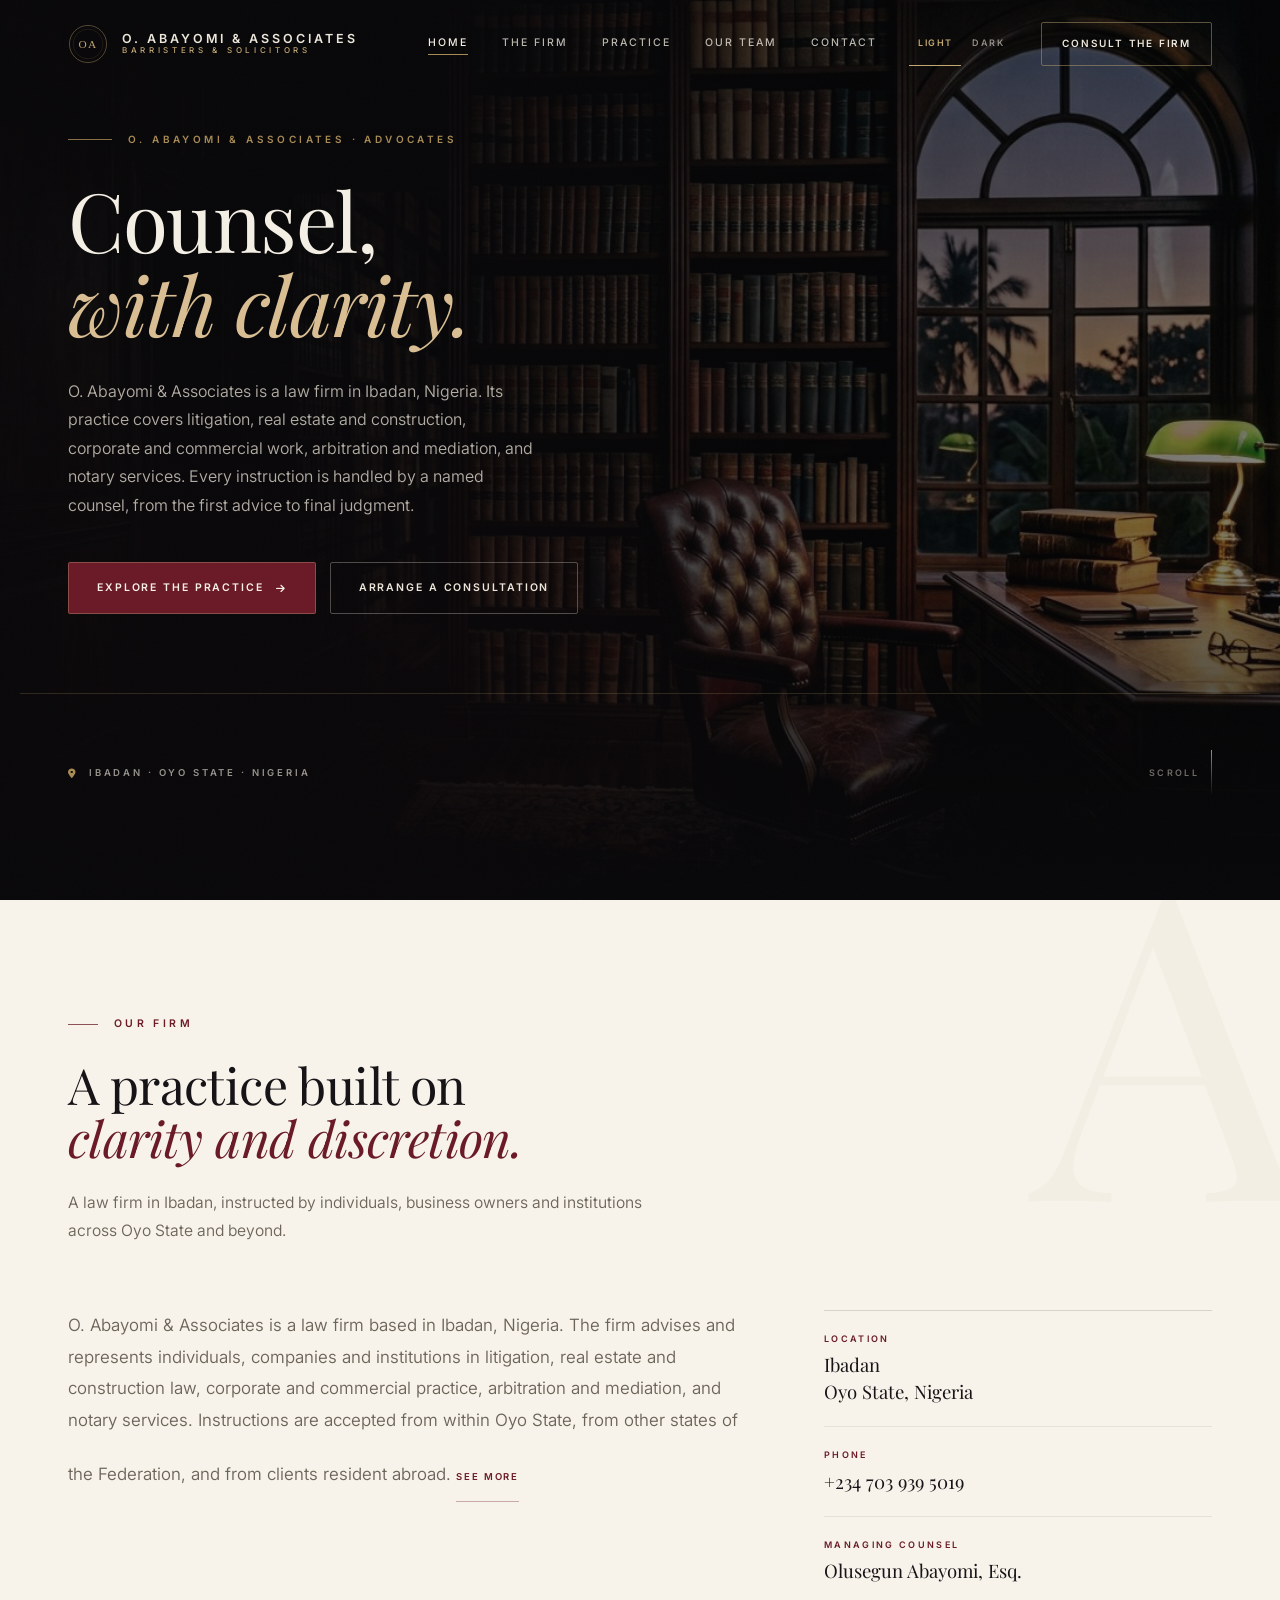
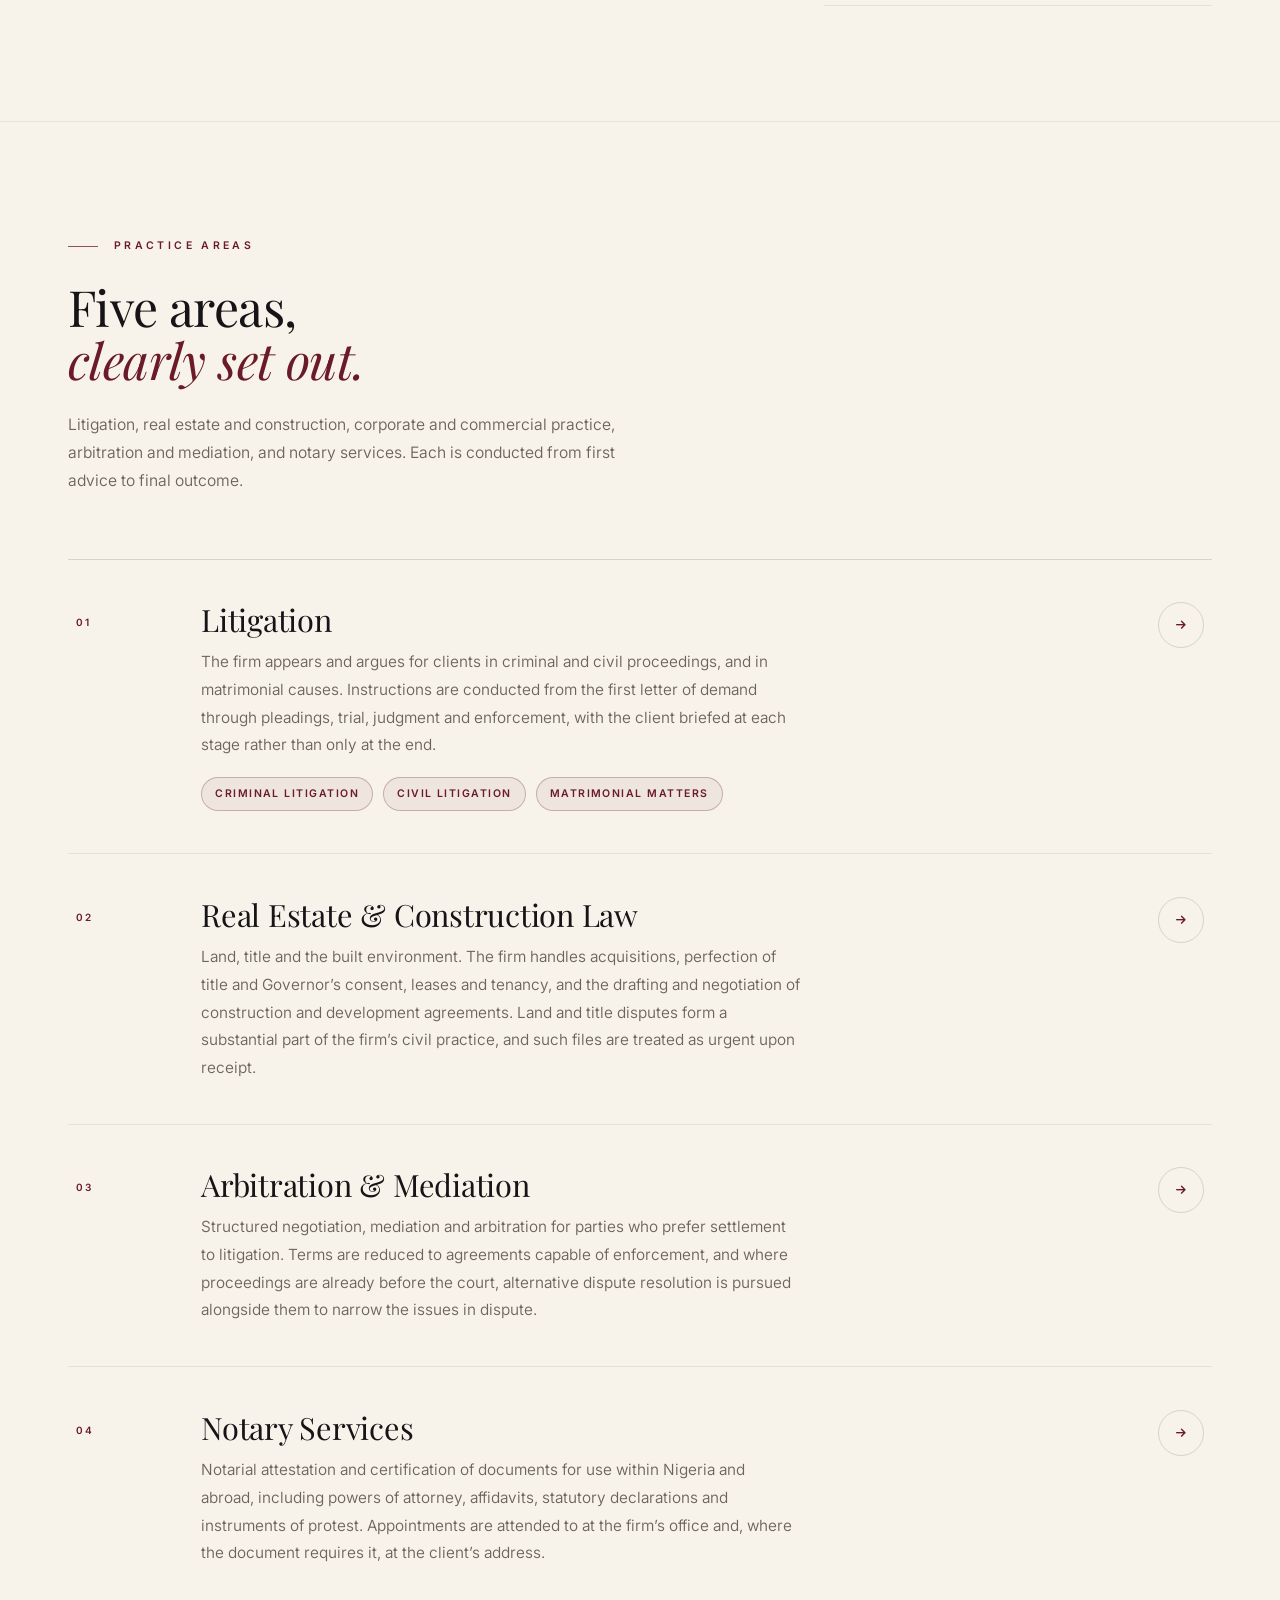
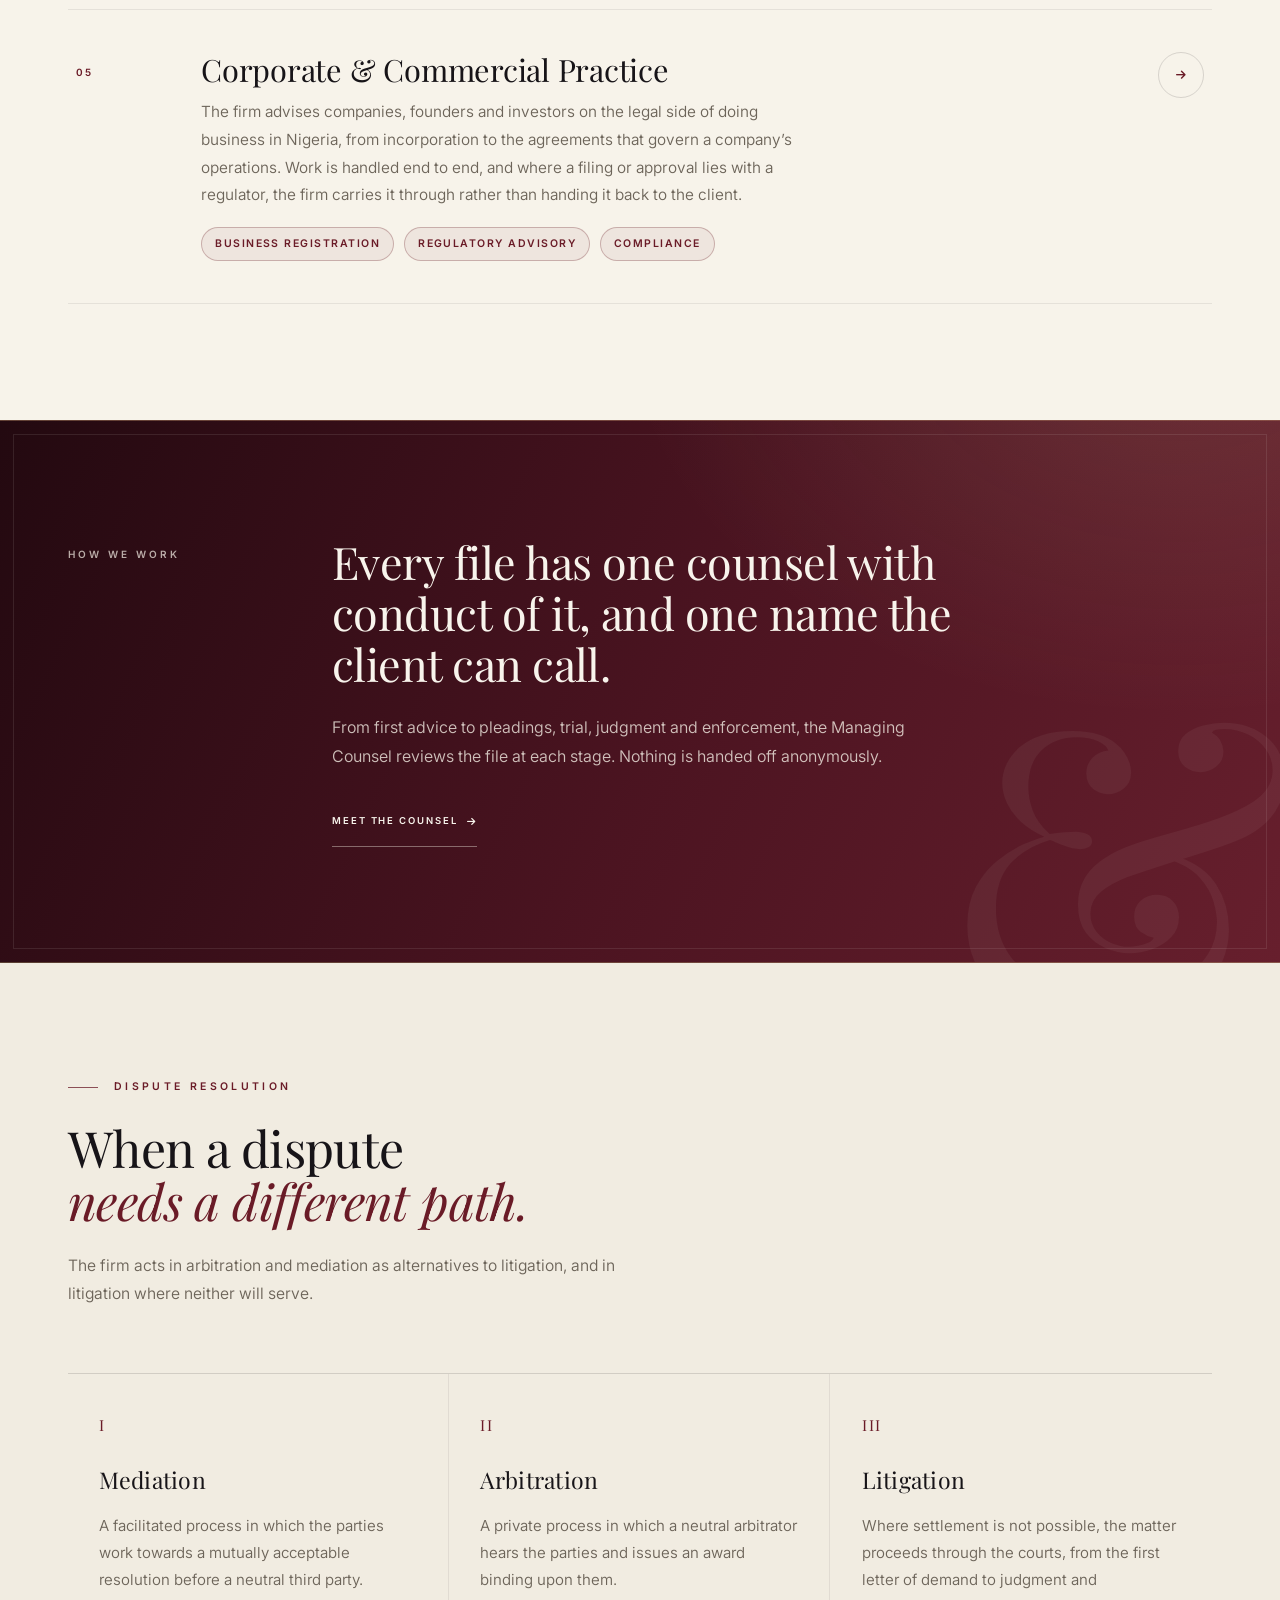
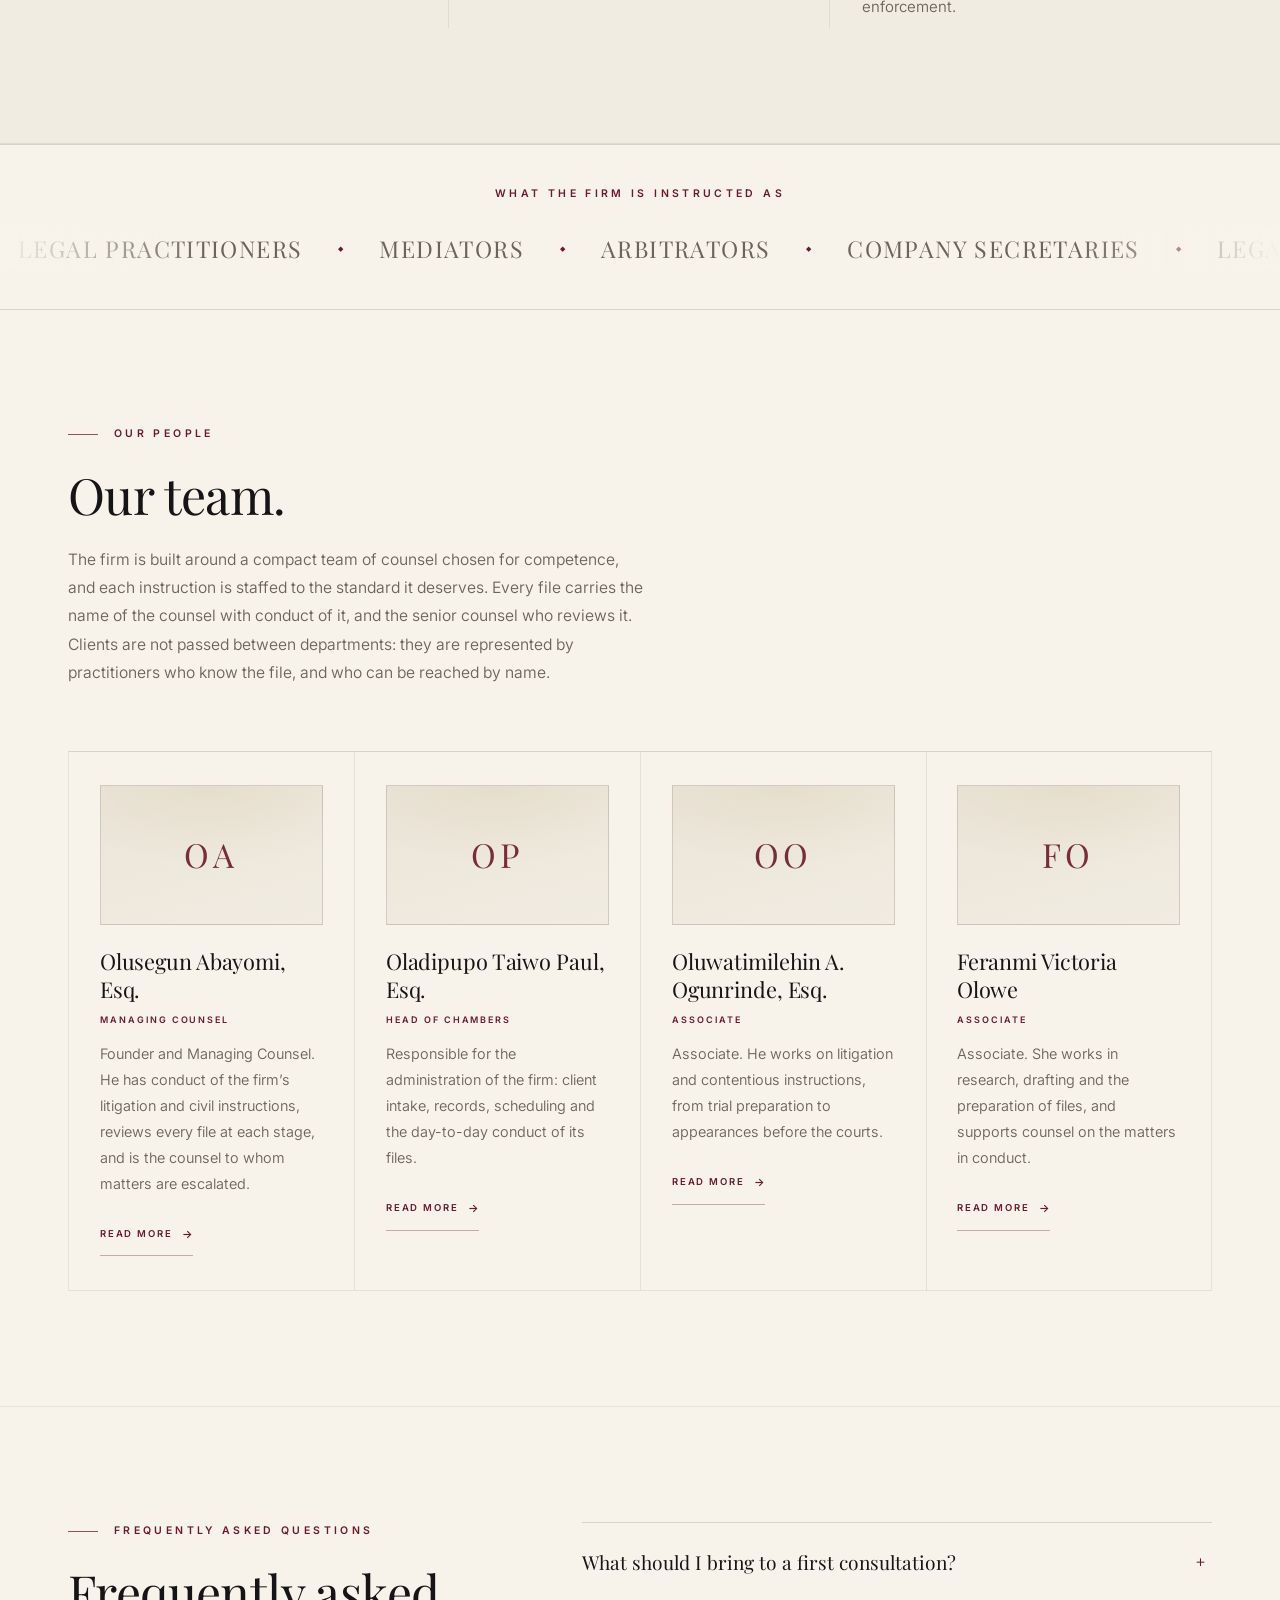
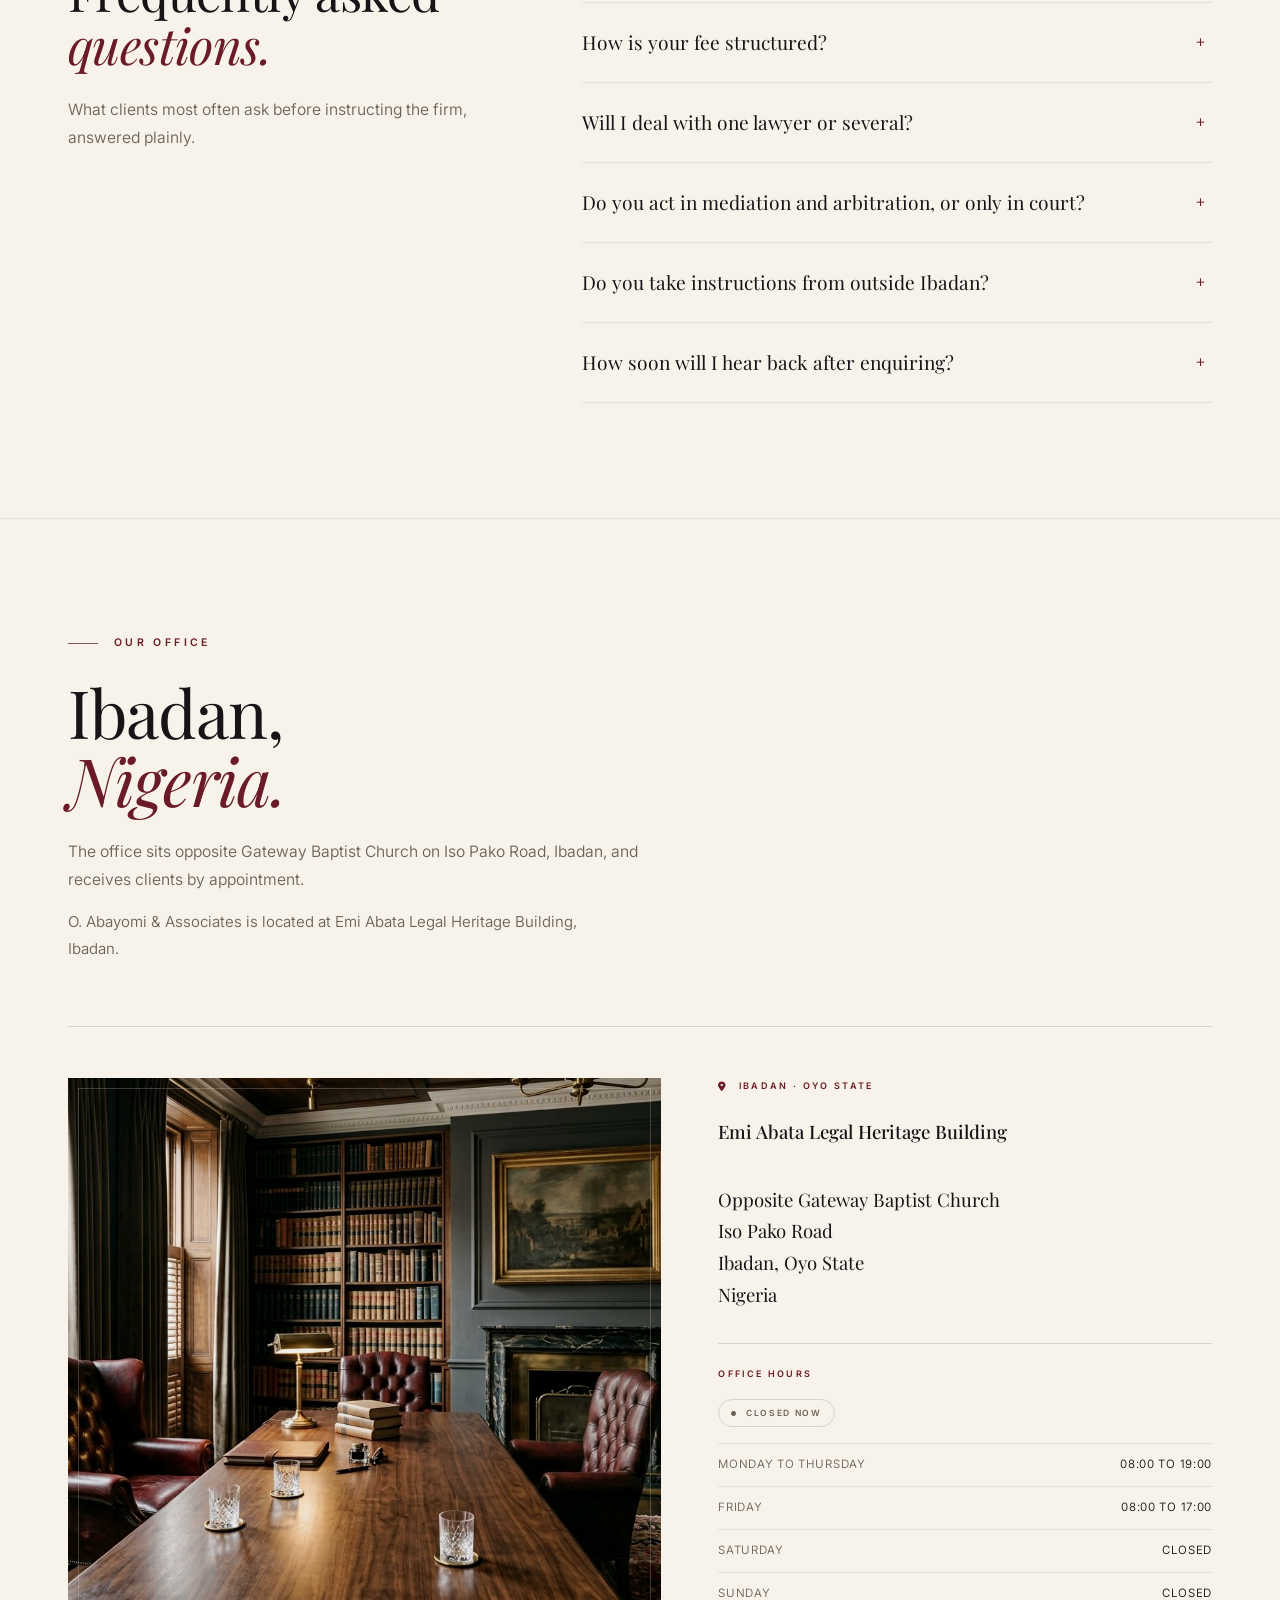
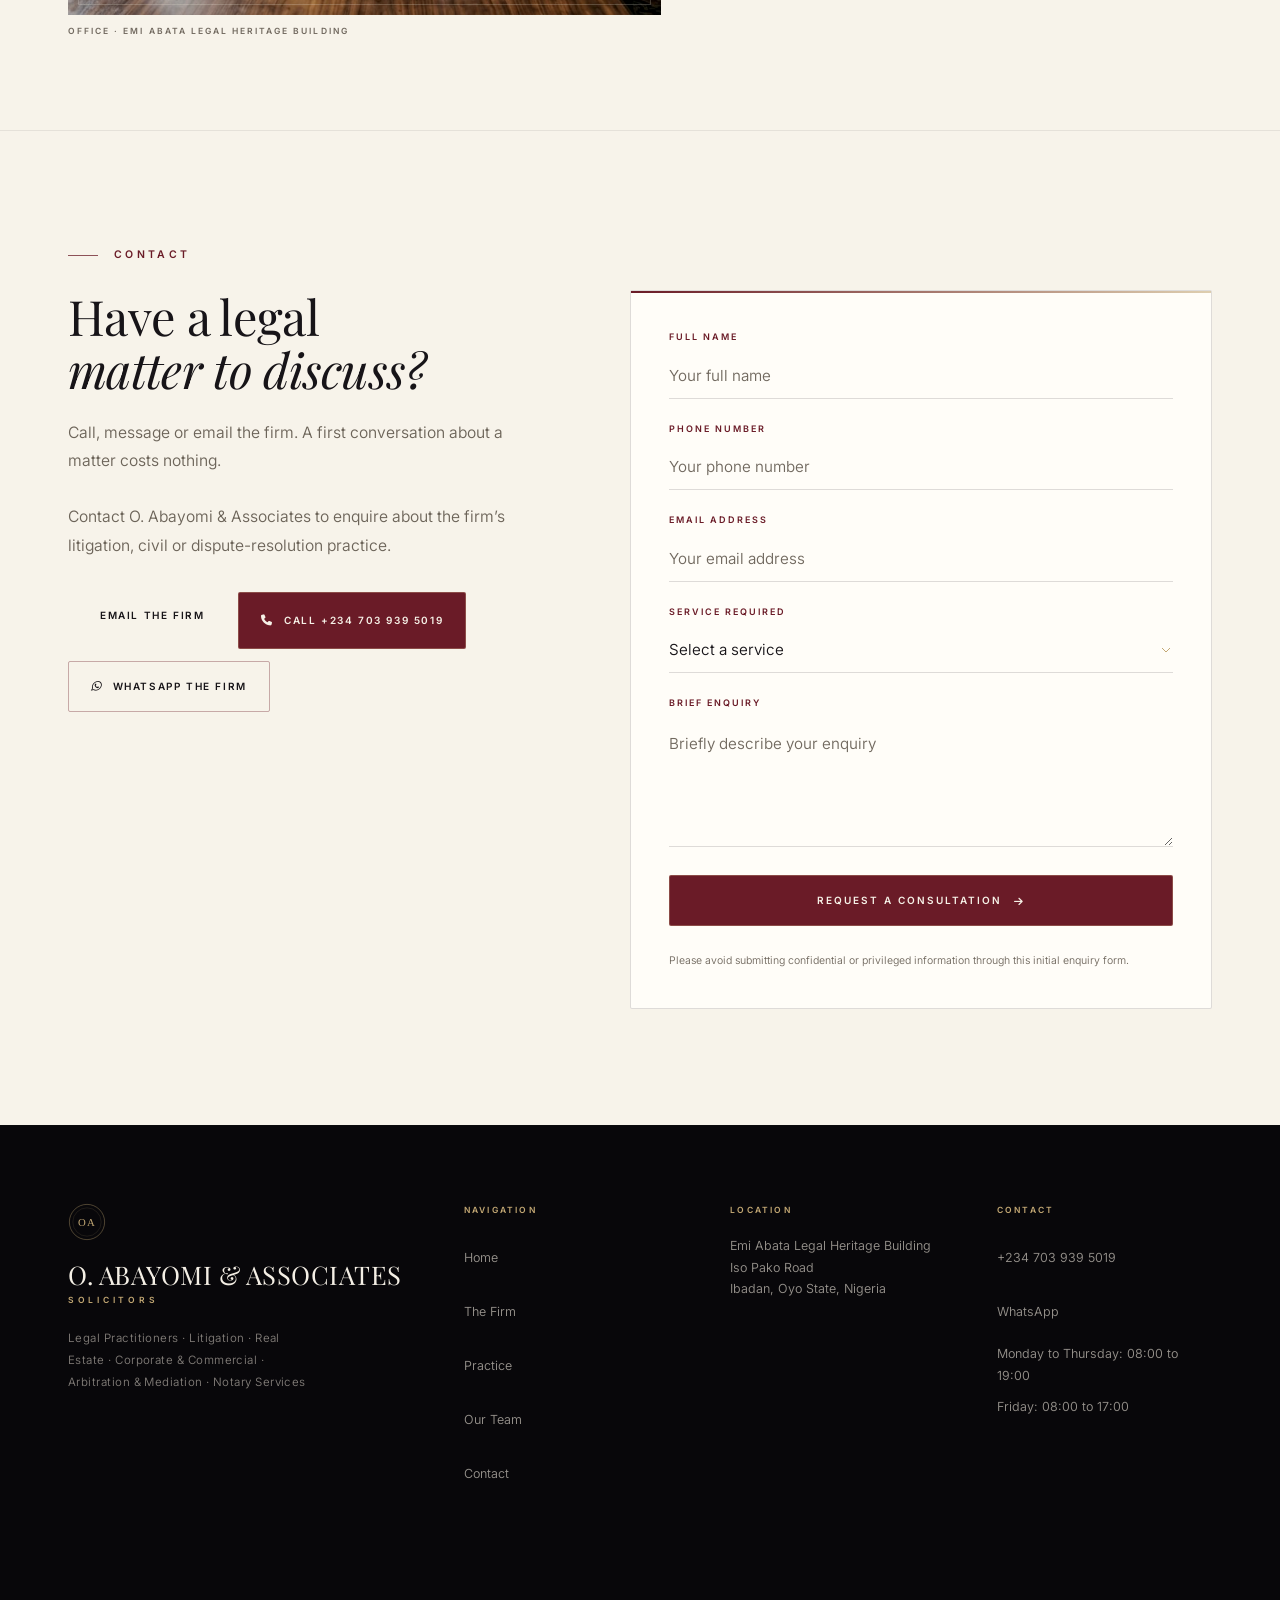
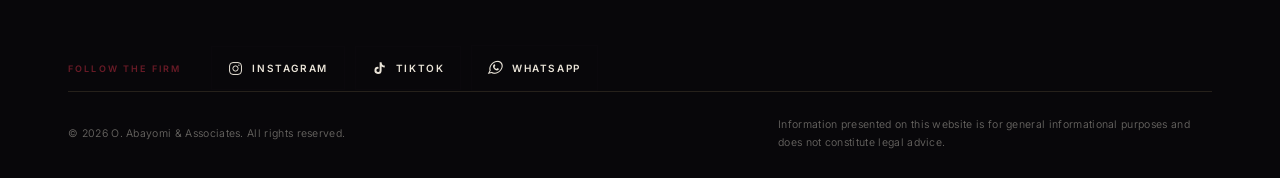
==== commit 0dbef6f2: "Layout fixes: remove group perspective causing 3.5% layer drift; disable 3D and stuck hover on touch" ====
--- a/index.html
+++ b/index.html
@@ -321,14 +321,16 @@
     }
     .nav-links a{
       position:relative;
+      display:inline-flex;align-items:center;
+      min-height:44px;
       font-size:10.5px;font-weight:500;
       letter-spacing:.19em;text-transform:uppercase;
       color:rgba(237,231,219,.78);
-      padding-block:6px;
+      padding-block:12px;
       transition:color .35s;
     }
     .nav-links a::after{
-      content:'';position:absolute;left:0;bottom:0;
+      content:'';position:absolute;left:0;bottom:11px;
       width:0;height:1px;background:var(--brass);
       transition:width .45s var(--ease);
     }
@@ -342,6 +344,7 @@
     .nav-cta{
       flex:none;
       display:inline-flex;align-items:center;gap:9px;
+      min-height:44px;
       padding:11px 20px;
       border:1px solid rgba(195,168,116,.46);
       border-radius:var(--radius);
@@ -760,6 +763,15 @@
       transition:border-color .4s, background .4s;
     }
     .practice-row:hover .practice-sub li{border-color:rgba(196,160,106,.42);background:rgba(110,31,43,.20)}
+    html[data-theme="light"] .practice-sub li{
+      color:#6A1B27;
+      border-color:rgba(106,27,39,.28);
+      background:rgba(106,27,39,.06);
+    }
+    html[data-theme="light"] .practice-row:hover .practice-sub li{
+      border-color:rgba(106,27,39,.45);
+      background:rgba(106,27,39,.10);
+    }
     @media (max-width:680px){
       .practice-row{
         grid-template-columns:minmax(0,1fr);
@@ -968,16 +980,19 @@
     .team-name{
       font-family:var(--font-serif);
       font-size:clamp(1.2rem,1.7vw,1.42rem);
-      font-weight:400;line-height:1.25;
+      font-weight:400;line-height:1.28;
       color:var(--ivory);
-      margin-bottom:6px;
+      margin:0 0 10px;
+      letter-spacing:-.005em;
     }
     .team-role{
       font-size:9px;font-weight:600;letter-spacing:.22em;text-transform:uppercase;
       color:var(--gold);
-      margin-bottom:16px;
-    }
-    .team-bio{font-size:.9rem;line-height:1.8;color:var(--muted)}
+      display:block;
+      margin:0 0 14px;
+      line-height:1.6;
+    }
+    .team-bio{font-size:.9rem;line-height:1.8;color:var(--muted);margin:0}
     @media (max-width:900px){
       .team-grid{grid-template-columns:repeat(2,minmax(0,1fr))}
     }
@@ -1168,7 +1183,8 @@
     }
     .form-input,.form-select,.form-textarea{
       width:100%;
-      padding:10px 0;
+      min-height:46px;
+      padding:12px 0;
       background:transparent;
       border:0;border-bottom:1px solid var(--line);
       border-radius:0;
@@ -1402,8 +1418,6 @@
     /* Landscape row: one counsel per column, tilting in 3D under the pointer */
     .team-grid{
       grid-template-columns:repeat(4,minmax(0,1fr));
-      perspective:1400px;
-      perspective-origin:50% 40%;
     }
     .team-grid .team-card{
       transform-style:preserve-3d;
@@ -1422,14 +1436,29 @@
       opacity:0;transition:opacity .45s;
     }
     .team-card:hover::before,.team-card.open::before{opacity:1}
-    /* raised content, so the card reads as a layer, not a flat box */
-    .team-card > *{transform:translateZ(0);transition:transform .45s cubic-bezier(.22,1,.36,1)}
-    .team-card.tilting .team-portrait,
-    .team-card:hover .team-portrait{transform:translateZ(34px)}
-    .team-card:hover .team-name{transform:translateZ(48px)}
-    .team-card:hover .team-role{transform:translateZ(40px)}
+    /* raised content: only where a real pointer exists, so text never drifts on touch */
+    .team-card > *{transition:transform .45s cubic-bezier(.22,1,.36,1)}
+    @media (hover:hover) and (pointer:fine){
+      .team-card > *{transform:translateZ(0)}
+      .team-card:hover .team-portrait,
+      .team-card.tilting .team-portrait{transform:translateZ(22px)}
+      .team-card:hover .team-name{transform:translateZ(30px)}
+      .team-card:hover .team-role{transform:translateZ(26px)}
+    }
+    /* touch: no 3D on children at all, and neutralise any stuck hover */
+    @media (hover:none), (pointer:coarse){
+      .team-card,
+      .team-card > *,
+      .team-card:hover > *,
+      .team-card.open > *{transform:none !important}
+      .team-card::before{display:none}
+      /* Android leaves :hover latched after a tap, which painted stray wine bands */
+      .team-card:hover{background:transparent}
+      .team-card.open:hover{background:linear-gradient(180deg,rgba(110,31,43,.26),rgba(110,31,43,.08) 70%,transparent)}
+      .team-card:hover .team-monogram{background:transparent;border-color:var(--line);color:var(--gold)}
+    }
     .team-card.open{box-shadow:inset 0 0 0 1px rgba(196,160,106,.34), 0 26px 60px -18px rgba(0,0,0,.55)}
-    .team-card.open .team-portrait{transform:translateZ(30px)}
+    @media (hover:hover) and (pointer:fine){ .team-card.open .team-portrait{transform:translateZ(24px)} }
     .team-card .team-portrait{aspect-ratio:16/10;margin-bottom:22px}
     .team-card .team-portrait span{font-size:clamp(1.7rem,2.6vw,2.2rem)}
     .team-card{transition:transform .45s cubic-bezier(.22,1,.36,1), background .5s var(--ease-soft), box-shadow .5s var(--ease-soft), border-color .5s}
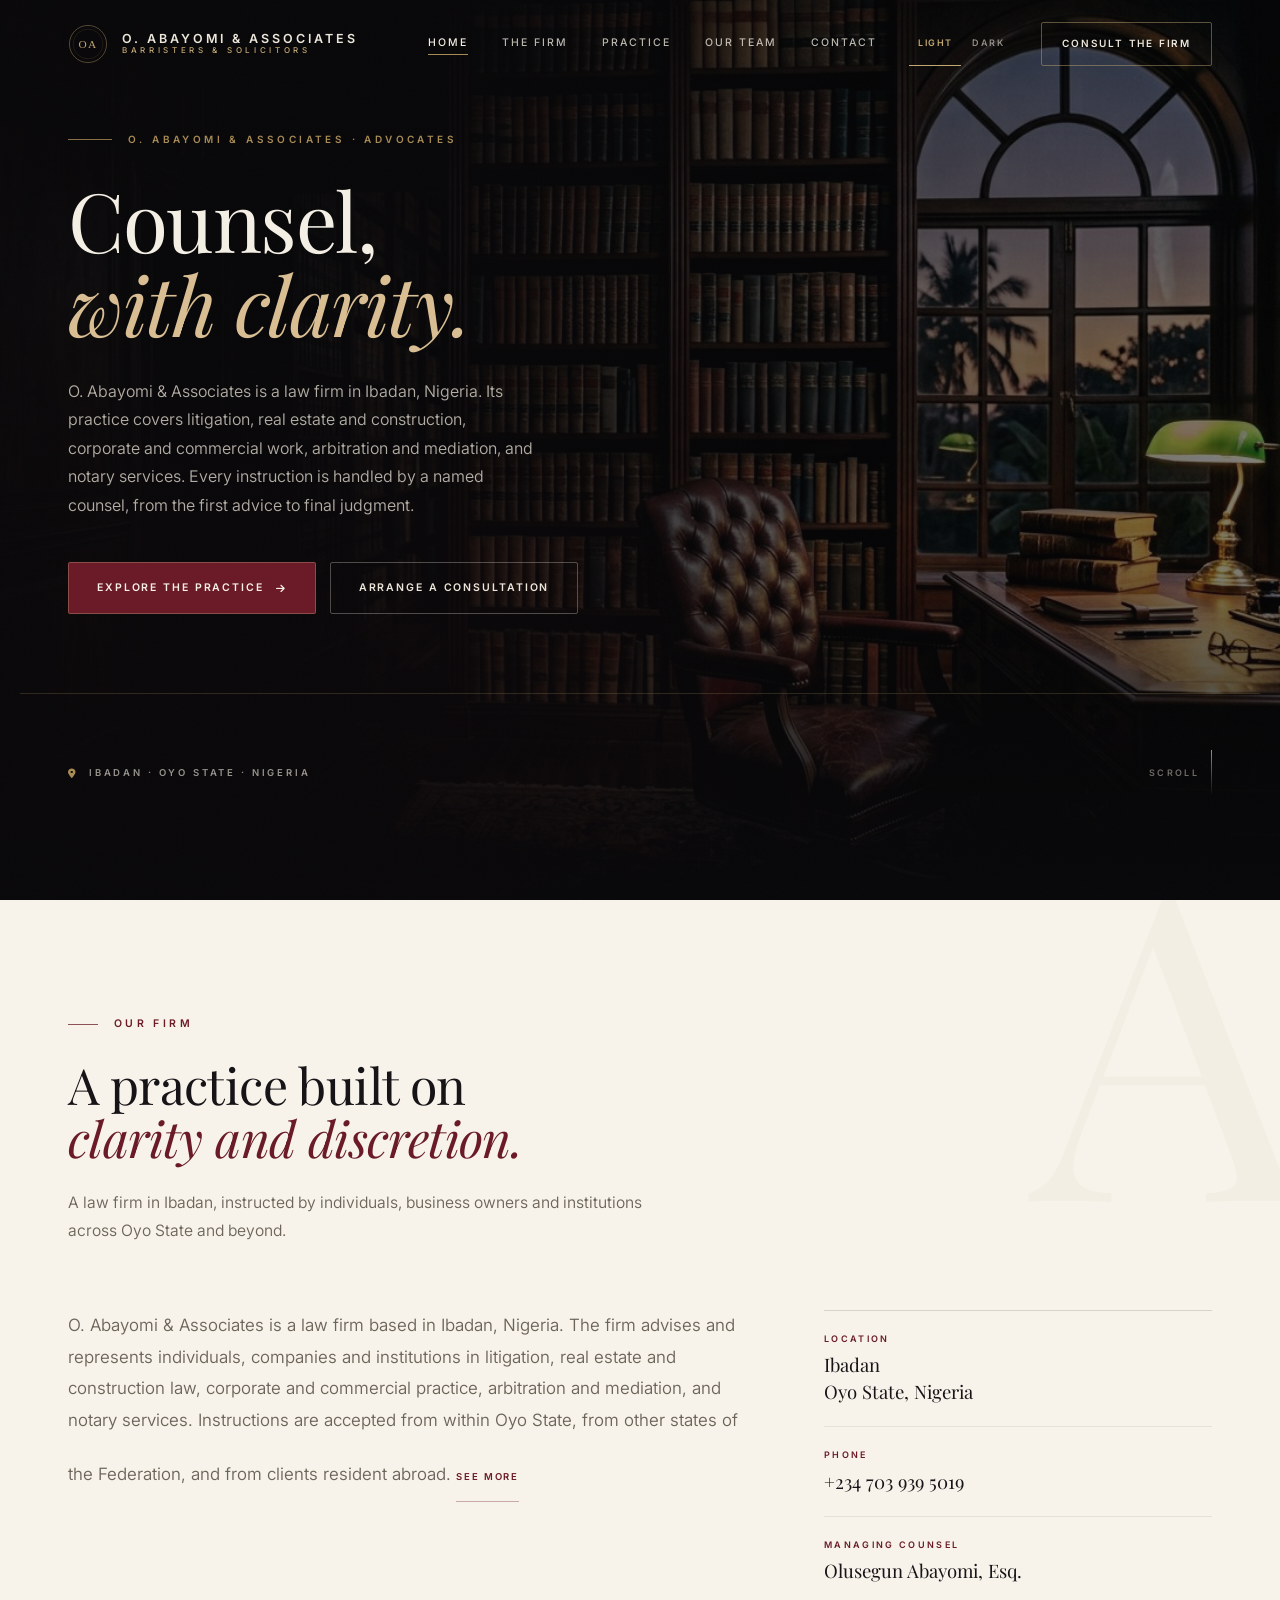
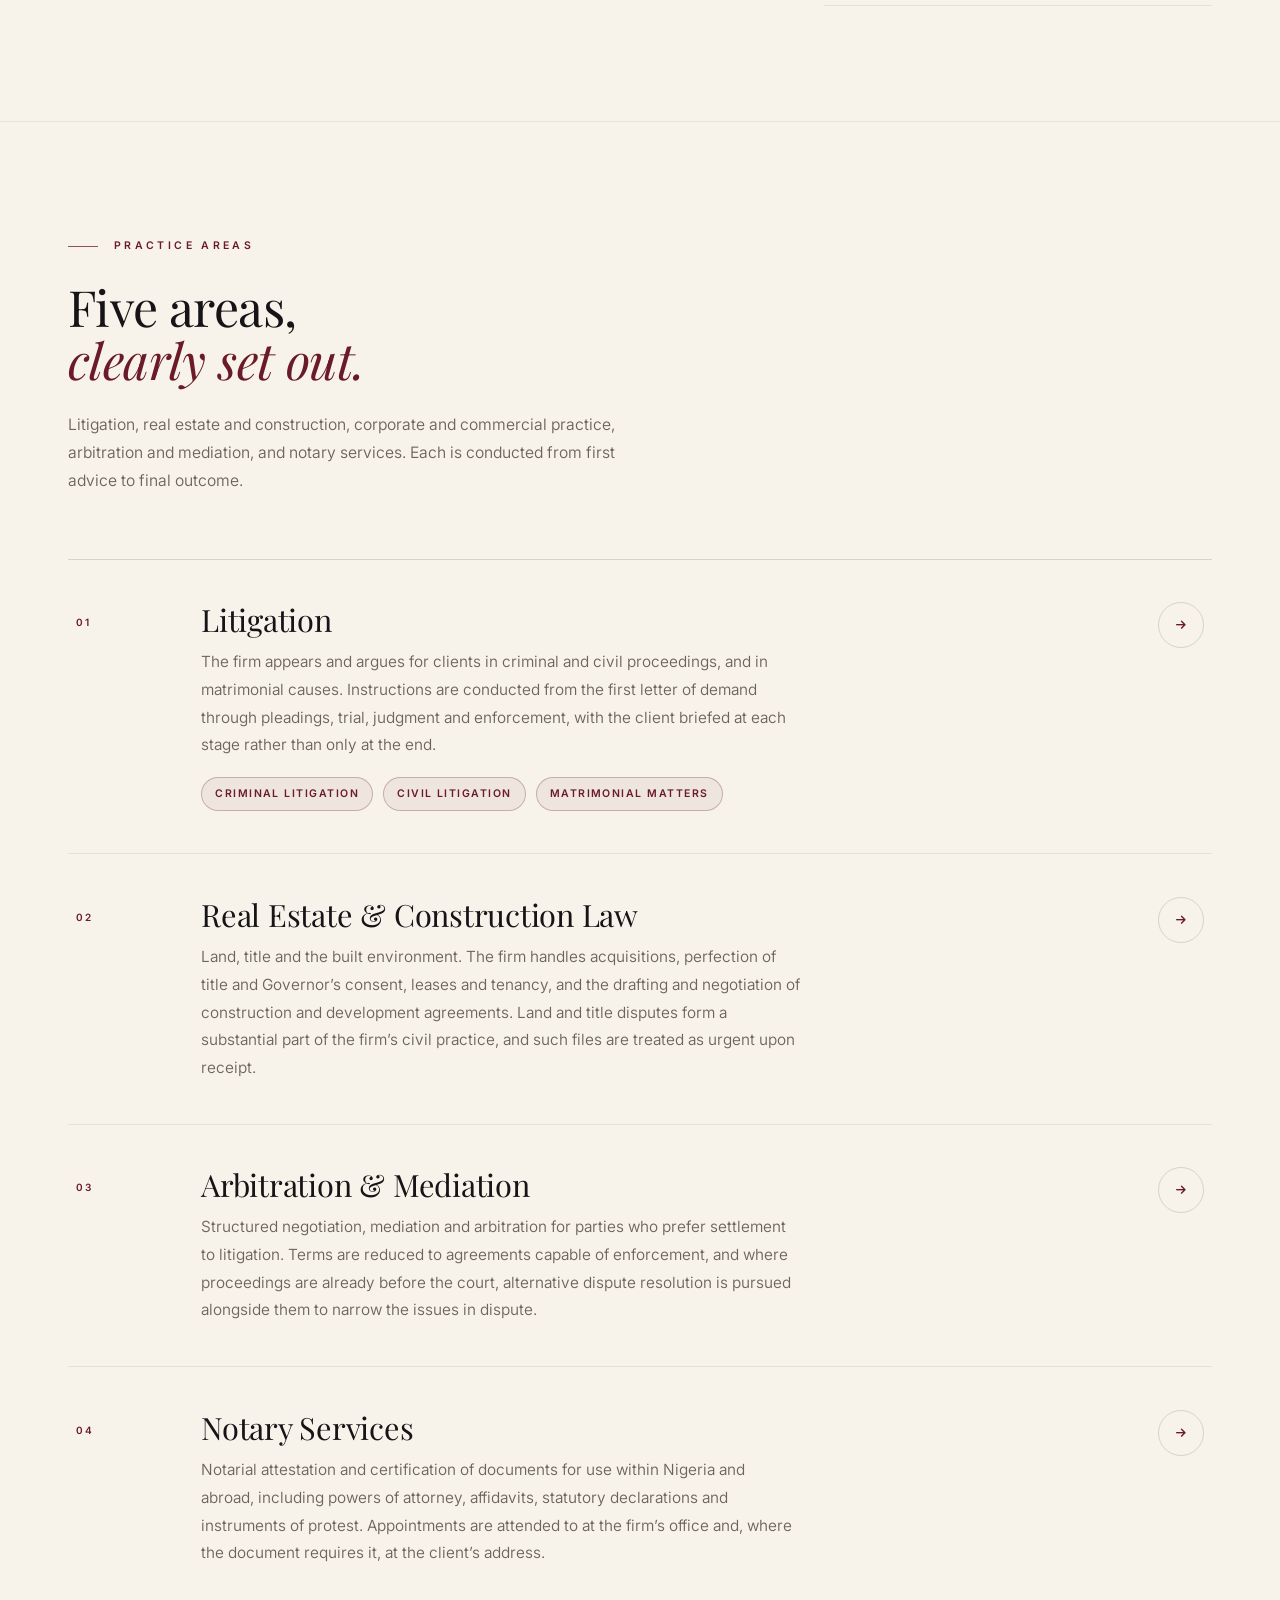
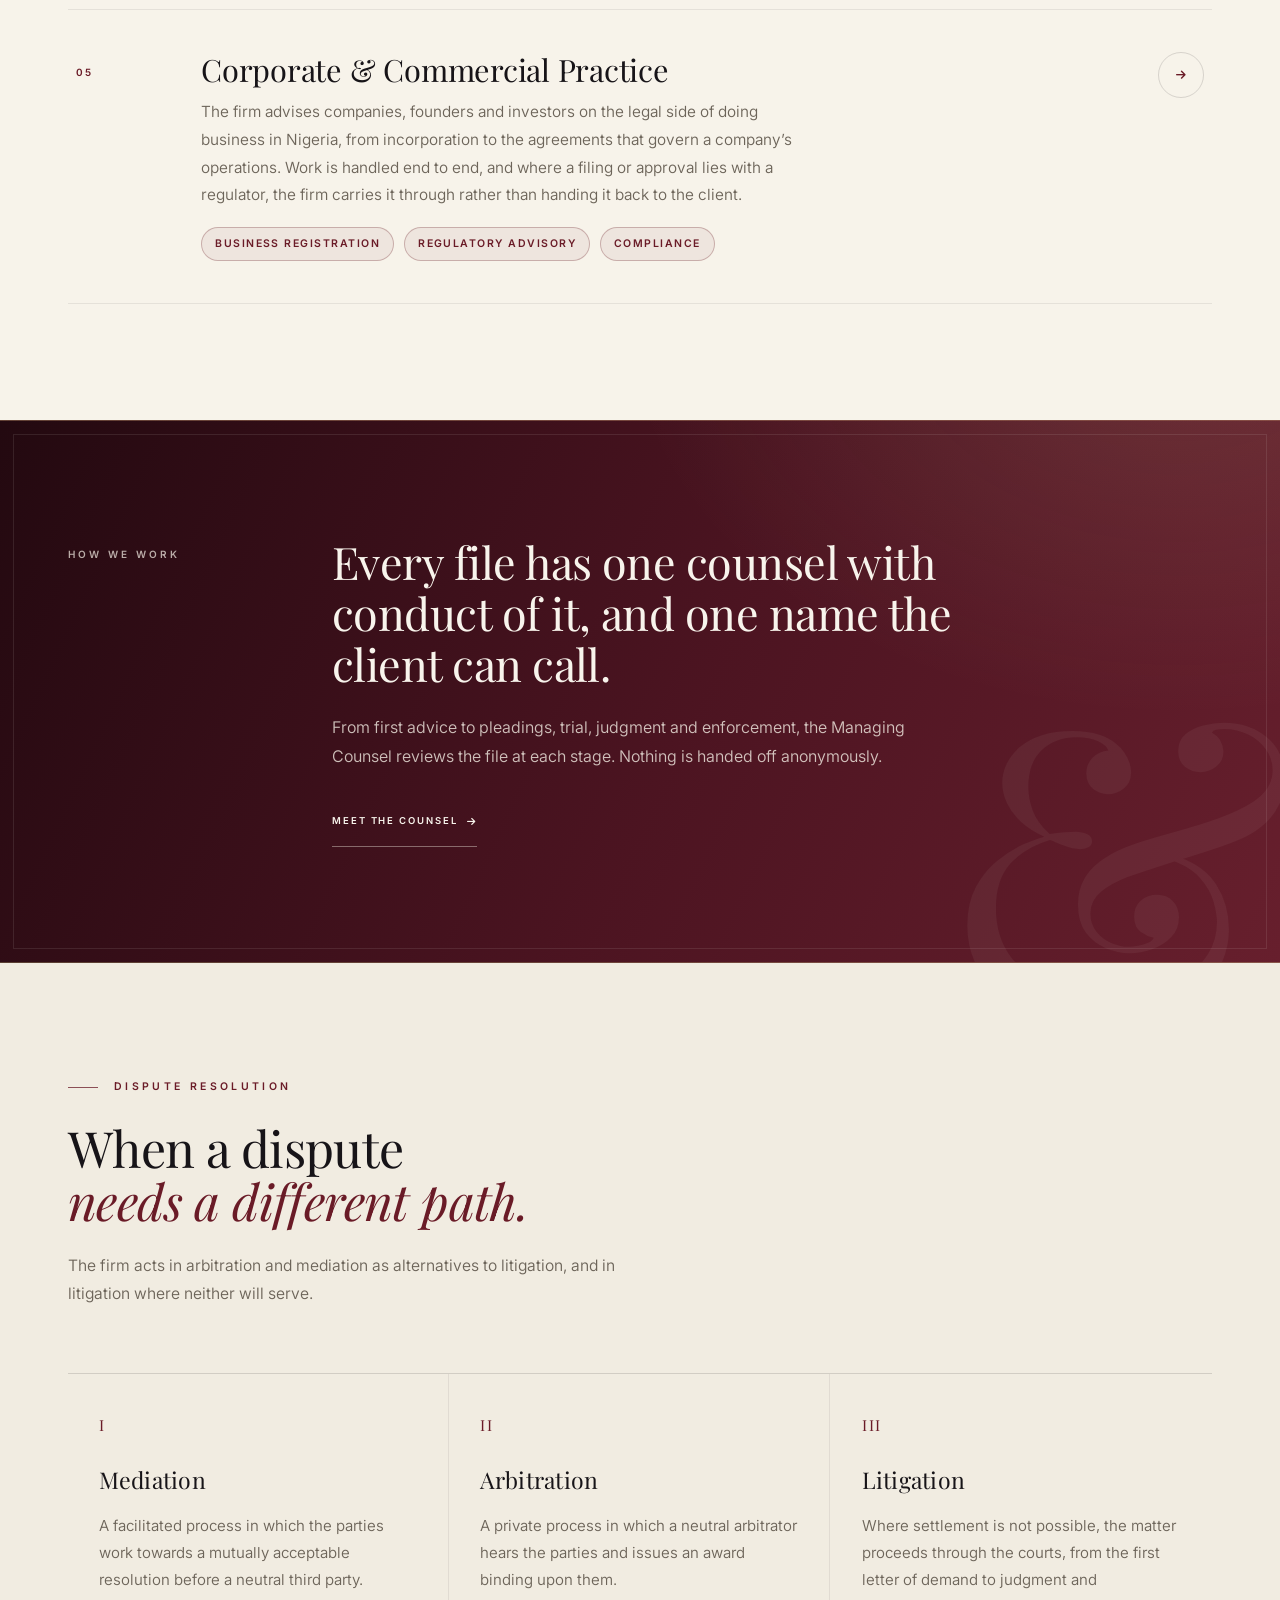
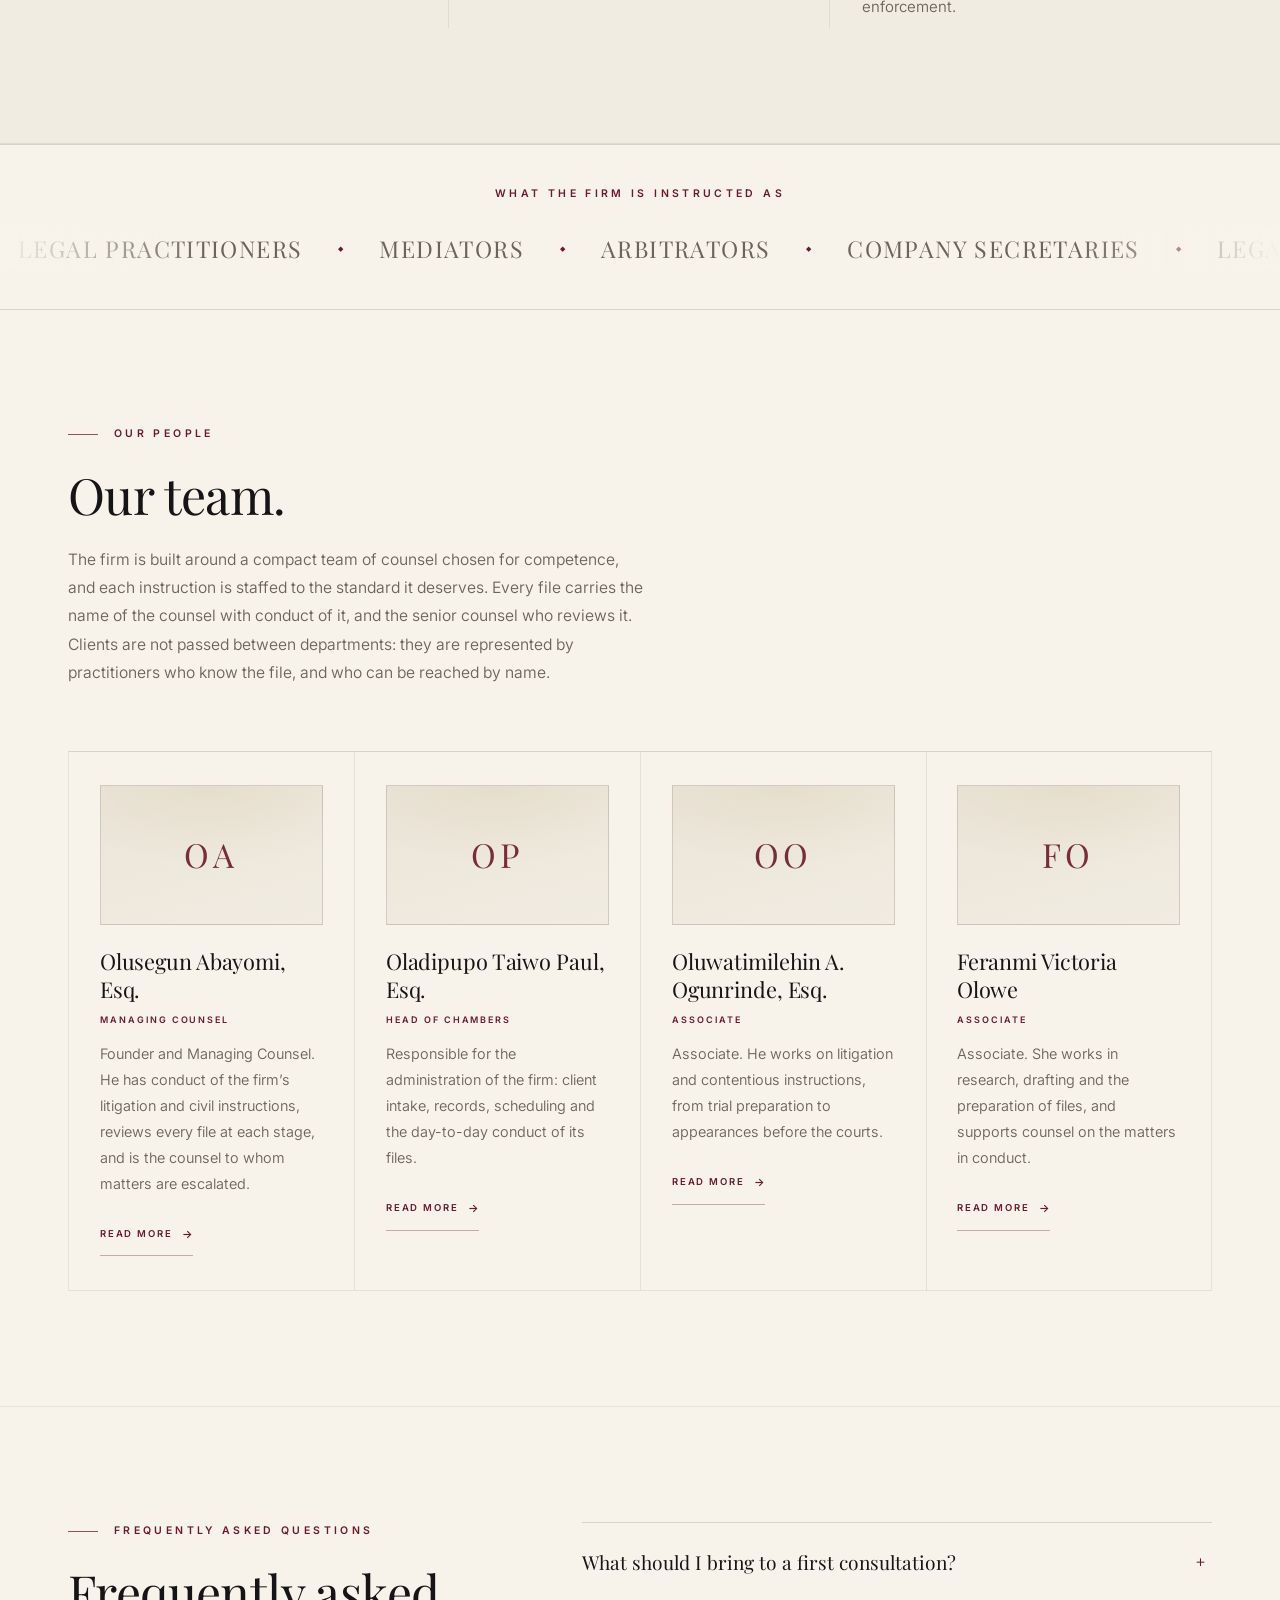
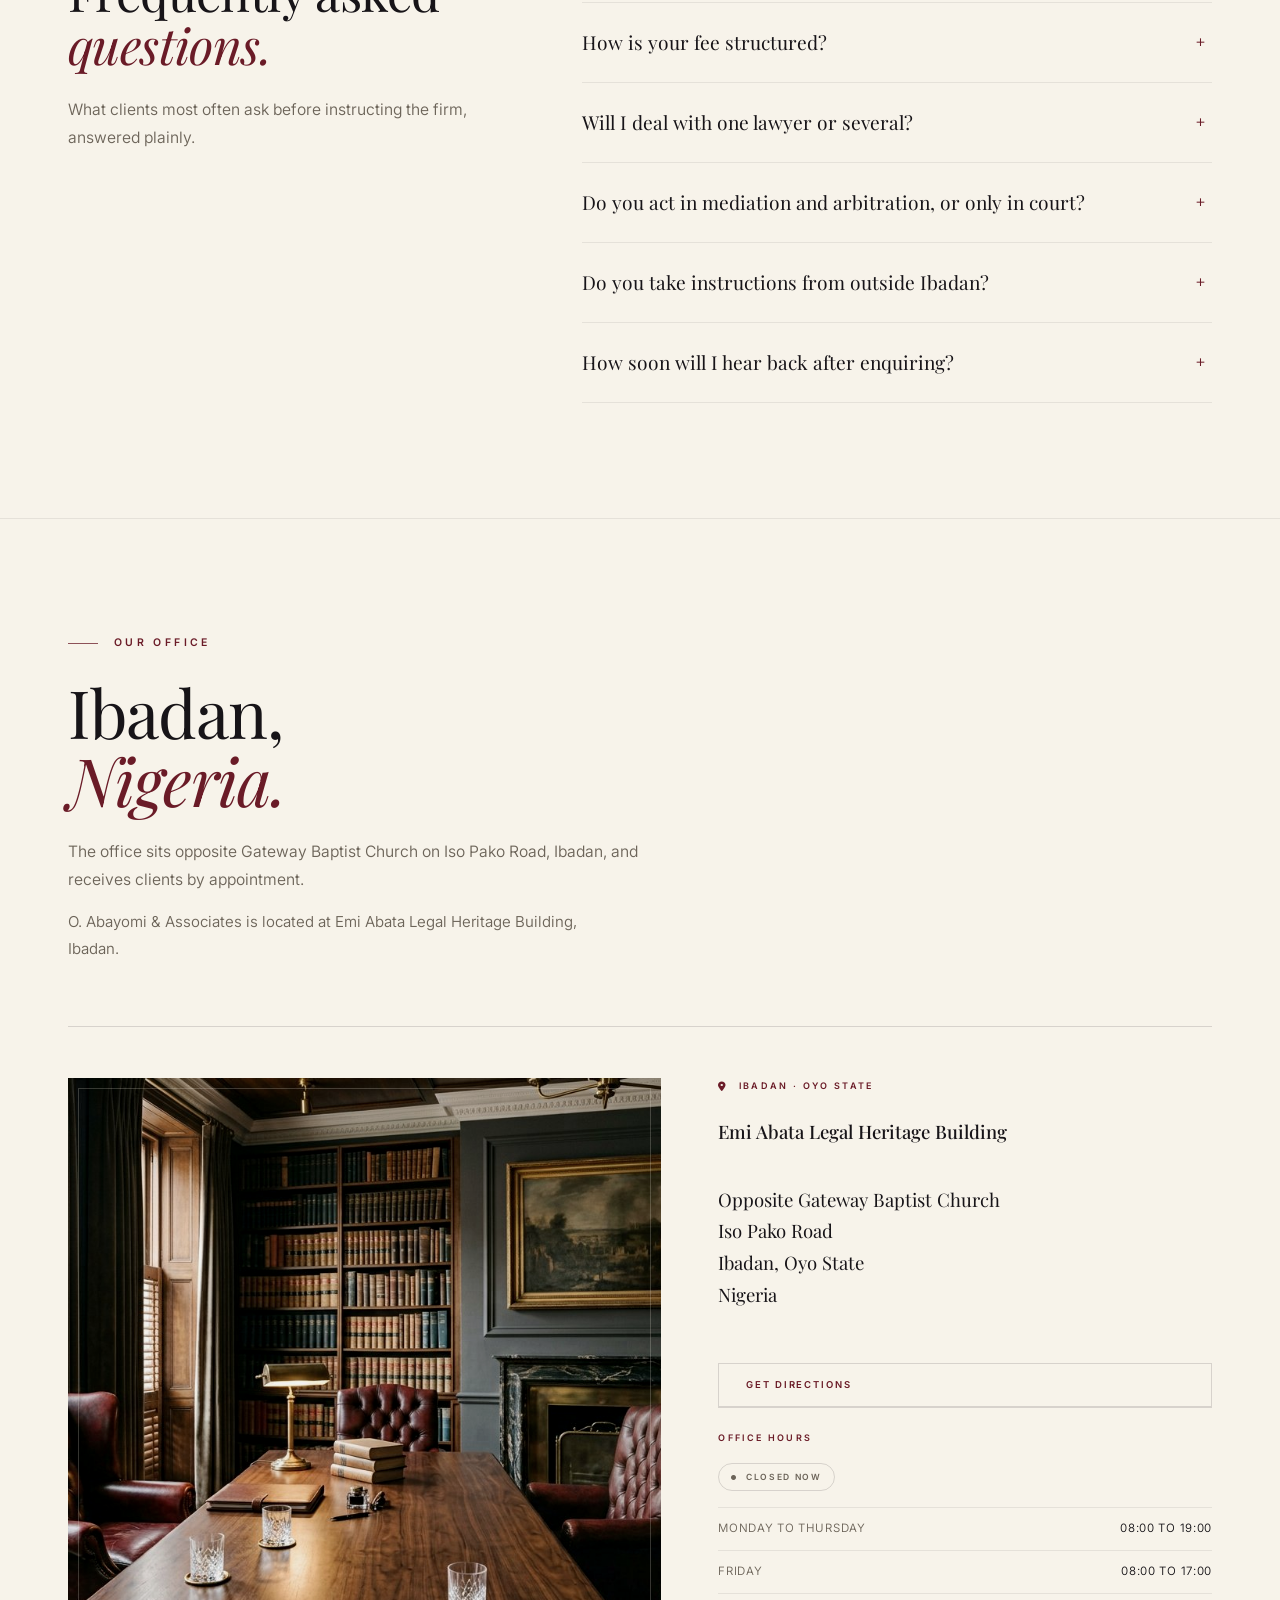
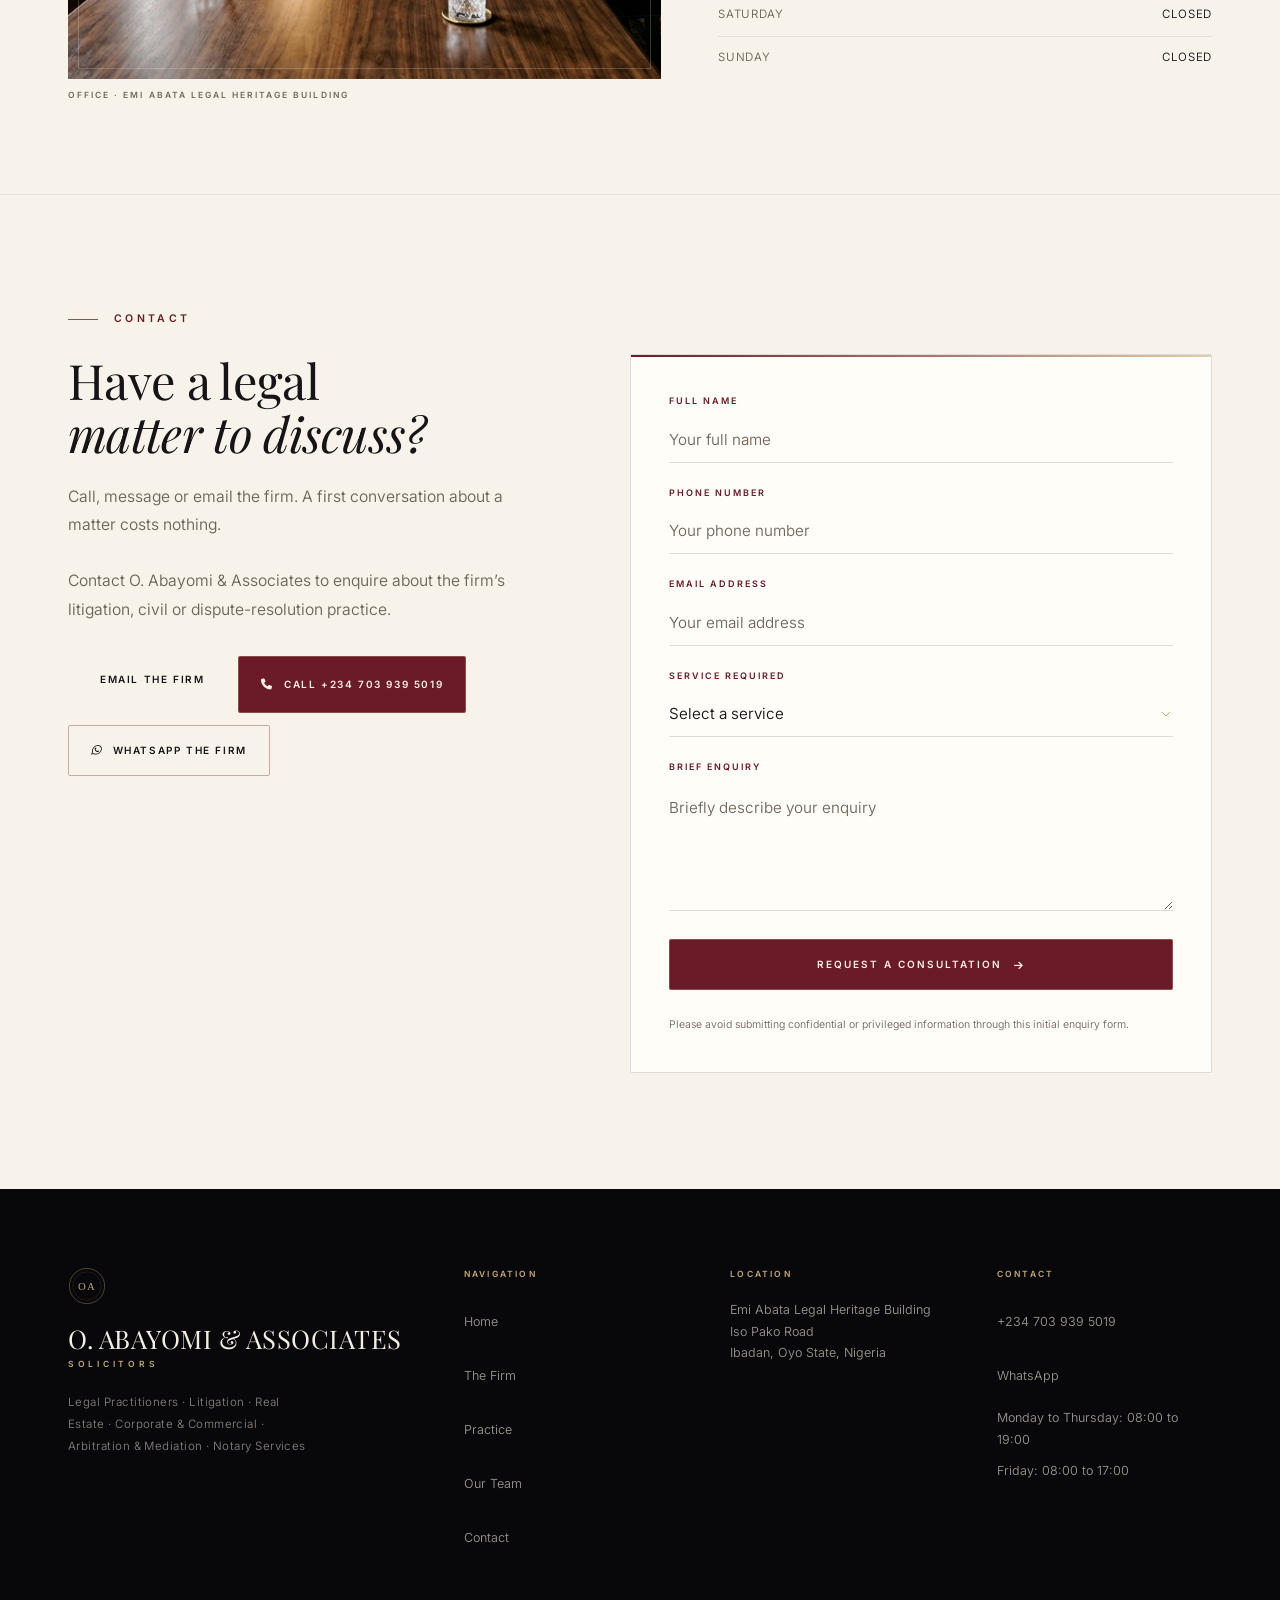
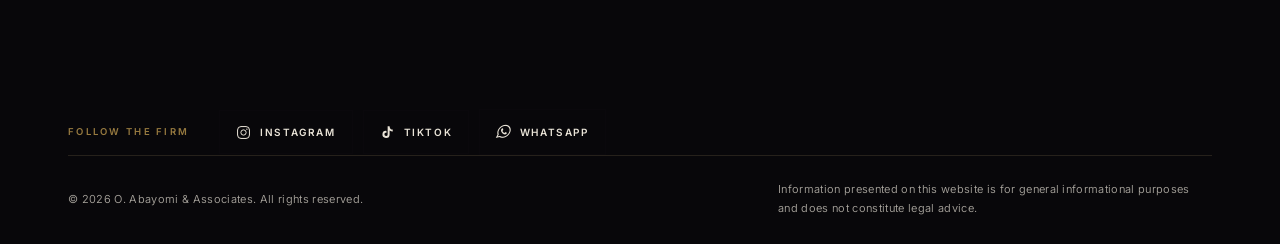
==== commit 74db4e21: "Audit fixes: real form delivery with honest failure state; no-JS fallback and no GET leak; WhatsApp " ====
--- a/index.html
+++ b/index.html
@@ -12,6 +12,7 @@
     <meta property="og:url" content="https://john00-hub.github.io/abayomi-preview/">
     <meta name="twitter:card" content="summary_large_image">
     <meta name="twitter:image" content="https://john00-hub.github.io/abayomi-preview/img/hero.jpg">
+    <meta name="robots" content="noindex, nofollow">
     <link rel="canonical" href="https://john00-hub.github.io/abayomi-preview/">
     <meta name="theme-color" content="#0B0A0C">
 
@@ -1320,8 +1321,8 @@
       border-top:1px solid rgba(195,168,116,.16);
     }
     .footer-copyright,.footer-disclaimer{
-      font-size:10.5px;letter-spacing:.03em;
-      color:rgba(237,231,219,.42);
+      font-size:11px;letter-spacing:.03em;
+      color:rgba(237,231,219,.70);
     }
     .footer-disclaimer{max-width:62ch}
     @media (max-width:880px){
@@ -1367,6 +1368,32 @@
     .hero-visual,.hero-accent-line,.hero-vertical-text{display:none}
 
     
+    .location-directions{
+      display:inline-flex;align-items:center;gap:9px;
+      min-height:44px;margin-top:20px;
+      padding:11px 18px;
+      border:1px solid var(--line);
+      font-family:var(--font-sans);font-size:9.5px;font-weight:600;
+      letter-spacing:.2em;text-transform:uppercase;
+      color:var(--gold);
+      transition:background .4s,border-color .4s,color .4s;
+    }
+    .location-directions:hover{background:var(--wine);border-color:var(--wine);color:#F6F1E7}
+
+    /* ===== SKIP LINK ===== */
+    .form-success-call{display:inline-flex;align-items:center;gap:9px;min-height:44px}
+    .form-failure .form-success-call + .form-success-call{margin-top:6px}
+    .form-failure{display:none}
+    .form-failure.visible{display:block}
+
+    .skip-link{
+      position:absolute;left:-9999px;top:0;z-index:1000;
+      background:var(--wine);color:#F6F1E7;
+      padding:14px 20px;font-family:var(--font-sans);
+      font-size:11px;font-weight:600;letter-spacing:.16em;text-transform:uppercase;
+    }
+    .skip-link:focus{left:12px;top:12px}
+
     /* ===== 44px tap targets ===== */
     .practice-arrow{ width:46px !important; height:46px !important; }
     .see-more{ min-height:44px !important; display:inline-flex !important; align-items:center; }
@@ -1486,8 +1513,9 @@
       border-top:1px solid var(--line-soft);
     }
     .footer-social-label{
-      font-family:var(--font-sans);font-size:9px;font-weight:600;
-      letter-spacing:.24em;text-transform:uppercase;color:var(--gold);
+      font-family:var(--font-sans);font-size:9.5px;font-weight:600;
+      letter-spacing:.24em;text-transform:uppercase;
+      color:var(--brass-hi);
     }
     .footer-social-row{display:flex;align-items:center;gap:10px;flex-wrap:wrap}
     .footer-social-row a{
@@ -1532,16 +1560,20 @@
   }catch(e){}
 })();
 </script>
-    <noscript><style>.reveal{opacity:1!important;transform:none!important}</style></noscript>
+    <noscript><style>.reveal{opacity:1!important;transform:none!important}
+      .contact-form{display:none!important}
+      .noscript-contact{display:block!important}
+    </style></noscript>
 <link rel="preload" href="fonts/Playfair.woff2" as="font" type="font/woff2" crossorigin>
 <link rel="preload" href="fonts/Inter.woff2" as="font" type="font/woff2" crossorigin>
 </head>
 <body>
+    <a href="#main" class="skip-link">Skip to content</a>
 
     <!-- ============ NAVIGATION ============ -->
     <nav class="site-nav" id="siteNav" role="navigation" aria-label="Primary navigation">
         <div class="container">
-            <a href="#home" class="nav-logo" aria-label="O. Abayomi & Associates home">
+            <a href="#home" class="nav-logo" aria-label="OA, O. Abayomi &amp; Associates Barristers &amp; Solicitors, home">
                 <svg class="nav-crest" viewBox="0 0 44 44" fill="none" aria-hidden="true">
                     <circle cx="22" cy="22" r="20.4" stroke="currentColor" stroke-width=".8" opacity=".55"/>
                     <circle cx="22" cy="22" r="16.4" stroke="currentColor" stroke-width=".5" opacity=".28"/>
@@ -1574,6 +1606,9 @@
             </button>
         </div>
     </nav>
+
+    <main id="main">
+
 
     <!-- ============ MOBILE MENU ============ -->
     <div class="mobile-menu" id="mobileMenu" role="dialog" aria-modal="true" aria-label="Mobile navigation">
@@ -1670,14 +1705,14 @@
     </section>
 
     <!-- ============ PRACTICE ============ -->
-    <section class="practice" id="practice" aria-label="Practice areas">
+    <section class="practice" id="practice" aria-label="Practice areas in detail">
         <div class="container">
             <div class="practice-header">
                 <p class="section-label reveal">PRACTICE AREAS</p>
                 <h2 class="section-title reveal">Five areas,<br><em>clearly set out.</em></h2>
                     <p class="section-subtitle reveal">Litigation, real estate and construction, corporate and commercial practice, arbitration and mediation, and notary services. Each is conducted from first advice to final outcome.</p>
             </div>
-            <div class="practice-list">
+            <div class="practice-list" role="list">
                 <div class="practice-row reveal" role="listitem">
                     <span class="practice-number">01</span>
                     <div class="practice-info">
@@ -1794,7 +1829,7 @@
     </section>
 
     <!-- ============ PROFESSIONAL CAPACITIES ============ -->
-    <section class="capacities" aria-label="Practice areas">
+    <section class="capacities" aria-label="Professional capacities">
         <div class="capacities-label">
             <p class="section-label reveal">WHAT THE FIRM IS INSTRUCTED AS</p>
         </div>
@@ -1932,6 +1967,9 @@
                         Ibadan, Oyo State<br>
                         Nigeria
                     </address>
+                    <a class="location-directions" href="https://www.google.com/maps/search/?api=1&amp;query=Emi+Abata+Legal+Heritage+Building%2C+Iso+Pako+Road%2C+Ibadan%2C+Oyo+State%2C+Nigeria" target="_blank" rel="noopener noreferrer">
+                        <i class="fa-solid fa-diamond-turn-right" aria-hidden="true"></i> GET DIRECTIONS
+                    </a>
                     <div class="location-hours">
                         <h3 class="location-hours-title">OFFICE HOURS</h3>
                         <div id="hoursStatus" class="hours-status closed" aria-live="polite">
@@ -1971,35 +2009,46 @@
                     <p class="contact-copy reveal">
                         Contact O. Abayomi &amp; Associates to enquire about the firm&rsquo;s litigation, civil or dispute-resolution practice.</p>
                     <div class="contact-actions reveal">
-                        <a href="mailto:chambers@abayomilaw.com" class="contact-btn" style="margin-bottom:10px"><i class="fa-solid fa-envelope" aria-hidden="true"></i> EMAIL THE FIRM</a>
-                    <a href="tel:+2347039395019" class="contact-btn contact-btn-call" aria-label="Call the firm at +234 703 939 5019">
+                        <a href="mailto:soabayomi2013@gmail.com" class="contact-btn" style="margin-bottom:10px"><i class="fa-solid fa-envelope" aria-hidden="true"></i> EMAIL THE FIRM</a>
+                    <a href="tel:+2347039395019" class="contact-btn contact-btn-call" aria-label="Call +234 703 939 5019">
                             <i class="fa-solid fa-phone" aria-hidden="true"></i> CALL +234 703 939 5019
                         </a>
-                        <a href="https://wa.me/2347039395019?text=Hello%20O. Abayomi & Associates%20Solicitors%2C%20I%20would%20like%20to%20make%20an%20enquiry%20about%20your%20legal%20services." target="_blank" rel="noopener noreferrer" class="contact-btn contact-btn-whatsapp" aria-label="Contact the firm on WhatsApp">
+                        <a href="https://wa.me/2347039395019?text=Hello%20O.%20Abayomi%20%26%20Associates%2C%20I%20would%20like%20to%20make%20an%20enquiry%20about%20your%20legal%20services." target="_blank" rel="noopener noreferrer" class="contact-btn contact-btn-whatsapp" aria-label="WhatsApp the firm">
                             <i class="fa-brands fa-whatsapp" aria-hidden="true"></i> WHATSAPP THE FIRM
                         </a>
                     </div>
                 </div>
                 <div class="contact-form-wrap reveal reveal-delay-2">
-                    <form class="contact-form" id="contactForm" novalidate aria-label="Enquiry form">
+                    <div class="noscript-contact" style="display:none">
+                        <p class="noscript-contact-title">Message the firm directly</p>
+                        <p class="noscript-contact-copy">The enquiry form needs JavaScript. You can still reach the firm now, and a message sent this way reaches a person.</p>
+                        <a class="contact-btn" href="mailto:soabayomi2013@gmail.com"><i class="fa-solid fa-envelope" aria-hidden="true"></i> EMAIL THE FIRM</a>
+                        <a class="contact-btn" href="tel:+2347039395019" style="margin-top:10px"><i class="fa-solid fa-phone" aria-hidden="true"></i> CALL 0703 939 5019</a>
+                        <a class="contact-btn" href="https://wa.me/2347039395019?text=Hello%20O.%20Abayomi%20%26%20Associates%2C%20I%20would%20like%20to%20make%20an%20enquiry." target="_blank" rel="noopener noreferrer" style="margin-top:10px"><i class="fa-brands fa-whatsapp" aria-hidden="true"></i> WHATSAPP THE FIRM</a>
+                    </div>
+                    <form class="contact-form" id="contactForm" method="post" action="https://formsubmit.co/soabayomi2013@gmail.com" novalidate aria-label="Enquiry form">
+                        <input type="hidden" name="_subject" value="New enquiry from the firm website">
+                        <input type="hidden" name="_template" value="table">
+                        <input type="hidden" name="_captcha" value="false">
+                        <input type="text" name="_honey" style="display:none" tabindex="-1" autocomplete="off" aria-hidden="true">
                         <div class="form-group">
                             <label class="form-label" for="fullName">Full Name</label>
-                            <input class="form-input" type="text" id="fullName" name="fullName" placeholder="Your full name" required aria-required="true" autocomplete="name">
-                            <span class="form-error" aria-live="polite">Please enter your full name.</span>
+                            <input class="form-input" type="text" id="fullName" name="fullName" placeholder="Your full name" required aria-required="true" autocomplete="name" aria-describedby="fullNameError">
+                            <span class="form-error" id="fullNameError" aria-live="polite">Please enter your full name.</span>
                         </div>
                         <div class="form-group">
                             <label class="form-label" for="phone">Phone Number</label>
-                            <input class="form-input" type="tel" id="phone" name="phone" placeholder="Your phone number" required aria-required="true" autocomplete="tel">
-                            <span class="form-error" aria-live="polite">Please enter a valid phone number.</span>
+                            <input class="form-input" type="tel" id="phone" name="phone" placeholder="Your phone number" required aria-required="true" autocomplete="tel" aria-describedby="phoneError">
+                            <span class="form-error" id="phoneError" aria-live="polite">Please enter a valid phone number.</span>
                         </div>
                         <div class="form-group">
                             <label class="form-label" for="email">Email Address</label>
-                            <input class="form-input" type="email" id="email" name="email" placeholder="Your email address" required aria-required="true" autocomplete="email">
-                            <span class="form-error" aria-live="polite">Please enter a valid email address.</span>
+                            <input class="form-input" type="email" id="email" name="email" placeholder="Your email address" required aria-required="true" autocomplete="email" aria-describedby="emailError">
+                            <span class="form-error" id="emailError" aria-live="polite">Please enter a valid email address.</span>
                         </div>
                         <div class="form-group">
                             <label class="form-label" for="service">Service Required</label>
-                            <select class="form-select" id="service" name="service" required aria-required="true">
+                            <select class="form-select" id="service" name="service" required aria-required="true" aria-describedby="serviceError">
                             <option value="" disabled selected>Select a service</option>
                             <option value="Litigation">Litigation</option>
                             <option value="Real Estate & Construction Law">Real Estate &amp; Construction Law</option>
@@ -2008,12 +2057,12 @@
                             <option value="Notary Services">Notary Services</option>
                             <option value="Other">Other</option>
                         </select>
-                            <span class="form-error" aria-live="polite">Please select a service.</span>
+                            <span class="form-error" id="serviceError" aria-live="polite">Please select a service.</span>
                         </div>
                         <div class="form-group">
                             <label class="form-label" for="enquiry">Brief Enquiry</label>
-                            <textarea class="form-textarea" id="enquiry" name="enquiry" placeholder="Briefly describe your enquiry" rows="4" required aria-required="true"></textarea>
-                            <span class="form-error" aria-live="polite">Please provide a brief enquiry.</span>
+                            <textarea class="form-textarea" id="enquiry" name="enquiry" placeholder="Briefly describe your enquiry" rows="4" required aria-required="true" aria-describedby="enquiryError"></textarea>
+                            <span class="form-error" id="enquiryError" aria-live="polite">Please provide a brief enquiry.</span>
                         </div>
                         <button type="submit" class="form-submit" aria-label="Request a consultation">
                             REQUEST A CONSULTATION <i class="fa-solid fa-arrow-right" aria-hidden="true"></i>
@@ -2022,9 +2071,15 @@
                             Please avoid submitting confidential or privileged information through this initial enquiry form.
                         </p>
                     </form>
+                    <div class="form-failure" id="formFailure" role="alert" aria-live="assertive">
+                        <p class="form-success-title" style="color:#C3A874">The enquiry did not send</p>
+                        <p class="form-success-copy">Something went wrong on the way to the firm. Nothing was lost, and nothing was sent. Please call or message directly and the matter can be opened today.</p>
+                        <a class="form-success-call" href="tel:+2347039395019">Call the firm &middot; +234 703 939 5019 <i class="fa-solid fa-arrow-right" aria-hidden="true"></i></a>
+                        <a class="form-success-call" href="https://wa.me/2347039395019?text=Hello%20O.%20Abayomi%20%26%20Associates%2C%20I%20would%20like%20to%20make%20an%20enquiry." target="_blank" rel="noopener noreferrer">Message on WhatsApp <i class="fa-solid fa-arrow-right" aria-hidden="true"></i></a>
+                    </div>
                     <div class="form-success" id="formSuccess" role="status" aria-live="polite">
-                        <p class="form-success-title">Enquiry prepared</p>
-                        <p class="form-success-copy">Thank you. Your enquiry has been set out above for the firm. Please call or message the firm directly so the matter can be opened the same day.</p>
+                        <p class="form-success-title">Your enquiry has been sent</p>
+                        <p class="form-success-copy">It has gone to the firm. If a matter is urgent, calling is still the fastest way to reach a counsel.</p>
                         <a class="form-success-call" href="tel:+2347039395019">
                             Call the firm &middot; +234 703 939 5019 <i class="fa-solid fa-arrow-right" aria-hidden="true"></i>
                         </a>
@@ -2034,7 +2089,9 @@
         </div>
     </section>
 
-    <!-- ============ FOOTER ============ -->
+        </main>
+
+<!-- ============ FOOTER ============ -->
     <footer class="site-footer" role="contentinfo">
         <div class="container">
             <div class="footer-grid">
@@ -2107,7 +2164,7 @@
         <a class="ma-call" href="tel:+2347039395019">
             <i class="fa-solid fa-phone" aria-hidden="true"></i> Call the firm
         </a>
-        <a class="ma-wa" href="https://wa.me/2347039395019?text=Hello%20O. Abayomi %26 Associates%20Solicitors%2C%20I%20would%20like%20to%20make%20an%20enquiry." target="_blank" rel="noopener noreferrer">
+        <a class="ma-wa" href="https://wa.me/2347039395019?text=Hello%20O.%20Abayomi%20%26%20Associates%20Solicitors%2C%20I%20would%20like%20to%20make%20an%20enquiry." target="_blank" rel="noopener noreferrer">
             <i class="fa-brands fa-whatsapp" aria-hidden="true"></i> WhatsApp
         </a>
     </nav>
@@ -2140,13 +2197,18 @@
                 navHamburger.classList.add('active');
                 navHamburger.setAttribute('aria-expanded', 'true');
                 document.body.style.overflow = 'hidden';
+                // Move focus into the open dialog, otherwise a keyboard user
+                // is left outside it and the focus trap has nothing to hold.
+                var firstLink = mobileMenu.querySelector('.mobile-link');
+                if (firstLink) { setTimeout(function(){ firstLink.focus(); }, 120); }
             }
 
-            function closeMenu() {
+            function closeMenu(returnFocus) {
                 mobileMenu.classList.remove('open');
                 navHamburger.classList.remove('active');
                 navHamburger.setAttribute('aria-expanded', 'false');
                 document.body.style.overflow = '';
+                if (returnFocus) { navHamburger.focus(); }
             }
 
             function toggleMenu() {
@@ -2266,10 +2328,16 @@
             function updateOfficeStatus() {
                 const statusEl = document.getElementById('hoursStatus');
                 const statusText = document.getElementById('hoursStatusText');
-                const now = new Date();
-                const day = now.getDay();
-                const hour = now.getHours();
-                const minute = now.getMinutes();
+                // The office is in Ibadan. Judge opening hours in Lagos time,
+                // never in the visitor's own timezone.
+                const lagos = new Intl.DateTimeFormat('en-GB', {
+                    timeZone: 'Africa/Lagos', weekday: 'short', hour: '2-digit', minute: '2-digit', hour12: false
+                }).formatToParts(new Date());
+                const part = function(t){ const f = lagos.find(function(p){ return p.type === t; }); return f ? f.value : ''; };
+                const DAYS = { Sun:0, Mon:1, Tue:2, Wed:3, Thu:4, Fri:5, Sat:6 };
+                const day = DAYS[part('weekday')];
+                const hour = parseInt(part('hour'), 10) % 24;
+                const minute = parseInt(part('minute'), 10);
                 const timeInMinutes = hour * 60 + minute;
                 let isOpen = false;
 
@@ -2303,6 +2371,13 @@
             function validateField(input) {
                 const group = input.closest('.form-group');
                 if (!group) return true;
+                const result = runValidation(input);
+                input.setAttribute('aria-invalid', result ? 'false' : 'true');
+                return result;
+            }
+
+            function runValidation(input) {
+                const group = input.closest('.form-group');
                 let isValid = true;
                 let errorMessage = '';
 
@@ -2365,16 +2440,45 @@
                     if (!valid) allValid = false;
                 });
 
-                if (allValid) {
-                    contactForm.style.display = 'none';
-                    formSuccess.classList.add('visible');
-                    formSuccess.scrollIntoView({ behavior: 'smooth', block: 'center' });
-                } else {
+                if (!allValid) {
                     const firstError = contactForm.querySelector('.form-group.error .form-input, .form-group.error .form-select, .form-group.error .form-textarea');
                     if (firstError) {
                         firstError.focus();
                     }
+                    return;
                 }
+
+                // Real delivery attempt, never a fake success
+                var submitBtn = contactForm.querySelector('.form-submit');
+                var originalLabel = submitBtn ? submitBtn.innerHTML : '';
+                if (submitBtn) { submitBtn.disabled = true; submitBtn.innerHTML = 'SENDING&hellip;'; }
+
+                var payload = new FormData(contactForm);
+                var body = [];
+                payload.forEach(function(v, k) {
+                    if (k.charAt(0) === '_') return;
+                    body.push(encodeURIComponent(k) + '=' + encodeURIComponent(v));
+                });
+
+                fetch(contactForm.action, {
+                    method: 'POST',
+                    headers: { 'Content-Type': 'application/x-www-form-urlencoded', 'Accept': 'application/json' },
+                    body: body.join('&')
+                })
+                .then(function(res) {
+                    if (!res.ok) throw new Error('send failed');
+                    contactForm.style.display = 'none';
+                    formSuccess.classList.add('visible');
+                    formSuccess.scrollIntoView({ behavior: 'smooth', block: 'center' });
+                })
+                .catch(function() {
+                    if (submitBtn) { submitBtn.disabled = false; submitBtn.innerHTML = originalLabel; }
+                    var failure = document.getElementById('formFailure');
+                    if (failure) {
+                        failure.classList.add('visible');
+                        failure.scrollIntoView({ behavior: 'smooth', block: 'center' });
+                    }
+                });
             });
 
             // ============ ACTIVE NAV LINK HIGHLIGHT ============
@@ -2483,7 +2587,8 @@
     var cards = document.querySelectorAll('.team-card');
     var MAX = 9;             // degrees
     var fine = window.matchMedia('(hover:hover) and (pointer:fine)').matches;
-    if(!fine) return;        // phones keep the tap behaviour, no jitter
+    var calm = window.matchMedia('(prefers-reduced-motion: reduce)').matches;
+    if(!fine || calm) return;   // no tilt for touch, and none for reduced motion
 
     cards.forEach(function(card){
       var raf = null, rx = 0, ry = 0;
